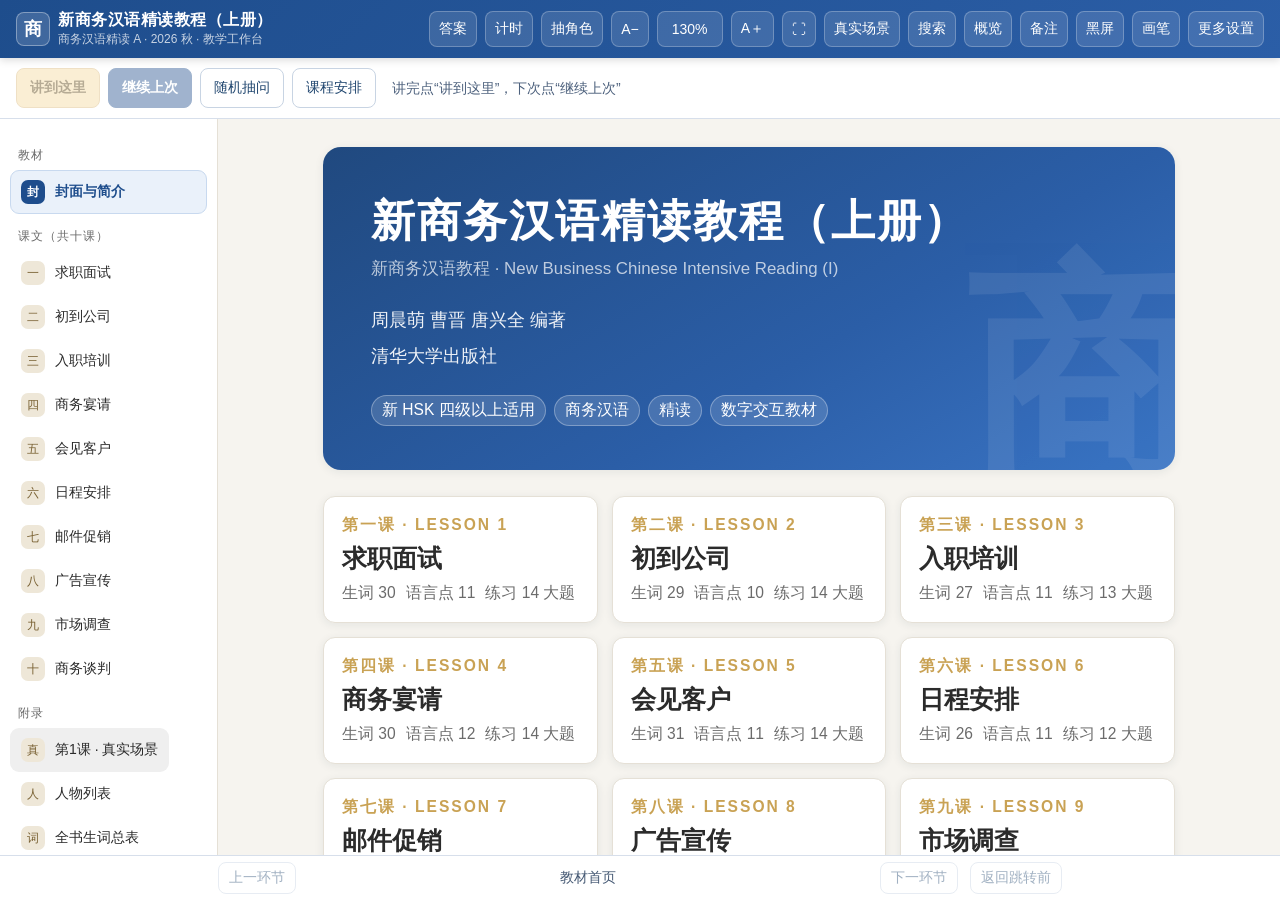
==== 打开工作台.html @ c20a8bd6 "发布商务汉语精读 A 教学工作台（公开版，学生编号）" ====
<!DOCTYPE html>
<html lang="zh-CN">
<head>
<meta charset="UTF-8">
<meta name="viewport" content="width=device-width, initial-scale=1.0">
<title>商务汉语精读 A · 教学工作台</title>
<style>
:root {
  --primary: #1e4d8c;
  --primary-2: #2b5ea7;
  --accent: #c9a254;
  --bg: #f6f4ef;
  --paper: #ffffff;
  --ink: #2b2b2b;
  --ink-2: #6b6b6b;
  --line: #e5e0d6;
  --ok: #1a8f4d;
  --bad: #d03a2c;
  --radius: 12px;
  --shadow: 0 2px 10px rgba(30, 45, 70, .08);
}
* { box-sizing: border-box; }
html, body { margin: 0; padding: 0; }
body {
  font-family: "PingFang SC", "Hiragino Sans GB", "Microsoft YaHei", sans-serif;
  background: var(--bg);
  color: var(--ink);
  height: 100vh;
  overflow: hidden;
}
.serif { font-family: "Songti SC", "STSong", "Noto Serif SC", "SimSun", serif; }

/* ===== Header ===== */
header {
  height: 56px;
  background: linear-gradient(135deg, #1e4d8c 0%, #2b5ea7 100%);
  color: #fff;
  display: flex; align-items: center; gap: 14px;
  padding: 0 18px;
  box-shadow: 0 2px 8px rgba(0,0,0,.15);
  position: relative; z-index: 30;
}
header .logo {
  width: 34px; height: 34px; border-radius: 8px;
  background: rgba(255,255,255,.15);
  display: flex; align-items: center; justify-content: center;
  font-size: 18px; font-weight: 700;
  border: 1px solid rgba(255,255,255,.35);
}
header .htitle { font-size: 16px; font-weight: 600; letter-spacing: .5px; white-space: nowrap; }
header .hsub { font-size: 11px; opacity: .75; white-space: nowrap; }
header .spacer { flex: 1; }
.tbtn {
  background: rgba(255,255,255,.12);
  border: 1px solid rgba(255,255,255,.25);
  color: #fff; border-radius: 8px;
  padding: 6px 10px; font-size: 13px; cursor: pointer;
  white-space: nowrap;
}
.tbtn:hover { background: rgba(255,255,255,.25); }
.tbtn.on { background: var(--accent); border-color: var(--accent); color: #3a2c07; font-weight: 600; }

/* ===== Layout ===== */
#app { display: flex; height: calc(100vh - 56px); }
aside {
  width: 240px; flex: none;
  background: var(--paper);
  border-right: 1px solid var(--line);
  overflow-y: auto;
  padding: 14px 10px 30px;
}
main { flex: 1; overflow-y: auto; padding: 0 0 80px; scroll-behavior: smooth; }

.nav-group { font-size: 12px; color: var(--ink-2); margin: 14px 8px 6px; letter-spacing: 1px; }
.nav-item {
  display: flex; align-items: center; gap: 10px;
  padding: 9px 10px; border-radius: 9px; cursor: pointer;
  font-size: 14px; color: var(--ink);
  border: 1px solid transparent;
}
.nav-item:hover { background: #f0ede5; }
.nav-item.active { background: #eaf1fa; border-color: #c8d9ef; color: var(--primary); font-weight: 600; }
.nav-item .num {
  width: 24px; height: 24px; flex: none;
  border-radius: 7px; background: #eee7d8; color: #7a6234;
  font-size: 12px; display: flex; align-items: center; justify-content: center;
}
.nav-item.active .num { background: var(--primary); color: #fff; }

/* ===== Home ===== */
.cover {
  margin: 28px auto 0; max-width: 900px; padding: 0 24px;
}
.cover-card {
  background: linear-gradient(150deg, #20497f 0%, #2b5ea7 60%, #3a74c4 100%);
  border-radius: 18px; color: #fff; padding: 44px 48px;
  box-shadow: var(--shadow);
  position: relative; overflow: hidden;
}
.cover-card::after {
  content: "商"; position: absolute; right: -30px; bottom: -70px;
  font-size: 240px; font-family: "Songti SC", serif; opacity: .08; font-weight: 700;
}
.cover-card h1 { margin: 0 0 6px; font-size: 34px; font-family: "Songti SC", serif; letter-spacing: 2px; }
.cover-card .en { opacity: .7; font-size: 13px; margin-bottom: 22px; }
.cover-card .meta { font-size: 14px; line-height: 2; opacity: .92; }
.cover-card .tags { margin-top: 20px; display: flex; gap: 8px; flex-wrap: wrap; }
.cover-card .tag {
  font-size: 12px; background: rgba(255,255,255,.14); border: 1px solid rgba(255,255,255,.3);
  padding: 4px 10px; border-radius: 20px;
}
.lesson-grid {
  max-width: 900px; margin: 26px auto; padding: 0 24px;
  display: grid; grid-template-columns: repeat(auto-fill, minmax(250px, 1fr)); gap: 14px;
}
.lcard {
  background: var(--paper); border: 1px solid var(--line); border-radius: var(--radius);
  padding: 18px; cursor: pointer; box-shadow: var(--shadow);
  transition: transform .15s, box-shadow .15s;
}
.lcard:hover { transform: translateY(-3px); box-shadow: 0 8px 20px rgba(30,45,70,.13); }
.lcard .lnum { font-size: 12px; color: var(--accent); font-weight: 700; letter-spacing: 2px; }
.lcard .ltitle { font-size: 19px; font-weight: 700; margin: 6px 0 8px; font-family: "Songti SC", serif; }
.lcard .lmeta { font-size: 12px; color: var(--ink-2); display: flex; gap: 10px; flex-wrap: wrap; }

/* ===== Lesson view ===== */
.subnav {
  position: sticky; top: 0; z-index: 20;
  background: rgba(246,244,239,.96); backdrop-filter: blur(4px);
  border-bottom: 1px solid var(--line);
  padding: 10px 26px;
  display: flex; gap: 6px; flex-wrap: wrap;
}
.subnav .chip {
  font-size: 13px; padding: 5px 12px; border-radius: 16px; cursor: pointer;
  border: 1px solid var(--line); background: var(--paper); color: var(--ink-2);
}
.subnav .chip:hover { border-color: var(--primary-2); color: var(--primary); }
.subnav .chip.active { background: var(--primary); border-color: var(--primary); color: #fff; font-weight: 600; }
.subnav .chip .part { font-size: 10px; opacity: .7; margin-right: 2px; }

.lesson-head { max-width: 900px; margin: 30px auto 0; padding: 0 26px; }
.lesson-head .kicker { color: var(--accent); font-weight: 700; letter-spacing: 3px; font-size: 13px; }
.lesson-head h2 { font-size: 32px; margin: 6px 0 4px; font-family: "Songti SC", serif; }
.lesson-head .en { color: var(--ink-2); font-size: 13px; }

.section { max-width: 900px; margin: 26px auto; padding: 0 26px; }
.sec-title {
  display: flex; align-items: center; gap: 10px;
  font-size: 18px; font-weight: 700; margin-bottom: 14px;
}
.sec-title::before { content: ""; width: 5px; height: 20px; border-radius: 3px; background: var(--accent); }
.sec-title .part-tag {
  font-size: 11px; font-weight: 600; color: var(--primary);
  background: #e7effa; padding: 3px 9px; border-radius: 12px;
}

.card {
  background: var(--paper); border: 1px solid var(--line);
  border-radius: var(--radius); padding: 20px 22px;
  box-shadow: var(--shadow); margin-bottom: 14px;
}

/* 导读 */
.qcard { display: flex; gap: 14px; align-items: flex-start; }
.qcard .qnum {
  width: 30px; height: 30px; flex: none; border-radius: 50%;
  background: #fdf3e0; color: #8a6a1f; border: 1px solid #ecd9a8;
  display: flex; align-items: center; justify-content: center; font-weight: 700;
}
.qcard .qtext { font-size: 16.5px; line-height: 1.8; padding-top: 2px; }
.qcard .qhint { font-size: 12px; color: var(--ink-2); margin-top: 6px; }

/* 核心句 */
.key-s {
  font-size: 19px; line-height: 1.9; font-family: "Songti SC", serif;
  display: flex; gap: 12px;
}
.key-s .knum { color: var(--accent); font-weight: 700; flex: none; }

/* 对话 */
.dlg-intro {
  background: #eef3fa; border-left: 4px solid var(--primary-2);
  padding: 12px 16px; border-radius: 0 10px 10px 0;
  font-size: 14.5px; line-height: 1.9; margin-bottom: 16px; color: #33455e;
}
.rolebar { display: flex; gap: 8px; flex-wrap: wrap; align-items: center; margin-bottom: 14px; font-size: 13px; color: var(--ink-2); }
.rolechip {
  padding: 5px 12px; border-radius: 16px; font-size: 13px; cursor: pointer;
  border: 1.5px solid; background: #fff; font-weight: 600;
}
.rolechip.masked { opacity: .45; border-style: dashed; }
.bubble-row { display: flex; gap: 12px; margin-bottom: 12px; align-items: flex-start; }
.avatar {
  width: 38px; height: 38px; flex: none; border-radius: 50%;
  color: #fff; font-weight: 700; font-size: 14px;
  display: flex; align-items: center; justify-content: center;
  box-shadow: 0 2px 5px rgba(0,0,0,.12);
}
.bubble { max-width: 82%; }
.bubble .who { font-size: 12px; color: var(--ink-2); margin: 0 2px 4px; }
.bubble .text {
  background: var(--paper); border: 1px solid var(--line);
  border-radius: 4px 14px 14px 14px; padding: 11px 15px;
  font-size: 16px; line-height: 1.85; box-shadow: var(--shadow);
}
.bubble .text.masked { filter: blur(7px); cursor: pointer; user-select: none; }
.scene-line { text-align: center; color: var(--ink-2); font-size: 14px; margin: 14px 0; }
.scene-line span { background: #efe9db; padding: 4px 16px; border-radius: 14px; }

/* 生词卡 */
.vgrid { display: grid; grid-template-columns: repeat(auto-fill, minmax(240px, 1fr)); gap: 12px; }
.vcard { perspective: 900px; height: 132px; cursor: pointer; }
.vcard-inner {
  position: relative; width: 100%; height: 100%;
  transition: transform .45s; transform-style: preserve-3d;
}
.vcard.flipped .vcard-inner { transform: rotateY(180deg); }
.vface {
  position: absolute; inset: 0; backface-visibility: hidden;
  border-radius: var(--radius); border: 1px solid var(--line);
  background: var(--paper); box-shadow: var(--shadow);
  padding: 14px 16px; display: flex; flex-direction: column; justify-content: center;
}
.vface.front .vword { font-size: 26px; font-weight: 700; font-family: "Songti SC", serif; }
.vface.front .vpos { margin-top: 8px; font-size: 12px; color: var(--accent); font-weight: 600; }
.vface.front .vflip { position: absolute; right: 12px; bottom: 10px; font-size: 11px; color: #b7ad99; }
.vface.back { transform: rotateY(180deg); background: #fbf7ee; }
.vface.back .vpinyin { font-size: 15px; color: var(--primary); font-weight: 600; margin-bottom: 6px; }
.vface.back .vdef { font-size: 12.5px; line-height: 1.65; color: #4a4437; overflow: hidden; display: -webkit-box; -webkit-line-clamp: 4; -webkit-box-orient: vertical; }
.vtools { margin-bottom: 14px; display: flex; gap: 8px; align-items: center; font-size: 13px; color: var(--ink-2); }
.mini-btn {
  font-size: 12.5px; padding: 5px 12px; border-radius: 14px; cursor: pointer;
  border: 1px solid var(--line); background: var(--paper); color: var(--ink);
}
.mini-btn:hover { border-color: var(--primary-2); color: var(--primary); }

/* 语言点 */
.lp { padding: 0; overflow: hidden; }
.lp-head {
  width: 100%; text-align: left; background: none; border: none; cursor: pointer;
  padding: 16px 20px; display: flex; gap: 12px; align-items: baseline;
  font-size: 15.5px;
}
.lp-head .lpnum {
  flex: none; width: 26px; height: 26px; border-radius: 8px;
  background: var(--primary); color: #fff; font-size: 13px; font-weight: 700;
  display: flex; align-items: center; justify-content: center;
}
.lp-head .lps { font-family: "Songti SC", serif; font-weight: 600; line-height: 1.7; flex: 1; }
.lp-head .arrow { color: #b7ad99; transition: transform .2s; font-size: 12px; }
.lp.open .lp-head .arrow { transform: rotate(90deg); }
.lp-body { display: none; padding: 0 22px 18px 58px; }
.lp.open .lp-body { display: block; }
.lp-body .exp { font-size: 14.5px; line-height: 1.9; color: #3d3d3d; margin: 0 0 8px; }
.lp-body .ex-list { background: #f6f8fc; border-radius: 10px; padding: 10px 16px; margin: 10px 0; }
.lp-body .ex-list .ex { font-size: 14.5px; line-height: 2; color: #2c3e58; }
.lp-body .ex-list .ex::before { content: "例 "; color: var(--accent); font-size: 11px; font-weight: 700; margin-right: 6px; }
.lp-body .extra { background: #fbf5e7; border: 1px dashed #ddc589; border-radius: 10px; padding: 12px 16px; font-size: 13.5px; line-height: 1.9; white-space: pre-wrap; color: #5d4d25; }

/* 课文 */
.kewen-card { padding: 34px 42px; }
.kewen-card h3 { text-align: center; font-family: "Songti SC", serif; font-size: 24px; margin: 0 0 22px; }
.kewen-card p { font-family: "Songti SC", serif; font-size: 16.5px; line-height: 2.15; text-indent: 2em; margin: 0 0 12px; text-align: justify; }

/* 练习 */
.ex-block { margin-bottom: 18px; }
.ex-head {
  display: flex; align-items: center; gap: 10px; flex-wrap: wrap;
  margin-bottom: 12px;
}
.ex-title { font-size: 16px; font-weight: 700; }
.ex-type { font-size: 11px; padding: 3px 9px; border-radius: 11px; background: #efe9db; color: #7a6234; font-weight: 600; }
.ex-score { font-size: 12.5px; color: var(--ink-2); margin-left: auto; }
.ex-intro { font-size: 13.5px; color: var(--ink-2); margin: -4px 0 12px; line-height: 1.7; }
.ex-item { padding: 12px 0; border-top: 1px dashed var(--line); }
.ex-item:first-of-type { border-top: none; }
.ex-q { font-size: 15.5px; line-height: 1.9; }
.ex-q .qn { color: var(--accent); font-weight: 700; margin-right: 6px; }

.judge-btns { display: inline-flex; gap: 8px; margin-left: 12px; vertical-align: middle; }
.jbtn {
  width: 34px; height: 30px; border-radius: 8px; cursor: pointer;
  border: 1.5px solid var(--line); background: #fff; font-size: 15px; font-weight: 700;
}
.jbtn:hover { border-color: var(--primary-2); }
.jbtn.sel-ok { background: var(--ok); border-color: var(--ok); color: #fff; }
.jbtn.sel-bad { background: var(--bad); border-color: var(--bad); color: #fff; }
.fb { font-size: 13px; margin-left: 10px; font-weight: 600; }
.fb.ok { color: var(--ok); }
.fb.bad { color: var(--bad); }

.opt-btn {
  display: inline-block; margin: 4px 8px 4px 0; padding: 7px 14px;
  border: 1.5px solid var(--line); border-radius: 9px; background: #fff;
  font-size: 14.5px; cursor: pointer;
}
.opt-btn:hover { border-color: var(--primary-2); }
.opt-btn.sel-ok { background: var(--ok); border-color: var(--ok); color: #fff; }
.opt-btn.sel-bad { background: var(--bad); border-color: var(--bad); color: #fff; }

.blank-sel {
  font-size: 15px; padding: 4px 8px; margin: 0 4px; min-width: 96px;
  border: 1.5px solid var(--primary-2); border-radius: 8px; color: var(--primary);
  background: #f4f8fe; cursor: pointer;
}
.blank-sel.ok { border-color: var(--ok); color: var(--ok); background: #eef9f1; }
.blank-sel.bad { border-color: var(--bad); color: var(--bad); background: #fdf0ee; }
.bank { display: flex; flex-wrap: wrap; gap: 8px; margin-bottom: 12px; background: #f6f8fc; padding: 10px 14px; border-radius: 10px; }
.bank .bw { font-size: 14.5px; background: #fff; border: 1px solid #d5e0f0; color: var(--primary); border-radius: 8px; padding: 4px 12px; font-weight: 600; }

.match-wrap { display: grid; grid-template-columns: 1fr 1fr; gap: 10px 60px; }
.mcol { display: flex; flex-direction: column; gap: 8px; }
.mitem {
  padding: 9px 14px; border-radius: 9px; border: 1.5px solid var(--line);
  background: #fff; font-size: 15px; cursor: pointer; text-align: center;
  transition: all .15s;
}
.mitem:hover { border-color: var(--primary-2); }
.mitem.picked { border-color: var(--accent); background: #fdf6e6; font-weight: 700; }
.mitem.done { border-color: var(--ok); background: #eef9f1; color: var(--ok); cursor: default; }
.mitem.wrong { border-color: var(--bad); background: #fdf0ee; animation: shake .3s; }
@keyframes shake { 25% {transform: translateX(-4px);} 75% {transform: translateX(4px);} }

.ans-tag {
  display: none; font-size: 12.5px; color: #8a6a1f; background: #fdf3e0;
  border: 1px solid #ecd9a8; border-radius: 8px; padding: 3px 10px; margin-left: 10px;
  vertical-align: middle;
}
body.show-answers .ans-tag { display: inline-block; }
body.show-answers .ans-line { display: block; }
.ans-line { display: none; font-size: 13px; color: #8a6a1f; margin-top: 6px; }

/* 开放题参考答案：默认隐藏，点击后展开（2026-10-28 补充） */
.ref-wrap { margin: 2px 0 12px 26px; }
.ref-btn {
  font: inherit; font-size: 13px; color: #8a6a1f; background: #fdf3e0;
  border: 1px solid #ecd9a8; border-radius: 999px; padding: 3px 12px; cursor: pointer;
  transition: background .2s, color .2s;
}
.ref-btn:hover, .ref-btn:focus-visible { background: #f8e6bf; }
.ref-btn[aria-expanded="true"] { background: #8a6a1f; border-color: #8a6a1f; color: #fff; }
.ref-btn .ref-arrow { display: inline-block; margin-left: 4px; transition: transform .3s; }
.ref-btn[aria-expanded="true"] .ref-arrow { transform: rotate(180deg); }
.ref-ans {
  display: grid; grid-template-rows: 0fr; opacity: 0; transform: translateY(-6px);
  transition: grid-template-rows .4s ease, opacity .35s ease, transform .35s ease, margin-top .4s ease;
  margin-top: 0; visibility: hidden;
}
.ref-ans > .ref-inner { overflow: hidden; min-height: 0; }
.ref-ans.open, body.show-answers .ref-ans {
  grid-template-rows: 1fr; opacity: 1; transform: none; margin-top: 8px; visibility: visible;
}
.ref-card {
  border-left: 4px solid #d9a93c; background: #fffaf0; border-radius: 0 10px 10px 0;
  padding: 8px 14px; color: #5c4513; font-size: 14.5px; line-height: 1.9; white-space: pre-wrap;
}
.ref-card .ref-label {
  display: inline-block; font-size: 12px; font-weight: 700; color: #fff; background: #c08a1e;
  border-radius: 6px; padding: 1px 8px; margin-right: 8px; letter-spacing: 1px; white-space: normal;
}
.ref-card .ref-note { font-size: 12px; color: #a08040; white-space: normal; }
body.show-answers .ref-btn, body.show-answers .ref-all { display: none; }
.ref-all { margin-left: auto; }
@media (prefers-reduced-motion: reduce) {
  .ref-ans, .ref-btn, .ref-btn .ref-arrow { transition: none; }
}
@media print { .ref-btn, .ref-all { display: none !important; } }
#main .ref-card { font-size: calc(14.5px * var(--reading-scale, 1)); overflow-wrap: anywhere; }
#main .ref-card .ref-label { font-size: calc(12px * var(--reading-scale, 1)); }
#main .ref-card .ref-note { font-size: calc(12px * var(--reading-scale, 1)); }
#main .ref-btn { font-size: calc(13px * var(--reading-scale, 1)); }

.open-item { display: flex; gap: 10px; }
.open-item .qn { color: var(--accent); font-weight: 700; flex: none; }
.open-item .qt { font-size: 15px; line-height: 1.9; white-space: pre-wrap; }

/* 教材表格（忠实原书版式） */
.book-table { width: 100%; border-collapse: collapse; margin: 14px 0; font-size: 14.5px; background: #fff; }
.book-table caption { font-weight: 700; font-size: 14px; padding: 8px 6px; color: #444; letter-spacing: .5px; }
.book-table th, .book-table td { border: 1.5px solid #9aa0a8; padding: 9px 13px; line-height: 1.8; vertical-align: middle; }
.book-table thead th { background: #f0ede4; text-align: center; letter-spacing: 1px; font-size: 14.5px; }
.book-table tbody th { background: #f7f5ef; font-weight: 600; white-space: nowrap; }

/* 夹纸板（招聘启事/空白模板） */
.clipbox {
  position: relative; margin: 26px 0 18px; padding: 24px 34px 26px;
  background: #fff; border: 2.5px solid #9aa0a8; border-radius: 12px;
}
.clip-tab {
  position: absolute; top: -13px; left: 50%; transform: translateX(-50%);
  width: 110px; height: 15px; background: #c6cad2;
  border-radius: 9px 9px 0 0; border: 2.5px solid #9aa0a8; border-bottom: none;
}
.clip-title { text-align: center; font-weight: 700; letter-spacing: 8px; font-size: 17px; margin-bottom: 14px; }
.clip-line { font-size: 14.5px; line-height: 2.15; }
.clip-blank { height: 37px; border-bottom: 1.5px solid #bcc1c9; }
.clip-blank:last-child { margin-bottom: 4px; }

/* 人物 */
.pgrid { display: grid; grid-template-columns: repeat(auto-fill, minmax(260px, 1fr)); gap: 14px; max-width: 900px; margin: 26px auto; padding: 0 24px; }
.pcard { display: flex; gap: 14px; align-items: center; }
.pcard .avatar { width: 46px; height: 46px; font-size: 17px; }
.pcard .pname { font-size: 17px; font-weight: 700; }
.pcard .prole { font-size: 12.5px; color: var(--ink-2); line-height: 1.6; margin-top: 3px; }

/* 总词表 */
.vtab { max-width: 980px; margin: 20px auto; padding: 0 24px; }
.vtab table { width: 100%; border-collapse: collapse; background: #fff; border-radius: 12px; overflow: hidden; box-shadow: var(--shadow); }
.vtab th { background: var(--primary); color: #fff; font-size: 13px; padding: 10px 12px; text-align: left; }
.vtab td { font-size: 14px; padding: 9px 12px; border-top: 1px solid var(--line); }
.vtab tr:hover td { background: #f6f8fc; }
.vtab .search {
  width: 100%; padding: 10px 16px; font-size: 15px; border: 1.5px solid var(--line);
  border-radius: 10px; margin-bottom: 14px; outline: none; background: #fff;
}
.vtab .search:focus { border-color: var(--primary-2); }

/* 浮层：计时器 & 抽人 */
.fab-panel {
  position: fixed; right: 20px; top: 66px; z-index: 50;
  background: #fff; border: 1px solid var(--line); border-radius: 14px;
  box-shadow: 0 10px 30px rgba(0,0,0,.18); padding: 18px 20px; width: 250px;
  display: none;
}
.fab-panel.show { display: block; }
.fab-panel h4 { margin: 0 0 12px; font-size: 14px; color: var(--ink-2); }
#timer-disp { font-size: 40px; font-weight: 700; text-align: center; font-variant-numeric: tabular-nums; color: var(--primary); margin: 6px 0 12px; }
#timer-disp.over { color: var(--bad); }
.trow { display: flex; gap: 8px; justify-content: center; }
.trow input { width: 64px; padding: 6px 8px; font-size: 14px; border: 1.5px solid var(--line); border-radius: 8px; text-align: center; }
#picker-disp { font-size: 34px; font-weight: 700; text-align: center; color: var(--accent); min-height: 52px; display: flex; align-items: center; justify-content: center; font-family: "Songti SC", serif; }
#picker-role { text-align: center; font-size: 12.5px; color: var(--ink-2); min-height: 20px; margin-bottom: 10px; }




::-webkit-scrollbar { width: 9px; height: 9px; }
::-webkit-scrollbar-thumb { background: #cfc8b8; border-radius: 5px; }
::-webkit-scrollbar-track { background: transparent; }

@media print {
  header, aside, .subnav, .vtools, .judge-btns { display: none !important; }
  body { overflow: visible; height: auto; }
  #app { display: block; height: auto; }
}

</style>
<link rel="stylesheet" href="assets/workbench.css">
<link rel="stylesheet" href="assets/reading-font.css">
<link rel="stylesheet" href="assets/real-life.css">
<link rel="stylesheet" href="assets/character-avatars.css">
<link rel="stylesheet" href="assets/whiteboard.css">
<link rel="icon" href="data:,">
</head>
<body class="fs-1">
<header>
  <button class="logo" id="wb-menu" aria-label="展开或收起课程目录" title="课程目录">商</button>
  <div>
    <div class="htitle">新商务汉语精读教程（上册）</div>
    <div class="hsub">商务汉语精读 A · 2026 秋 · 教学工作台</div>
  </div>
  <div class="spacer"></div>
  <button class="tbtn" id="btn-ans" title="显示/隐藏所有参考答案">答案</button>
  <button class="tbtn" id="btn-timer" title="课堂计时器">计时</button>
  <button class="tbtn" id="btn-picker" title="随机抽取人物角色">抽角色</button>
  <button class="tbtn" id="btn-fs-dec" title="减小字号">A−</button>
  <button class="tbtn" id="btn-fs-inc" title="增大字号">A＋</button>
  <button class="tbtn" id="btn-full" title="全屏">⛶</button>
</header>
<div id="app">
  <aside id="sidebar"></aside>
  <main id="main"></main>
</div>

<div class="fab-panel" id="panel-timer">
  <h4>课堂计时器</h4>
  <div id="timer-disp">00:00</div>
  <div class="trow">
    <input id="timer-min" type="number" min="1" max="120" value="5" title="分钟">
    <button class="mini-btn" id="timer-start">开始</button>
    <button class="mini-btn" id="timer-reset">重置</button>
  </div>
</div>

<div class="fab-panel" id="panel-picker">
  <h4>随机抽取角色（人物列表）</h4>
  <div id="picker-disp">？</div>
  <div id="picker-role"></div>
  <div class="trow"><button class="mini-btn" id="picker-go">开始抽取</button></div>
</div>

<script>
const BOOK_DATA = {"meta": {"book": "新商务汉语精读教程（上册）", "series": "新商务汉语教程 · New Business Chinese Intensive Reading (I)", "authors": "周晨萌 曹晋 唐兴全 编著", "publisher": "清华大学出版社", "characters": [{"name": "王中", "role": "新锐公司销售部新进职员"}, {"name": "高雷", "role": "新锐公司副总经理"}, {"name": "张强", "role": "新锐公司人力资源部经理"}, {"name": "吴云", "role": "新锐公司销售部经理"}, {"name": "陈新", "role": "新锐公司财务部经理"}, {"name": "赵伟", "role": "新锐公司人力资源部人事助理"}, {"name": "李丽", "role": "新锐公司销售部职员"}, {"name": "李一冰", "role": "天乐公司（新锐公司的合作公司之一）总经理"}, {"name": "张畅", "role": "佳培广告公司（新锐公司的合作公司之一）经理"}, {"name": "大卫", "role": "中天国际有限公司（新锐公司的合作公司之一）亚洲区副总经理"}, {"name": "彼得", "role": "中天国际有限公司（新锐公司的合作公司之一）亚洲区技术总监"}]}, "lessons": [{"id": 1, "title": "求职面试", "daodu": ["你参加过面试吗？在面试的时候，你应该怎么介绍自己？", "如果你是公司的人事经理，在面试过程中，你会问什么问题呢？", "你觉得面试的时候应该注意什么？"], "hexinjv": ["我毕业于对外经济贸易大学。", "工资不是最重要的，重要的是工作岗位适合自己。", "短则30分钟，长则几个小时。", "自我介绍，就如同商品广告。"], "duihua": {"intro": "王中去新锐公司应聘，新锐公司高副总经理和人力资源部张经理对小王进行了面试。", "lines": [{"speaker": "场景", "text": "（面试会场）"}, {"speaker": "张经理", "text": "你好！欢迎你来应聘。"}, {"speaker": "小王", "text": "您好！很高兴能有这次面试机会。这是我的求职简历。"}, {"speaker": "张经理", "text": "谢谢！请你做一个简单的自我介绍。"}, {"speaker": "小王", "text": "好的。我叫王中，今年 23 岁，毕业于对外经济贸易大学，专业是国际经济与贸易。"}, {"speaker": "高副总经理", "text": "你选择这份工作的动机是什么？"}, {"speaker": "小王", "text": "我在网上看到了贵公司的招聘启事，觉得贵公司提供的工作岗位与我的专业很对口，因此我很感兴趣，希望能在这儿发挥出自己的优势。"}, {"speaker": "张经理", "text": "你觉得你从事这份工作有什么优势？"}, {"speaker": "小王", "text": "我了解经济贸易方面的基本理论和方法，对国际经贸行业的现状比较熟悉，之前在其他类似公司有过比较多的实习经历，有一定的工作经验。最主要的是，我很喜欢从事这方面的工作。"}, {"speaker": "张经理", "text": "你的外语水平怎么样？"}, {"speaker": "小王", "text": "我用英语和国外客户沟通是没有问题的，口语、听力和写作能力都还不错。另外，我还学过一点儿德语。"}, {"speaker": "张经理", "text": "你有过这方面的工作经验吗？"}, {"speaker": "小王", "text": "我毕业后在一家小公司工作过三个月，有一定的实践经验。"}, {"speaker": "高副总经理", "text": "那为什么选择跳槽呢？"}, {"speaker": "小王", "text": "在这三个月内，我积累了一定的工作经验，但觉得原有的岗位不太适合自己，所以想在更高的平台上锻炼自己。"}, {"speaker": "高副总经理", "text": "你对工资有什么要求？对这份工作有什么期望和目标吗？"}, {"speaker": "小王", "text": "我刚参加工作，工资不是最重要的，重要的是工作岗位适合自己，自己能在工作中发挥自己的能力，得到提高，为公司的发展做出贡献。"}, {"speaker": "张经理", "text": "你还有什么问题想了解的吗？"}, {"speaker": "小王", "text": "没有了。"}, {"speaker": "高副总经理", "text": "好的。刚才看了你的简历，听了你的介绍，我们觉得你很适合这份工作。欢迎你加入我们公司！"}, {"speaker": "小王", "text": "是吗？那太好了！非常感谢贵公司能给我这次工作机会！"}]}, "lijie": [{"type": "judge", "title": "一、判断对错", "items": [{"text": "小王毕业于对外经济贸易大学，专业是国际金融。", "answer": false}, {"text": "因为新锐公司工资很高，所以小王选择去新锐公司工作。", "answer": false}, {"text": "小王的外语能力比较好，他精通英语和法语。", "answer": false}, {"text": "小王是一个不负责任的员工，经常性地跳槽。", "answer": false}, {"text": "小王在很多个公司实习或工作过，积累了很多经验。", "answer": true}]}, {"type": "open", "title": "二、回答问题", "items": ["小王是怎么想到去新锐公司应聘的？", "面试小王的考官都有谁？", "小王认为自己从事这份工作有哪些优势？", "小王对工资有什么要求？", "下列问题中，哪一个没有在面试过程中出现？\nA．选择工作的动机　B．工作经验　C．教育背景\nD．工资　E．恋爱经历　F．外语水平"]}], "duihua_shengci": [{"word": "应聘", "pos": "动词", "def": "接受聘请，常指去公司等寻找工作机会", "pinyin": "yìng pìn"}, {"word": "人力资源部", "pos": "名词", "def": "公司的人事部门 (Human Resource, HR)", "pinyin": "rén lì zī yuán bù"}, {"word": "面试", "pos": "动词、名词", "def": "当面考查、测试", "pinyin": "miàn shì"}, {"word": "简历", "pos": "名词", "def": "对个人学习、经历、特长、爱好及其他有关情况所作的简单的介绍", "pinyin": "jiǎn lì"}, {"word": "动机", "pos": "名词", "def": "推动人从事某种活动的念头", "pinyin": "dòng jī"}, {"word": "招聘", "pos": "动词", "def": "用公告的方式招员工", "pinyin": "zhāo pìn"}, {"word": "启事", "pos": "名词", "def": "一种应用文，公开贴在墙上、登在报刊上陈述一件事", "pinyin": "qǐ shì"}, {"word": "发挥", "pos": "动词", "def": "把内在的性质或能力表现出来", "pinyin": "fā huī"}, {"word": "优势", "pos": "名词", "def": "超过同类事物中其他情况的形势。反义词为“劣势”", "pinyin": "yōu shì"}, {"word": "沟通", "pos": "动词、名词", "def": "人与人之间、人与群体之间思想与感情的传递和返回的过程，目的是使思想达成一致和感情的通畅", "pinyin": "gōu tōng"}, {"word": "跳槽", "pos": "动词", "def": "离开原来的工作，另外寻找工作", "pinyin": "tiào cáo"}, {"word": "积累", "pos": "动词", "def": "逐渐聚集", "pinyin": "jī lěi"}, {"word": "锻炼", "pos": "动词", "def": "通过生产劳动、社会斗争和工作实践，使觉悟、工作能力等提高", "pinyin": "duàn liàn"}, {"word": "期望", "pos": "动词、名词", "def": "对人或事物的未来有所等待，希望", "pinyin": "qī wàng"}, {"word": "贡献", "pos": "动词、名词", "def": "对国家或人民做的有益的事", "pinyin": "gòng xiàn"}], "duihua_yuyandian": [{"num": "1", "sentence": "毕业于对外经济贸易大学。", "explanation": ["动词＋于＋宾语：动词后的“于”与“在”“跟”“从”的意思相同，其后可以是处所或时间词语，也可以是其他有关的内容。“于”多用在书面语中。", "形容词＋于＋宾语：这里的“于”跟“比”“对”相当，其后的词语也多是“比”和“对”的对象。这时的“于”既可用在口语中，也可用在书面语中。", "很多时候，“于”用在一个形容词的后面，表示“在……方面很……”，而这样的结构往往已经固化为一个词语。比如“善于”“敢于”“勇于”等。"], "examples": ["这个公司成立于 30 年前。（在）", "李小姐毕业于 1989 年。（在）", "老师的年龄相当于我的三倍。（跟、和）", "他毕业于北京大学。（从）", "我们班的学生多于他们班。（比）", "这样做有利于大家的健康。（对）", "他善于和人沟通，所以有很多朋友。", "我不是一个安于现状的人，总是想着改变。", "真正的勇士总是敢于直面困难，决不后退。"], "extra": ""}, {"num": "2", "sentence": "觉得贵公司提供的工作岗位与我的专业很对口。", "explanation": ["“对口”，形容词，互相联系的两方在工作内容和性质上相一致。常见的搭配有：专业对口、对口公司。"], "examples": ["你想专业对口，发挥专长，这是很自然的事情。", "他们公司正好是我们公司的对口公司。", "中国东部地区要进一步搞好对西部地区的对口支持和技术合作。"], "extra": ""}, {"num": "3", "sentence": "之前在其他类似公司有过比较多的实习经历。", "explanation": ["“实习”，动词，意思是把学到的理论知识拿到实际工作中去应用和检验，以锻炼工作能力。"], "examples": ["每个大学生都应该去一些公司进行社会实习。", "经理很认真地指导我的工作，好像我是一个来这儿实习的学生。", "我们公司今年会招聘一些实习生，你可以投简历来这儿实习。", "你的实习报告写完了吗？老师催我们交呢。"], "extra": "注意：实习—实践\n“实践”，动词，实际去做，实行。也可以用作名词，意思是指改造自然和社会的有意识的活动。\n员工可以用这 20% 的时间实践，可以进行大量的测试，不用担心犯错。\n这个伟大的梦想需要我们努力去探索和实践。\n这个理论在实践中行得通吗？\n理论和实践相结合才能更好地发挥作用。\n即学即用：用“实习／实践”填空\n(1) 小王读书的时候就很注重参加各类社会___活动，假期的时候也经常会去一些机构___，这让他在求职过程中很有优势。\n(2) 学生会开展了丰富多彩的社会___活动，同时还与各个跨国公司进行联系，为同学们提供了很多___岗位."}, {"num": "4", "sentence": "我毕业后在一家小公司工作过三个月，有一定的实践经验。", "explanation": ["“经验”，名词，从多次的工作或活动中得到的知识或技能。在现代汉语中，经验不可以用作动词。"], "examples": ["他是一个经验丰富的老师。", "对这件事的处理，他是有经验的。"], "extra": "注意：经验—经历\n“经历”，动词，亲身遇到过、体验过。也可以用作名词，意思是亲身见过、做过或遭遇过的事。\n几年前他曾经经历过一次车祸。\n我在北京的留学经历使我在求职时很有优势。\n即学即用：用“经验／经历”填空\n(1) 他是一位___丰富的警察，在十年的时间里___了很多大的案件。\n(2) 正因为他___了很多事情，才积累了丰富的实践___。"}, {"num": "5", "sentence": "工资不是最重要的，重要的是工作岗位适合自己。", "explanation": ["“……不是最重要的，重要的是……”，以对比的方式，指出更重要的方面。", "这个句子还可以用“不是……而是……”的结构来表达：", "类似的表达还有："], "examples": ["选择什么不是最重要的，重要的是你怎么做。", "知识本身并不是最重要的，重要的是掌握知识的能力。", "选择什么工作不是最重要的，重要的是你怎么去做。", "最重要的不是工资，而是工作岗位适合自己。", "我最高兴的不是他这次考试的好成绩，而是他第一次在考试前进行了认真的准备。", "最让人生气的不是商品的质量，而是商场负责人对待这件事的态度。"], "extra": ""}], "duihua_lianxi": [{"type": "open", "title": "一、写出下列词语的反义词", "items": ["熟悉", "优势", "积累", "提高"]}, {"type": "open", "title": "二、在横线上填写可以搭配的词语", "items": ["贡献", "熟悉", "积累", "发挥", "招聘", "对口", "实践", "锻炼"]}, {"type": "fill", "title": "三、选词填空", "bank": ["动机", "贡献", "期望", "积累", "沟通", "发挥"], "items": [{"text": "经过十年的辛勤工作，他___了一定的资金，可以独立创业开公司了。", "answer": "积累"}, {"text": "中国的父母都___自己的孩子能成为一个优秀的成功者。", "answer": "期望"}, {"text": "这个孩子是个很认真的学生，他没有任何___去抄别人的试卷啊。", "answer": "动机"}, {"text": "很多时候，矛盾的产生都源于缺乏___，只要大家互相解释清楚了，就不会有这么多误会。", "answer": "沟通"}, {"text": "你们公司的平台太小了，使得小王无法___他的才能，真的是大材小用了。", "answer": "发挥"}, {"text": "他是我们公司的老员工，为公司的发展做出了很大___。", "answer": "贡献"}]}, {"type": "open", "title": "四、仿照例句完成句子", "items": ["1．我是来参加今天下午的面试的。\n___是来___的。\n___是___的。", "2．工资不是最重要的，重要的是工作岗位适合自己。\n___不是最重要的，重要的是___。\n___不是最重要的，重要的是___。", "3．他毕业于对外经济贸易大学。\n___于___。\n___于___。", "4．这份工作最重要的不是工资，而是工作岗位适合自己。\n最___不是___，而是___。\n最___不是___，而是___。"]}, {"type": "open", "title": "五、看谁答得好", "items": ["求职过程中求职者经常会被问到什么问题？我们应该怎么回答比较好？和朋友们一起练习一下吧。", "提问：你可以做一个自我介绍吗？　回答：___", "提问：___　回答：___", "提问：___　回答：___", "提问：___　回答：___"]}, {"type": "open", "title": "六、看谁演得好", "items": ["场景：求职面试会场\n人物1：求职者　任务：参加求职面试。\n人物2：人力资源部经理　任务：主要负责向求职者提问，并回答问题。\n人物3：人力资源部助理　任务：向求职者提问，并回答问题。\n角色扮演：和你身边的两位同学分别扮演上面的人物，模拟真实的场景，展开一段对话。"]}], "kewen": {"title": "面试方法", "paragraphs": ["求职面试好像相亲一样。企业希望在短则 30 分钟，长则几个小时的面试过程中，选出适合企业岗位工作要求的最佳人选，而应聘者也希望通过面试，展示自己，最终应聘成功。", "面试前，应聘者需要积极进行准备，仔细阅读招聘启事，明确招聘启事中对工作岗位的要求。然后，应聘者最好了解一下企业的基本现状，比如企业的规模和发展模式、主要产品或服务等，并对企业文化、经营理念进行一些了解。在此基础上，应聘者要为自己做一份内容全面并有针对性的个人简历，说明自己的基本情况以及对工作岗位的认识。此外，在正式参加面试前，求职者最好根据公司的特点选择一套得体的服装。", "面试当天，一定不要迟到，最好能提前 10 分钟到面试地点。到达目的地后求职者应耐心等候，许多公司会要求求职者填写一份应聘表格。面试时，经常会被问到一些常见问题，对这些问题要提前准备答案，这会使自己在面试的时候更从容。比如，一般面试官都会先请应聘者做一下自我介绍。而一段短短的自我介绍，其实是为进入更深入的面谈而设计的。一两分钟的自我介绍，就如同商品广告，在有限的时间内，针对客户的需要，将自己最美好的一面，毫无保留地表现出来，不但要给对方留下深刻的印象，还要立刻能引发购买欲。另外，面试中还会涉及工作经验、求职动机、薪资要求、处理突发问题的能力等。对这些常见问题进行充分的准备是面试成功的重要基础。", "面试时，良好的语言表达也很重要。首先，在发音上，要求发音清楚、声音自然；其次，在表达上，要尽量减少口头语；最后，在回答问题时要简练，不要过多谈论无关的事情。", "面试即将结束时，求职者不要在面试官面前表现出急着想离开的样子，也不要在当时就急切地问“请问我下次的面试时间是在何时”或是“您认为我怎么样”之类的问题。面试结束后的一段时间内一定要注意电话是否畅通，不要让自己错过时机。"]}, "kewen_shengci": [{"word": "展示", "pos": "动词", "def": "展现，显示，摆出来让人看。如“给你展示一下我的成果”", "pinyin": "zhǎn shì"}, {"word": "模式", "pos": "名词", "def": "某种事物的标准形式或者使人可以照着做的标准样式", "pinyin": "mó shì"}, {"word": "理念", "pos": "名词", "def": "看法、思想、思维活动的成果。如“人生理念、教学理念、办学理念、投资理念、管理理念”", "pinyin": "lǐ niàn"}, {"word": "得体", "pos": "形容词", "def": "言行恰到好处。比如“服装得体”“举止得体”", "pinyin": "dé tǐ"}, {"word": "从容", "pos": "形容词", "def": "指人镇定、时间充足", "pinyin": "cóng róng"}, {"word": "设计", "pos": "动词、名词", "def": "为做某项工作或进行某项工程而事先制定方案、计划、图样等；也可以指这些方案、计划、图样等", "pinyin": "shè jì"}, {"word": "如同", "pos": "动词", "def": "就好像。常见的结构“如同……一样”", "pinyin": "rú tóng"}, {"word": "保留", "pos": "动词", "def": "使继续存在。如“保留了下来”", "pinyin": "bǎo liú"}, {"word": "涉及", "pos": "动词", "def": "关联到，牵连到。指的是事物的关联状态", "pinyin": "shè jí"}, {"word": "薪资", "pos": "名词", "def": "工资，劳动报酬的钱", "pinyin": "xīn zī"}, {"word": "突发", "pos": "动词", "def": "突然发生，出人意料地发生。如“突发事件”", "pinyin": "tū fā"}, {"word": "充分", "pos": "形容词", "def": "足够", "pinyin": "chōng fèn"}, {"word": "简练", "pos": "形容词", "def": "简明精练。如“文笔简练、语言简练”", "pinyin": "jiǎn liàn"}, {"word": "急切", "pos": "形容词", "def": "紧急迫切", "pinyin": "jí qiè"}, {"word": "畅通", "pos": "形容词", "def": "无阻碍地通行或通过", "pinyin": "chàng tōng"}], "kewen_yuyandian": [{"num": "1", "sentence": "企业希望在短则 30 分钟，长则几个小时的面试过程中，选出适合企业岗位工作要求的最佳人选。", "explanation": ["“……则……，……则……”，“则”前加正反义形容词，表示可能的情况，类似于“……的话……，……的话……”。"], "examples": ["一些专家认为，短则三年，长则五年，存款上限放开的政策会很快开始实行。", "有的人认为，未来一段时间，房价肯定会下跌，短则数月，长则两三年。", "交通运输问题处理不好，轻则耽误人们的学习工作，重则可以使整个城市陷入混乱。", "噪声污染过大，轻则失眠睡不着，重则会导致一系列生理和心理疾病。"], "extra": ""}, {"num": "2", "sentence": "而应聘者也希望通过面试，展示自己，最终应聘成功。", "explanation": ["“而”，连词，可连接词、短语和分句，表示多种关系，比如并列关系、承接关系、转折关系、递进关系等。"], "examples": ["他是一个善良而大方的人。", "大家都在认真地上课，而他却在玩手机。", "我们公司更重视根据客观条件的限制而采取相应的行动。", "而一段短短的自我介绍，其实是为进入更深入的面谈而设计的。"], "extra": ""}, {"num": "3", "sentence": "应聘者要为自己做一份内容全面并有针对性的个人简历。", "explanation": ["“针对”，动词，对准某个目标或对象，可用于句首。", "另外，“针对”还可以指“专有所指”。"], "examples": ["我们要针对儿童的心理特点进行教育。", "针对这个问题，我们讨论过好几次。", "我这么说不是针对某个人，而是针对这种现象。", "这件事是针对我来的。"], "extra": "即学即用\n(1) ___市场需求，他们开发了多样化的产品。\n(2) 这些话都是___这个问题说的。"}, {"num": "4", "sentence": "其实是为进入更深入的面谈而设计的。", "explanation": ["“其实”，表示说明事情的真实情况。一般前后意思上往往有转折，说明上文所说的不是真实的，需要用下文更正。例如："], "examples": ["我们都以为小王出国了，其实他仍然在国内。", "他说他很熟悉北京，其实他和我一样，也不太熟悉。"], "extra": "即学即用：请用“其实”完成对话\n(1) A：山田总说自己的汉语水平不太高，也不了解北京。\nB：其实他___。\n(2) A：我今天才知道，王总原来喜欢吃中餐。\nB：你搞错了吧，估计他是不好意思，其实___。"}, {"num": "5", "sentence": "一两分钟的自我介绍，就如同商品广告。", "explanation": ["“就如同”，就好像，表示比喻。比喻句常见的结构是“（好）像……一样（似的）”，而“如”“如同”“犹如”是比喻句中比较文雅、书面的比喻词。", "“就”则表示强调。"], "examples": ["平静的湖面就如同一面大大的银镜。", "他急得就如同热锅上的蚂蚁。", "这就是我住的宾馆。", "他家就在电影院东边。", "大夫越不让我出院，我就越想出院。", "我就不相信我赶不上他。"], "extra": ""}, {"num": "6", "sentence": "针对客户的需要，将自己最美好的一面，毫无保留地表现出来。", "explanation": ["“毫无”，一点儿也没有。后面一般接名词，组成四字短语。"], "examples": ["你这样做是毫无道理的。", "他跟这件事毫无关系。", "他的病太重了，医生也毫无办法。"], "extra": "注意：毫无—毫不\n“毫不”，一点儿也不。后面一般接动词或形容词，组成四字短语。\n他批评别人的时候毫不留情。\n毫不夸张地说，他真是一个很没主见的人。\n他毫不犹豫地答应了我的要求。\n即学即用：用“毫无／毫不”填空\n(1) ___疑问，未成年人吸烟应该加以禁止。\n(2) 他成绩虽然已经很好了，但在学习上仍然___松懈。\n(3) 他一下子变得___主意了。\n(4) 我对这个问题至今___头绪。"}], "kewen_lianxi": [{"type": "match", "title": "一、词语连线", "items": [["表现", "从容"], ["衣着", "得体"], ["语言", "简练"], ["表情", "自然"], ["准备", "充分"], ["错过", "机会"], ["突发", "事件"], ["保留", "职位"], ["贴近", "生活"], ["处理", "问题"]]}, {"type": "fill", "title": "二、选词填空", "bank": ["展示", "模式", "常见", "得体", "从容", "涉及", "突发", "理念"], "items": [{"text": "虽然形势很紧张，但他表现得非常___。", "answer": "从容"}, {"text": "他详细介绍了旅游过程中的___问题。", "answer": "常见"}, {"text": "过去几十年，中国经济的发展___以经济的高速增长为主要目标。", "answer": "模式"}, {"text": "我们一定要抓紧训练，把最精彩的表演___给观众。", "answer": "展示"}, {"text": "这次研讨会的内容___生物医药、新能源等很多领域。", "answer": "涉及"}, {"text": "当我们在遇到一些___事件的时候，一定要镇定。", "answer": "突发"}, {"text": "在面试时，___的语言表达是成功的基础。", "answer": "得体"}, {"text": "这家企业有着先进的经营___。", "answer": "理念"}]}, {"type": "open", "title": "三、连词成句", "items": ["如同美丽人间西湖的仙境", "清楚发展我们应该职业未来自己的", "参加得体时宴会我们要服装选择的", "是认真基础好学习成绩是取得的", "他最佳适合这个人选岗位是的"]}, {"type": "open", "title": "四、用所给词语完成句子", "items": ["你有什么困难就告诉我们，___。（尽量）", "你现在感冒很严重，___。（最好）", "我们积极了解用户需求，认真为用户考虑，___。（而）", "___，这家企业推出了不少保健产品。（针对）", "大家都说我汉语说得好，___。（其实）"]}, {"type": "open", "title": "五、用所给词语改写句子", "items": ["1．毫无\n你这样做一点儿意义都没有。\n改写：___。\n关于这件事我们调查了半个月，一点儿收获也没有。\n改写：___。", "2．……则……，……则……\n我想他一定能取得成功的，可能在两三年后，也可能在六七年后。\n改写：___。\n这件事的后果很严重，可能会使销售额降低，也可能会使公司倒闭。\n改写：___。"]}, {"type": "open", "title": "六、任务练习", "items": ["看谁说得好\n根据王中的个人简历，向你的同学们介绍一下王中吧。", {"kind": "table", "rows": [["姓名", "王中", "性别", "男", {"t": "照片", "r": 3}], ["出生日期", "1993 年 4 月 2 日", "籍贯（jí guàn）", "中国北京"], ["联系电话", "× × × × × × × × ×", "E-mail", "× × × × @ × × × × .com"], ["教育经历", {"t": "2010 年 9 月—2014 年 7 月，对外经济贸易大学，经济学专业，本科", "c": 4}], [{"t": "工作经历", "r": 3}, {"t": "2011 年 1 月—2 月，三星公司中国有限公司，销售部，实习生", "c": 4}], [{"t": "2012 年 7 月—8 月，西门子公司中国有限公司，人力资源部，实习生", "c": 4}], [{"t": "2013 年 7 月—8 月，京东商城有限公司，售后服务部，实习生", "c": 4}], ["获奖经历", {"t": "2013 年度一等奖学金", "c": 4}], ["求职意向", {"t": "销售专员", "c": 4}], ["自我评价", {"t": "性格开朗，容易与人相处；专业扎实，有相关工作经验。", "c": 4}]]}, "看谁写得好\n某汽车公司正在招聘一名销售员，假如你现在是一名求职者，请参考下边的招聘启事写一份有针对性的个人简历。", {"kind": "clipbox", "title": "招 聘 启 事", "lines": ["职位：汽车 4S 店销售员", "要求：", "• 能力要求：本科及本科以上学历，熟练掌握一门以上外语，有一定的销售经验。", "• 性格要求：认真，善于学习，对新事物有热情。"]}, {"kind": "clipbox", "title": "求 职 简 历", "blank": 9}]}]}, {"id": 2, "title": "初到公司", "daodu": ["今天是你第一天到公司上班，你打算怎么跟同事打招呼？", "你觉得一个新员工在公司应该注意哪些问题？"], "hexinjv": ["看你说到哪儿去了。", "有什么需要帮忙的，你尽管说。", "总是担心犯错误而过于小心，以致无法完全展示自己真实的能力。", "不妨重新考虑自己的职业选择。"], "duihua": {"intro": "王中第一天上班，人力资源部人事助理赵伟给他办理了入职手续，销售部部门经理吴经理带他认识新同事，并领他参观了公司。", "lines": [{"speaker": "场景", "text": "（早上 8:00，王中准时来到公司，在人力资源部，赵伟接待了他。）"}, {"speaker": "小王", "text": "赵助理，你好！我是销售部新入职的王中，是来办理入职手续的。"}, {"speaker": "小赵", "text": "你的相关证件都带齐了吧？"}, {"speaker": "小王", "text": "身份证、毕业证书、录用证明这些都带了。另外，还有一张一寸免冠照片。"}, {"speaker": "小赵", "text": "好的。这里还有些材料，分别是试用期劳动合同和保密协议，都是一式两份，你签一下字。三个月试用期满后，表现合格才会签订转正后的劳动合同。"}, {"speaker": "小王", "text": "好的，我签好了。"}, {"speaker": "小赵", "text": "那这样入职手续就都办完了，我这里就没问题了，你可以到销售部报到了。"}, {"speaker": "小王", "text": "您的安排真周到，真的非常感谢您的帮助！"}, {"speaker": "小赵", "text": "看你说到哪儿去了，没什么，以后我们都是同事了。"}, {"speaker": "场景", "text": "（销售部）"}, {"speaker": "小王", "text": "吴经理，您好！我来报到。"}, {"speaker": "吴经理", "text": "你好！小王，欢迎你加入我们的团队！"}, {"speaker": "小王", "text": "我刚来公司，有什么不懂的地方，还请您多加指教。"}, {"speaker": "吴经理", "text": "别客气。来，和大家认识一下。这是李丽李组长，你以后就跟着她做吧。"}, {"speaker": "小王", "text": "李组长，您好！我是王中，能和您一起工作我感到非常高兴，请多多指教！"}, {"speaker": "小李", "text": "欢迎你，小王。我也算是你的前辈了，以后有什么需要帮忙的，你尽管说。"}, {"speaker": "小王", "text": "那我就不客气了！"}, {"speaker": "小李", "text": "走，我领你参观参观，顺便介绍一下公司，让你熟悉一下工作环境。"}, {"speaker": "小王", "text": "谢谢！我会尽快熟悉工作内容的。"}]}, "lijie": [{"type": "judge", "title": "一、判断对错", "items": [{"text": "小王上班第一天，人力资源部张经理帮他办理了入职手续。", "answer": false}, {"text": "小王上班第一天就与公司签订了正式的劳动合同。", "answer": false}, {"text": "新员工在三个月的试用期结束后都能转正。", "answer": false}, {"text": "李丽是小王的长辈。", "answer": false}, {"text": "吴经理带小王参观了公司，向他介绍了销售部的同事。", "answer": true}]}, {"type": "open", "title": "二、回答问题", "items": ["谁帮小王办理了入职手续？", "办理入职手续的时候，小王需要带哪些证件？", "入职第一天，小王签了哪些协议？", "小王要到哪个部门报到？", "小王被分到了谁的销售小组里？"]}], "duihua_shengci": [{"word": "助理", "pos": "名词", "def": "协助主要负责人办事的人员", "pinyin": "zhù lǐ"}, {"word": "手续", "pos": "名词", "def": "办事时需要经过的步骤", "pinyin": "shǒu xù"}, {"word": "接待", "pos": "动词", "def": "迎接、招待", "pinyin": "jiē dài"}, {"word": "证件", "pos": "名词", "def": "用来证明身份、经历等的证书和文件", "pinyin": "zhèng jiàn"}, {"word": "录用", "pos": "动词", "def": "考试或考察之后决定吸收、任用", "pinyin": "lù yòng"}, {"word": "免冠", "pos": "动词", "def": "不戴帽子", "pinyin": "miǎn guān"}, {"word": "试用期", "pos": "名词", "def": "指新员工在正式聘用以前，先试用一个时期，看是否合适", "pinyin": "shì yòng qī"}, {"word": "保密", "pos": "动词", "def": "保守机密，使不泄露出去", "pinyin": "bǎo mì"}, {"word": "签订", "pos": "动词", "def": "订立合同或协议等并签字", "pinyin": "qiān dìng"}, {"word": "转正", "pos": "动词", "def": "组织中的非正式成员成为正式成员", "pinyin": "zhuǎn zhèng"}, {"word": "周到", "pos": "形容词", "def": "（办事情、想问题）很全面，每个地方都考虑到", "pinyin": "zhōu dào"}, {"word": "指教", "pos": "动词", "def": "指点教导，多用作请人提批评意见的套语。如“请多加指教”“请多多指教”", "pinyin": "zhǐ jiào"}, {"word": "尽快", "pos": "副词", "def": "尽量加快", "pinyin": "jǐn kuài"}], "duihua_yuyandian": [{"num": "1", "sentence": "你的相关证件都带齐了吧？", "explanation": ["“证件”，证明身份、经历等的文件，它是一个所指范围较大的概念，如身份证、工作证、医疗证等。我们一般不说“身份证件”“工作证件”“医疗证件”。"], "examples": [], "extra": "注意：证件——证书——证明\n“证书”，有机关、学校、团体等发的证明资格或权利的文件，如毕业证书、学历证书、结婚证书等。证书，是“证件”的一种，侧重于“有效性”“合法性”。\n“证明”，可以用来表明或断定人或事真实性的材料。我们常说“证明信”“证明函（hán）”等。"}, {"num": "2", "sentence": "您的安排真周到。", "explanation": ["“周到”，形容词，各方面都照顾到。常见的搭配有“照顾周到”“想得周到”“安排周到”等。"], "examples": ["这次会议的安排非常周到，让大家感觉像到了家一样。", "他们为我们花费了不少的时间和精力，他们想得周到，做得自然。", "你第一次来我家做客，如果有什么不周到之处，可以尽管告诉我。"], "extra": "注意：周到—周全、周密\n“周全”“周密”，形容词，和“周到”是同义词，都有“没有疏忽、漏洞”之意。“周到”主要侧重于“各方面安排、照顾得很好”；“周全”侧重于“（东西）齐全、完备”之意，常见搭配是“想得周全”“准备得周全”；而“周密”侧重于“（思想）严密”，常见搭配是“思想周密”。\n做好周全的准备是这次旅行所必需的。\n你竟然想得这么周全，真不错。\n他的信仰更坚定，思想也更周密。\n这篇文章首尾周密，思路清晰。\n即学即用：用“周到”“周全”“周密”填空\n(1) 在正式推出这款产品之前，我们应该把顾客的反应考虑得___些。\n(2) 为了签下这个合同，我们为各个前来公司参观的客户提供了___的服务。\n(3) 只有考虑得___，设计规划才会更科学可行。"}, {"num": "3", "sentence": "看你说到哪儿去了。", "explanation": ["“说到哪儿去了”，表示对对方的说法、观点或态度的不认同，一般会在前面或后面陈述自己的理由或看法。类似的“想到哪儿去了”。如："], "examples": ["看你说到哪儿去了，都是自家人嘛！", "我们是自由恋爱，您说到哪里去了！", "这个规定是排斥外来文化吗？说到哪里去了！", "这是想到哪儿去了，他决不会干出这种事的。"], "extra": ""}, {"num": "4", "sentence": "我也算是你的前辈了。", "explanation": ["“算是”，动词，可以认为是，后跟名词。", "“算是”还可以作副词，表示经过努力或很长时间，终于实现某种愿望或达到某种目的，也可以说成“总算是”“可算是”。", "“算是”作副词，还可以表示推测想避免的事情要出现。"], "examples": ["我在这里学习过半年，咱们算是校友了。", "北京绝对可以算是国际大都市了。", "他也算是我们学校的名人了。", "等了这么长时间，你总算是来了。", "忙碌了一个多月，这个工作今天可算是做完了。", "看样子，今天这场比赛算是输定了。", "雪下得这么大，今天开车回家算是不可能了。"], "extra": ""}, {"num": "5", "sentence": "有什么需要帮忙的，你尽管说。", "explanation": ["“尽管说”，是礼貌客气的表达方式。一般是说话人想要表达自己真诚的心意。", "另外还有其他搭配，“尽管”＋动词，如“尽管提”“尽管买”“尽管点”等。"], "examples": ["看看你想吃什么，尽管点。", "今天想买什么，尽管买，我来埋单。", "有什么要求，不要客气，尽管提出来。"], "extra": ""}], "duihua_lianxi": [{"type": "open", "title": "一、在横线上填写可以搭配的词语", "items": ["办理", "签订", "请教", "录用", "接待", "周到"]}, {"type": "open", "title": "二、仿照例子，写出三个结构类似的词语", "items": ["免冠", "周到", "证书"]}, {"type": "fill", "title": "三、选词填空", "bank": ["录用", "试用", "保密", "签订", "接待", "尽快"], "items": [{"text": "您请放心，我们公司一定会___处理你说的这个问题。", "answer": "尽快"}, {"text": "我们对口公司的经理明天会来参观，我们这些天一直在准备___的工作。", "answer": "接待"}, {"text": "经过三轮面试，我们公司今年一共___了十名名牌大学的毕业生。", "answer": "录用"}, {"text": "两家公司商谈了很久才终于在公平公正的基础上___了合作协议。", "answer": "签订"}, {"text": "我告诉你的这个消息在正式公布之前，还请你严加___。", "answer": "保密"}, {"text": "我___了很多不同品牌的产品之后，决定采购他们公司的产品。", "answer": "试用"}]}, {"type": "fill", "title": "四、词语辨析", "bank": ["指教", "请教", "录用", "录取"], "items": [{"text": "我今天有很多问题想向您___。", "answer": "请教"}, {"text": "我想给父母买一台电脑，不知道什么牌子好，请大家___。", "answer": "请教"}, {"text": "___一下，新锐公司还在招聘员工吗？", "answer": "请教"}, {"text": "这是我以前做的项目书，还要请您多___。", "answer": "指教"}, {"text": "这家企业经过招聘面试，最终___了他。", "answer": "录用"}, {"text": "高中毕业后，他被中山大学文学院___了。", "answer": "录取"}, {"text": "公司业务越来越多，今年需要___新员工了。", "answer": "录用"}, {"text": "我们学校的___分数明显高于其他学校。", "answer": "录取"}]}, {"type": "open", "title": "五、仿照例句完成句子", "items": ["1．看你说到哪儿去了，没什么，以后我们都是同事了。\n看你说到哪儿去了，___。\n看你想到哪儿去了，___。", "2．有什么需要帮忙的，您尽管说。\n___，您尽管说。\n___，您尽管___。", "3．经过大家的讨论，这个问题算是搞清楚了。\n___算是___。\n___算是___。"]}, {"type": "open", "title": "六、看谁演得好", "items": ["场景：某公司人力资源部\n人物1：要办理入职手续的新员工　任务：办理入职手续。\n人物2：人力资源部经理　任务：接待新员工。\n人物3：人力资源部人事助理　任务：帮助新员工办理入职手续。\n角色扮演：和你周围的两名同学分别扮演上面三个人物，模拟真实场景展开对话。"]}], "kewen": {"title": "初入职场", "paragraphs": ["资料表明，新员工有 50%~60% 在前六个月离职，而这一情况还在不断恶化。究其原因，大部分是因为这些大学毕业生的心态并没有调整过来。那么大学毕业生应该如何更快地适应工作岗位呢？专家提醒，优秀学生不等于合格员工，做好自我心理调节是大学毕业生在职场取胜的关键。同时，企业把握好新员工的心态变化，也是留住人才的重要方法。", "走上工作岗位，意味着学生角色向职业角色转化的真正开始。大学生初入职场，非常希望得到肯定。但刚开始工作时，新员工往往会被安排做一些技术含量较低的工作；曾经是学校里的优等生，如今却只是一名普通员工；学的是热门专业，但却没有获得期望的薪资和机会。这些让许多优秀大学生都无法适应，我们经常会听到他们抱怨“做这些工作，我的才能什么时候才能发挥出来呢”“总是让我干些跑腿的活，感觉就像受罪”，等等，这就需要他们进行自我心理调节。", "作为职场新人，毕业生应当尽快地从以往的生活模式中摆脱出来，尽快熟悉并适应新的职场生活。对新入职场的大学生来说，最重要的不是一个月拿多少薪水，而是获得经验。岗位和薪资都不会是永远不变的，所以不要太在意自己一时的得失，真正的人才决不会被永远埋没。", "此外，新员工还应认识到一点，那就是在校期间学习到的东西是有限的，很多知识和能力需要在工作实践中去学习和提高。因此，在工作中，职场新人们应该虚心地向有经验的前辈学习，不断丰富自己的专业知识，提高专业技能。曾经有一位很有才华的毕业生进入到一家国有大型企业工作，但是他总认为自己才是最了不起的，听不进老员工的意见，而事实上，他只是学到了书本上的知识，却严重缺乏实践经验，最终他的态度给公司造成了巨大损失。", "当然，在虚心学习的同时，职场新人们也要学会运用自己的知识去努力解决问题，培养自己独立开展工作的能力，以便可以尽快独当一面。总是担心犯错误而过于小心，以致无法完全展示自己真实的能力，这是工作中最要不得的。", "而在逐渐熟悉工作之后，职场新人们有必要对目前的工作进行总结，分析自己对工作的适应情况，同时对自己的能力也要进行正确的评价。如果觉得这份工作确实不适合自己，不妨重新考虑自己的职业选择，对以后的事业进行规划。当前流行的“先就业后择业”的说法不无道理。"]}, "kewen_shengci": [{"word": "表明", "pos": "动词", "def": "表示清楚", "pinyin": "biǎo míng"}, {"word": "调整", "pos": "动词", "def": "改变原来的状态，使适应新的情况和要求", "pinyin": "tiáo zhěng"}, {"word": "岗位", "pos": "名词", "def": "职位", "pinyin": "gǎng wèi"}, {"word": "调节", "pos": "动词", "def": "从数量上或程度上调整，使适合要求", "pinyin": "tiáo jié"}, {"word": "意味着", "pos": "动词", "def": "代表；表示；标志着", "pinyin": "yì wèi zhe"}, {"word": "抱怨", "pos": "动词", "def": "心中怀有不满，责怪别人", "pinyin": "bào yuàn"}, {"word": "受罪", "pos": "动词", "def": "受到折磨", "pinyin": "shòu zuì"}, {"word": "摆脱", "pos": "动词", "def": "冲破束缚和障碍而获得自由", "pinyin": "bǎi tuō"}, {"word": "埋没", "pos": "动词", "def": "使显不出来；使不发挥作用", "pinyin": "mái mò"}, {"word": "缺乏", "pos": "动词", "def": "（所需要的、想要的或一般应有的事物）没有或不够", "pinyin": "quē fá"}, {"word": "损失", "pos": "动词", "def": "失去，没有补偿", "pinyin": "sǔn shī"}, {"word": "培养", "pos": "动词", "def": "按照一定的目的长期地教育和训练；使成长", "pinyin": "péi yǎng"}, {"word": "独当一面", "pos": "", "def": "单独负责一个方面的工作", "pinyin": "dú dāng yī miàn"}, {"word": "评价", "pos": "动词", "def": "通常指对一件事或人物进行判断、分析后的结论", "pinyin": "píng jià"}, {"word": "不妨", "pos": "副词", "def": "表示可以，最好还是", "pinyin": "bù fáng"}, {"word": "规划", "pos": "动词、名词", "def": "个人或组织制订的比较全面长远的发展计划", "pinyin": "guī huà"}], "kewen_yuyandian": [{"num": "1", "sentence": "走上工作岗位，意味着学生角色向职业角色转化的真正开始。", "explanation": ["“意味着”，表示；标志着；含有某种意思，可以理解为。多用于书面语，主语多为动词性短语，后面加名词、动词或动宾结构短语表示结果。"], "examples": ["加入 WTO 意味着中国企业面临着挑战和机遇。", "科学的发展意味着人类的进步。", "年龄的增长意味着责任的增加。"], "extra": "即学即用：用“意味着”完成句子\n(1) 大学毕业___。\n(2) 两国领导人的会面___。\n(3) 新的交通法规马上就要实施了，___。"}, {"num": "2", "sentence": "对新入职场的大学生来说，最重要的不是一个月拿多少薪水，而是获得经验。", "explanation": ["“对……来说”，中间是与人有关的词语，表示后面的内容是针对这个人说的。"], "examples": ["对我来说汉字不难，语法比较难。", "对留学生来说，汉语基础学习非常重要。"], "extra": "注意：对……来说—在……看来\n“对……来说”“在……看来”中间都是与人相关的词语，后边则表示这个人或跟这个人有关的看法。\n在我看来，这并没有什么可吃惊的。\n在你看来，这个问题应该怎么解决？\n即学即用：用“对……来说”“在……看来”完成句子\n(1) ___，可是个不小的打击。\n(2) ___，与众不同是一种时尚。"}, {"num": "3", "sentence": "对新入职场的大学生来说，最重要的不是一个月拿多少薪水，而是获得经验。", "explanation": ["“不是……而是……”，这个格式中“而是”前后可以是词、词组或小句，否定前面的，肯定后面的。“而是”不能单用。"], "examples": ["给你打电话的不是安娜，而是玛丽。", "我们班不是学经贸的，而是学金融的。", "他不是病了，而是心情不太好。"], "extra": ""}, {"num": "4", "sentence": "总是担心犯错误而过于小心，以致无法完全展示自己真实的能力。", "explanation": ["“以致”，连词，经常用在复句的后一个分句的前边，表示后面的内容是前面说的原因造成的结果，多指不好的结果或不希望出现的情况。"], "examples": ["刚刚下过一场大雪，以致路上交通非常拥堵。", "他只听一面之词，以致做出了错误的判断。"], "extra": "注意：以致—以至\n“以至”和“以致”都是连词，但在用法上有很大差别。“以至”，有“一直到”的意思，表范围、数量、程度、时间等延伸和发展，一般指从小到大，从少到多，从浅到深。\n从沿海城市以至广大农村，到处是一片动人景象。（表范围）\n要学会游泳，必须一次、两次以至十次百次地反复练习。（表时间、数量）\n另外，“以至”有甚至的意思，用在一句开头，表示由于前一分句的情况而产生某种结果。\n他专心致志地工作，以至有人招呼他也没有听到。\n即学即用：用“以致”“以至”填空\n(1) 现代科学技术的发展日新月异，___从前神话、童话中的一些幻想故事，现在都有可能成为现实。\n(2) 由于不注意安全操作___出了严重的事故。\n(3) 遇事要积极思考，要想到问题的两面、三面___多面。\n(4) 如今人们已经不仅能够预知几天的，而且能够预知几个月___几年的天气趋势。"}, {"num": "5", "sentence": "不妨重新考虑自己的职业选择。", "explanation": ["“不妨”，副词，可以。用于动词前，委婉地表示建议的一种说法，意思是“可以这样做”。"], "examples": ["这个菜不太辣，你不妨尝一尝。", "据说这种新药效果不错，你不妨试试看。", "他不是外人，你不妨当面跟他说清楚这件事。"], "extra": "即学即用：用“不妨”完成句子\n(1) 既然大家都说这个办法好，___。\n(2) 他总是要知道的，___。"}], "kewen_lianxi": [{"type": "match", "title": "一、词语连线", "items": [["适应", "环境"], ["调整", "日程"], ["缺乏", "资金"], ["埋没", "人才"], ["职业", "规划"]]}, {"type": "fill", "title": "二、选词填空", "bank": ["调节", "调整", "损失", "抱怨", "热门", "克服", "摆脱", "埋没", "缺乏", "评价"], "items": [{"text": "巴西队是这次足球世界杯的夺冠___。", "answer": "热门"}, {"text": "是金子总会发光的，而只要有才能就永远不会被___。", "answer": "埋没"}, {"text": "初到公司，新员工需要通过___自己来适应工作环境，而不是让别人来适应自己。", "answer": "调整"}, {"text": "他从来不承认自己做错了，总是___别人对不住自己。", "answer": "抱怨"}, {"text": "要想完成这项工作，必须___很多困难才行。", "answer": "克服"}, {"text": "由于太空中没有白天和黑夜，所以飞行器的窗口是可以___的。", "answer": "调节"}, {"text": "财务工作必须很仔细才行，一个小的失误就会让公司___惨重。", "answer": "损失"}, {"text": "他最近一直做噩梦，很难从中___出来。", "answer": "摆脱"}, {"text": "中国西部地区有丰富的资源，但___人才和资金，一直没能发展起来。", "answer": "缺乏"}, {"text": "他设计的产品虽然很好，但顾客的___却不高。", "answer": "评价"}]}, {"type": "fill", "title": "三、词语辨析", "bank": ["职业", "事业", "规划", "计划"], "items": [{"text": "这名退休老教师将自己的一生都投入到了祖国的教育___中。", "answer": "事业"}, {"text": "越来越多的___女性因忙于工作而忽视了自我保健。", "answer": "职业"}, {"text": "改革开放三十多年来，我国的体育___获得了全面发展。", "answer": "事业"}, {"text": "他的这份___是全家人现在主要的生活来源。", "answer": "职业"}, {"text": "随着假期的来临，大家都制定了出行___。", "answer": "计划"}, {"text": "环境保护的问题，政府应该全面___。", "answer": "规划"}, {"text": "我们公司___明年招聘一批新员工。", "answer": "计划"}, {"text": "在国家的整体发展___中，长江三角洲是重点发展地区。", "answer": "规划"}]}, {"type": "open", "title": "四、连词成句", "items": ["新老同事虚心学习向员工应该", "认真得失成功迈向只有工作不计较才能", "评价年轻人要能力正确有自己的对", "大学环境很差异的工作与有大校园"]}, {"type": "open", "title": "五、看谁说得好", "items": ["职场和校园生活是完全不一样的，结合课文和你的理解，和朋友们一起说一说在职场中我们应该怎么做才好呢？", "1．怎么样调节心态？", "2．如何对待工作？", "3．怎么发挥才能？", "4．如何规划职业发展？"]}, {"type": "open", "title": "六、看谁写得好", "items": ["假如你现在刚到一个公司工作，怎么向同事们介绍自己呢？请写下来并向周围的朋友介绍自己。"]}]}, {"id": 3, "title": "入职培训", "daodu": ["如果你马上要到一家公司工作，你想了解这家公司哪些方面？", "入职培训会涉及哪些方面呢？"], "hexinjv": ["好在今年招聘了你们这一批新员工。", "除了生产部外，还有研发部、销售部、人力资源部和行政部。", "让新员工全面了解公司，以增强他们对企业的使命感。", "不管是企业价值观还是企业的行为规范，都需要通过企业的员工来体现。"], "duihua": {"intro": "王中和其他新入职职员参加了新锐公司组织的入职培训，高副总经理、人力资源部张经理和财务部陈经理分别给他们作了讲座。", "lines": [{"speaker": "吴经理", "text": "各位新员工，大家好！首先我代表公司全体员工，向你们这些新入职的同事表示热烈的欢迎！欢迎你们加入到新锐公司这个大家庭中。我们今天在这里举行一年一度的新员工入职培训。下面欢迎高副总为我们大家介绍公司的一般情况。"}, {"speaker": "高副总", "text": "各位，正如大家所知道的，我们公司是一家生产型企业，从 1993 年 2 月成立至今已有 20 多年，经营范围从一种产品的生产发展到近百种，营业收入连续三年超过 1 亿元，公司也在国内有了一定的知名度。我们公司目前一共大约有 190 多名员工，但现在公司业务发展很快，现有人员已经不足以应付这么大的业务量了！好在今年招聘了你们这一批新员工，希望各位的加入为公司带来新的活力！也祝各位自己都能有好的发展。"}, {"speaker": "吴经理", "text": "谢谢高副总精彩的讲话，下面有请人力资源部张经理为大家介绍公司的组织结构。"}, {"speaker": "张经理", "text": "公司一共有五个部门，除了生产部以外，还有研发部、销售部、人力资源部和行政部。研发部主要负责产品的设计与开发；销售部主要负责产品的市场销售，也是和客户打交道最多的部门；人力资源部主要负责员工的招聘、培训；行政部则负责公司的日常活动、规章制定等工作。今后大家就会慢慢了解到各个部门的工作业务。"}, {"speaker": "吴经理", "text": "好的，下面就由财务部陈经理介绍大家最关心的薪资问题。有请！"}, {"speaker": "陈经理", "text": "我们公司的薪资待遇在同类公司中还是不错的，除了每月的薪水以外，公司还有丰厚的奖金。在休假方面，每年除了公休假期以外，还有半个月的带薪假期。"}, {"speaker": "吴经理", "text": "好的，通过各位经理的介绍，相信大家应该对公司的情况有了一定的了解，希望这次培训对大家今后的工作能有一定的帮助，也希望大家能尽快投入工作。"}]}, "lijie": [{"type": "judge", "title": "一、判断对错", "intro": "", "bank": [], "items": [{"text": "给小王等新员工进行入职培训的一共有四位经理。", "answer": true}, {"text": "吴经理给新员工详细地介绍了公司的组织结构。", "answer": false}, {"text": "新锐公司成立于 1992 年，至今已经有 190 多名员工。", "answer": false}, {"text": "新锐公司一共有五个部门，包括研发部、行政部、销售部、商务发展部等。", "answer": false}, {"text": "新锐公司的员工除了有公休假期以外，还有半个月的带薪假期。", "answer": true}]}, {"type": "match", "title": "二、连线：请将新锐公司各个具体部门和所负责的业务进行连线", "intro": "", "bank": [], "items": [["研发部", "产品的设计与开发"], ["行政部", "日常活动、规章制定"], ["人力资源部", "员工的招聘、培训"], ["销售部", "产品的市场销售"], ["生产部", "产品的生产"]]}], "duihua_shengci": [{"word": "培训", "pos": "动词、名词", "def": "有组织地进行知识、技能等的传递", "pinyin": "péi xùn"}, {"word": "讲座", "pos": "名词", "def": "由教师不定期地向学生讲授与学科有关的知识的一种教学活动形式", "pinyin": "jiǎng zuò"}, {"word": "应付", "pos": "动词", "def": "对人对事采取措施、办法。如：“应付复杂的局面”", "pinyin": "yìng fù"}, {"word": "精彩", "pos": "形容词", "def": "表现超出一般，出色。如“表演精彩”“精彩的演讲”", "pinyin": "jīng cǎi"}, {"word": "结构", "pos": "名词", "def": "组成整体的各部分的搭配和安排。如“经济结构”“组织结构”“人员结构”", "pinyin": "jié gòu"}, {"word": "研发", "pos": "动词", "def": "研制开发", "pinyin": "yán fā"}, {"word": "销售", "pos": "动词", "def": "出售", "pinyin": "xiāo shòu"}, {"word": "行政", "pos": "名词", "def": "指机关、企业、团体等内部的管理工作", "pinyin": "xíng zhèng"}, {"word": "开发", "pos": "动词", "def": "通过研究或努力，发现、利用新的资源或新的领域", "pinyin": "kāi fā"}, {"word": "制定", "pos": "动词", "def": "定出；拟定。“制定规划、制定制度”", "pinyin": "zhì dìng"}, {"word": "待遇", "pos": "名词", "def": "经济报酬、社会福利等", "pinyin": "dài yù"}, {"word": "奖金", "pos": "名词", "def": "对与生产或工作直接相关的超额劳动给予报酬", "pinyin": "jiǎng jīn"}, {"word": "投入", "pos": "动词", "def": "进入某个环境或状态", "pinyin": "tóu rù"}], "duihua_yuyandian": [{"num": "1", "sentence": "正如大家所知道的……", "explanation": ["“正如”，就像……。“如”是“像”“和……一样”的意思，而“正”表示强调，“就”的意思。"], "examples": ["正如吴经理说的，我们公司有五个部门。", "正如新闻里讲的，今年我们公司的销售额超过了 1 亿元。", "我轻轻地走了，正如我轻轻地来。"], "extra": ""}, {"num": "2", "sentence": "已经不足以应付这么大的业务量了。", "explanation": ["“足以”，动词，完全可以；够得上。否定式是“不足以”。"], "examples": ["这九种灾难足以毁灭整个地球。", "我们在大学里所学的知识不足以应付以后的工作。", "这些证据不足以证明他就是凶手。"], "extra": "即学即用：请用“足以”完成下面的句子\n(1) A: 听说你们采用了新的营销模式，效果怎么样？\nB: 我们公司的客户这个月增加了 10%, 消费者的数量足以说明。\n(2) A: 这次比赛你能打败你的对手吗？\nB: 凭借我的实力，我。"}, {"num": "3", "sentence": "好在今年招聘了你们这一批新员工。", "explanation": ["“好在”，副词，用在分句的开头，表示具有某种有利的条件或情况。"], "examples": ["我有空再来，好在我住的地方离这儿不远。", "这栋房子面积不大，好在质量不错，而且是朝南的。", "好在他比较喜欢交朋友，不然很难一个人在另一个国家工作这么多年。", "天气忽然冷了，好在我多带了一件衣服。"], "extra": ""}, {"num": "4", "sentence": "除了生产部以外，还有研发部、销售部、人力资源部和行政部。", "explanation": ["(1)“除了……以外，……还（也）……”表示“在什么以外，还有别的”，有“……一共……”的意思。", "(2)“除了……以外，……都……”，表示排除特殊的，强调一般的，有“……只有……”的意思。"], "examples": ["我来中国除了学习汉语以外，还学习中医。", "我除了去过上海、天津以外，还去过广州。", "我们班除了玛丽不喜欢滑冰以外，别的同学都喜欢。", "北京的公园很多，我除了去过颐和园以外，别的都没去过。"], "extra": ""}, {"num": "5", "sentence": "也是和客户打交道最多的部门。", "explanation": ["“打交道”，口语词，“交往”的意思。一般用在“和／跟／同……打交道”的结构中。"], "examples": ["他喜欢跟各种人打交道。", "我没跟他打过交道。"], "extra": ""}], "duihua_lianxi": [{"type": "open", "title": "一、在横线上填写可以搭配的词语", "intro": "", "bank": [], "items": ["开发___", "加入___", "研发___", "制定___", "投入___", "培训___", "举行___", "设计___"]}, {"type": "fill", "title": "二、选词填空", "intro": "", "bank": ["精彩", "应付", "投入", "开发", "打交道", "连续", "组织", "培训"], "items": [{"text": "最近公司业务繁忙，我们已经___加班两个星期了。", "answer": "连续"}, {"text": "张经理以他___的演讲获得了大家阵阵掌声。", "answer": "精彩"}, {"text": "我们公司新引进的生产线将于本月底___使用。", "answer": "投入"}, {"text": "他们公司太不讲信用了，我决定以后再也不和他们___了。", "answer": "打交道"}, {"text": "最近事情太多，我真是难以___。", "answer": "应付"}, {"text": "公司___的新产品主要以绿色天然为主题。", "answer": "开发"}, {"text": "这次暴力事件是由几个非法分子___实施的。", "answer": "组织"}, {"text": "在这次技术___中，我获得了很多新知识。", "answer": "培训"}]}, {"type": "open", "title": "三、用“除了……以外……”改写句子", "intro": "", "bank": [], "items": ["对外经贸大学有外国留学生，还有很多中国学生。", "他会很多种外语，会说英语，还会说法语和日语。", "参加这次学术讨论会的，有中国专家，还有一些外国专家。", "医生只给他检查了眼睛，耳朵、鼻子、牙齿都没有检查。", "我今天下午有事儿不能跟你一起去，下午和晚上都可以。"]}, {"type": "open", "title": "四、模仿例句，用括号中的词语造句", "intro": "", "bank": [], "items": ["单身的日子有些孤单，好在他还有网络。（好在）", "这些事实足以说明问题。（足以）", "正如经理所说的，这次培训内容很丰富。（正如）"]}, {"type": "open", "title": "五、看谁演得好", "intro": "", "bank": [], "items": ["场景：某跨国公司销售部", "人物 1：初入公司的新员工。任务：到公司上班第一天，表达自己的想法。", "人物 2：销售部部门经理。任务：向部门同事介绍新员工，并介绍公司的情况。", "人物 3：销售部老员工。任务：认识新员工，并简单交谈。", "角色扮演：和你周围的两名同学分别扮演以上三个人物，模拟真实场景展开对话、完成任务。"]}], "kewen": {"title": "入职培训", "paragraphs": ["入职培训，又叫岗前培训，是企业给新员工介绍企业历史、工作内容、行为规范、企业组织结构等活动的总称。入职培训的目的不是为了促进员工的发展，而是使员工尽快融入企业。", "从培训内容上来说，入职培训主要包括三个方面。首先，要给新进员工介绍企业概况，例如企业发展史、现阶段的组织结构等，让新员工全面了解公司，以增强他们对企业的使命感。其次，还要向员工介绍企业的价值观、管理制度以及行为模式等，帮助他们尽快适应企业环境和新的工作岗位。最后，企业还应使新员工了解所从事工作的基本内容，使他们明确自己的工作职责和工作流程。", "在上面三项内容中，第二项最为重要。不管是企业价值观还是企业的行为规范，都需要通过企业的员工来体现。对企业来说，通过入职培训，让员工了解企业的使命和经营理念是促进员工对企业文化认可的重要环节。因此，入职培训不仅仅是单纯的职业技能培训，而更应该是让员工了解企业文化的重要方法。另外，这些新员工，不管是否是初入职场，都希望多了解一下自己将要工作的地方，尽快融入到团队中去。而通过入职培训，新员工就可以充分了解企业文化，并在此基础上规划自己的职业生涯。因此，入职培训也是使新员工从社会人成为公司职业人的过程。", "从培训形式上看，目前入职培训可分为两大类。第一类是传统型培训，主要是以讲座的形式来进行的。如果采用这种形式培训的话，培训形式、时间安排等问题都需要认真考虑。比如，在培训的技巧方面一定要引用恰当的例子，以便于新员工准确理解培训的内容。每次培训的时间不宜过长，单次培训的时间最好不要超过 120 分钟。而另一类是新型培训形式，比如户外式培训等。"]}, "kewen_shengci": [{"word": "规范", "pos": "名词", "def": "大家共同遵守的或用文字规定下来的标准", "pinyin": "guī fàn"}, {"word": "促进", "pos": "动词", "def": "促使前进；推动使向前发展", "pinyin": "cù jìn"}, {"word": "融入", "pos": "动词", "def": "融合；混入、混合。也指一个人从思想上和形式上融入一个群组", "pinyin": "róng rù"}, {"word": "概况", "pos": "名词", "def": "大概的情况", "pinyin": "gài kuàng"}, {"word": "使命", "pos": "名词", "def": "责任，任务", "pinyin": "shǐ mìng"}, {"word": "明确", "pos": "形容词、动词", "def": "清楚明白而且确定；使……变得清楚明白而且确定。如“目的明确”“分工明确”“主题明确”；“明确表示态度”“明确了任务”“明确了权利”", "pinyin": "míng què"}, {"word": "职责", "pos": "名词", "def": "职务上应尽的责任", "pinyin": "zhí zé"}, {"word": "体现", "pos": "动词、名词", "def": "指某种性质或现象在某一事物上具体表现出来", "pinyin": "tǐ xiàn"}, {"word": "环节", "pos": "名词", "def": "相互关联的许多人或事物中的一个。如“生产环节”", "pinyin": "huán jié"}, {"word": "单纯", "pos": "形容词", "def": "单一", "pinyin": "dān chún"}, {"word": "生涯", "pos": "名词", "def": "指从事某种活动或职业的生活，也指生命、人生", "pinyin": "shēng yá"}, {"word": "技巧", "pos": "名词", "def": "指表现在艺术、工艺、体育等方面的巧妙的技能，如“绘画技巧”", "pinyin": "jì qiǎo"}, {"word": "恰当", "pos": "形容词", "def": "合适、适当", "pinyin": "qià dàng"}, {"word": "不宜", "pos": "动词", "def": "不适宜", "pinyin": "bù yí"}], "kewen_yuyandian": [{"num": "1", "sentence": "让新员工全面了解公司，以增强他们对企业的使命感。", "explanation": ["“以……”，表示想要达到某一种目的，而这个目的出现在后一分句。“以”多用于书面语，有时候我们也可以用“以便”。"], "examples": ["每个人都必须参加入职培训，以提高自身的工作能力。", "你应该努力学习，以便取得好成绩。", "你说话的时候发音要清晰，以便别人可以听懂你的意思。", "在培训的技巧方面一定要引用恰当的例子，以便于新员工准确理解培训的内容。"], "extra": "即学即用：请用“以／以便……”改写下面的句子\n(1) 你最好带身份证过来，这样我可以统计信息。\n(2) 请把安全出口的杂物拿走，如果以后发生火灾的话可以逃生。"}, {"num": "2", "sentence": "让新员工全面了解公司，以增强他们对企业的使命感。", "explanation": ["“××感”，感觉，情感，感想的意思。“感”前面经常用和心理活动有关的词语修饰。", "汉语中有很多类似的后缀，放在词语的后面组成新词。比如这一课中出现的“生产型”“知名度”“传统型”“户外式”，这里的“××型”“××度”“××式”都是构词能力较强的后缀。"], "examples": [], "extra": "即学即用\n使命感 亲切感 责任感 安全感 失落感\n传统型 型 型 型 型\n知名度 度 度 度 度\n户外式 式 式 式 式"}, {"num": "3", "sentence": "企业还应使新员工了解所从事工作的基本内容。", "explanation": ["“所”，助词，“所＋动词＋的”作定语，或代替名词词组。如：“所说的话”“所做的事”“所学的知识”。这种情况口语里可以不用“所”，意思一样，如“我所了解的情况不多（＝我了解的情况不多）”，“他所说的不一定正确（＝他说的话不一定正确）”。"], "examples": ["大家所学的都不一样。", "我所知道的情况就这些。", "我所关心的是你来还是不来。"], "extra": "即学即用：用“‘所’字结构”完成下列句子\n(1) ，我都记住了。\n(2) 老王 都教给了徒弟。"}, {"num": "4", "sentence": "不管是企业价值观还是企业的行为规范，都需要通过企业的员工来体现。", "explanation": ["“不管”，连词，表示在任何条件下，结果或结论都不会改变。“不管”后边经常跟疑问代词或者并列短语，后一小句经常搭配“都、也”。"], "examples": ["不管天气好还是不好，我们明天都去长城。", "不管电影还是电视，他都不喜欢。", "不管是否是真正的初入职场，每个人都希望多了解一下自己将要工作的地方。", "老师说，不管谁有问题，现在都可以去问他。"], "extra": ""}, {"num": "5", "sentence": "入职培训不仅仅是单纯的职业技能培训，而更应该是让员工了解企业文化的重要方法。", "explanation": ["“不仅仅是……而更（应该）是……”，这个构式意思和“不是……而是……”完全不一样，同时肯定前后两个小句，只不过后一小句更为重要。有时候也会说“不仅仅是……更重要的是……”。"], "examples": ["给你打电话不仅仅是想和你聊几句，而更是要通知你上课时间的变化。", "我们不仅仅要学好汉语，而更是要学好经贸知识。"], "extra": ""}, {"num": "6", "sentence": "每次培训的时间不宜过长。", "explanation": ["“不宜”，动词，不适宜。多用于书面语。一定要带动词、形容词做宾语。有时也用“不宜于”。"], "examples": ["你的病还没完全好，可以工作，但不宜太累。", "现在病人正在休息，不宜见客。", "这个地方很危险，不宜停留。", "他今天身体不好，不宜饮酒。"], "extra": ""}], "kewen_lianxi": [{"type": "match", "title": "一、词语连线", "intro": "", "bank": [], "items": [["融入", "团队"], ["规范", "行为"], ["明确", "职责"], ["促进", "发展"], ["职业", "生涯"], ["职责", "明确"], ["入职", "培训"], ["精神", "体现"]]}, {"type": "fill", "title": "二、选词填空", "intro": "", "bank": ["促进", "引用", "融入", "适应", "恰当", "环节", "使命", "生涯"], "items": [{"text": "带领整个团队不断发展是总裁肩负的重大___。", "answer": "使命"}, {"text": "虽然他是第一次来北京，但很快就___了北京的生活。", "answer": "适应"}, {"text": "2004 年世界杯的失利是齐达内职业___中最大的遗憾。", "answer": "生涯"}, {"text": "信息技术已经___我们每一个人的生活。", "answer": "融入"}, {"text": "我们必须严格把控好每一个生产___的质量。", "answer": "环节"}, {"text": "他的这本书中___了很多经济学家的看法。", "answer": "引用"}, {"text": "你之所以没有得到好成绩，是因为你没有使用___的词语进行表述。", "answer": "恰当"}, {"text": "好的管理制度可以大大___生产力的发展；反之，则不会。", "answer": "促进"}]}, {"type": "fill", "title": "三、词语辨析", "intro": "", "bank": ["单纯", "单一", "规范", "规定"], "items": [{"text": "1.（单纯／单一）(1) ___地采用一种方法是没办法学好汉语的。", "answer": "单纯"}, {"text": "1.（单纯／单一）(2) 我要扩大自己的阅读范围，现在的知识太___。", "answer": "单一"}, {"text": "1.（单纯／单一）(3) 他虽然已经进入社会很多年了，但还是像小孩子一样___。", "answer": "单纯"}, {"text": "2.（规范／规定）(1) 许多道德___是人们必须遵守的。", "answer": "规范"}, {"text": "2.（规范／规定）(2) 毕业论文的格式一定要___。", "answer": "规范"}, {"text": "2.（规范／规定）(3) 要用大学生守则来___大学生们的言行。", "answer": "规范"}, {"text": "2.（规范／规定）(4) 新的交通法___，机动车闯红灯会更严厉处罚。", "answer": "规定"}, {"text": "2.（规范／规定）(5) 用人单位安排加班的，应当按照国家有关___向劳动者支付加班费。", "answer": "规定"}]}, {"type": "open", "title": "四、连词成句", "intro": "", "bank": [], "items": ["入职培训的目的融入为了员工使团队是尽快", "企业文化应该员工影响产生行为能对", "入职培训职业生涯规划自己的员工可以使"]}, {"type": "open", "title": "五、用所给词语完成句子", "intro": "", "bank": [], "items": ["昨天你在三楼看见的___。（不是……而是……）", "不管是___还是___，___。（……都……）", "他不管怎么忙，___。（不管……都……）", "入职培训时的讲授___。（有利于）", "新员工都需要培训，___。（便于）"]}, {"type": "open", "title": "六、看谁说得好", "intro": "", "bank": [], "items": ["四人一组，一个人做主持人，另外三个人每人一张图，根据图片内容，并参考课文内容，分角色向大家介绍一下新锐公司入职培训的情况。", "图 1（培训内容介绍：Part1：公司介绍 Part2：HR Part3：财务部）组织结构：总经理—生产部、销售部", "图 2 薪资待遇：□薪水 □奖金 □休假 □其他福利", "图 3"]}]}, {"id": 4, "title": "商务宴请", "daodu": ["宴请对于商务谈判有什么作用？", "参加商务宴会的时候应该注意哪些问题？"], "hexinjv": ["请允许我代表我们公司热烈欢迎各位朋友！", "无论是为了推进双方的合作，还是表达一种尊重，中国人总是喜欢选择宴请这种方式在餐桌上解决问题。", "从而增加彼此间商务合作的机会。"], "duihua": {"intro": "新锐公司副总经理高雷在酒店宴请天乐公司总经理李一冰。", "lines": [{"speaker": "场景", "text": "（酒店包间内）"}, {"speaker": "李总经理", "text": "您好，高总！久仰贵公司大名，今天终于见面了。"}, {"speaker": "高副总", "text": "哪里哪里，李总客气了！来，大家请入席。李总，您是我们的贵客，您请上座。"}, {"speaker": "李总经理", "text": "谢谢贵公司的热情款待！您也请坐！"}, {"speaker": "高副总", "text": "非常荣幸可以在这里招待各位朋友，请允许我代表我们公司热烈欢迎各位朋友。"}, {"speaker": "李总经理", "text": "我们也很高兴能和大家一起共进晚餐。"}, {"speaker": "高副总", "text": "对了，李总，我听说最近你们公司的产品出了一点小问题，对咱们的合作影响大吗？"}, {"speaker": "李总经理", "text": "您放心。为了防止产生误会，我们早已向消费者解释清楚了。"}, {"speaker": "高副总", "text": "太好了！这下我们可以放心了！"}, {"speaker": "李总经理", "text": "这件事差点儿影响了咱们的合作，来，我敬您一杯。祝咱们的合作顺利"}, {"speaker": "高副总", "text": "另外，我还想问一下，贵方最近研发的新产品究竟卖得怎么样？"}, {"speaker": "李总经理", "text": "那个产品很畅销，最近我们正在招各个地区的代理商。因为是新产品，所以我们对代理商有很多优惠。高总如果有合适的人选，也可以给我们推荐！"}, {"speaker": "高副总", "text": "没问题！来，为我们的合作举杯！"}, {"speaker": "李总经理", "text": "祝咱们两家公司都生意兴隆。"}, {"speaker": "高副总", "text": "这是闻名中国的鱼香肉丝。来，李总，您尝尝。"}, {"speaker": "李总经理", "text": "谢谢！哎哟，这个菜好辣啊！请问有甜点吗？"}, {"speaker": "高副总", "text": "中国人一般先吃凉菜，随后才是主菜和汤。中国人的主食一般吃米饭和面食，不吃甜点。"}, {"speaker": "李总经理", "text": "那我来点面条吧。今天的菜太丰盛了！高总，我敬您一杯，感谢您和各位的热情款待！"}, {"speaker": "高副总", "text": "那大家一起干一杯吧，为我们的合作再次干杯！"}]}, "lijie": [{"type": "judge", "title": "一、判断对错", "intro": "", "bank": [], "items": [{"text": "高副总坐在了上位。", "answer": false}, {"text": "李总公司的产品让消费者产生了误会。", "answer": false}, {"text": "李总公司的产品问题影响了他们的合作。", "answer": false}, {"text": "李总公司的新产品在全国卖得很好。", "answer": true}, {"text": "高副总很喜欢吃辣。", "answer": false}, {"text": "中国人喜欢吃甜点。", "answer": false}]}, {"type": "open", "title": "二、回答问题", "intro": "", "bank": [], "items": ["李总为什么坐在上座呢？", "李总公司的产品问题会影响新产品吗？", "李总公司的新产品卖得怎么样？", "中国人一般吃饭时上菜的顺序是什么？"]}], "duihua_shengci": [{"word": "宴请", "pos": "名词", "def": "设酒宴招待", "pinyin": "yàn qǐng"}, {"word": "久仰", "pos": "动词", "def": "仰慕已久，初次见面时的客气说法", "pinyin": "jiǔ yǎng"}, {"word": "入席", "pos": "动词", "def": "举行宴会时坐在已经安排好的座位上", "pinyin": "rù xí"}, {"word": "款待", "pos": "名词", "def": "招待", "pinyin": "kuǎn dài"}, {"word": "荣幸", "pos": "形容词", "def": "指荣耀而幸运。一般是表现自己谦虚的意思", "pinyin": "róng xìng"}, {"word": "允许", "pos": "动词", "def": "答应、同意", "pinyin": "yǔn xǔ"}, {"word": "防止", "pos": "动词", "def": "事先行动或做好准备，不让不好的事情发生", "pinyin": "fáng zhǐ"}, {"word": "究竟", "pos": "副词", "def": "到底", "pinyin": "jiū jìng"}, {"word": "畅销", "pos": "形容词", "def": "产品受欢迎，卖得很快", "pinyin": "chàng xiāo"}, {"word": "代理", "pos": "动词", "def": "受委托代表当事人进行某种活动", "pinyin": "dài lǐ"}, {"word": "优惠", "pos": "形容词", "def": "给予好处", "pinyin": "yōu huì"}, {"word": "推荐", "pos": "动词", "def": "指介绍好的人或事物希望被任用或接受", "pinyin": "tuī jiàn"}, {"word": "兴隆", "pos": "形容词", "def": "生意特别好", "pinyin": "xīng lóng"}, {"word": "闻名", "pos": "动词", "def": "名声大，大家都听说过", "pinyin": "wén míng"}, {"word": "丰盛", "pos": "形容词", "def": "食物丰富，充足", "pinyin": "fēng shèng"}], "duihua_yuyandian": [{"num": "1", "sentence": "请允许我代表我们公司热烈欢迎各位朋友。", "explanation": ["“请允许我……”，在宴会或者酒会上，祝酒者表达美好的愿望。例如："], "examples": ["请允许我代表我们公司祝贺咱们双方的合作成功。", "请允许我举杯祝贺我们今年的销售量突破 1000 万。"], "extra": "即学即用：请用“请允许我……”完成下面的句子\n(1) A: 总经理，今年咱们取得了这么好的业绩，您说点什么。\nB：请允许我。\n(2) A: 今天咱们新店开业，您说点什么吧。\nB: 请允许我。\n注意：礼貌用语举例\n欢迎你来我们公司应聘。（欢迎……）\n很高兴能有这次机会。（很高兴……）\n非常荣幸加入到销售部这个大家庭中来。（非常荣幸……）\n请入席、请上座\n请多多关照、请多指教\n贵公司、贵方（贵＋名词）\n为我们的合作干杯！（为……干杯）"}, {"num": "2", "sentence": "为了防止产生误会，我们早已向消费者解释清楚了。", "explanation": ["“防止”，事先行动或做好准备，不让不好的事情发生。例如："], "examples": ["夏天到了，要注意食品卫生，防止发生食物中毒。", "这件事你要好好和他解释，防止发生误会。"], "extra": "即学即用：请用“防止”完成下面的句子\n(1) A: 今天的雨好大啊。\nB：要注意交通安全，。\n(2) A: 听说你下个月要去旅游。\nB: 是的，我大概去半个月。\nC: 时间挺长的，记得买保险啊，。"}, {"num": "3", "sentence": "这件事差点儿影响了咱们的合作。", "explanation": ["“差点儿”，表示某种事情接近实现或者勉强实现。如果是说话人不希望发生的事情，说“差点儿＋动词”或“差点儿没＋动词”，都表示事情没有实现，表明说话人有一点幸运的意思。如果说话人希望事情发生，说“差点儿＋动词”是惋惜事情没有能实现，说“差点儿没＋动词”是庆幸事情终于实现了。例如："], "examples": ["我今天差点儿迟到。（没迟到）", "这件事我差点儿忘记了。（没忘记）", "我刚才差点儿没摔倒。", "今天我差点儿没有赶上公司的班车。"], "extra": "即学即用：请用“差点儿／差点儿没”完成下面的句子\n(1) A: 老板让你买的资料，你买到了吗？\nB: 我今天去的时候，就剩最后一本了，差点儿。\n(2) A: 今天你走得那么晚，迟到了吗？\nB: 幸好我打的了，差点儿。"}, {"num": "4", "sentence": "贵方最近研发的新产品究竟卖得怎么样？", "explanation": ["“究竟”，用在问句里，表示进一步追究。例如：", "另外，究竟还可以用作名词，表示事情的原因和结果。例如："], "examples": ["明天你究竟愿不愿意跟我们一起去？", "山上究竟有没有人？", "这件事我一定要问个究竟。"], "extra": "即学即用：请用“究竟”完成下面的句子\n(1) A：都七点了，小王怎么还没来？\nB: 我给他打个电话吧，问问他。\n(2) A: 听说你们的产品最近出问题了，你们的经销商一定很着急吧？\nB: 是啊，最近每天都有经销商打电话来"}, {"num": "5", "sentence": "因为是新产品，所以我们对代理商有很多优惠。", "explanation": ["注意：代理—代办", "这两个词都是动词。", "它们的区别在于：代办侧重于日常生活替人办理某事，如代理签证、代办托运；而代理一般则具有法律效力，通常是受当事人委托代表他进行某种活动，如贸易、诉讼、签订合同等。", "此外，“代理”可以带兼语，“代办”则不能。例如："], "examples": ["请律师全权代理我处理这件事。"], "extra": "即学即用：请用“代理”“代办”填空\n(1) 现在出去旅游方便多了，旅行社可以___签证。\n(2) 我们总经理出差了，这段时间王经理___他负责这个项目。\n(3) 如果你明天有事，这件事就由我___吧。\n(4) 新锐公司是这家美国公司在中国的总___。"}, {"num": "6", "sentence": "为我们的合作再次干杯！", "explanation": ["“为……＋动词”，也常说“为……而……”，表示动作、行为的目的，后接动词词组，“而”起连接的作用，有时候可以省略。"], "examples": ["为自己的利益伤害别人，是非常错误的。", "我们是为了了解中国而学习中文的。", "每一个学生都应该为建设祖国而努力学习。"], "extra": ""}, {"num": "7", "sentence": "今天的菜太丰盛了！", "explanation": ["注意：丰盛—丰富", "两者的区别在于：“丰盛”多形容食品酒菜等；“丰富”可以修饰物质的东西，也可以修饰精神的东西，例如物产、书籍、知识、经验、感情等，还可以用作动词。例如："], "examples": ["昨天的宴会非常丰盛。", "中国的水力资源非常丰富，只是还没有充分开发和利用。", "我想多参加一些社会活动，丰富自己的阅历和经验。"], "extra": "即学即用：请用“丰富”“丰盛”填空\n(1) 要开展多种多样的文化活动，___员工的业余生活。\n(2) 他已经做了几十年生意了，有着___的经商经验。\n(3) 这本书的内容非常___。"}], "duihua_lianxi": [{"type": "match", "title": "一、词语连线", "intro": "", "bank": [], "items": [["久仰", "大名"], ["生意", "兴隆"], ["闻名", "全国"], ["食物", "丰盛"], ["出售", "商品"], ["代理", "产品"]]}, {"type": "fill", "title": "二、选词填空", "intro": "", "bank": ["款待", "兴隆", "代理", "推荐", "允许", "畅销", "丰盛", "闻名"], "items": [{"text": "你们真是太客气了，非常感谢你们的热情___。", "answer": "款待"}, {"text": "今年他们公司改变了营销策略，生意十分___。", "answer": "兴隆"}, {"text": "请律师___我处理这件事。", "answer": "代理"}, {"text": "今晚的饭菜真___，我都吃不下了。", "answer": "丰盛"}, {"text": "中国的长城、埃及的金字塔都___世界。", "answer": "闻名"}, {"text": "今年我们想打开华北地区的市场，您能给我___一个代理商吗？", "answer": "推荐"}, {"text": "请___我先来介绍一下，这位是广告部的马经理，那位是销售部的王经理。", "answer": "允许"}, {"text": "今年我们的新产品很___，销售量比去年同期增长了 15%。", "answer": "畅销"}]}, {"type": "open", "title": "三、连词成句", "intro": "", "bank": [], "items": ["生意咱们请允许我举杯祝贺的兴隆", "拉肚子带我了防止药的", "电影票差点儿没买到我"]}, {"type": "open", "title": "四、完成对话", "intro": "", "bank": [], "items": ["A：你再尝尝北京的烤鸭。", "B：这道菜我知道。它可是___的名菜。今天的饭菜___。非常感谢___。", "A：您太客气了，只是家常便饭。请允许我举杯祝贺咱们的合作___。", "B：也祝贺咱们的生意___。"]}, {"type": "open", "title": "五、看谁说得好", "intro": "", "bank": [], "items": ["小王的部门这个月业绩非常好，总经理安排他参加公司总部的晚宴。", "图 1 晚宴现场图片。任务：请描述一下晚宴的现场，突出现场热烈的气氛。", "图 2 集团总裁敬酒。任务：说明敬酒的原因，比如公司取得的成绩以及对未来美好的祝愿。", "图 3 酒菜摆满桌子。任务：介绍一下中国人的饮食习惯（包括酒水以及主食）。"]}], "kewen": {"title": "中国人的商务宴请", "paragraphs": ["前不久，《舌尖上的中国》让中国的美食闻名世界，中国有句俗话叫“民以食为天”，可以看出，吃在中国是一件多么重要的事。在中国，饮食从不仅仅是为了满足人的基本需要，更重要的是一项非常普遍的社会活动，同时还可以延续传统习俗。在商务人士的眼中，宴请的重要性更是不言而喻。无论是为了推进双方的合作（比如在商务洽谈的过程中，双方的观点出现了分歧的时候），还是表达一种尊重（比如为你初到中国准备的欢迎晚宴），中国人总是喜欢选择宴请这种方式在餐桌上来解决问题。中国人认为，与正式的商务洽谈相比，宴请这种方式，更容易帮助自己和客户交流经验、联络感情，而且双方沟通起来也更为轻松，更容易求得对方的支持，从而增加彼此间商务合作的机会。商务宴请可以说已经成为当前商务活动的重要形式之一。", "如果你收到中国人邀请你参加商务宴请的请柬，请一定不要错过这个联络感情、促进商务合作成功的机会。有时候，在一次商务宴请上表现得是否得体，甚至会影响到职业生涯的成败。那么参加商务宴会的时候应该注意哪些问题呢？", "首先，双方参加宴会的人数要相当，地位也要差不多。如果对方公司的总经理参加宴会，那么你们公司的总经理自然也应该参加宴会。反之，如果你们公司的总经理没去参加宴会，而只去了一位部门经理，对方公司就会认为你们不尊重他们，商务谈判的结果就可想而知了。", "其次，宴请的时候，排座位也很有讲究。一般来说，贵宾和主人被安排在面对着门或入口的上座。如果双方的人数相当，最好互相间隔着坐，这样不仅有利于私下交流，还可以创造一种轻松的气氛，不至于像商务洽谈时那么紧张。", "此外，中国人待客向来以热情著称。中国人的宴会一向非常丰盛。据说著名的满汉全席有一百多道菜。即使是普通的宴会，也有十多道菜。中国有句俗话叫“无酒不成宴”，在宴会上当然少不了酒，酒是餐桌上用于交流的重要工具，甚至有人认为喝酒的多少代表了双方感情的深浅。但是喝酒的时候一定要适度。如果你喝得太少，大家会认为你的诚意不足以感动大家，会影响进一步的交流。但如果你喝得太多，自己又会很难受。如果中国人和你干杯，你要是不想马上就醉的话，最好不要一口气把酒喝完，要不然主人会一直喝，直到你喝不动为止。有些热情的主人，担心客人不好意思，还会使劲给客人夹菜。如果你不习惯这种做法，你可以对主人说“谢谢，让我自己来”。"]}, "kewen_shengci": [{"word": "俗话", "pos": "名词", "def": "通俗的说法，一般都是有传统的意义，有一定的道理", "pinyin": "sú huà"}, {"word": "满足", "pos": "形容词", "def": "对某一事物感到足够", "pinyin": "mǎn zú"}, {"word": "延续", "pos": "动词", "def": "照原来的样子继续下去", "pinyin": "yán xù"}, {"word": "不言而喻", "pos": "", "def": "不用说就可以明白，形容道理很明显", "pinyin": "bù yán ér yù"}, {"word": "洽谈", "pos": "动词", "def": "接洽商谈，一般是指在商业活动中对商品交易、买卖的交谈行为", "pinyin": "qià tán"}, {"word": "分歧", "pos": "名词", "def": "意见不一致，有差别", "pinyin": "fēn qí"}, {"word": "尊重", "pos": "动词", "def": "敬重、重视", "pinyin": "zūn zhòng"}, {"word": "联络", "pos": "动词", "def": "互相之间联系", "pinyin": "lián luò"}, {"word": "请柬", "pos": "名词", "def": "以书面形式表示的请人参加的卡片", "pinyin": "qǐng jiǎn"}, {"word": "甚至", "pos": "连词", "def": "表示所提出的是进一步的事例", "pinyin": "shèn zhì"}, {"word": "可想而知", "pos": "", "def": "可以根据推想而知道结果", "pinyin": "kě xiǎng ér zhī"}, {"word": "讲究", "pos": "动词", "def": "重视，讲求", "pinyin": "jiǎng jiū"}, {"word": "间隔", "pos": "名词", "def": "隔开，彼此之间有一定的距离", "pinyin": "jiàn gé"}, {"word": "气氛", "pos": "名词", "def": "特定环境中给人强烈感觉的景象", "pinyin": "qì fēn"}, {"word": "著称", "pos": "动词", "def": "著名、出名", "pinyin": "zhù chēng"}], "kewen_yuyandian": [{"num": "1", "sentence": "在中国，饮食从不仅仅是为了满足人的基本需要，", "explanation": ["“从不”，从来不做，不愿意做或者不想做。例如："], "examples": ["我从不吸烟。（从过去到现在都不干，不愿意干，不想干）", "我从不干这种事。"], "extra": "即学即用：请用“从不”完成下面的句子\n(1) A：您喝酒吗？\nB: 对不起，我。\n(2) A：您想吃中国的火锅吗？\nB: 火锅太辣了，我。"}, {"num": "2", "sentence": "同时还可以延续传统习俗。", "explanation": ["“延续”，动词，（传统、习俗、模式等）从过去一直沿用到现在。"], "examples": ["中国人过春节包饺子、贴春联的传统一直延续至今。", "这种哭嫁的习俗延续了近千年。"], "extra": "注意：延续—继续\n两者的区别在于：“延续”表示某种事物从过去一直到现在，中间没有中断，而“继续”则表示某个动作的连续，而且也可以中间有中断。例如：\n他走出去冲了一杯咖啡之后，回来继续读书。\n即学即用：请用“延续”“继续”填空\n(1) 在中国的很多地方，过去的风俗习惯都保留了下来，一直___至今。\n(2) 虽然天气非常炎热，但是为了按时完成任务，他___工作。"}, {"num": "3", "sentence": "无论是为了推进双方的合作，还是表达一种尊重，中国人总是喜欢选择宴请这种方式在餐桌上来解决问题。", "explanation": ["“无论是……还是……”，不论，不管。表示在任何条件下结果都一样。例如："], "examples": ["无论是老板还是员工都要遵守公司的规定。", "无论是大人还是小孩都喜欢吃麦当劳。"], "extra": "即学即用：请用“无论是……还是……”完成下面的句子\n(1) A: 小王今年的业绩真好，快升职了吧？\nB: 是啊，他是个工作狂。，他都在工作。\n(2) A: 你应聘我们的公司有什么优势吗？\nB：，我都能和熟练运用。"}, {"num": "4", "sentence": "从而增加彼此间商务合作的机会。", "explanation": ["“从而”，连词，连接原因和结果，表示结果或者进一步的行动。用于同一主语的复句中后一小句的开头。前一小句常常表示条件、方法、原因等。", "“进而”，副词，继续向前；在已有基础上更进一步。“进而”表示递进关系，“从而”表示因果关系。"], "examples": ["大部分考研学生更重视毕业后的就业机会，从而选择名校或优势专业。", "政府用了三年的时间治理这条河，从而改善了这个地区的环境。", "由于国家和家长对外语的重视，学生们会重视英语从而轻视语文这项科目吗？", "认真学习词法，进而学习句法，才能全面学好语法。"], "extra": "即学即用：用“从而”“进而”填空\n(1) 对学习过的知识进行归纳总结，___加深对知识的理解，是一种重要的学习方法。\n(2) 我们深信，爱读书，会读书，___养成读书的好习惯，能使人受用一辈子。\n(3) 当经济衰退（shuai tui）时，更多的人处于失业状态，个人收入下降，个人消费需求也下降。\n(4) 我们应该减少不必要的浪费，___达到降低成本的目的。"}, {"num": "5", "sentence": "有时候，在一次商务宴请上表现得是否得体，甚至会影响到职业生涯的成败。", "explanation": ["“甚至”，用于强调突出的事例。例如：", "另外，“甚至”也可以放在并列的名词、形容词、动词、介词短语、小句的最后一项之前，突出这一项。例如："], "examples": ["他比以前胖多了，甚至有的人都认不出他来了。", "现在网络非常普及了，在城市，在农村，甚至在偏僻的地区，人们都可以上网。"], "extra": "即学即用：请用“甚至”完成下面的句子\n(1) A: 昨天的报告你听懂了吗？\nB: 别提了，昨天的报告太难了，。\n(2) A: 你也换智能手机了？\nB: 是啊，智能手机多方便啊，它不仅改变了我们的生活方式，。"}], "kewen_lianxi": [{"type": "match", "title": "一、词语连线", "intro": "", "bank": [], "items": [["收到", "请柬"], ["满足", "需求"], ["商务", "洽谈"], ["延续", "传统"], ["交流", "经验"]]}, {"type": "fill", "title": "二、选词填空", "intro": "", "bank": ["讲究", "尊重", "满足", "洽谈", "交流", "请柬", "延续", "著称"], "items": [{"text": "他对穿衣服很___，不同的天气要穿不同颜色的衣服。", "answer": "讲究"}, {"text": "虽然我以记忆力好而___，但这件事已经过去好久了，我实在想不起来了。", "answer": "著称"}, {"text": "李总专门到新锐公司拜访了高副总，主要是因为想和他___合作的事情。", "answer": "洽谈"}, {"text": "咱们定在下周末举办开业典礼，你要提前把___发给咱们的同行和朋友。", "answer": "请柬"}, {"text": "东西方文化差异较大，我们应该___对方的风俗习惯。", "answer": "尊重"}, {"text": "中国人过春节，贴春联、包饺子的传统已经___了很多年了。", "answer": "延续"}, {"text": "现在经济形势不好，能够维持现状我就很___了。", "answer": "满足"}, {"text": "通过及时和对方公司___意见，我们双方最终解决了分歧。", "answer": "交流"}]}, {"type": "open", "title": "三、连词成句", "intro": "", "bank": [], "items": ["交流从不喜欢陌生人和他", "都失败有无论是还是信心成功要", "主人足以饭菜的说明好客丰盛的"]}, {"type": "open", "title": "四、完成对话", "intro": "", "bank": [], "items": ["A：今天我可以了解中国的美食了，老板安排我和他参加中天公司的晚宴。", "B：你得准备准备啊？晚宴可不只是吃饭那么简单？", "A：那你有什么建议呢？", "B：晚宴可以便于双方___。而且，晚宴的座位也很有讲究。主人和贵宾要坐在___。", "A：那我得准备一下。另外，我听说中国人很喜欢喝酒，是这样的吗？", "B：中国人和你干杯的时候，你尽量不要___，要不然___。", "A：这么多讲究啊！", "B：最后教给你一句话，如果中国人给你夹菜，你不太习惯的话，你可以说___。"]}, {"type": "open", "title": "五、看谁说得好", "intro": "", "bank": [], "items": ["小王今晚邀请客户参加公司的商务晚宴。", "图 1、图 2 餐厅包间的座位安排。任务：根据上图说一下宴请座位的安排以及这样做的好处。", "图 3 给重要的客户敬酒。任务：给客户敬酒，说出适当敬酒词，并说说劝酒应该注意什么。"]}, {"type": "open", "title": "六、看谁演得好", "intro": "", "bank": [], "items": ["人物 1：办公室秘书小王。任务：小王要接待中天公司人力资源部的部长，并为他安排了晚宴。要求：提前排好座位，并给领导敬酒。", "人物 2：中天公司的人力资源部张部长。任务：参加对方公司安排的商务晚宴。要求：接受对方的邀请，并在晚宴上合理应对，保持和谐、热闹的气氛。", "角色扮演：和你周围的同学分别扮演上面的两个人物，模拟真实场景展开对话。"]}, {"type": "open", "title": "七、看谁写得好", "intro": "", "bank": [], "items": ["小王的公司要邀请客户参加商务晚宴。请你代小王写一封商务请柬。请柬标题、称呼、正文、结尾和落款都要齐全。并在正文部分写清楚活动的内容、地点、时间和方式。", "请柬"]}]}, {"id": 5, "title": "会见客户", "daodu": ["约见客户时，在电话里要注意什么问题？", "见到客户后，通常会说些什么？", "销售人员要怎么做才能敲开客户的大门，并取得对方的信任？"], "hexinjv": ["毕竟张经理最熟悉我们公司的业务。", "现在和我们联系的广告公司确实也有不少。", "同样，一个销售人员，纵然有再强的能力，也必须走出自己的办公室，去拜访客户。", "坚持下去，以免以失败收场。"], "duihua": {"intro": "吴云要到新锐公司的合作公司——佳培广告公司拜访张畅经理。", "lines": [{"speaker": "场景", "text": "（小王电话预约见面时间）"}, {"speaker": "秘书", "text": "您好，这里是佳培广告公司经理室。"}, {"speaker": "小王", "text": "您好，我是新锐公司销售部的王中，我们吴经理想和张经理谈一下新产品的市场推广问题，请问他现在方便吗？"}, {"speaker": "秘书", "text": "抱歉，张经理去银行洽谈业务去了，方便给您转接销售部吗？"}, {"speaker": "小王", "text": "哦，谢谢，不过我们吴总经理还是想拜访张经理，毕竟张经理最熟悉我们公司的业务。麻烦你帮我预约一下时间，可以吗？"}, {"speaker": "秘书", "text": "（看了看日程表）下周二上午10点，您看怎么样？"}, {"speaker": "小王", "text": "不好意思，我们吴经理那天上午有安排，可以推迟到下午3点吗？"}, {"speaker": "秘书", "text": "那好吧。"}, {"speaker": "小王", "text": "好的，谢谢您！"}, {"speaker": "场景", "text": "（张经理办公室）"}, {"speaker": "张经理", "text": "吴经理，欢迎光临。"}, {"speaker": "吴经理", "text": "张经理，幸会，这是我的名片。"}, {"speaker": "张经理", "text": "幸会幸会，这是我的（递名片给吴经理）。我让秘书去拿资料了，马上就送来，你先喝杯茶。"}, {"speaker": "吴经理", "text": "张经理，我这次来的目的是想和贵公司洽谈一下新产品的广告宣传的问题。这是我们新研发的产品，打算在明年春天正式上市。目前需要提前投放广告。所以我想来看看贵公司是否有适合我们的设计方案。"}, {"speaker": "张经理", "text": "这是我们以前制作出来的广告设计。您看一下，对哪种风格比较满意。我们也还可以根据贵公司的产品再进一步修改。"}, {"speaker": "吴经理", "text": "（仔细看方案）我个人比较欣赏第三种方案，设计得很精致，广告词也不错。具体确定哪一种，我还需要回公司后和同事们商议一下。不瞒您说，现在和我们联系的广告公司确实也有不少。但你也知道，我们两家一直合作得不错，我们当然会优先考虑老搭档。"}, {"speaker": "张经理", "text": "谢谢吴经理对我们公司的认可。我们也会尽全力来设计这次的广告。"}, {"speaker": "吴经理", "text": "好的。"}]}, "lijie": [{"type": "judge", "title": "一、判断对错", "intro": "", "bank": [], "items": [{"text": "小王电话约见张经理的时候，他正好在公司。", "answer": false}, {"text": "吴经理拜访张经理的时间有点晚了。", "answer": true}, {"text": "吴经理公司的新产品现在就要投放市场了。", "answer": false}, {"text": "张经理已经设计好三个广告了。", "answer": false}, {"text": "吴经理决定采用张经理的设计。", "answer": false}]}, {"type": "open", "title": "二、回答问题", "intro": "", "bank": [], "items": ["小王帮吴经理第一次约见张经理的时候，他做什么去了？", "吴经理因为什么事去拜访张经理？", "新锐公司和佳培公司在哪些方面有合作？", "吴经理为什么愿意照顾张经理的公司？", "吴经理喜欢张经理他们公司设计的广告风格吗？为什么？"]}], "duihua_shengci": [{"word": "拜访", "pos": "动词", "def": "看望并谈话", "pinyin": "bài fǎng"}, {"word": "毕竟", "pos": "副词", "def": "用于强调原因", "pinyin": "bì jìng"}, {"word": "推迟", "pos": "动词", "def": "把预定的时间往后移", "pinyin": "tuī chí"}, {"word": "光临", "pos": "动词", "def": "敬词。称宾客的来到", "pinyin": "guāng lín"}, {"word": "幸会", "pos": "动词", "def": "能见到你很荣幸，出于对对方的尊敬", "pinyin": "xìng huì"}, {"word": "宣传", "pos": "动词", "def": "传播；宣扬", "pinyin": "xuān chuán"}, {"word": "投放", "pos": "动词", "def": "把......放入", "pinyin": "tóu fàng"}, {"word": "方案", "pos": "名词", "def": "设计的计划", "pinyin": "fāng àn"}, {"word": "制作", "pos": "动词", "def": "制造", "pinyin": "zhì zuò"}, {"word": "风格", "pos": "名词", "def": "不同于其他人的表现、打扮、做事方法等行为和观念", "pinyin": "fēng gé"}, {"word": "修改", "pos": "动词", "def": "改正文章、计划里的错误、缺点", "pinyin": "xiū gǎi"}, {"word": "欣赏", "pos": "动词", "def": "认为好和喜欢", "pinyin": "xīn shǎng"}, {"word": "精致", "pos": "形容词", "def": "精巧细致", "pinyin": "jīng zhì"}, {"word": "商议", "pos": "动词", "def": "商量", "pinyin": "shāng yì"}, {"word": "瞒", "pos": "动词", "def": "隐藏真实的情况，不让别人知道", "pinyin": "mán"}, {"word": "搭档", "pos": "名词", "def": "同另一个人组成一对相互配合", "pinyin": "dā dàng"}], "duihua_yuyandian": [{"num": "1", "sentence": "毕竟张经理最熟悉我们公司的业务。", "explanation": ["“毕竟”，副词，表示追根究底所得出的结论，即使出现了新情况，原来的状况也不容否认；强调事物的本质特点不会改变，事实不可否认。例如：", "“毕竟”常与“不管”“不论”在一起使用。"], "examples": ["虽然弟弟打坏了我最喜欢的花瓶，但是我还是原谅了他，毕竟他是我的弟弟。", "外国人刚开始学习汉语的时候，经常会出错，但这很正常，毕竟他们学习的时间还很短。", "情况毕竟还不怎么清楚，你别急于下结论。", "不管你有什么理由，迟到了毕竟是你的错。", "他毕竟是你的爸爸，虽然他和你相处的时间短，但是他仍然十分爱你。", "不管怎么说，你这么做毕竟不太好。"], "extra": "注意：毕竟—终究\n“毕竟”一般可以用“终究”代替。但“终究”还有最终的意思，表示预料、期望或肯定要发生的事情必然发生。“毕竟”没有这种用法。\n你们对工作这么不负责任，终究会出问题的。\n进步终究要战胜落后。\n即学即用：请用“毕竟”“终究”填空\n(1) 大家___会明白事情的真相。\n(2) 话虽这样说，___只是一种猜想。\n(3) ___是你的终究是你的，不是你的强求也无法得到。\n(4) 这件衣服很漂亮，但是___已经过时了。"}, {"num": "2", "sentence": "我让秘书去拿资料了，马上就送来，你先喝杯茶。", "explanation": [], "examples": [], "extra": "注意：资料—材料\n两者的共同点是都可以指用于制造精神产品的东西。\n两者的区别在于：“材料”还可以是制造物质产品的东西。“资料”多指物，“材料”除了指物之外，还可以指人。例如：\n这份材料我已经看过了，还给你吧。（或这份资料我已经看过了，还给你吧。）\n最近由于原材料供应不足，我们公司的成本明显提高了。\n他天生一副好嗓子，是唱歌的好材料。\n即学即用：请用“资料”“材料”填空\n(1) 我要到国家图书馆去查阅近几年来中国经济发展情况的___。\n(2) 在中国市场上，生活___供应充足，而且价格都比较便宜。\n(3) 他从小就跑得很快，是做运动员的___。"}, {"num": "3", "sentence": "我们也还可以根据贵公司的产品再进一步修改。", "explanation": ["“根据”，表示以某种事物或行动作为前提或基础。"], "examples": ["求职者最好根据公司的特点选择一套得体的服装。", "我会根据你的意见进行修改的。", "根据调研数据，我们公司的竞争力下降了。"], "extra": "即学即用：请用“根据”完成下面的句子\n(1) ___，我们可以判断天气的情况。\n(2) 作为经理，你不可以说这么___。\n(3) ___，我们设计了最新的手机样式。"}, {"num": "4", "sentence": "设计得很精致。", "explanation": [], "examples": [], "extra": "注意：精致——精美\n两者都有“精巧美丽”的意思，但是“精致”用来形容做工，“精美”用来形容外观。例如：\n这些工艺品做得都很精致。（做工好）\n这些工艺品做得都很精美。（很美观）\n即学即用：请用“精致”“精美”填空\n(1) 这件旗袍的用料不错，做工也很___。\n(2) 其实，看起来___的食品，营养未必丰富。\n(3) 这种酒的包装很___。"}, {"num": "5", "sentence": "现在和我们联系的广告公司确实也有不少。", "explanation": ["“确实”的意思是真实可靠，对客观情况的真实性表示肯定。例如："], "examples": ["我确实没有拿你的资料。"], "extra": "注意：确实—实在\n“实在”带有一定的主观性。此外，“确实”多用来指事，“实在”多用于指人。例如：\n互联网确实好，它改变了我们的生活。（表示肯定客观的情况）\n互联网实在好，它改变了我们的生活。（带有自己的主观态度）\n他这个人很实在。\n即学即用：请用“确实”“实在”填空\n(1) 抱歉，我___把这件事忘了。\n(2) 他这个人心眼儿很___。\n(3) 这个消息___吗？"}], "duihua_lianxi": [{"type": "match", "title": "一、词语连线", "intro": "", "bank": [], "items": [["修改", "方案"], ["投放", "广告"], ["推迟", "时间"], ["设计", "作品"], ["欣赏", "设计"]]}, {"type": "fill", "title": "二、选词填空", "intro": "", "bank": ["确实", "推迟", "投放", "方案", "制作", "风格", "修改", "欣赏", "商议", "瞒"], "items": [{"text": "展览会___有助于商家推广自己的产品。", "answer": "确实"}, {"text": "为了应对突发事件，尤其是自然灾害，政府制定了应急___。", "answer": "方案"}, {"text": "这部电影已经拍摄完成，目前正在进行后期___，估计春节可以上映。", "answer": "制作"}, {"text": "为了宣传自己的新产品，我们公司今年___了大量广告。", "answer": "投放"}, {"text": "这份报告中的一些数字是不够可靠的，需要进一步___。", "answer": "修改"}, {"text": "我很___欧洲的古典建筑艺术，每次去欧洲都要去参观这些古建筑。", "answer": "欣赏"}, {"text": "关于合同的条款，我还需要回公司和同事们___一下。", "answer": "商议"}, {"text": "出国留学的事，我一直___着我的父母，怕他们知道了不高兴。", "answer": "瞒"}, {"text": "这是一座具有18世纪建筑___的楼房。", "answer": "风格"}, {"text": "因为有大雾，飞机只好___起飞。", "answer": "推迟"}]}, {"type": "open", "title": "三、连词成句", "intro": "", "bank": [], "items": ["是只毕竟富人做不能少数他们的生意", "根据要规定的公司办事", "没确实我北京过去"]}, {"type": "open", "title": "四、完成对话", "intro": "", "bank": [], "items": ["A: 不好意思，这次因为天气原因，我们公司的货物没有能按时到达。\nB：没关系，毕竟___。\nA：对了，听说你们公司研发了___。\nB：是的，我们的新产品最近卖得很好。\nA：你们公司真厉害！那么了解市场。\nB：这都是因为我们公司前期对市场进行了认真的调查，___准确。\nA：听说你们公司还在上海建了一个新工厂，我们可以___。\nB: 没问题。我会让___。"]}, {"type": "open", "title": "五、看谁说得好", "intro": "", "bank": [], "items": ["请根据下面的三幅图片，来谈谈小王今天的工作。", "图1 小王给张经理的秘书打电话约时间。任务：表达清楚自己打电话的目的。", "图2 小王见到了张经理，双方互换名片并进行自我介绍。任务：通过交换名片进行自我介绍。", "图3 小王向张经理介绍拜访他的目的。任务：表达清楚拜访张经理的目的，以及希望达成目的的信心。"]}], "kewen": {"title": "拜访客户——走向成功的第一步", "paragraphs": ["就一个销售人员而言，需要做的第一件事，就是走出办公室去拜访客户。一张地图无论多么精确，都无法带着他的主人在地面上移动半步。同样，一个销售人员，纵然有再强的能力，也必须走出自己的办公室，去拜访客户。尤其是当竞争转到服务领域时，商家们不仅要拼实力、拼产品，还要拼客户。谁能依靠更好的服务拥有消费者，谁就能在未来的市场竞争中获得优势。因而，拜访客户，是销售人员走向成功的第一步。", "但是在迈出第一步的时候，很多人会非常犹豫。因为他们会担心自己是否会被拒绝，即使进入对方的办公室后，他们也在担心客户是否会选择自己的产品。其实，成功与失败之间的差别也许只有一步。也许你多拜访一个客户，你就会取得成功。也许你事先作了详尽的计划，但是没有成功，仅仅是因为你没有继续拜访下一个客户。因而，拜访客户的时候，需要销售人员对自己有强大的自信，相信自己的能力，相信自己可以成功。", "其次，就是要坚持，当你无比疲惫，想不做了的时候，必须要自己跟自己说“再试一次”“坚持下去”，以免以失败收场。", "再次，就是要和客户做朋友，让客户对你产生信任感。销售人员可以分为两种类型：一种是把客户看作自己的工具，只会向客户要订单；第二种是把客户当作自己的朋友，为了更好地出售自己的产品，固然需要不断地拜访客户，去维系与客户之间的感情，但更为重要的是不断地帮助客户，当客户遇到困难或者难以解决的问题的时候，首先想到的就是向你求助。前一种类型的销售人员完成自己销售任务的道路将会很漫长；而后一种类型的销售人员在完成自己任务的同时，也得到了客户的尊敬。", "当然，上面所说的这一切，都要以销售人员的业务能力为基础，销售人员不仅要熟悉自己的产品，而且也需要随时了解自己产品在整个市场的情况，以便使得自己能够准确判断市场发展的趋势。这就需要销售人员要随时了解客户的需求，收集不同客户群体的信息，来分析和判断新的市场趋势。", "最后，不管你现在是否具有上面的能力，都要勇敢地走出去，去拜访你的客户，成功不是等待，现在就要行动，敲开那扇成功的大门。"]}, "kewen_shengci": [{"word": "精确", "pos": "形容词", "def": "非常正确", "pinyin": "jīng què"}, {"word": "领域", "pos": "名词", "def": "意识形态或社会活动的范围", "pinyin": "lǐng yù"}, {"word": "拼", "pos": "动词", "def": "用尽各种条件去比赛", "pinyin": "pīn"}, {"word": "依靠", "pos": "动词", "def": "借助，凭借（别的人或事来达到一定的目的）", "pinyin": "yī kào"}, {"word": "犹豫", "pos": "形容词", "def": "不果断，拿不定主意", "pinyin": "yóu yù"}, {"word": "详尽", "pos": "形容词", "def": "详细而全面", "pinyin": "xiáng jìn"}, {"word": "疲惫", "pos": "形容词", "def": "非常累", "pinyin": "pí bèi"}, {"word": "收场", "pos": "动词", "def": "结束", "pinyin": "shōu chǎng"}, {"word": "信任", "pos": "动词", "def": "互相信赖", "pinyin": "xìn rèn"}, {"word": "维系", "pos": "动词", "def": "维持和联系", "pinyin": "wéi xì"}, {"word": "漫长", "pos": "形容词", "def": "形容时间或道路很长，看不见尽头", "pinyin": "màn cháng"}, {"word": "尊敬", "pos": "动词", "def": "尊崇，敬重", "pinyin": "zūn jìng"}, {"word": "判断", "pos": "动词", "def": "分析并作出决定", "pinyin": "pàn duàn"}, {"word": "趋势", "pos": "名词", "def": "事物发展的方向", "pinyin": "qū shì"}, {"word": "收集", "pos": "动词", "def": "把零散的东西聚集在一起", "pinyin": "shōu jí"}], "kewen_yuyandian": [{"num": "1", "sentence": "就一个销售人员而言……", "explanation": ["“就……而言”，引出一个话题。"], "examples": ["就我而言，我非常喜欢中国的文化。", "就找工作而言，由于竞争激烈，现在的工作越来越难找了。"], "extra": "即学即用：请用“就……而言”完成下面的句子\n(1) A：你觉得咱们公司怎么样？\nB：___，我非常满意。\n(2) A：你觉得公司目前还存在着什么问题？\nB：___，还不是很好，消费者总是会抱怨有问题的产品不能及时维修。"}, {"num": "2", "sentence": "一张地图无论多么精确，都无法带着他的主人在地面上移动半步。", "explanation": [], "examples": [], "extra": "注意：精确——精密\n两者都有准确、精准的意思。区别在于：两者修饰的对象不同，“精确”一般用于修饰数据等，而“精密”用于修饰仪器、机器等。例如：\n计算机的运算十分精确。\n这台机器每个部件的设计和制造都非常精密。\n即学即用：请用“精确”“精密”填空\n(1) 航天技术方面的数据，要求极高的___度。\n(2) 这是从国外进口的___仪器。"}, {"num": "3", "sentence": "纵然有再强的能力，也必须走出自己的办公室。", "explanation": ["“纵然……也……”，表示假设的让步，后面常有副词“都”“总”“也”等跟它呼应。例如："], "examples": ["纵然这个问题再难，我们也要想办法解决。", "纵然现在的市场销量再好，也只是暂时的，还是需要不断创新。"], "extra": "即学即用：请用“纵然……也……”完成下面的句子\n(1) A：这个问题重要吗？\nB：是的，纵然你现在没有办法解决，___。\n(2) A：王经理会接受咱们的邀请吗？\nB：您亲自和我们一起去邀请，___，也不好意思当面拒绝。"}, {"num": "4", "sentence": "以免以失败收场。", "explanation": ["“以免”，连词。用在复句中的后一个分句的开头，表示前面说的内容是为了避免发生下面所说的情况。"], "examples": ["有事可以打电话来，以免你来回跑。", "把水龙头的水关小一点，以免浪费。", "睡觉前准备好明天要带的东西，以免早上起来忘了。", "下雨天不要跑步，以免摔跤。", "青少年运动不要过量，以免影响睡眠。"], "extra": "即学即用：请用“以免”完成下面的句子\n(1) A：这次新产品的销售模式你想好了吗？\nB：我觉得应该借鉴一下国外的销售模式，___。\n(2) A：最近好多人都生病了。\nB：是啊，最近流行性感冒很厉害，应该少到公共场所去，___。"}, {"num": "5", "sentence": "固然需要不断地拜访客户。", "explanation": ["“固然”表示确认某一事实，转入下文。前后小句意思矛盾。“固然”的用法与“虽然”接近，但是“固然”多用在主语后，后面的小句常用“但是、可是、却”配合。例如："], "examples": ["工作固然很忙，但还是可以抽出一些时间来的。", "药固然可以治病，但是服用过量会产生相反的作用。"], "extra": "即学即用：请用“固然”完成下面的句子\n(1) A：你通过了新锐公司的面试了吗？\nB：唉，别提了，招8个人，我正好排在第九位。\nA：通过面试___，没通过也别灰心。\n(2) A：你们的厂商好像交通不大方便，会考虑近一点的吗？\nB：那个厂商___，但是他们的产品质量很好。"}, {"num": "6", "sentence": "……，也得到了客户的尊敬。", "explanation": [], "examples": [], "extra": "注意：尊敬——尊重\n两者的区别在于：“尊敬”的对象只能是人，一般是下对上，幼对长；“尊重”的对象可以是人，也可以是事物。“尊敬”比“尊重”的程度要深，带有敬重的意思。例如：\n尊重知识，尊重人才是一个社会文明进步的表现。\n尊敬老师，团结同学，是一个学生最基本的行为规范。\n即学即用：请用“尊重”“尊敬”填空\n(1) ___历史，不忘历史的教训，这是发展我们两国关系的基础。\n(2) ___的来宾，女士们，先生们，我们一起举杯。\n(3) 夫妻之间应该相互___。\n(4) 他是我最___的老师，他对我的教导改变了我的一生。"}], "kewen_lianxi": [{"type": "match", "title": "一、词语连线", "intro": "", "bank": [], "items": [["服务", "领域"], ["判断", "趋势"], ["依靠", "努力"], ["拼", "实力"], ["收集", "信息"], ["计划", "详尽"], ["维系", "感情"]]}, {"type": "fill", "title": "二、选词填空", "intro": "", "bank": ["犹豫", "领域", "疲惫", "收场", "依靠", "维系", "尊敬", "详尽", "收集", "漫长"], "items": [{"text": "今天加了一天的班，回到家以后，他感到非常___。", "answer": "疲惫"}, {"text": "为了完成这次收购，他们公司制订了___的计划。", "answer": "详尽"}, {"text": "随着经济的发展，服务___的竞争越来越激烈。", "answer": "领域"}, {"text": "要取得成功，只能___自己的努力。", "answer": "依靠"}, {"text": "这件事不要再___了，就这样决定了吧。", "answer": "犹豫"}, {"text": "好多售后服务有助于___商家和消费者之间的感情。", "answer": "维系"}, {"text": "___长辈是中华民族的传统美德。", "answer": "尊敬"}, {"text": "永远瞒着客户是不可能的，这件事看他怎么___。", "answer": "收场"}, {"text": "在国外留学的时候，他___了很多资料。", "answer": "收集"}, {"text": "人生的道路很___，但关键的地方只有几步，特别是当人年轻的时候。", "answer": "漫长"}]}, {"type": "open", "title": "三、连词成句", "intro": "", "bank": [], "items": ["忙按时也要纵然工作再休息", "中国菜就……而言很我喜欢味道", "会别人麻烦自己以免我做的", "但是固然好未必市场不企业都不好"]}, {"type": "open", "title": "四、完成对话", "intro": "", "bank": [], "items": ["A: 现在的竞争真激烈，已经从价格领域转移到___。\nB：是啊，谁能依靠好的服务拥有用户，谁___。\nA: 既然客户这么重要，你经常去___。\nB：是的，拜访客户也很辛苦，不仅事先___，而且纵然再___，也要坚持下去。\nA：那么辛苦啊，你也可以向有经验的老员工学习学习。\nB：是的，我也打算向他们请教，___。\nA: 时候不早了，咱们下次再聊。"]}, {"type": "open", "title": "五、看谁说得好", "intro": "", "bank": [], "items": ["小王今天要去向张经理推销自己的新手机。", "图1 小王在办公室准备手机促销的宣传资料。任务：表达清楚促销活动可以吸引消费者的地方。", "图2 小王进办公室时，发现张经理正在忙。任务：怎么打招呼，可以引起张经理注意，并得到他的好感。", "图3 小王成功地向张经理介绍自己的产品。任务：介绍清楚自己产品的优势。"]}, {"type": "open", "title": "六、看谁演得好", "intro": "", "bank": [], "items": ["人物1：销售员小张。任务：小张要去中天公司推销他们的财务软件，并让对方接受。", "人物2：中天公司的财务处李主任。任务：接待小张，并商谈目前财务软件的更新。因为有好几家公司都来找他，所以他不会轻易接受，但是最后一定要选一个公司的软件。", "角色扮演：和你的同学分别扮演上面的两个人物，模拟真实场景展开对话。"]}, {"type": "open", "title": "七、写作", "intro": "", "bank": [], "items": ["请帮吴经理设计一张名片，并且根据名片的内容向其他同学简要地介绍一下吴经理。"]}]}, {"id": 6, "title": "日程安排", "daodu": ["总经理让你帮忙安排他的日程，你应该怎么安排？", "怎样才能更好地来管理自己的时间？"], "hexinjv": ["什么演出不演出的就算了吧。", "连同今年的销售汇总表一起交上来。", "宁可多加加班，也要把工作做完。", "虽然人人都知道时间很重要，但是如何管理时间却往往为人们所忽视。"], "duihua": {"intro": "王中向吴云汇报工作。", "lines": [{"speaker": "吴经理", "text": "我下周三要去上海参加展销会，你帮我预订好机票了吗？"}, {"speaker": "小王", "text": "您放心，我已经帮您预订了下周三上午北京飞上海的机票。另外，您在上海的行程我也已经安排好了。"}, {"speaker": "吴经理", "text": "那好，你说说吧。"}, {"speaker": "小王", "text": "是这样的，第一天上午参加会议，下午听他们介绍企业文化，晚上参加商务宴会。第二天上午和三立公司进行商务谈判，下午在友谊宾馆与天乐公司的销售经理会面，晚上他们还想请您看一场演出。第三天您乘坐飞机返回北京。您看这么安排可以吗？"}, {"speaker": "吴经理", "text": "安排得太满了，我根本没办法和三立公司充分讨论两家公司合作的事情，你看看能否取消一些不必要的活动，什么演出不演出的就算了吧。"}, {"speaker": "小王", "text": "好的，我调整一下日程再请您过目，另外也会通知天乐公司。"}, {"speaker": "吴经理", "text": "可以。我参会需要的文件准备好了吗？"}, {"speaker": "小王", "text": "我已经通知各小组预先准备了。这是我们部门今年的销售报表。我已经把主要的问题和重要的数据整理好了。"}, {"speaker": "吴经理", "text": "（翻看汇总表）今年销售总额有所提高，但个别产品的销售量下滑得很厉害啊！对了，咱们部门的年度报告交上来了吗？"}, {"speaker": "小王", "text": "各小组都还在努力。"}, {"speaker": "吴经理", "text": "我要在这次展销会上报告咱们公司的销售业绩，告诉大家在下周一之前连同今年的销售汇总表一起交上来，宁可多加加班，也要把工作做完。"}, {"speaker": "小王", "text": "好的。"}]}, "lijie": [{"type": "judge", "title": "一、判断对错", "intro": "", "bank": [], "items": [{"text": "吴经理需要的文件都已经按时提交了。", "answer": false}, {"text": "小王还没预订好吴经理下周去上海的机票。", "answer": false}, {"text": "吴经理对小王下周安排的日程很满意。", "answer": false}, {"text": "他们部门不仅销售总量增长了，各个产品单独的销售量也有增长。", "answer": false}, {"text": "吴经理去上海要与三个公司进行商务谈判。", "answer": false}, {"text": "吴经理打算在展销会上介绍自己公司的销售情况。", "answer": true}]}], "duihua_shengci": [{"word": "汇报", "pos": "动词、名词", "def": "向上级机关报告工作、反映情况、提出意见或者建议", "pinyin": "huì bào"}, {"word": "展销", "pos": "动词", "def": "通过展示的方式来销售产品", "pinyin": "zhǎn xiāo"}, {"word": "预订", "pos": "动词", "def": "提前订购", "pinyin": "yù dìng"}, {"word": "行程", "pos": "名词", "def": "日程", "pinyin": "xíng chéng"}, {"word": "谈判", "pos": "动词", "def": "双方对大家共同关心的问题互交换意见，寻找解决的办法并形成共同观点的过程", "pinyin": "tán pàn"}, {"word": "取消", "pos": "动词", "def": "停止计划", "pinyin": "qǔ xiāo"}, {"word": "预先", "pos": "副词", "def": "事情发生或进行之前", "pinyin": "yù xiān"}, {"word": "报表", "pos": "名词", "def": "报告情况的表格", "pinyin": "bào biǎo"}, {"word": "数据", "pos": "名词", "def": "科学实验、统计等所获得的和用于科学研究、技术设计等的数值", "pinyin": "shù jù"}, {"word": "报告", "pos": "动词", "def": "用书面或者口头的形式向上级说明自己的工作", "pinyin": "bào gào"}, {"word": "业绩", "pos": "名词", "def": "成绩", "pinyin": "yè jì"}, {"word": "汇总", "pos": "动词", "def": "把各种材料或情况汇集到一起", "pinyin": "huì zǒng"}], "duihua_yuyandian": [{"num": "1", "sentence": "你帮我预订好机票了吗？", "explanation": ["“预”，事先、提前的意思，也可以和“先”连用组成新词，意思不变，同时也常常和单字动词连用，表示提前做什么事。", "预先、预订、预定、预约、预报、预防。"], "examples": [], "extra": ""}, {"num": "2", "sentence": "我根本没办法和三立公司充分讨论两家公司合作的事情。", "explanation": ["“根本”，从头到尾，完全。多用于否定句，或修饰含义近于否定的词。例如："], "examples": ["我根本不知道这件事情。", "他根本不认识我。"], "extra": "即学即用：请用“根本”完成句子\n(1) A：昨天晚上你怎么没去参加中天公司的商务晚宴？\nB：可能是我的邮箱出问题了，我___。\n(2) A：小王出差了吗？已经好几天没看见他了。\nB：你还不知道啊，他已经辞职了，___。"}, {"num": "3", "sentence": "什么演出不演出的就算了吧。", "explanation": ["“什么 x 不 x 的，……”表示对于“x”这件事不怎么在意，后面的小句表示进一步的态度。"], "examples": ["什么好吃不好吃的，只要填饱肚子就行。", "什么好看不好看的，能穿就行。"], "extra": "即学即用：用“什么 x 不 x 的，……”完成对话\n(1) A：小王，你觉得今天的演出好看吗？\nB：___，不就那么回事嘛！\n(2) A：小王，你的报表填完了吗？\nB：___，我都忙死了，根本顾不上。"}, {"num": "4", "sentence": "连同今年的销售汇总表一起交上来。", "explanation": ["“连同……一起……”，连词，“连、和”的意思。"], "examples": ["你把这些货物连同清单一块送过去。", "不要把洗澡水连同孩子一起泼出去。", "请填写好这张住宿登记表后，连同你的身份证一起交给我们。"], "extra": "即学即用：仿照例句完成句子\n(1) 连同刚才这些证书的复印件，公司里都需要保留一份。\n(2) 连同___。\n(3) ___，连同___。"}, {"num": "5", "sentence": "宁可多加加班，也要把工作做完。", "explanation": ["“宁可……也……”，宁可表示在比较利害得失之后选取一种做法，也要后面的小句表示选取这一做法的目的。例如：", "其否定式是“宁可……也不……”，例如："], "examples": ["他宁可少睡点儿觉，也要把这篇文章写完。", "我宁可早走半个小时，也要按时到达会场。", "他是个工作狂，每天宁可工作，也不出去应酬。"], "extra": "即学即用：请用“宁可……也……”完成句子\n(1) A：明天你和我们去长城吗？\nB：去长城太累了，我___。\n(2) A：快下班了，下班后咱们一起去唱卡拉 OK 吧。\nB：我手里的工作还没做完呢。我___。"}], "duihua_lianxi": [{"type": "match", "title": "一、词语连线", "intro": "", "bank": [], "items": [["提交", "报表"], ["安排", "日程"], ["预订", "机票"], ["取消", "活动"], ["参加", "宴会"]]}, {"type": "fill", "title": "二、选词填空", "intro": "", "bank": ["报表", "预订", "日程", "谈判", "预先", "取消", "调整", "汇报"], "items": [{"text": "中国在黄金周出去旅游的人太多了，如果出去玩的话，一定要提前___机票和酒店。", "answer": "预订"}, {"text": "这几天都在忙着提交公司的财务___，其他事情等过段时间再说。", "answer": "报表"}, {"text": "不好意思，我明天不能去参加你们公司的开业典礼，我明天要去和蓝天公司___。", "answer": "谈判"}, {"text": "这几天我的___安排得太满了，最好找小王给我再___一下时间。", "answer": ["日程", "调整"]}, {"text": "在总经理每次出差之前，小王都会给他___安排好行程。", "answer": "预先"}, {"text": "由于领导出差，明天下午的会议被___了。", "answer": "取消"}, {"text": "小王真是个工作狂，刚出差回来，就马上向领导___工作。", "answer": "汇报"}]}, {"type": "open", "title": "三、连词成句", "intro": "", "bank": [], "items": ["得王经理调整我一下给日程", "了解根本不我情况", "工作很部门高也我们其实的效率"]}, {"type": "open", "title": "四、完成对话", "intro": "", "bank": [], "items": ["总经理：我下周要去上海，请帮我___。\n小王：好的。您去几天？我好预订火车票。\n总经理：我打算周二去，周五回来。\n小王：明天就周末了，我得___。您有什么重要活动呢？\n总经理：我要参加一个商务宴会，还要和上海的客户谈判，还要听他们介绍一下企业文化。\n小王：好像日程有点满，有些活动不重要的话，___。\n总经理：这次的活动都非常重要，___。\n小王：其实我也不是这个意思，我是担心您太累。安排好去上海的日程后，我会告诉您。"]}, {"type": "open", "title": "五、看谁写得好", "intro": "", "bank": [], "items": ["假如你是总经理秘书，今天总经理要参加客户的商务宴请，听客户介绍他们公司的情况，和客户就合作的事情进行谈判，还要参加新员工的培训，请你根据不同的活动内容，给总经理安排一个合适的日程表。", {"kind": "clipbox", "title": "日 程 表", "blank": 11}]}], "kewen": {"title": "学会管理时间", "paragraphs": ["近年来，商务人士的生活节奏明显加快，商场竞争日益激烈，管理时间这个问题也随之变得异常重要。虽然很多商务人士每天都忙碌不停，但总是觉得时间不够用。时间都去哪儿了？这个问题让不少商务人士头痛不已。因而，对于整日忙于自己生意的商务人士来说，合理的个人时间管理变得尤为重要。可以说，商务人士能否在激烈的商战中取得成功取决于对于个人时间的管理是否合理。", "缺乏个人时间的管理突出地表现为匆忙地在最后期限完成自己的任务，总是拿太忙当借口，甚至会在毫无准备的情况下面对业绩检查，从而遭到领导的批评。长期处于这样的状态则会导致压力过大和个人工作能力的退化。", "相反，善于管理自己时间的人即使面对繁重的工作，也会表现得很从容。在有限的时间里，最大限度地使自己的工作效率最大化。繁重的工作和生活里的各种琐事不但没有打乱他们的生活，反而让他们在管理自己时间的过程中变得更为自信。", "试想如果你一天只让自己做一件事情，那么你会花一整天时间去做，也就是说，你一天只做了一件事情。如果你让自己一天做二十件事情，那么你可能会完成七八件甚至更多。可见如果你会合理安排自己的时间，你也许会获得三到五倍的回报。所以，一个商人要想获得成功，就必须先学会如何管理自己的时间。也就是说，做好合理的日程安排，对一个商人的成功至关重要。", "管理时间并不是说要把所有的事情都做完，而是要更有效地利用时间，提高自己的工作效率。首先，管理时间的目的是让你来区分重要的事情和不重要的事情。重要的和紧急的事情要先做，把不太重要的事情放在后面，有些事情甚至可以暂时不做，但是要注意的是紧急的事情并不等于重要的事情，而且在不同的事情之间要留有余地。如果刚开完董事会马上就去和客户会谈，看起来时间安排得很紧，但是实际上，并不能提高工作效率。其次，要有效地利用时间，如果能够充分地利用自己的时间，即使只用了20％的投入，也能产生80％的效率。反之，即使你用了80％的投入，也有可能只获得20％的效率。再次，你还要学会记录时间。你需要了解自己的时间是如何花掉的。挑一个星期，记下每天在办公室处理不同的事情时所花费的时间，然后做一个分类（比如复印资料、查看电子邮件、安排会议等）和统计，看看自己在什么方面会花费太多的时间，以后自己怎么改进。最后，就是要注意安排好事情的顺序，哪件事情先做，哪件事情后做，有些事情虽然不是最重要的，但是比较简单，也可以先做，做完简单的事情，再做复杂的事情，总之，做事情一定要有合理的安排。", "虽然人人都知道时间很重要，但是如何管理时间却往往为人们所忽视。在商界有一句名言“时间就是生命，效率就是金钱”，合理的日程安排可以让你更合理地利用时间并提高工作效率。你只有能够管理好自己的时间，才能在今后的发展中取得成功。", "那么，你学会管理自己的时间了吗？"]}, "kewen_shengci": [{"word": "节奏", "pos": "名词", "def": "比喻均匀有规律的过程", "pinyin": "jié zòu"}, {"word": "激烈", "pos": "形容词", "def": "剧烈、猛烈", "pinyin": "jī liè"}, {"word": "异常", "pos": "副词", "def": "非常", "pinyin": "yì cháng"}, {"word": "忙碌", "pos": "形容词", "def": "形容非常忙", "pinyin": "máng lù"}, {"word": "取决", "pos": "动词", "def": "表示由某人、某方面或某种情况决定", "pinyin": "qǔ jué"}, {"word": "期限", "pos": "名词", "def": "限定的一段时间", "pinyin": "qī xiàn"}, {"word": "检查", "pos": "动词", "def": "为了发现问题而仔细查看", "pinyin": "jiǎn chá"}, {"word": "遭到", "pos": "动词", "def": "受到（不幸或者损害）", "pinyin": "zāo dào"}, {"word": "导致", "pos": "动词", "def": "引出（某种结果），一般是不好的结果", "pinyin": "dǎo zhì"}, {"word": "琐事", "pos": "名词", "def": "细小、零碎的事情", "pinyin": "suǒ shì"}, {"word": "余地", "pos": "名词", "def": "言论或行动中，留下的可以回转的地步", "pinyin": "yú dì"}, {"word": "统计", "pos": "动词", "def": "指对某一现象有关的数据的搜集、整理、计算和分析等", "pinyin": "tǒng jì"}, {"word": "改进", "pos": "动词", "def": "改变原有状况，使得到提高", "pinyin": "gǎi jìn"}, {"word": "忽视", "pos": "动词", "def": "不重视，不注意", "pinyin": "hū shì"}], "kewen_yuyandian": [{"num": "1", "sentence": "商场竞争日益激烈。", "explanation": [], "examples": [], "extra": "注意：激烈——强烈\n“激烈”的近义词是“强烈”，两者的区别在于修饰的对象不同。“激烈”多用于形容运动紧张或双方斗争尖锐以及争论、竞争、比赛等。“强烈”多用于形容阳光、地震、反应等，指程度很深。\n此外，“激烈”一般用在两方或多方之间，而“强烈”可以用于形容单个事物。\n两国在边境地区发生了激烈的冲突，各有伤亡。\n辩论会上大家争论得非常激烈。\n汶川曾发生过强烈的地震。\n我很奇怪，他对这件事的反应为什么如此强烈。\n即学即用：请用“激烈”“强烈”填空\n(1) 这场球踢得非常___。\n(2) 地震瞬间，大地发生了___的震动。\n(3) 这两家饭店，一家宾客如云，另一家冷冷清清，形成了___的对比。\n(4) 夫妻俩经过___的争吵后，最终离婚了。"}, {"num": "2", "sentence": "这个问题让不少商务人士头痛不已。", "explanation": ["“xx 不已”，一般用于双音节动词后，表示不止，继续不停。例如："], "examples": ["这个地方的风景真美丽，让人赞叹不已。", "今天孩子们去欢乐谷玩得兴奋不已。"], "extra": "即学即用：请用“不已”完成下面的句子\n(1) A：听说你进苹果公司了，一定非常激动吧！\nB：是啊，直到现在，我想起来这件事还___。\n(2) A：听说你们王经理最近升职了，还找了一个漂亮女朋友。\nB：是啊，全公司的人都___。"}, {"num": "3", "sentence": "商务人士能否在激烈的商战中取得成功取决于对于个人时间的管理是否合理。", "explanation": ["“取决于”，由某人、某方面或某种情况来决定。例如："], "examples": ["今后五年，国家的经济是否能持续、快速发展取决于政府的政策。", "能否应聘成功取决于自己的努力程度和一点点运气。"], "extra": "即学即用：请用“取决于”完成下面的句子\n(1) A：听说你们和中天公司的合同有一点小麻烦？\nB：是的，关于价格问题，我们双方有一些分歧，这笔生意能否成功___。\n(2) A：你下周四有时间吗？\nB：我目前还不确定，在我们公司都是董事长说了算。我下周四是否有时间___。"}, {"num": "4", "sentence": "反而让他们在管理自己时间的过程中变得更为自信。", "explanation": ["“反而”表示跟前文意思相反或出乎意料，在句中起转折的作用。例如："], "examples": ["老杨住得最远，反而先到了。", "小王见大家都夸奖他，反而不好意思了。"], "extra": "即学即用：请用“反而”完成下面的句子\n(1) A：快下班了，你看看外面的雨小点了吗？\nB：哎呀，外面的雨不但没有小，___。\n(2) A：听说你们王经理生病了？最近好点了吗？\nB：你不用担心，他经过这场病，身体___。"}, {"num": "5", "sentence": "以后自己怎么改进。", "explanation": [], "examples": [], "extra": "注意：改进——改善\n“改进”的近义词是“改善”，两者的不同在于：“改进”的对象一般比较小，如技术、工作等。而“改善”的对象一般比较抽象，比如关系、条件、环境、生活等。例如：\n我们厂改进技术之后，大大提高了生产效率。\n要努力改进各级政府机关的工作作风，更好地为人民服务。\n近年来两国的关系有了很大的改善。\n种花、种草、种树改善了人们的生活环境。\n即学即用：请用“改进”“改善”填空\n(1) 政府正在不断___工作方法和作风，以方便老百姓办事。\n(2) 经济的发展使人民的生活得到了极大的___。\n(3) 新的学生公寓的建成大大___了大学生们的住宿条件。\n(4) 客服人员要根据消费者的需求来___工作。"}, {"num": "6", "sentence": "但是如何管理时间却往往为人们所忽视。", "explanation": ["“为（wéi）＋名词＋所＋动词”，这里的“为”是“被”的意思，整个结构表示被动，为后面引出发出动作的人，所后面跟句子中的表达动作的动词。例如："], "examples": ["麦当劳一进入中国，就受到了大家的欢迎，尤其为年轻人所喜欢。", "苹果是闻名全球的成功企业，为广大消费者所熟悉。"], "extra": "即学即用：请用“为（某人）……所”完成下面的句子\n(1) A：你们公司针对女性研发的新产品卖得怎么样啊？\nB：我们的新产品___，这几天都脱销了。\n(2) A：听说你们公司的产品出了点质量问题，解决了吗？\nB：这个问题___，我们已经向消费者解释清楚了。"}], "kewen_lianxi": [{"type": "match", "title": "一、词语连线", "intro": "", "bank": [], "items": [["竞争", "激烈"], ["提高", "效率"], ["取得", "成功"], ["遭到", "批评"], ["留有", "余地"], ["导致", "失败"], ["检查", "工作"]]}, {"type": "fill", "title": "二、选词填空", "intro": "", "bank": ["取得", "遭受", "异常", "忙碌", "期限", "余地", "导致", "忽视", "统计", "节奏"], "items": [{"text": "今年公司的销售额比去年增长了20%，员工们___高兴。", "answer": "异常"}, {"text": "酒后驾车有可能会___严重的交通事故。", "answer": "导致"}, {"text": "下周五就是HSK报名的最后___了。", "answer": "期限"}, {"text": "平时工作就是再___，节假日也应该回家看看父母。", "answer": "忙碌"}, {"text": "目前的法律还不完善，仍然有修改的___。", "answer": "余地"}, {"text": "最近，他一直___着失业带来的痛苦。", "answer": "遭受"}, {"text": "他今年___了全公司第一的销售业绩。", "answer": "取得"}, {"text": "中国每隔几年都会进行人口普查，对实际人口进行___。", "answer": "统计"}, {"text": "无论是工作还是生活，都要调整好自己的___。", "answer": "节奏"}, {"text": "他长期工作，___体育运动，结果病倒了。", "answer": "忽视"}]}, {"type": "open", "title": "三、连词成句", "intro": "", "bank": [], "items": ["不已大家这个让头痛问题", "产品竞争力取决于质量的", "为……所产品消费者喜爱这种", "暖和反而了来了雪天气下起"]}, {"type": "open", "title": "四、完成对话", "intro": "", "bank": [], "items": ["A：最近有一种很奇怪的现象。人们总是说时间重要，甚至有的人把时间比喻成生命，但是___。\nB：是啊，这是因为现在的社会竞争___。每天都根本___。\nA：所以，你要学会管理自己的时间，提高___。\nB：有什么秘诀吗？\nA：第一件事，就是学会___，先做重要的事情。"]}, {"type": "open", "title": "五、看谁演得好", "intro": "", "bank": [], "items": ["人物1：公司的总经理。任务：总经理下周要去上海出差，要求秘书给他安排一下日程。", "人物2：总经理秘书。任务：给总经理安排去上海的日程。周一上午到上海：参观外国公司、拜访两个大客户、参观在上海的新工厂、游览上海、参加公司举办的商务晚宴。周四上午离开上海回北京。", "要求：日程不能安排得太紧，要留有余地；要了解目的地的相关情况，比如气候，交通等；如果有可能要提供备用的日程安排。", "角色扮演：和你身边的同学分别扮演上面的两个人物，模仿真实场景展开一段对话。"]}, {"type": "open", "title": "六、看谁写得好", "intro": "", "bank": [], "items": ["总经理让小王通知各部门准备后天谈判需要的文件。因为这次谈判很重要，所以要顺便告诉大家周四晚上的商务宴会取消了，请你代写一个通知。"]}]}, {"id": 7, "title": "邮件促销", "daodu": ["给客户发电子邮件时，要注意什么问题？", "什么是垃圾邮件？怎样避免你的邮件被客户认为是垃圾邮件？"], "hexinjv": ["你要认真给客户回复邮件，否则，你的邮件会直接影响客户对我们公司的评估。", "哪怕晚一点给客户发邮件，也要把细节想清楚。", "随着互联网的普及，电子邮件已经成为了网络社会与人沟通和办公的有效手段。", "总而言之，垃圾邮件会大大损害发件人的形象，会严重影响消费者对你的产品的评估。"], "duihua": {"intro": "王中向吴云请教销售秘诀。", "lines": [{"speaker": "小王", "text": "吴经理，您真厉害，那么大的单子都让您拿下了！您有什么秘诀吗？"}, {"speaker": "吴经理", "text": "我的秘诀在于不断地给他们发邮件，保持联系。"}, {"speaker": "小王", "text": "邮件？我也给他们发邮件了，可是他们根本不回复。"}, {"speaker": "吴经理", "text": "这很正常，邮件营销的主要目的是培养未来的用户，不见得马上就要获得回报。如果客户真正有需求的话，他们会主动和我们联系的。"}, {"speaker": "小王", "text": "原来是这样，今天回去我就给我的客户发邮件。"}, {"speaker": "吴经理", "text": "那你先发给我看一看，再发给他。"}, {"speaker": "小王", "text": "电子邮件不就和写信一样吗？难道还有什么注意事项吗？"}, {"speaker": "吴经理", "text": "当然了。商务往来中的电子邮件代表了公司的形象，并且向客户展示了公司的水平和实力。你要认真给客户回复邮件，否则，你的邮件会直接影响客户对我们公司的评估。"}, {"speaker": "小王", "text": "那我应该注意什么呢？"}, {"speaker": "总经理", "text": "你电子邮件里所有的信息都要准确，而且也不能有语言错误。"}, {"speaker": "小王", "text": "没错，错别字会让对方觉得你不重视他，如果是挑剔的客户，就更麻烦了。客户就是我们的上帝。我会认真检查我的邮件的。"}, {"speaker": "总经理", "text": "另外，你要注意，营销邮件也是改变我们和客户之间距离的一种手段。刚开始的时候，你不要急，先发几封问候性的邮件，让对方知道我们的产品就可以了。"}, {"speaker": "小王", "text": "以前可能就是因为我太着急了，人家反而把我的邮件当作垃圾邮件了。"}, {"speaker": "总经理", "text": "另外，就是你的信息要完整。要一次性地把所有必要的信息告诉客户，不要连续给客户发邮件补充前面的信息。哪怕晚一点给客户发邮件，也要把细节想清楚，否则，客户会嫌你工作态度不认真。"}, {"speaker": "小王", "text": "没错。这样会让客户觉得我们考虑得很周到。今天和您学了好多东西啊。有了您这一秘诀，今年我肯定能提前完成任务。"}]}, "lijie": [{"type": "judge", "title": "一、判断对错", "intro": "", "bank": [], "items": [{"text": "小王根本没有给客户发邮件。", "answer": false}, {"text": "给客户回复邮件是件小事，不会影响公司的形象。", "answer": false}, {"text": "邮件营销的主要目的是卖产品。", "answer": false}, {"text": "邮件中一定不能有错别字。", "answer": true}, {"text": "邮件有一点错误没关系，但是一定要及时发给客户。", "answer": false}]}, {"type": "open", "title": "二、回答问题", "intro": "", "bank": [], "items": ["小王以前为什么没有成功？", "给客户回复的电子邮件有什么作用呢？", "给客户回复电子邮件要注意几个问题？分别是什么？"]}], "duihua_shengci": [{"word": "秘诀", "pos": "名词", "def": "指提高办事效率的办法、途径", "pinyin": "mì jué"}, {"word": "保持", "pos": "动词", "def": "维持某种状态", "pinyin": "bǎo chí"}, {"word": "营销", "pos": "名词", "def": "指根据市场需要组织生产产品，并通过销售手段把产品提供给需要的客户", "pinyin": "yíng xiāo"}, {"word": "不见得", "pos": "", "def": "不一定", "pinyin": "bú jiàn de"}, {"word": "回报", "pos": "名词", "def": "报答，补偿其他人对自己的付出", "pinyin": "huí bào"}, {"word": "事项", "pos": "名词", "def": "事情的项目", "pinyin": "shì xiàng"}, {"word": "形象", "pos": "名词", "def": "人或事物的外部特征", "pinyin": "xíng xiàng"}, {"word": "评估", "pos": "动词", "def": "评价、估量", "pinyin": "píng gū"}, {"word": "挑剔", "pos": "动词", "def": "在细节上过于严格", "pinyin": "tiāo tī"}, {"word": "手段", "pos": "名词", "def": "为达到某种目的而采取的方法", "pinyin": "shǒu duàn"}, {"word": "问候", "pos": "动词", "def": "问好", "pinyin": "wèn hòu"}, {"word": "完整", "pos": "形容词", "def": "具有或保持着应该有的部分，没有损坏或残缺", "pinyin": "wán zhěng"}, {"word": "嫌", "pos": "动词", "def": "讨厌、不喜欢", "pinyin": "xián"}], "duihua_yuyandian": [{"num": "1", "sentence": "难道还有什么注意事项吗？", "explanation": ["“难道……吗？”，常见的反问句结构，问话人并没有疑问，是为了强调，所强调的意思和问句表面意思相反，常用“难道……吗？”“岂不是……吗？”之类的格式来表示，语气一般用升调。"], "examples": ["我已经告诉过你三次了，你难道还没有记住吗？（意思是：你应该记住了）", "你们难道还没有听明白他的意思吗？", "这件事难道就这样决定了吗？"], "extra": "即学即用：请用“难道……吗”完成对话\nA：你手里拿的什么东西？可以给我看看吗？\nB：就不给你看。\n？\nA："}, {"num": "2", "sentence": "否则，你的邮件会直接影响客户对我们公司的评估。", "explanation": ["“否则”，如果不是这样，就……。例如："], "examples": ["在学校既要专业课好，又要积累工作经验，否则，很难找到好工作。", "要合理管理自己的时间，否则，做事情会手忙脚乱。"], "extra": "即学即用：请用“否则”完成下面的句子\n(1) A：都几点了，你们还在加班？\nB：哎呀，都快十一点了，赶紧回家吧， 。\n(2) A：明天下午您要参观工厂，晚上还要参加中天公司的商务晚宴吗？\nB：最近要做的事情太多了，就不参加晚宴了， 。"}, {"num": "3", "sentence": "先发几封问候性的邮件／要一次性地把所有必要的信息告诉客户。", "explanation": ["“X X 性”，表示……的性质，“性”用在动词、形容词甚至名词的后面构成新词。"], "examples": ["稳定性", "灵活性", "可行性", "科学性", "突发性", "长远性"], "extra": "即学即用：把上面的词语填入适当的空格\n(1) 地震自然灾害这种属于 事件。\n(2) 为了经济的持续发展，城市规划要具有 。\n(3) 政策一方面要具有 ，但是针对特殊的情况也要具有 。\n(4) 这次报告写得非常好，非常有 ，同时也符合我们的实际情况，非常强。"}, {"num": "4", "sentence": "哪怕晚一点给客户发邮件，也要把细节想清楚。", "explanation": ["“哪怕”，表示假设兼让步，后边多用“都、也、还”呼应。一般前一分句表示一种假设的情况，后一分句表示结果或结论不受这种情况的影响。类似的结构还有“即使……也”。例如："], "examples": ["哪怕（即使）天气不好也要去上课。", "哪怕（即使）工作到深夜，他也要按时完成任务。"], "extra": "即学即用：请用“哪怕（即使）……也”完成下面的句子\n(1) A：这次的工作任务很重，明天你们能完成任务吗？\nB：您放心， 。\n(2) A：明天是周末，路上车很多，咱们一定要去长城吗？\nB：是的，去长城是我的梦想，中国有句话叫“不到长城非好汉”， 。"}], "duihua_lianxi": [{"type": "match", "title": "一、词语连线", "intro": "", "bank": [], "items": [["保持", "联系"], ["培养", "用户"], ["代表", "形象"], ["展示", "实力"], ["考虑", "周到"]]}, {"type": "fill", "title": "二、选词填空", "intro": "", "bank": ["秘诀", "保持", "不见得", "评估", "嫌", "挑剔", "回报", "形象", "代表"], "items": [{"text": "虽然今年的经济形势不好，但是还是要___物价稳定。", "answer": "保持"}, {"text": "苹果公司始终能保持行业第一的___就在于不断地创新。", "answer": "秘诀"}, {"text": "他虽然是新员工，但他提的建议___不对。", "answer": "不见得"}, {"text": "你们公司的资产到底值多少，还需要重新进行___。", "answer": "评估"}, {"text": "小王总是___公司给他的薪资太少，可他也不看看自己对公司的贡献是多少。", "answer": "嫌"}, {"text": "胡同虽然狭窄，但是___了老北京的历史和风情。", "answer": "代表"}, {"text": "很好地处理售后问题，有助于维护企业的___。", "answer": "形象"}, {"text": "这个客人看了一下午咱们的产品，结果都不满意，他真___。", "answer": "挑剔"}, {"text": "他付出巨大努力的同时，也获得了丰厚的___。", "answer": "回报"}]}, {"type": "open", "title": "三、连词成句", "intro": "", "bank": [], "items": ["有秘密难道什么吗", "坐地铁否则买必须会罚款票被", "哪怕上学穷再孩子也要送"]}, {"type": "open", "title": "四、完成对话", "intro": "", "bank": [], "items": ["小王：我也给客户发邮件了，可是他们根本 。", "总经理：这很正常，邮件营销的主要目的 。成功的秘诀就在于 。", "小王：好的，回去我就给他们发邮件。", "总经理：你把给客户回复的电子邮件发给我看看。", "小王：好的。不过，这个不就和日常写信一样吗？", "总经理：不一样的。商务往来中的电子邮件不但 ，而且 。要认真给客户回复邮件，否则 。", "小王：这么重要啊！有什么注意事项吗？", "总经理：首先，你的电子邮件不能有错误，否则 。其次，你不能着急，通过邮件慢慢改变和客户之间的距离。最后，邮件里的信息要完整，否则 。"]}, {"type": "open", "title": "五、看谁说得好", "intro": "下面是小王写给客户的一封电子邮件，请你简要谈谈电子邮件的作用，并说出下面这封电子邮件有什么不合适的地方。", "bank": [], "items": ["X X 经理／总：\n你好！\n非常荣幸能够代表我公司和你联系。\n我是 X X 公司的销售部经理 XX，今天我把您感兴趣的我公司产品的报价以及相关介绍发给你。请你及时查阅。这种新产品很受大家的欢迎，我的客户几乎都很喜欢，我也希望你能够购买我们的产品，成为我们公司长期的用户。如果不满意的话，你就随便看看，和朋友介绍一下我们的产品也可以，万分感谢！\n如果邮件中有任何不清楚的地方或者您需要我们提供任何帮助，请你给我打电话，我的电话是 xxxxxxx，或者联系 X X X X，他的手机号是 X X X X X。\n恭祝商祺！\nX X X", "不恰当的地方有："]}], "kewen": {"title": "邮件促销", "paragraphs": ["随着国际化的商务沟通的发展及互联网的普及，电子邮件已经成为了网络社会与人沟通和办公的有效手段，收发电子邮件也已经成为人们日常生活中必不可少的一部分。人们可以通过电子邮件随时与朋友联系，与同事交流工作，从而提高工作效率。一封内容和格式规范的商务电子邮件，不仅可以代表公司的形象、培养自己潜在的客户、进行在线市场调查，甚至可以有效地推广自己的产品，尤其是对年轻人，促销邮件具有独特的魅力。中国目前的电子商务发展迅速，运用邮件来进行营销也就成为当前必不可少的方法之一。", "所谓电子邮件营销是指在用户事先许可的前提下，通过电子邮件的方式向目标用户宣传自己产品信息的一种网络营销手段。一般来说，对于内容过长的邮件，人们往往会缺乏耐心，很容易把它当作垃圾邮件；反之，如果邮件不太长，收件人才有耐心阅读。实际上，这是一种误解。如果收件人对你的产品不感兴趣，哪怕是一个字，他也不愿意阅读。反之，倘若他对你的产品非常感兴趣，他会希望邮件的内容越具体越好。", "因而，以电子邮件为营销手段最重要的事情就是要精确定位，确定好自己的目标客户。如果定位准确，消费者不仅不会讨厌你的邮件，反而会希望你对自己产品的介绍得越多越好。因而一封促销邮件如果想达到预想的营销效果，其内容必须对消费者具有吸引力。", "此外，消费者一般在购买了一种产品之后，他们的内心会有一种说不出来的期待，期待着自己对产品的判断是正确的。如果他们看到周围许多人也购买同样的产品，自己心里就会很舒服，而且还会向不了解这种产品的朋友有意无意地进行宣传。", "至于垃圾邮件，则是一件令人厌恶的事情。2002 年中国互联网协会，对垃圾邮件做了如下定义：", "(1) 收件人事先没有提出要求或者同意接收的广告、电子刊物、各种形式的宣传品等宣传性的电子邮件；", "(2) 收件人无法拒收的电子邮件；", "(3) 隐藏发件人身份、地址、标题等信息的电子邮件；", "(4) 含有虚假的信息源、发件人、路由等信息的电子邮件。", "如果你的产品或者服务是合法的，并且你认为通过邮件能达到在互联网上有效推广你的产品的效果，那么请注意：首先，你的邮件必须有有效的回复地址；其次，如果收件人对你的信件不感兴趣的话，他可以轻易地从你的邮件列表中删除他的电子邮件地址；最后，你的邮件主题必须清晰，最好以标题的方式说明你邮件的主要内容，一定不要使用空白主题，这样可以让客户决定是否看你的邮件，千万不要故意使用一些误导的标题来让对方阅读你的邮件。", "总而言之，垃圾邮件会大大损害发件人的形象，会严重影响消费者对你的产品的评估。请尽量避免带给客户垃圾邮件的错觉。"]}, "kewen_shengci": [{"word": "普及", "pos": "动词", "def": "存在的范围很广泛", "pinyin": "pǔ jí"}, {"word": "潜在", "pos": "形容词", "def": "存在于事物内部还没有表现出来的", "pinyin": "qián zài"}, {"word": "调查", "pos": "动词", "def": "进行了解，获取基本的信息", "pinyin": "diào chá"}, {"word": "独特", "pos": "形容词", "def": "特有的、特别的、独一无二的", "pinyin": "dú tè"}, {"word": "魅力", "pos": "动词", "def": "很能吸引人的力量", "pinyin": "mèi lì"}, {"word": "所谓", "pos": "形容词", "def": "所说的", "pinyin": "suǒ wèi"}, {"word": "倘若", "pos": "连词", "def": "如果", "pinyin": "tǎng ruò"}, {"word": "期待", "pos": "动词", "def": "期盼、等待", "pinyin": "qī dài"}, {"word": "隐藏", "pos": "动词", "def": "藏起来，不容易发现", "pinyin": "yǐn cáng"}, {"word": "虚假", "pos": "形容词", "def": "假的、不可能存在的", "pinyin": "xū jiǎ"}, {"word": "轻易", "pos": "副词", "def": "简单、容易", "pinyin": "qīng yì"}, {"word": "删除", "pos": "动词", "def": "去掉不要的东西", "pinyin": "shān chú"}, {"word": "清晰", "pos": "形容词", "def": "清楚明晰", "pinyin": "qīng xī"}, {"word": "误导", "pos": "动词", "def": "指导做错误的事", "pinyin": "wù dǎo"}, {"word": "避免", "pos": "动词", "def": "设法不让某种情况发生；防止", "pinyin": "bì miǎn"}], "kewen_yuyandian": [{"num": "1", "sentence": "随着国际化的商务沟通的发展及互联网的普及……", "explanation": ["“随着”，用在句首或动词前面，表示动作、行为或事件的发生所依赖的条件。例如："], "examples": ["随着社会的发展、科技的进步，人们的生活水平日益提高。", "随着工业的发展，尤其是重工业的发展，环境污染问题越来越严重。"], "extra": "即学即用：请用“随着”完成下面的句子\n(1) A：你去中国已经一个月了，还适应中国的生活吗？\nB：，我越来越适应中国的生活。\n(2) A：中国的环境污染严重吗？\nB：，中国的环境污染日益严重。"}, {"num": "2", "sentence": "所谓电子邮件营销是指在用户事先许可的前提下……", "explanation": ["“所谓”，通常所说的，多用于提出需要解释的词语，接着加以解释，可修饰名词、动词、小句。", "有时“所谓”用于引述别人的言语，表示说话人对别人所说的话不赞成。"], "examples": ["所谓宾语是指句子中出现在动词后面的内容。", "所谓第三产业是指除了第一、第二产业之外的所有产业的总称。", "他所谓的“改革”，只不过是走走形式而已。"], "extra": ""}, {"num": "3", "sentence": "对于内容过长的邮件，人们往往会缺乏耐心；反之，如果邮件不太长，收件人才有耐心阅读。", "explanation": ["“反之”，从相反的方面说。用在两个小句、句子、段落中间，起转折作用，引出同上文相反的另一意思。“反之”后有停顿。例如："], "examples": ["所谓风险投资就是说风险越大挣的钱越多；反之，风险越小，挣的钱越少。", "天气热，根的吸水力就强；反之，天气寒冷，根的吸水力就弱。"], "extra": "即学即用：请用“反之”完成下面的句子\n(1) 价格上升，就会导致供过于求的现象； 。\n(2) 最想见的人，找了一天也见不到；反之，最不想见的人， 。\n(3) 金属体积和温度高低成正比，温度越高，体积越大； 。"}, {"num": "4", "sentence": "他们的内心会有一种说不出来的期待。", "explanation": [], "examples": ["我正在期待着他的到来。（他来的时间已经定了）", "老百姓期望这个工程早日完成。（只是表达希望）"], "extra": "注意：期待—期望\n“期待”的近义词是“期望”，两者的宾语一般都是抽象的。两者的区别在于：“期待”侧重于将要发生的事情，从现在到事情发生有一个等待的过程，事情的主导是他人想的；而“期望”侧重于想要发生的事情，事情的主导是本身想的。例如：\n即学即用：请用“期待”“期望”填空\n(1) 父母从小就希望我做一名科学家，我一定我不辜负父母的 。\n(2) 我的留学生活快结束了，父母都在国内 着我早日学成回国。"}, {"num": "5", "sentence": "至于垃圾邮件，则是一件令人厌恶的事情。", "explanation": ["“至于”，引进另一个话题。用在小句或者句子的开头。“至于”后面的名词、动词等是话题，后面有停顿。例如："], "examples": ["你安心在医院养病，至于医药费，你不用担心。", "这仅仅是我个人的意见，至于这样做好不好，请大家再考虑一下。"], "extra": "即学即用：请用“至于”完成下面的句子\n(1) A：你们公司的王总真是个工作狂！我还没有见过他请假。\nB：是啊，王总考虑的总是公司的利益， ，从没考虑过。\n(2) A：对不起，这两天我生病了，不能去上班，我负责的项目让小王先跟一下吧。\nB：你好好在医院养病吧， 。"}, {"num": "6", "sentence": "总而言之，垃圾邮件会大大损害发件人的形象。", "explanation": ["“总而言之”，连词，总括起来说。总结上文。例如：", "“总而言之”，还可以表达概况性的结论，含有“反正”的意思。例如："], "examples": ["对于新事物，有的人赞成，有的人反对，有的人怀疑，总而言之，每个人都有自己的看法。", "政府、企业、教育部门，总而言之，各个部门都在进行改革。", "他的详细地址我记不清楚了，总而言之是在芍药居附近。"], "extra": "即学即用：请用“总而言之”完成下面的句子\n(1) A：你最近忙吗？\nB：我最近不是去进行市场调查，就是进行新职工的培训， 。\n(2) A：我已经给你介绍了我们新产品的特点，您想买一个试试吗？\nB：我已经有了一个功能差不多的产品，不管你怎么说， 。"}], "kewen_lianxi": [{"type": "match", "title": "一、词语连线", "intro": "", "bank": [], "items": [["避免", "丢失"], ["删除", "数据"], ["隐藏", "信息"], ["损害", "利益"], ["精确", "主题"], ["虚假", "邮件"], ["潜在", "市场"]]}, {"type": "fill", "title": "二、选词填空", "intro": "", "bank": ["潜在", "独特", "调查", "期待", "轻易", "普及", "清晰", "误导"], "items": [{"text": "消费者们正___着新产品的上市。", "answer": "期待"}, {"text": "邮件促销有可能把___的销售用户转变为现实的客户。", "answer": "潜在"}, {"text": "为了了解目前的市场需求，我们___了不同阶层消费者的消费习惯。", "answer": "调查"}, {"text": "有些广告故意不说清自己产品的功能，企图___消费者。", "answer": "误导"}, {"text": "这种照片年代太久了，上面的人物已经不___了。", "answer": "清晰"}, {"text": "现在网络越来越___了，连边远地区上网也都很方便。", "answer": "普及"}, {"text": "面对激烈的市场竞争，必须采取___的营销策略才能取得成功。", "answer": "独特"}, {"text": "做任何事情都不会___成功，一定要付出巨大的努力。", "answer": "轻易"}]}, {"type": "open", "title": "三、连词成句", "intro": "", "bank": [], "items": ["我以后至于再问题的个人解决", "“三通”是指所谓通商、通邮、通航", "发展人们的科技提高的随着日益生活水平", "凡是希望的事情反之不希望的事情总是很难实现会很容易地实现"]}, {"type": "open", "title": "四、完成对话", "intro": "", "bank": [], "items": ["小王：真讨厌，每天信箱里好多垃圾邮件。", "总经理：是的，这是因为目前市场还不规范，他们滥用邮件来进行营销。实际上，一封好的促销邮件，不仅可以 ，而且可以 ，甚至可以 ，尤其是对年轻人来说， 。", "小王：不过有的邮件真的太长了，人们往往会 。", "总经理：我也确实遇到过这种情况。这就要求发出的营销邮件对消费者 。", "小王：看来回去以后，我也得认真看看给客户的邮件有没有问题。"]}, {"type": "open", "title": "五、看谁说得好", "intro": "下面是两封邮件，请比较一下两封邮件有什么不同？哪封比较好，哪封会被认定为是垃圾邮件，谈谈你的看法。", "bank": [], "items": ["邮件 1：\n转采购部：您好，我是东莞市中天科技公司的 X X，联系过空气净化器的使用和安装，净化器的报价表在邮件附件中敬请查阅。\n您好！\n我是东莞市中天电子公司的 X X，初步了解贵公司现在要准备安装一批空气净化器，对贵公司关于净化器产品的质量要求方面以及安装的价格方面有了一定的了解，初步按照贵公司的要求提供一份合理的明细报价表，报价表内附有我公司介绍，供贵公司领导了解、参考之用。真诚期望我们的合作愉快并且成功，在此我表示，我的手机将为您 24 小时开机，随时解决您所遇到的问题；中天电子将竭诚为您提供 24 小时的热情周到的服务！\n恭祝商祺！\nX X X", "邮件 2：\n无标题\n亲爱的朋友，你好，我是在遥远的冰岛的雷克雅未克给你写这封信的，我是一名银行工作人员，请原谅我还不方便透露银行的名字，但可以肯定的是，我们的银行马上就要收归国有了，我相信你对最近一段时间的金融危机已经相当了解，但你可能还没有认识到这场危机的严重性，至少你认识的没有我深刻。\n你是否听说冰岛向俄罗斯要来了 40 亿美元的贷款？这笔钱并不多，但这笔钱的意义非同小可，你是否注意到《泰晤士报》的评论（链接在下面）？\n我相信，这将是新一轮兼并与重组的开始，不过，这一次兼并和重组的对象不是公司而是国家。俄罗斯对于把势力扩张到北大西洋一直非常感兴趣，但我并不觉得这样的扩张有什么意识形态色彩，你知道，资本主义是追逐利益的，只要有利益，只要符合利益，收归国有或者向俄罗斯借贷都不是什么问题，我们只有 30 万人口，要是加入俄罗斯联邦，一定会把英国佬吓坏的。\n当然，我不想在这里和你讨论政治和外交问题。我们讨论钱，在我们的银行里沉睡着一笔巨额的债券，这些债券现在看并没有太大的价值，但如果我们把它转移到国外，它在未来依然会是一笔了不起的财富。要得到这笔财富，需要远见、耐心和彼此信任，我希望你能帮助我完成这次转移。我需要知道你的基本信息，你的姓名、年龄、婚姻状况、你的银行账号。"]}, {"type": "open", "title": "六、看谁写得好", "intro": "请你和你的同桌交替扮演老板和秘书，互相发电子邮件。", "bank": [], "items": ["1．发一封问候性的邮件，比如圣诞节的节日问候。", "2．发一封事务性的邮件，比如下周准备开一个招商会，老板要提前给秘书安排一下准备工作，秘书要及时向老板汇报工作。"]}]}, {"id": 8, "title": "广告宣传", "daodu": ["广告具有什么作用？", "做广告可以选择哪些媒体？各有什么好处？", "改革开放以来，中国的广告发展可以分为几个阶段？每个阶段分别有什么特点？"], "hexinjv": ["上一次的广告过于注重技术和产品本身，不免忽略了消费者本身的需求。", "况且互联网的成本要比前面几种媒体低得多。", "宣传产品也好，宣传服务也罢，广告都是商家用于推销的一种手段。", "与其花钱做广告，不如提高产品本身的质量。"], "duihua": {"intro": "王中和李丽讨论广告宣传的问题。", "lines": [{"speaker": "小王", "text": "根据我们对消费者的调查，我们去年的产品广告得到了很高的评价，可见我们去年的广告做得很成功。"}, {"speaker": "李丽", "text": "是的，去年的广告很好地把视觉和音乐结合起来，不仅传递了我们产品的信息，而且大大提升了我们整个品牌的知名度，给消费者留下了深刻的印象。不过，上一次的广告过于注重技术和产品本身，不免忽略了消费者本身的需求。"}, {"speaker": "小王", "text": "这一次，我会改变产品的宣传策略，不仅要展现咱们产品的特色，而且还要强化咱们的产品在消费者心目中的品牌形象。"}, {"speaker": "李丽", "text": "不过这次的时间比较紧，最多两周的时间。"}, {"speaker": "小王", "text": "这么短啊，我至少得花一周的时间改进方案，还得留出制作的时间。"}, {"speaker": "李丽", "text": "我也知道你的压力很大，不过，今年新品上市时间提前了。"}, {"speaker": "小王", "text": "好吧，我会尽力，明天我就开会讨论广告的主题。另外，咱们这次准备选择什么媒体来做广告呢？"}, {"speaker": "李丽", "text": "听说中天电视台的电视广告做得很精彩，如果找他们做广告，一般怎么收费呢？"}, {"speaker": "小王", "text": "如果是他们电视台的老客户，制作费可以优惠，但播出费就高得很，尤其是好时段。"}, {"speaker": "李丽", "text": "但是这次的广告经费不是那么充足。"}, {"speaker": "小王", "text": "那何必非要用电视广告呢？与其相比，在报纸上刊登广告要便宜得多。咱们可以考虑在报纸上刊登咱们新产品的广告。"}, {"speaker": "李丽", "text": "你回去设计一下广告词，一定要让广告词富有吸引力。"}, {"speaker": "小王", "text": "好的，咱们打算什么时候开始登广告呢？"}, {"speaker": "李丽", "text": "如果可能的话，最好从 6 月下旬开始。一周刊登四次：周一、周三登半版，周五、周六登整版。"}, {"speaker": "小王", "text": "咱们也可以通过互联网来推广产品，况且互联网的成本要比前面几种媒体低得多。"}, {"speaker": "李丽", "text": "可以，那咱们今天就讨论到这里。我等你的报告。"}]}, "lijie": [{"type": "judge", "title": "一、判断对错", "intro": "", "bank": [], "items": [{"text": "去年的广告让消费者感觉很好。", "answer": true}, {"text": "去年的广告对产品说明得很详细。", "answer": false}, {"text": "电视台给所有的客户都会在制作费上优惠。", "answer": false}, {"text": "小王他们公司这次的经费很充足，所以想购买电视台的热门时段。", "answer": false}, {"text": "在报纸上登广告要比在电视上便宜。", "answer": true}, {"text": "互联网的成本在几种媒体中最为便宜。", "answer": true}]}, {"type": "open", "title": "二、回答问题", "intro": "", "bank": [], "items": ["小王他们公司去年做的广告怎么样？有什么长处和不足？", "在电视台做广告怎么收费？", "与电视相比，在报纸上做广告有什么好处？", "在互联网上做广告有什么好处？"]}], "duihua_shengci": [{"word": "结合", "pos": "动词", "def": "泛指人或事物之间发生密切联系", "pinyin": "jié hé"}, {"word": "传递", "pos": "动词", "def": "传送", "pinyin": "chuán dì"}, {"word": "深刻", "pos": "形容词", "def": "透彻、深入", "pinyin": "shēn kè"}, {"word": "注重", "pos": "动词", "def": "重视，关注、在意", "pinyin": "zhù zhòng"}, {"word": "忽略", "pos": "动词", "def": "不在意；没注意到", "pinyin": "hū lüè"}, {"word": "策略", "pos": "名词", "def": "根据自己的需要而采取的方法", "pinyin": "cè lüè"}, {"word": "展现", "pos": "动词", "def": "表示，明显地表现出来", "pinyin": "zhǎn xiàn"}, {"word": "媒体", "pos": "名词", "def": "传播信息的媒介。比如报纸、广播、电视等", "pinyin": "méi tǐ"}, {"word": "充足", "pos": "形容词", "def": "在数量等方面满足要求或需要", "pinyin": "chōng zú"}, {"word": "刊登", "pos": "动词", "def": "在报刊中发表", "pinyin": "kān dēng"}, {"word": "富有", "pos": "动词", "def": "大量具有", "pinyin": "fù yǒu"}], "duihua_yuyandian": [{"num": "1", "sentence": "……，可见我们去年的广告做得很成功。", "explanation": ["“可见”，连词，承接上文，表示作出判断结论。例如："], "examples": ["连这么难的生词他都会，可见他昨晚认真复习了。", "今年他们的销售额翻了一番，可见他们付出了巨大的努力。"], "extra": "即学即用：请用“可见”完成下面的句子\n(1) A：你们昨天的那个会议重要吗？\nB：昨天连我们公司的总经理都亲自去了，可见 。\n(2) A：你们研发的新产品卖得怎么样？\nB：我们的新产品现在连存货都没有了，可见 。"}, {"num": "2", "sentence": "上一次的广告过于注重技术和产品本身，不免忽略了消费者本身的需求。", "explanation": ["“不免”，副词，表示由于前面所说的原因而不能避免某种结果，这种结果可能已经出现了，也可能是还未实现的。同义表达还有“免不了、难免”。例如："], "examples": ["由于交通事故未能及时处理，前方道路不免有些拥堵。", "这种恶劣天气下，他还坚持去爬山，我不免有点担心。"], "extra": "即学即用：用“不免”“难免”“免不了”完成句子\n(1) 他总觉得自己能力超强， 。\n(2) 这次研发的新产品过于重视外表， 。\n(3) 公司里同事之间 ，你不要太过在意。"}, {"num": "3", "sentence": "不仅要展现咱们产品的特色，而且还要强化咱们的产品在消费者心目中的品牌形象。", "explanation": [], "examples": ["一进大厅，展现在人们面前的是一张巨幅画像。", "胡同展示了北京近百年来的风土人情。", "这幅画充分展示了人物的内心世界。"], "extra": "注意：展现—展示\n两者的意思都是“把……拿出来给人看”，区别在于：“展现”后所带宾语一般都是抽象名词，而“展示”则既可以是抽象名词，也可以是具象名词。例如：\n即学即用：请用“展现”“展示”填空\n(1) 这些年来，个体经济 出了良好的发展势头。\n(2) 大厅里展出的作品 出了近几年来的发展成果。\n(3) 这种新产品一上市就 出了很好的发展前景。"}, {"num": "4", "sentence": "我至少得花一周的时间改进方案。", "explanation": ["“至少”，表示最小的限度，最少。例如："], "examples": ["中国改革开放的政策至少把中国的发展速度加快了几十年。", "在应聘之前，至少应该提前了解一下你感兴趣的公司。"], "extra": "即学即用：请用“至少”完成下面的句子\n(1) A：听说昨天的展会非常热闹，办得很不错？\nB：是的， ，还有很多中小公司。\n(2) A：我这两天有事，没时间去医院看你，你的病好些了吗？\nB：好多了，你放心， 。\n(3) A：怎么没看见你男朋友， 。\nB：他最近有点忙。"}, {"num": "5", "sentence": "咱们也可以通过互联网来推广产品，况且互联网的成本要比前面几种媒体低得多。", "explanation": ["“况且”，表示进一步申述理由或者追加理由，常和“又、也、还”等搭配使用。类似的结构还有“何况”。例如："], "examples": ["这件衣服很漂亮，况且（何况）也不贵，你还是买了吧。", "你跟他一起去吧，况且（何况）没多远。"], "extra": "即学即用：请用“况且”“何况”完成下面的句子\n(1) A：明天你能按时到会场吗？\nB：路不算太远， ，一定能按时赶到。\n(2) A：你觉得这个笔记本电脑值得买吗？\nB：这个笔记本电脑很轻，便于携带， ，你就买了吧。"}], "duihua_lianxi": [{"type": "match", "title": "一、词语连线", "intro": "", "bank": [], "items": [["传递", "信息"], ["忽略", "细节"], ["展现", "特色"], ["刊登", "广告"], ["经费", "充足"], ["印象", "深刻"]]}, {"type": "fill", "title": "二、选词填空", "intro": "", "bank": ["传递", "注重", "富有", "结合", "策略", "充足"], "items": [{"text": "这幅作品把东西方文化的特点很好地___在了一起。", "answer": "结合"}, {"text": "那么多人喜欢上网，因为网络随时可以给我们___知识和信息。", "answer": "传递"}, {"text": "为了让自己的产品更有竞争力，他们改变了新产品的价格___。", "answer": "策略"}, {"text": "今天的天气真好，屋子里的阳光也非常___。", "answer": "充足"}, {"text": "这个地方的服装非常___民族特色。", "answer": "富有"}, {"text": "随着人们生活水平的提高，人们越来越___环保。", "answer": "注重"}]}, {"type": "open", "title": "三、连词成句", "intro": "", "bank": [], "items": ["火车票售票员一个星期前告诉我就没票了难可见很买", "的一周至少我需要时间", "问清楚再去吧况且这附近住的人很少你又不知道详细地址还是"]}, {"type": "open", "title": "四、完成对话", "intro": "", "bank": [], "items": ["A：你们上次做的广告真好， ，给消费者留下了深刻的印象。", "B：是的，不过上次的广告 。", "A：这一次，我们不仅要 ，而且要 。", "B：不会的，这次我们要 。", "A：这次你们会选择什么媒体做广告呢？", "B：由于这次的经费不是很充足，我们想选择 。在价格方面， ，那就更好了。", "A：你们不选择互联网吗？这可是个新事物。", "B：互联网虽然成本会便宜些，但是 。", "A：不管选择什么媒体，相信你们有自己的原因。祝你们成功！"]}, {"type": "open", "title": "五、看谁说得好", "intro": "", "bank": [], "items": ["公司要为新产品做广告，大家正在办公室里讨论使用哪一种媒体来做广告，请你和你的朋友来分别说说在不同媒体做广告的优势和不足。"]}], "kewen": {"title": "中国人的广告观念", "paragraphs": ["广告是什么？就是“广而告之”的意思。在我们的意识里，广告就是用来宣传产品或者宣传服务的。宣传产品也好，宣传服务也罢，广告都是商家用于推销的一种手段。", "其实，广告没有这么简单。广告不仅是社会发展的一面镜子，而且是社会发展的一张晴雨表，可以反映社会经济状况的细微变化。同时，它又不仅仅是经济行为，它在传递产品信息的同时，也肩负着传播文化的责任。广告建立了商家和消费者之间的联系，并且在维系和消费者感情的同时，最终使得商家的产品成为了顾客们信赖的朋友。", "改革开放以来，中国广告观念的变化大致可分为五个阶段：产品力阶段（1979—1983）、文化力阶段（1984—1993）、媒介力阶段（1994—1997）、营销力阶段（1998—2003）和品牌力阶段（2004 年至今）。", "在产品力阶段，产品供不应求。商家认为，只要质量过硬，就不需要做广告，产品的质量本身就是广告。就如中国的那句俗语——“酒香不怕巷子深”，与其花钱做广告，不如提高产品本身的质量。即使做广告，也只是采用“告知式”的方式。当时，人们温饱问题尚未得到完全解决，只要有产品，就会有需求。在这个阶段，中国经济刚刚起步，企业和广告公司的经营处于比较低的层次，整个市场还处于“卖方市场”，没有真正的市场竞争。", "在文化力阶段，商家往往借助民族文化传播，尤其是体育领域里体现出的爱国精神来推销产品，如健力宝、太阳神等。“团结起来，振兴中华”的口号鼓舞着各行各业的工作者，民族情感成为了广告的卖点。", "在媒介力阶段，许多企业不惜重金在中央电视台等重要媒体投放广告，出现了“脑白金”“三株”等红极一时的“明星品牌”，然而，随着“标王模式”的失败，消费者对广告的信任度也随之下降。", "在营销力阶段，社会阶层逐步分化，新媒介发展迅速，分众传播、整合营销快速兴起。在这个阶段仅依靠广告已无法对产品的销售产生较大的推动作用，广告影响力下降，消费者变得更为挑剔，更加多元，维护自己权益的意识也不断增强。", "在品牌力阶段，中国人均 GDP 超过 1000 美元（2003 年开始），标志着中国社会和经济发展进入了一个崭新的时期。随着新经济形式的发展，中国广告业也发生了巨大变革，面对一批老字号品牌的倒闭，部分商家开始变得更为理性，不再只求短期效益，而以积累品牌资本为主要目的。以海尔电器和青岛啤酒为代表的中国民族品牌开始走向世界。", "通过上述五个阶段的变化可以看出，国家经济的开放程度和生产力的发展水平直接影响着时代观、经营观和消费观，是三者变迁的根本动因。同时，它也告诉我们，要理性看待广告的作用。质量是成功的基础，在此前提下，广告传播者只有抓住特定时代消费者的特定需求，并采用适当的传播方式，才可能获得最后的成功。"]}, "kewen_shengci": [{"word": "意识", "pos": "名词", "def": "人的头脑对于客观物质世界的反映，是感觉、思维等各种心理过程的总和", "pinyin": "yì shí"}, {"word": "推销", "pos": "动词", "def": "推广销路", "pinyin": "tuī xiāo"}, {"word": "反映", "pos": "动词", "def": "表现出的事物的性质", "pinyin": "fǎn yìng"}, {"word": "肩负", "pos": "动词", "def": "担负、承当", "pinyin": "jiān fù"}, {"word": "传播", "pos": "动词", "def": "传送或散布", "pinyin": "chuán bō"}, {"word": "信赖", "pos": "动词", "def": "信任并依靠", "pinyin": "xìn lài"}, {"word": "阶段", "pos": "名词", "def": "事物发展过程中的区间段落", "pinyin": "jiē duàn"}, {"word": "媒介", "pos": "名词", "def": "使双方（人或事物）发生关系的人或物", "pinyin": "méi jiè"}, {"word": "借助", "pos": "动词", "def": "取得别的人或事物的帮助", "pinyin": "jiè zhù"}, {"word": "鼓舞", "pos": "动词", "def": "激发，让人努力", "pinyin": "gǔ wǔ"}, {"word": "不惜", "pos": "动词", "def": "不吝惜", "pinyin": "bù xī"}, {"word": "标志", "pos": "动词", "def": "表明事物的特征", "pinyin": "biāo zhì"}, {"word": "崭新", "pos": "形容词", "def": "非常新", "pinyin": "zhǎn xīn"}, {"word": "老字号", "pos": "名词", "def": "时间比较长的老店", "pinyin": "lǎo zì hào"}, {"word": "倒闭", "pos": "动词", "def": "企业因亏损或无法维持而停业", "pinyin": "dǎo bì"}, {"word": "效益", "pos": "名词", "def": "效果和利益", "pinyin": "xiào yì"}, {"word": "变迁", "pos": "动词", "def": "情况的变化迁移", "pinyin": "biàn qiān"}], "kewen_yuyandian": [{"num": "1", "sentence": "在我们的意识里，广告就是用来宣传产品或者宣传服务的。", "explanation": [], "examples": ["宣传好人好事，才能使社会风气逐渐好起来。", "做了点好事完全是应该的，不应该到处宣扬。"], "extra": "注意：宣传—宣扬\n两者之间的区别是“宣传”比“宣扬”更为常用，从感情色彩上来看，“宣传”是中性词，“宣扬”略带贬义。例如：\n即学即用：请用“宣传”“宣扬”填空\n(1) 他大学毕业以后，一直做 工作。\n(2) 帮助别人解决问题是好事，但是不应该过分 。\n(3) 中国各种媒体的一个重要任务就是 国家的方针、政策和各种法规。\n(4) 很多商家为了吸引消费者的注意，过分 自己产品的好处。"}, {"num": "2", "sentence": "宣传产品也好，宣传服务也罢，广告都是商家用于推销的一种手段。", "explanation": ["“X X 也好（也罢），X X 也好（也罢），都……”，连用两个或更多，表示在任何情况下都如此。常与上文中的“不管”“无论”等和下文中的“都”“也”等呼应。"], "examples": ["你想去也好，不想去也好，都不应该骂人，更不应该打人。", "花也罢，鸟也罢，什么也引不起他的兴趣。"], "extra": "即学即用：用“XX 也好（也罢），XX 也好（也罢）”完成句子\n(1) A：你的广告策划案写完了吗？\nB：，总算是写完了。\n(2) A：昨晚你生病了，今天别去上班了。\nB：今天的会议非常重要， 都得去参加会议。\n(3) A：听说总公司今天派人来咱们这儿检查工作。\nB：，咱们都应该认真工作。"}, {"num": "3", "sentence": "可以反映社会经济状况的细微变化。", "explanation": [], "examples": ["很多人写信向上边反映他的问题。", "他的事迹在大学生中引起了强烈的反应。", "这种药我吃了以后有过敏反应。"], "extra": "注意：反映—反应\n“反映”和“反应”是同音词，但两者的词义、用法和书写形式都不同。“反映”比喻把客观事物的实质表现出来，或把情况、意见等告诉上级有关部门。“反应”是指有机体受到外部刺激而引起相应的活动；事情所引起的意见、态度和行动或打针、吃药引起的不舒服的感觉。例如：\n即学即用：请用“反映”“反应”填空\n(1) 报纸、电视这些媒体要准确 老百姓的意愿。\n(2) 听了这句话，他的 很强烈。\n(3) 别担心，这是正常 ，很多人吃了这种药都会感觉不舒服，不想吃饭。"}, {"num": "4", "sentence": "与其花钱做广告，不如提高产品本身的质量。", "explanation": ["“与其……不如……”，比较两件事的利弊而决定取舍时，表示放弃或不赞成的一面。例如："], "examples": ["等了一个小时他还没回来，与其在这里等他，不如去找他。", "与其坐在这里想怎么做广告，不如自己动手先做一做。"], "extra": "即学即用：请用“与其……不如……”完成句子\n(1) A：听说你们最近在找中天电视台做广告，广告费很贵吧？\nB：是啊。我也在考虑这件事，与其在这儿花这么多钱做广告， 。\n(2) A：听说你们单位最近在招聘，情况怎么样？\nB：来的人挺多，但是满意的不多。 ，不如空着岗位不招人。"}, {"num": "5", "sentence": "以海尔电器和青岛啤酒为代表的中国民族品牌开始走向世界。", "explanation": ["“以……为……”，“把……作为”或“认为……是……”。例如：", "另外，“以……为”结构中，“为”的后面还可以是形容词，表示比较起来怎么样。例如："], "examples": ["学生在上学期间，可以适当去做兼职，增加一些工作经验，但是必须以学习为主。", "中国很多城市的风景非常漂亮，这些城市可以以旅游业为主要产业来发展经济。", "这个地方风景真漂亮，以发展旅游业为宜。", "这部小说集以描写大城市的作品为最多。"], "extra": "即学即用：请用“以……为”完成句子\n(1) A：你觉得快餐业在中国的发展怎么样？可以举个例子吗？\nB：快餐业在中国发展得很不错，我下面 。\n(2) A：你们班的留学生主要是来自哪个国家的？\nB：我们班的留学生 。\n(3) A：你觉得哪个品牌的手机最好？\nB：我认为 。"}], "kewen_lianxi": [{"type": "match", "title": "一、词语连线", "intro": "", "bank": [], "items": [["宣传", "产品"], ["肩负", "重任"], ["商家", "倒闭"], ["传播", "文化"], ["不惜", "重金"], ["反映", "变化"], ["崭新", "时期"]]}, {"type": "fill", "title": "二、选词填空", "intro": "", "bank": ["标志", "借助", "鼓舞", "反映", "传播", "肩负", "信赖", "不惜", "倒闭"], "items": [{"text": "现在的环境污染问题日益严重。我们___保护环境的重任。", "answer": "肩负"}, {"text": "很多家长为了让孩子有一个好的学习环境，___重金送孩子出国留学。", "answer": "不惜"}, {"text": "这家商店以信誉为本，获得了消费者的___。", "answer": "信赖"}, {"text": "这家公司由于受金融危机的影响，今年年底___了。", "answer": "倒闭"}, {"text": "现在信息___的速度快得惊人，不管在世界任何地方发生的事情，几分钟甚至几秒钟之内就传遍了全世界。", "answer": "传播"}, {"text": "这幅画___出了画家对大自然的热爱。", "answer": "反映"}, {"text": "这家公司___先进的管理模式，大大提高了生产效率。", "answer": "借助"}, {"text": "这是一个令人___的好消息。", "answer": "鼓舞"}, {"text": "这次重要的会议___着一个新时期的开始。", "answer": "标志"}]}, {"type": "open", "title": "三、连词成句", "intro": "", "bank": [], "items": ["便宜的网络广告与其……不如昂贵的电视广告选择选择", "新提高工作技术使得明显效率", "中心目前以……为广告模式的消费"]}, {"type": "open", "title": "四、完成对话", "intro": "", "bank": [], "items": ["A：去年的经济那么低迷，你们的销售额怎么反而提高了？", "B：这就是广告的作用。我们不惜 。", "A：现在做广告真的那么有用吗？", "B：对于众多习惯了“以生产为中心”的消费模式的人来说，广告没有那么重要，他们认为与广告相比， 。但是，现在对于“以消费为中心”的消费模式的人来说，广告不仅可以宣传 ，而且可以传播 。", "A：但是我也看到好多以前做广告的企业现在都倒闭了，很多人都不信任广告了。", "B：这也是好事，这标志着 。不管广告做得有多好，都要以 为 。"]}, {"type": "open", "title": "五、看谁说得好", "intro": "请根据下面的四幅图片，来谈谈每幅图分别代表了中国什么时期的广告以及广告在这一时期的特点。", "bank": [], "items": ["图 1 图 2 图 3 图 4"]}, {"type": "open", "title": "六、看谁演得好", "intro": "", "bank": [], "items": ["人物 1：夏天就要来了，你是一名啤酒公司的广告部经理。\n任务：去腾讯网谈你们公司即将在网上推出的广告。\n要求：能够表达清楚你们的啤酒和同类产品相比，有什么优势，卖点在哪里，并把广告的价格尽量压低。", "人物 2：腾讯网的广告总监。\n任务：和一家啤酒公司的广告部经理进行谈判。\n要求：能够根据对方的要求，突出和其他的媒体以及同类广告公司相比，你们设计广告的优势，尽量抬高广告的价格。\n角色扮演：和身边的同学分别扮演上面的人物，模拟真实场景，展开一段对话。"]}, {"type": "open", "title": "七、看谁写得好", "intro": "", "bank": [], "items": ["假如你是一位净化器公司的广告部经理，请你为你的净化器设计一个广告。要求广告词能展现你的产品的优势。"]}]}, {"id": 9, "title": "市场调查", "daodu": ["市场调查有什么作用？", "一般要怎么做市场调查？"], "hexinjv": ["咱们的产品正是得益于上面几个因素才取得了成功。", "去年是去年，今年是今年，市场的情况和消费者的需求是会随时变化的。", "丰田一旦进入豪华车市场，就必须以这一领域的顶级对手为敌。", "这种做法简直就如同在麦当劳店里销售昂贵的牛排。"], "duihua": {"intro": "销售部在开会分析市场调查的结果。", "lines": [{"speaker": "吴经理", "text": "今天我们开会的目的是根据去年的业绩来分析一下今年公司所面临的形势。"}, {"speaker": "小王", "text": "与其他公司相比，去年我们公司取得了很好的业绩，同比增长了 15 个百分点。"}, {"speaker": "吴经理", "text": "大家认为是什么原因促使消费者购买咱们的产品呢？"}, {"speaker": "小王", "text": "去年咱们的产品主要是针对女性，产品的外观设计得很漂亮，还有一些附加功能，而且价格也不太高。咱们的产品正是得益于上面几个因素才取得了成功。但是美中不足的是由于我们把重点都放在市场方面，所以在产品开发方面相对弱一些。"}, {"speaker": "吴经理", "text": "是的，下半年我们打算针对年轻人推出一款有竞争力的新产品。"}, {"speaker": "小王", "text": "年轻人追求时尚，产品的定位必须紧紧围绕年轻人的这一特点来设计。"}, {"speaker": "吴经理", "text": "但是仅凭感性认识还是不够的。为了确保可以充分了解我们的目标消费群，我们必须要做市场调查。"}, {"speaker": "小王", "text": "去年咱们不是做了市场调查了吗？用去年的数据不可以吗？"}, {"speaker": "吴经理", "text": "去年是去年，今年是今年，市场的情况和消费者的需求是会随时变化的。我们必须了解最新的市场情况。为了做好市场调查，小王，你要找两家专业的调研公司。"}, {"speaker": "小王", "text": "现在的消费者了解新产品的途径也很多，我们也可以在网站上进行问卷调查。"}, {"speaker": "吴经理", "text": "我已经安排小李去联系了，至于方案，你先写一个草稿，我们下次开会时再加以讨论。"}, {"speaker": "小王", "text": "好的，回去我就设计方案，下周五之前我会把方案交给您。"}, {"speaker": "吴经理", "text": "除了发放调查问卷之外，遇到有代表性的客户，你们最好也能对其进行录音采访。"}, {"speaker": "小王", "text": "您放心，我会亲自负责这次调查。到时候会安排有经验的员工去调查。"}, {"speaker": "吴经理", "text": "这我就放心了。"}]}, "lijie": [{"type": "judge", "title": "一、判断对错", "items": [{"text": "小王公司的业绩比上个月增长了 15%。", "answer": false}, {"text": "去年的产品取得成功是因为外观漂亮，价位低。", "answer": true}, {"text": "下半年他们打算针对女性推出一款新产品。", "answer": false}, {"text": "他们公司自己设计方案做市场调查。", "answer": false}, {"text": "总经理安排了别的人去做市场调查。", "answer": true}, {"text": "市场调查过程中，要对所有的客户进行录音。", "answer": false}]}, {"type": "open", "title": "二、回答问题", "items": ["小王的公司今天为什么开会？", "小王他们公司去年的业绩怎么样？", "去年的产品为什么会取得成功？", "今年他们要推出什么样的新产品？", "他们为什么要做市场调查？", "设计问卷的时候要注意什么问题？"]}], "duihua_shengci": [{"word": "形势", "pos": "名词", "def": "指事物的发展状况", "pinyin": "xíng shì"}, {"word": "同比", "pos": "形容词", "def": "今年某个时候与去年相同的时间进行比较", "pinyin": "tóng bǐ"}, {"word": "促使", "pos": "动词", "def": "推动某物或使某事达到一定目的", "pinyin": "cù shǐ"}, {"word": "附加", "pos": "动词", "def": "额外增加", "pinyin": "fù jiā"}, {"word": "追求", "pos": "动词", "def": "尽力寻找", "pinyin": "zhuī qiú"}, {"word": "围绕", "pos": "动词", "def": "包围环绕", "pinyin": "wéi rào"}, {"word": "确保", "pos": "动词", "def": "切实保证", "pinyin": "què bǎo"}, {"word": "途径", "pos": "名词", "def": "方法、路子", "pinyin": "tú jìng"}, {"word": "问卷", "pos": "名词", "def": "为了了解人们对某个问题的看法而设计的一系列相关的问题", "pinyin": "wèn juǎn"}, {"word": "草稿", "pos": "名词", "def": "初步写的文稿或方案", "pinyin": "cǎo gǎo"}, {"word": "采访", "pos": "动词", "def": "搜集寻访", "pinyin": "cǎi fǎng"}], "duihua_yuyandian": [{"num": "1", "sentence": "大家认为是什么原因促使消费者购买咱们的产品呢？", "explanation": ["注意：促使—促进", "两者的区别在于：“促使”和“促进”的宾语不同，“促进”的宾语是工作、学习、事业等，“促使”的宾语是人或由人组成的组织、公司等。例如："], "examples": ["正是这件事促使他放弃了出国留学的机会，留在国内发展。", "发展教育当然能促进经济的发展、并促进社会的进步和老百姓素质的提高。"], "extra": "即学即用：请用“促使”“促进”填空\n(1) 新技术___了人类社会的快速发展。\n(2) 政治稳定、经济发展和社会进步，___很多外国企业到中国投资。\n(3) 中国的改革开放政策___了中国经济的快速发展。\n(4) 上次的交通意外___他改变了看待问题的角度。"}, {"num": "2", "sentence": "咱们的产品正是得益于上面几个因素才取得了成功。", "explanation": ["“得益于”表示在某方面得到好处。一般“得益于”前面是得到的好处，后面是原因。例如："], "examples": ["中国经济的快速发展得益于三十多年的改革开放。", "三星公司的成功得益于一直以来的品牌策略。"], "extra": "即学即用：请用“得益于”完成句子\n(1) A：恭喜你啊，这次又拿到了亚运会的冠军。\nB：说实话，我的父母和家里人为我付出了很多，我的成功___。\n(2) A：中国的经济发展得好快啊，现在的北京已经和以前完全不同了。\nB：自从改革开放以后，中国就发生了巨大的变化。中国的发展___。"}, {"num": "3", "sentence": "去年是去年，今年是今年，市场的情况和消费者的需求是会随时变化的。", "explanation": ["“X（名）是 X, Y（名）是 Y……”，表示两者不同，不能同等对待。例如："], "examples": ["你是你，我是我，咱们的工作要分清楚。", "北京是北京，上海是上海，你在北京的经验未必适合上海。"], "extra": "即学即用：请用“X（名）是 X, Y（名）是 Y……”完成句子\n(1) A：你昨天不是说合同没问题吗？怎么今天又不同意了？\nB：___，出现了新情况，我也没办法。\n(2) A：你们公司的王经理同意进行这个新项目的研发，你可以给他打电话啊！\nB：___，我们考虑问题的重点不同。"}, {"num": "4", "sentence": "我们下次开会时再加以讨论。", "explanation": ["“加以”，一般用在两个音节的动词前，表示如何对待或处理前面所提到的事物。例如："], "examples": ["最近的环境污染问题太严重了，政府需要对这个问题加以认真考虑。", "最近的净化器市场太混乱了，需要认真加以规范。"], "extra": "即学即用：请用“加以”完成下面的句子\n(1) A：最近听说你们公司的售后服务不如以前了，是真的吗？\nB：是有点小问题，不过___。\n(2) A：我昨天看了你交上来的报告，可是有些地方不是太明白。\nB：您可以用红线标注一下，回去我会对这些地方___。"}], "duihua_lianxi": [{"type": "match", "title": "一、词语连线", "items": [["追求", "时尚"], ["销售", "业绩"], ["设计", "问卷"], ["制定", "方案"], ["围绕", "目标"]]}, {"type": "fill", "title": "二、选词填空", "bank": ["问卷", "采访", "同比", "追求", "确保", "途径", "促使", "业绩"], "items": [{"text": "随着网络的发展，人们获得信息的___越来越多。", "answer": "途径"}, {"text": "为了了解消费者的心理，我们专门设计了调查___。", "answer": "问卷"}, {"text": "在对王经理的___中发现，他的成功得益于年轻时积累的实践经验。", "answer": "采访"}, {"text": "有人为了名声，有人为了利益，每个人所___的东西都各不相同。", "answer": "追求"}, {"text": "今年中国的第三产业发展迅速，___增长了 12%。", "answer": "同比"}, {"text": "今年公司推出的新产品很受消费者的欢迎，取得了很好的___。", "answer": "业绩"}, {"text": "为了___经济的稳定快速增长、中国实行了新的经济政策。", "answer": "确保"}, {"text": "这一次失败___他反思自己的错误，并最终使得他走向了成功。", "answer": "促使"}]}, {"type": "open", "title": "三、连词成句", "items": ["1．的得益于成功产品新调查市场对的", "2．会加以问题我们对认真这个考虑", "3．中国情况是美国是一样不美国中国"]}, {"type": "open", "title": "四、完成对话", "items": ["A：上个月我们公司的业绩并不理想，销售量同比下降了 4%。今天我们开会的目的是___。\nB：用什么方法可以促使消费者购买咱们的产品呢？咱们需要讨论一下。\nA：我认为咱们的产品___很有竞争力。\nB：但是___，因而需要再做一下市场调查，以便___。\nA：可以。你去找两个调研公司___。\nB：好的，您放心。我会亲自___。"]}, {"type": "open", "title": "五、看谁演得好", "items": ["人物 1：公司秘书小王\n任务：接受了对手机市场进行调查的任务，并向总经理进行汇报。\n要求：设计好调查的各方面，比如人们的偏好，期望的价位等。", "人物 2：公司的总经理\n任务：小王向你汇报手机市场调查的方案，并对小王的方案进行更正。", "角色扮演：和你身边的同学分别扮演上面的人物，模拟真实的场景，展开一段对话。"]}], "kewen": {"title": "雷克萨斯的成功", "paragraphs": ["诞生于 1989 年的雷克萨斯 (Lexus) 是日本丰田汽车公司旗下的豪华汽车品牌。它仅仅用了 10 年的时间，就成为了全美豪华车销量最大的品牌。为大家所熟知的传统奢侈轿车品牌如梅赛德斯－奔驰也好，宝马也好，其销售量都远远不及雷克萨斯。如今，接近 200 万辆雷克萨斯轿车行走在美国的大街小巷。雷克萨斯过去在中国的中文译名是“凌志”，2004 年 6 月 8 日，丰田公司在北京宣布将 Lexus 的中文译名由“凌志”改为“雷克萨斯”，开始全面进军中国的豪华车市场。", "众所周知，在 20 世纪 80 年代初，丰田虽然已经是非常成功的汽车制造品牌，在全美占据 8％的市场份额，但是当时丰田在人们的眼中，只是值得信赖的廉价轿车制造商，如果要推出豪华轿车就意味着要打破过去坚固耐用可靠而简单的模式。那么丰田车是如何成功占领高级轿车市场，并使雷克萨斯跻身世界顶级豪车之列的呢？", "1983 年 8 月，丰田汽车公司召开了一次意义重大的董事会，它是雷克萨斯汽车的起点。这次会议用一些普通的讨论话题掩饰着丰田公司的真正想法。在会上，董事会主席丰田英二向公司的高层主管、设计师、工程师和企业战略研究专家们提出了一个问题：我们可以创造出一辆豪华汽车去挑战顶级豪华轿车市场吗？出人意料的是，所有人的回答都是一样的—“可以”。虽然大家认同了这个目标，但是丰田公司的所有高层，甚至丰田英二本人也知道，丰田公司将面临着巨大的挑战。这种挑战一方面来自于行业本身，丰田一旦进入豪华车市场，就必须以这一领域的顶级对手为敌，丰田要面对梅赛德斯－奔驰 S 级，要和宝马的顶级 7 系轿车竞争，然而豪华车市场的消费者需求取向对于丰田来说又太过陌生。丰田公司所面临的更大挑战则来自于市场。最让丰田为难的是雷克萨斯的名气。丰田没有销售过豪华车。你能想象去劝说消费者购买一辆与廉价的花冠出自同一公司，但是价格却要数万美元的豪华车，是多么困难的事情吗？丰田在豪华车市场的主要对手凭借他们的品牌就可以卖车了。因为它叫梅赛德斯－奔驰，所以我买它；因为它叫宝马，所以我喜欢它。但是，消费者会愿意拿出接近一辆梅赛德斯－奔驰 S 级的钱去买丰田汽车，甚至去买一辆丰田生产又不叫丰田的车吗？这种做法简直就如同在麦当劳店里销售昂贵的牛排。", "为了应对竞争对手的挑战，雷克萨斯必须以美国为起点，生产出高质量的产品。为此，丰田公司投入了高达 10 亿美元的资金，进行了长达 6 年的产品研发，1400 名工程师以及 2300 名专业技师为此付出了不懈的努力，并对 450 款车型进行了分析。这些工作保证了雷克萨斯卓越的性能。", "同时为了更好地了解市场需求，雷克萨斯对美国的消费者需求进行了更为广泛和细致的分析。雷克萨斯专门对奔驰、宝马、林肯等豪车的所有者进行了市场调查，以了解他们对于奢侈型豪车的定位，以及消费者本身的生活方式和业余爱好，从而使得雷克萨斯能够满足他们的消费需求，并改进他们对于现有车辆不满意的地方。雷克萨斯同时也注重对潜在消费者的分析。他们发现很多年轻人是丰田汽车忠实的消费者，但是他们想购买丰田旗下更为高档的汽车，这也给丰田汽车带来了入主豪车市场的机遇。", "可以说，雷克萨斯这个品牌从创立之日起，在北美市场，就赢得了美国梦“胜利者的象征”的美誉。"]}, "kewen_shengci": [{"word": "诞生", "pos": "动词", "def": "出生、或比喻新事物的出现", "pinyin": "dàn shēng"}, {"word": "奢侈", "pos": "形容词", "def": "浪费钱财，过分追求享受", "pinyin": "shē chǐ"}, {"word": "众所周知", "pos": "成语", "def": "大家都知道", "pinyin": "zhòng suǒ zhōu zhī"}, {"word": "打破", "pos": "动词", "def": "突破原有的限制、约束等", "pinyin": "dǎ pò"}, {"word": "跻身", "pos": "动词", "def": "使自己的（地位）上升到某种行列、位置", "pinyin": "jī shēn"}, {"word": "掩饰", "pos": "动词", "def": "设法遮盖、掩盖（真实情况），不想让他人发现", "pinyin": "yǎn shì"}, {"word": "出人意料", "pos": "成语", "def": "没想到，在人们的意料之外", "pinyin": "chū rén yì liào"}, {"word": "挑战", "pos": "动词", "def": "鼓动对方与自己竞赛", "pinyin": "tiǎo zhàn"}, {"word": "凭借", "pos": "动词", "def": "依靠", "pinyin": "píng jiè"}, {"word": "不懈", "pos": "副词", "def": "不放松", "pinyin": "bù xiè"}, {"word": "保证", "pos": "动词", "def": "确保既定的要求和标准", "pinyin": "bǎo zhèng"}, {"word": "细致", "pos": "形容词", "def": "精细", "pinyin": "xì zhì"}, {"word": "机遇", "pos": "名词", "def": "有利的条件和环境", "pinyin": "jī yù"}, {"word": "赢得", "pos": "动词", "def": "取得；博得", "pinyin": "yíng dé"}], "kewen_yuyandian": [{"num": "1", "sentence": "丰田一旦进入豪华车市场，就必须以这一领域的顶级对手为敌。", "explanation": ["“一旦”，不确定的时间，表示有一天。一般与“就”连用。例如："], "examples": ["一旦学会了骑自行车，就不会忘记。", "一旦发现了问题，就要及时去解决。"], "extra": "即学即用：请用“一旦”完成句子\n(1) A：你们公司会涉足房地产领域吗？\nB：我们公司___。\n(2) A：你的记忆力真好，学过的东西你会忘记吗？\nB：我觉得不会。"}, {"num": "2", "sentence": "丰田在豪华车市场的主要对手凭借他们的品牌就可以卖车了。", "explanation": ["“凭借”，依靠，一般和名词组合，可放在主语前。类似的结构还有“凭着”“借助”等。例如："], "examples": ["凭借多年的经验，他顺利解决了问题。", "凭借不断的创新，联合利华跻身世界 500 强。"], "extra": "即学即用：请用“凭借”完成句子\n(1) A：中国东部的经济为什么发展那么快啊？\nB：这是因为东部地区靠海，它___使经济快速发展。\n(2) A：苹果公司为什么那么成功呢？\nB：___。"}, {"num": "3", "sentence": "这种做法简直就如同在麦当劳店里销售昂贵的牛排。", "explanation": ["“简直”，强调完全如此或差不多如此，含夸张的语气。例如："], "examples": ["这幅画画得真好，简直和真的一样。", "事情来得太突然，我简直不知道怎么办才好。"], "extra": "即学即用：请用“简直”完成句子\n(1) A：你来中国多长时间了？\nB：我来中国五年了。\nA：你的汉语说得真好，简直___。\n(2) A：你们公司刚来的王经理怎么样？\nB：他___，每天只知道工作。"}, {"num": "4", "sentence": "同时为了更好地了解市场需求，雷克萨斯对美国的消费者需求进行了更为广泛和细致的分析。", "explanation": ["注意：细致—细心", "两者的区别在于：“细致”可以描写东西，也可以描写人，而“细心”只能描写人。例如："], "examples": ["一般来说，女孩子要比男孩子细心。（也可以说女孩子要比男孩子细致）", "要深入细致地工作，把群众的意见反映上来。"], "extra": "即学即用：请用“细致”“细心”填空\n(1) 在护士的___照顾下，妈妈的身体恢复得很快。\n(2) 人口普查是一项复杂而___的工作。"}, {"num": "5", "sentence": "这也给丰田汽车带来了入主豪车市场的机遇。", "explanation": ["注意：机遇—机会", "两者的区别在于：“机会”是希望遇到的时机，相对比较容易，而“机遇”强调恰好遇到的、好的、有利的情况或时机，比较难遇到。此外，“机会”可以做“有”或“没有”的宾语，“机遇”不能。例如："], "examples": ["中国抓住了加入世界贸易组织 (WTO) 的机遇，经济快速发展。", "如果有机会我一定去中国的长城看看。"], "extra": "即学即用：请用“机遇”“机会”填空\n(1) 我今天给他们公司的人力资源部打电话问我是否还有面试的___。\n(2) 这次世界杯在我们国际举办，我们一定要抓住这个难得的___，做好广告营销。"}], "kewen_lianxi": [{"type": "match", "title": "一、词语连线", "items": [["打破", "模式"], ["不懈", "努力"], ["掩饰", "想法"], ["赢得", "美誉"], ["保证", "性能"], ["分析", "细致"], ["挑战", "对手"], ["带来", "机遇"]]}, {"type": "fill", "title": "二、选词填空", "bank": ["赢得", "诞生", "奢侈", "模式", "跻身", "保证", "不懈", "挑战", "掩饰", "出人意料"], "items": [{"text": "我们已经向总公司___要提前完成今年的销售任务。", "answer": "保证"}, {"text": "这家公司以完善而富有人性化的售后服务___了消费者的好感。", "answer": "赢得"}, {"text": "每个国家都有自己的国情，不能要求所有的国家采用一样的发展___。", "answer": "模式"}, {"text": "谷歌公司___于美国旧金山的山景城。", "answer": "诞生"}, {"text": "这些有钱人，一到国外，第一件事就是去买___品。", "answer": "奢侈"}, {"text": "经过___的努力，他终于获得了成功。", "answer": "不懈"}, {"text": "加入世界贸易组织固然有利于经济的发展，但是同时中国的企业也会面临来自国外同行的___。", "answer": "挑战"}, {"text": "中国像北京、上海这样的大城市现在已经___于国际大都市之列。", "answer": "跻身"}, {"text": "真___，昨晚的比赛他竟然输了。", "answer": "出人意料"}, {"text": "我没法再继续___下去了，很快他就会知道事情的真实情况。", "answer": "掩饰"}]}, {"type": "open", "title": "三、连词成句", "items": ["1．外资企业都规则……也好……也好中国企业要遵守", "2．就和市场必须豪车雷克萨斯竞争一旦进入宝马", "3．是简直个中国通他", "4．自己凭借了他成功获得努力的"]}, {"type": "open", "title": "四、完成对话", "items": ["A：你最近换车了，怎么不开你的丰田了？\nB：雷克萨斯和丰田是同一家公司啊！\nA：丰田在我眼里只是廉价汽车的制造商，它是怎么使雷克萨斯___？\nB：是啊，这对丰田是一个巨大的挑战，为了能够生产卓越的产品，他们还对竞争对手的车型___。\nA：更重要的是，他们能看到自己将来的用户，他们很善于___。\nB：雷克萨斯的 L 形标志代表了___。\nA：我也喜欢雷克萨斯的广告词___。\nB：如果我有钱了，也一定买一辆雷克萨斯。"]}, {"type": "open", "title": "五、看谁说得好", "items": ["如果你来设计雷克萨斯在豪华车市场的定位，看到下面这个调查表，你会怎么定位雷克萨斯呢？并简要说说雷克萨斯是如何成功的。", {"kind": "table", "caption": "各豪华车款的购买理由及舍弃其他竞争车款的理由（20 世纪 80 年代）", "header": ["车　款", "购 买 理 由", "舍弃而改选其他车款的理由"], "rows": [["奔驰（Benz）", "品质、投资、价格、坚固耐用", "太小、外形不够时尚"], ["宝马（BMW）", "时尚、操控、性能", "路上有太多相同车款"], ["奥迪（Audi）", "时尚、空间、负担得起", "品质不佳、服务不佳"], ["沃尔沃（Volvo）", "安全、可靠、品质、坚固耐用", "外形四四方方像盒子"], ["捷豹（Jaguar）", "最具吸引力的外形", "品质不佳，内部空间太小"]]}]}, {"type": "open", "title": "六、看谁演得好", "items": ["人物 1：公司总经理", "人物 2：研发部门的经理", "任务：总经理安排研发部门设计一款新手机，可以和苹果、三星手机竞争。请你根据雷克萨斯成功的经验，来设计一下你要推出的新手机的优点。", "角色扮演：和身边的同学分别扮演上面两个人物，模拟真实场景，展开一段对话。"]}, {"type": "open", "title": "七、看谁写得好", "items": ["假如你是小王，总经理安排你做市场调查，请你根据课文里提到的内容，设计一份雷克萨斯对美国市场的调查问卷。"]}]}, {"id": 10, "title": "商务谈判", "daodu": ["你知道国际谈判中应该注意哪些问题吗？", "现代商务谈判需要具备什么技巧？"], "hexinjv": ["贵公司的生产好归好，只是不知贵方的报价如何？", "贵方未免也太小气了吧！", "话是这么说，可是贵方的报价实在让我们很为难。", "好的谈判者并不是一味固守立场。"], "duihua": {"intro": "高副总带领新锐公司团队和中天公司代表大卫一行进行商务谈判。", "lines": [{"speaker": "高副总", "text": "欢迎各位代表来我们公司进行业务洽谈，我是新锐公司的副总经理高雷，首先，由我来介绍我方的谈判代表，这位是销售部王中。"}, {"speaker": "大卫", "text": "非常高兴认识你们，我是中天国际有限公司亚洲区副总经理大卫。这是我们公司的技术总监彼得先生。"}, {"speaker": "高副总", "text": "欢迎你们！（微笑点头）好的，那么我们开始吧！"}, {"speaker": "大卫", "text": "我方了解到贵公司拥有目前亚洲最大的生产基地，而且拥有独特的生产技术，我们慕名而来就是为了采购一批这样的产品。那么，就请贵方详细介绍一下吧！"}, {"speaker": "小王", "text": "我公司产品连续八年获得 ISO 国际产品质量认证，公司基地园区 2013 年被北京市政府评为“标准化生产示范基地”。"}, {"speaker": "彼得", "text": "贵公司的生产好归好，只是不知贵方的报价如何？"}, {"speaker": "高副总", "text": "那贵公司此行的采购计划是……"}, {"speaker": "大卫", "text": "我方暂定采购特级产品 2000 件，目的港为新西兰琐加雷港口，时间为 2014 年 12 月 15 日之前。"}, {"speaker": "高副总", "text": "我方的报价是 380 美元／件。"}, {"speaker": "大卫", "text": "贵方的报价实在太高了。根据我公司长期的国际采购价格，平均价格也只有 200 美元／件，况且，你方的产品并没有什么特殊之处。"}, {"speaker": "高副总", "text": "大卫先生，我们公司产品采用国际领先的独家制作工艺，与其他公司相比，就这种品质来说，我方的报价是非常合理的。"}, {"speaker": "大卫", "text": "非常合理？贵方的报价如此离谱，还算合理吗？我实在怀疑贵方的诚意。"}, {"speaker": "小王", "text": "如此合理的报价怎么会缺乏诚意？大卫先生，中国有句俗话，百闻不如一见。贵方远道而来，想必也不想空手而归吧！我们不如先来看看样品吧。"}, {"speaker": "场景", "text": "（呈上样品）"}, {"speaker": "彼得", "text": "贵方的产品的确不错，不然我们也不会来商谈了。"}, {"speaker": "高副总", "text": "很高兴贵方能喜欢我们的产品。考虑到我们双方的相互需求，为表诚意，我方愿意将原报价降至 350 美元／件。"}, {"speaker": "彼得", "text": "仅仅让了 30 美元？贵方未免也太小气了吧！"}, {"speaker": "小王", "text": "那么贵方认为什么样的价格才算合理呢？"}, {"speaker": "彼得", "text": "我方认为最合理的报价应该是 210 美元／件。如果不能以此价格达成协议，那么很遗憾我们就只能去其他公司看看了。"}, {"speaker": "小王", "text": "贵方的报价也不见得合理呀！不瞒您说，有很多国外销售商正在与我方洽谈，而且他们开出的条件都比你方优越。况且，贵方如在其他地方采购，根本不可能得到向我方这样大的供应量。"}, {"speaker": "大卫", "text": "话是这么说，可是贵方的报价实在让我们很为难。"}, {"speaker": "高副总", "text": "280 美元。您看怎么样？这确实是我们能够承受的最低价格了，不知您意下如何？"}, {"speaker": "大卫", "text": "虽然贵方已经做出了一定的让步，但是此价格我方仍然难以接受。不过如果贵方愿意将价格降至我方刚才的报价，我方愿意将采购数量提高到 2500 件，并愿意与贵公司建立长期友好的合作关系。"}, {"speaker": "高副总", "text": "抱歉，大卫先生，我方只能一次性为贵方提供 2200 件的特级产品。但如果贵方愿意另购优质一级产品 300 件，我方愿意将特级产品的价格降至 280 美元／件，同时按 200 美元／件的最低价格出售一级产品。要知道，这可是市场上罕见的低价啊！"}, {"speaker": "大卫", "text": "好吧！我方可以接受。但是为确保合理降低风险，我方要求所有产品按 10％加成投保，保险费用由贵方承担。"}, {"speaker": "高副总", "text": "这个没有问题！"}]}, "lijie": [{"type": "open", "title": "回答问题", "items": ["新锐公司的产品质量怎么样？", "中天公司的采购计划是什么？", "双方意见不一样的地方是什么？", "新锐公司通过什么方式让中天公司逐渐认同了他们的价格？", "最后，双方达成了什么样的采购协议？"]}], "duihua_shengci": [{"word": "总监", "pos": "名词", "def": "一种职位的名称，一般是某项领域的第一监管人", "pinyin": "zǒng jiān"}, {"word": "基地", "pos": "名词", "def": "作为发展某种事业基础的地区，如工业建设基地", "pinyin": "jī dì"}, {"word": "慕名", "pos": "动词", "def": "指仰慕名声", "pinyin": "mù míng"}, {"word": "采购", "pos": "动词", "def": "购买", "pinyin": "cǎi gòu"}, {"word": "认证", "pos": "动词", "def": "一种信用保证形式，是指由国家认可的认证机构证明一个组织的产品、服务、管理体系符合相关标准、技术规范 (TS) 或其强制性要求的合格评定活动", "pinyin": "rèn zhèng"}, {"word": "离谱", "pos": "形容词", "def": "形容事物的发展脱离了规律性，不着调、不和谐，比喻一个人在说话、办事等方面不遵循惯例、习惯和规则", "pinyin": "lí pǔ"}, {"word": "遗憾", "pos": "形容词、名词", "def": "因为不够完美而感到可惜", "pinyin": "yí hàn"}, {"word": "优越", "pos": "形容词", "def": "比一般的要好", "pinyin": "yōu yuè"}, {"word": "承受", "pos": "动词", "def": "接受、承担", "pinyin": "chéng shòu"}, {"word": "罕见", "pos": "形容词", "def": "非常少见", "pinyin": "hǎn jiàn"}, {"word": "风险", "pos": "名词", "def": "遭受损失、伤害、不利或毁灭的可能性，危险", "pinyin": "fēng xiǎn"}, {"word": "投保", "pos": "动词", "def": "与保险人（通常是保险公司）订立保险合同，并按照保险合同支付保险费的过程", "pinyin": "tóu bǎo"}, {"word": "承担", "pos": "动词、名词", "def": "担当，担负，敢于担当的责任与义务", "pinyin": "chéng dān"}], "duihua_yuyandian": [{"num": "1", "sentence": "我们慕名而来就是为了采购一批这样的产品。", "explanation": ["“XX ＋而＋动词”是汉语成语中常见的一种构词法，前面的形容词或名词表示后面动作的方式或时间等，“而”在这里表示连接作用，凑足音节。", "注意：类似的词语"], "examples": ["日出而作 日落而息 三思而行", "乘兴而来 败兴而归 不辞而别", "尽力而为 知难而退 侃侃而谈", "脱颖而出 不欢而散 满载而归"], "extra": ""}, {"num": "2", "sentence": "贵公司的生产好归好，只是不知贵方的报价如何？", "explanation": ["“XX 归／是 XX, 可是／但是／不过……”，表示让步，有“虽然……但是……”的意思。例如："], "examples": ["工作归工作，可是平时是另一回事。", "咱们俩朋友归朋友，但是我肯定不会帮你作假。", "路远归路远，但你今天必须按时赶到会场。"], "extra": "即学即用：用“XX 归／是 XX, 可是／但是／不过……”完成对话\n(1) A：你今天吃早饭了吗？\nB：___\n(2) A：你们两个不是朋友吗？为什么还要这么计较价格？\nB：___"}, {"num": "3", "sentence": "贵方未免也太小气了吧！", "explanation": ["“未免”，实在是，不能不说是，指人对过分的事情不以为然，委婉地给予否定的评价。表示对某种行为不以为然，含有不赞许的意思。后面的词语多有表示过分的意思。例如："], "examples": ["你的发言未免长了些。", "初次见面，未免有些害羞。", "你说的未免也太严重了。"], "extra": "即学即用：用“未免”完成句子\n(1) 虽然是我的错，但你的话也___。\n(2) 每斤只降低 10 元，贵方___。"}, {"num": "4", "sentence": "话是这么说，可是贵方的报价实在让我们很为难。", "explanation": ["“话（说）是这么说，（可／可是）……”，口语句式，意思是“虽然是这样，但是……”，表示转折。例如："], "examples": ["话是这么说，可实际上真的干起来，不是那么回事。", "电视广告要比其他媒介好些。话是这么说，哪来的钱？"], "extra": "即学即用：用“话是这么说，可是……”完成对话\n(1) A：你不是说讨厌干这跑腿的活儿吗？\nB：___\n(2) A：中国不是有句俗话“酒香不怕巷子深”吗？\nB：___"}], "duihua_lianxi": [{"type": "match", "title": "一、词语连线", "items": [["条件", "优越"], ["工艺", "独特"], ["错得", "离谱"], ["慕名", "而来"], ["承担", "费用"]]}, {"type": "fill", "title": "二、选词填空", "bank": ["风险", "认证", "承受", "承担", "罕见", "离谱", "确保", "洽谈"], "items": [{"text": "他总认为自己是对的，但事实证明，他错得是多么___。", "answer": "离谱"}, {"text": "最近高副总亲自带领谈判专家前往中国___商务合作项目。", "answer": "洽谈"}, {"text": "在没有进行市场调查的基础上就研发新产品是需要冒很大___的。", "answer": "风险"}, {"text": "6 月下雪，这是一种十分___的天气。", "answer": "罕见"}, {"text": "既然错出在你身上，那你就必须___你的责任。", "answer": "承担"}, {"text": "为了___事情的顺利进行，公司各个部门都提前做了充足的准备。", "answer": "确保"}, {"text": "我们的产品质量绝对没有问题，全部通过了相关部门的质量___。", "answer": "认证"}, {"text": "在大家的一片反对声中，我还是觉得应该开发新产品，当时真是___了很大压力。", "answer": "承受"}]}, {"type": "open", "title": "三、扩展练习", "items": ["信赖 罕见 遗憾", "值得信赖\n质量值得信赖\n产品质量值得信赖\n他们公司产品质量值得信赖"]}, {"type": "open", "title": "四、给下列词语选择合适的位置", "items": ["1．我们公司在 A 北京市企业评选中 B 三次 C 获得 D 奖励。（连续）", "2．我们公司战略的 A 调整，是要 B 市场的变化而进行的，C 销售部门的调整 D 尤其突出。（根据）", "3．A 树绿了，花开了，天气 B 变暖了，C 人们 D 都穿上了春装。（确实）", "4．A 要想搞好国际贸易，我们 B 就必须要了解对方国家的文化习俗，C 就 D 很容易出现一些不必要的误解和麻烦。（不然）"]}, {"type": "open", "title": "五、完成句子", "items": ["1．我们公司的产品要优于其他公司。（就……来说）", "2．你还是不要出去玩了，现在时间太晚了，___。（况且）", "3．他现在虽然成绩不好，___。（不见得）", "4．___，我也不能原谅你。（即便）"]}, {"type": "open", "title": "六、看谁演得好", "items": ["人物 1：公司的广告部经理\n任务：要和电视台的广告部主任就新产品（比如手机）的广告问题进行谈判，尽量降低价格。", "人物 2：电视台广告部主任\n任务：要和某公司的广告部经理就产品的广告问题进行谈判，广告费越高越好。", "角色扮演：和身边的同学分别扮演上面的两个人物，模拟真实场景，展开一场商务谈判。"]}], "kewen": {"title": "国际商务谈判", "paragraphs": ["国际商务谈判是国际商务活动中不同利益主体之间，为了达成某笔交易，就交易的各项条件进行协商的过程。国际商务谈判的内容，不仅包括商务与技术方面的问题，还包括法律与政策，它是一项政策性、策略性、技术性和专业性很强的工作。国际商务谈判的结果，决定着合同条款的具体内容，从而确定合同双方当事人的权利和义务，因此买卖双方都很重视商务谈判这项重要的活动。", "在国际货物买卖中，交易双方分属不同的国家或地区，彼此不仅有不同的社会制度、政治制度、法律体系、经济体制和贸易习惯，还有不同的文化背景、价值观念、信仰和民族习惯，而且语言文字沟通方面也存在困难，因此，商务谈判是一项很复杂的工作。如何妥善处理其中出现的各种问题，在平等互利的基础上达成公平合理和切实可行的协议，就显得尤其重要。", "长期以来，人们在对商务谈判的认识上存在一定的误区，认为谈判一定是要争出个输赢来的。事实上，商务谈判是谈判各方当事人在实现双方商业利益过程中一个不断地化解冲突、实现谈判者最大利益的手段。谈判双方首先要树立的必须是“双赢”的意识。而所谓双赢就是你的利益必须以对方利益的存在为前提，你的利益在对方身上体现出来。一场谈判的结局应该兼顾双方利益，使谈判的双方都要有“赢”的感觉。", "那么如何实现双赢呢？双方在寻求对自己有利的方案的同时，也要满足对方的最大利益。好的谈判者并不是一味固守立场，而是要与对方充分交流，从双方的最大利益出发，创造各种解决方案。用相对较小的让步来换得最大的利益，这才是谈判的最终目的。", "在谈判界有一个广为流传的经典小故事。有一位妈妈把一个橙子给了邻居的两个孩子。这两个孩子便讨论如何分这个橙子，两个人吵来吵去，最终达成了一致意见，由一个孩子负责切橙子，而另一个孩子选橙子。结果，这两个孩子按照商定的办法各自拿了一半橙子，高高兴兴地回家了。第一个孩子回家后，把半个橙子的皮剥掉扔进了垃圾桶。把果肉放到果汁机里打果汁喝。另一个孩子回到家把果肉挖掉扔进了垃圾桶，把橙子皮留下来磨碎了，混在面粉里烤蛋糕吃。", "从上面的故事，我们可以看出，虽然两个孩子各自拿到了看似公平的一半，但他们各自得到的东西却并没有被充分利用。这说明，他们事先并未做好沟通，也就是两个孩子并没有申明各自利益所在。没有事先申明价值导致了双方盲目追求形式上和立场上的公平，结果，双方各自的利益并未在谈判中达到最大化。", "商务谈判的过程实际上就是双方不断沟通，创造最大价值的过程。双方都是要用相对较小的让步来换得最大的利益，那么，双方就要相互沟通、相互宽容以便实现双赢。而如果我们在满足双方最大利益的基础上，还存在达成协议的障碍，那么就不妨站在对方的立场上，替对方着想，帮助扫除达成协议的一切障碍。这样，最终的协议是不难达成的。", "在国际商务谈判中，既要保证自己的合理利益，又要达到预定目标，并不是一件轻松的工作。现代商务工作中，越来越多的人参与到谈判当中，英美等国仅商务谈判人员就占总人口的 5％以上，谈判学在西方现代管理教育中也受到人们的广泛重视。可以说，谈判是一种艺术，虽然充满了很多不可知的因素，但它又是有规律可循的，如果按照一定的原则，就一定能够达到更好的结果。"]}, "kewen_shengci": [{"word": "协商", "pos": "动词", "def": "共同商量以便取得一致意见", "pinyin": "xié shāng"}, {"word": "义务", "pos": "名词", "def": "与权利相对。指政治上、法律上、道义上应尽的责任", "pinyin": "yì wù"}, {"word": "信仰", "pos": "名词", "def": "对某种主张、主义、宗教或某人极其相信和尊敬", "pinyin": "xìn yǎng"}, {"word": "妥善", "pos": "形容词", "def": "稳妥完善的，恰当的", "pinyin": "tuǒ shàn"}, {"word": "误区", "pos": "名词", "def": "错误的认识", "pinyin": "wù qū"}, {"word": "化解", "pos": "动词", "def": "溶化消解", "pinyin": "huà jiě"}, {"word": "兼顾", "pos": "动词", "def": "同时照顾（几方面）", "pinyin": "jiān gù"}, {"word": "固守", "pos": "动词", "def": "保卫和防守得非常坚固", "pinyin": "gù shǒu"}, {"word": "经典", "pos": "形容词", "def": "有代表性的", "pinyin": "jīng diǎn"}, {"word": "剥", "pos": "动词", "def": "把皮去掉", "pinyin": "bō"}, {"word": "磨碎", "pos": "动词", "def": "采用反复辗压、挤压摩擦来使颗粒状的物品变成粉末状", "pinyin": "mó suì"}, {"word": "盲目", "pos": "形容词", "def": "比喻认识不清", "pinyin": "máng mù"}, {"word": "宽容", "pos": "形容词", "def": "宽大有气量，不计较或不追究", "pinyin": "kuān róng"}, {"word": "障碍", "pos": "名词", "def": "阻挡前进的东西", "pinyin": "zhàng ài"}, {"word": "扫除", "pos": "动词", "def": "清除；消除", "pinyin": "sǎo chú"}, {"word": "循", "pos": "动词", "def": "遵守，依照沿袭", "pinyin": "xún"}], "kewen_yuyandian": [{"num": "1", "sentence": "就交易的各项条件进行协商的过程。", "explanation": ["“就……（而）＋动词”，用介词“就”引出动作的对象。例如："], "examples": ["我们双方就价格问题进行了协商。", "他们两家公司就运输方式召开了专门的讨论会。"], "extra": "即学即用：用“就……”完成句子\n(1) 两国领导人___交换了意见。\n(2) 大家___展开了激烈的争论。"}, {"num": "2", "sentence": "如何妥善处理其中出现的各种问题……", "explanation": ["“妥善”，妥当完善，适当。常见的搭配有“～处理、～解决”等。", "注意：妥善—妥当", "二者都可以作状语和补语，但是，“妥当”常作定语和谓语，“妥善”常作定语，不常作谓语。另外，在词语搭配上的区别如下表：", "很～　不～　安排～　～安置　用词～\n妥当　✓　✓　✓　✗　✓\n妥善　✓　✗　✓　✓　✗"], "examples": ["中国的大学对留学生都有妥善（妥当）的安排", "要妥善安置转业军人的工作。"], "extra": "即学即用：用“妥善”“妥当”完成句子\n(1) 这个词用在这里___。\n(2) 这件事处理得___。\n(3) 他___安排了今天的日常工作。\n(4) 我的出国留学手续___。"}, {"num": "3", "sentence": "人们在对商务谈判的认识上存在一定的误区。", "explanation": ["注意：误区—误会", "“误区”，指较长时间形成的某种错误认识或错误做法。“误会”，错误地理解了对方的意思。“误区”常是集体性的偏见，而“误会”多是个人的短时间的错误理解。"], "examples": [], "extra": "即学即用：用“误区”“误会”填空\n(1) 西方国家长期以来都对中国存在认识___。\n(2) 因为不清楚这件事的前因后果，所以造成了大家彼此之间的___。\n(3) 你这么做很容易陷入___。\n(4) 请你不要___，我是个好人。"}, {"num": "4", "sentence": "好的谈判者并不是一味固守立场", "explanation": ["“一味”，副词，一直、单纯地、只是简单地。后加动词。常与“总是”连用。例如："], "examples": ["他总是一味偏爱小王。", "我们公司如果总是一味地相信广告而不重视质量，早晚都会出问题的。"], "extra": "即学即用：用“一味”完成句子\n(1) ___导致公司损失巨大。\n(2) 我们不能___。"}, {"num": "5", "sentence": "它又是有规律可循的。", "explanation": ["“可＋单音节动词”组成一些新的词语，其基本意思是“值得……”或“使人……”“令人……”，例如："], "examples": ["可取（值得学习或赞许）、可喜（值得欣喜）、可贵（值得珍视）", "可恨（让人憎恨）、可歌可泣（值得歌颂，让人感动得哭泣）"], "extra": "即学即用：完成短语\n可___\n可___ 可___ 可___"}], "kewen_lianxi": [{"type": "match", "title": "一、词语连线", "items": [["认识", "立场"], ["妥善", "安排"], ["陷入", "误区"], ["保证", "安全"], ["信仰", "自由"]]}, {"type": "fill", "title": "二、选词填空", "bank": ["信仰", "化解", "固守", "经典", "盲目", "障碍", "协商"], "items": [{"text": "民族矛盾是历史上长期积存下来的问题，很难轻易___。", "answer": "化解"}, {"text": "我们国家法律规定，人民的宗教___自由。", "answer": "信仰"}, {"text": "一味地___传统并不是好事，容易让我们形成固定思维。", "answer": "固守"}, {"text": "很多___老歌至今还在传唱，百听不厌。", "answer": "经典"}, {"text": "落后的管理模式成为经济发展道路上最大的___。", "answer": "障碍"}, {"text": "经过友好___，两家公司最终在价格上达成了一致。", "answer": "协商"}, {"text": "我们要培养独立的见解，不要___地相信他人。", "answer": "盲目"}]}, {"type": "open", "title": "三、连词成句", "items": ["1．吴经理就广告的洽谈和进行对方公司了风格", "2．如何处理妥善重要就尤为冲突显得", "3．我们站在立场不妨对方的替别人想一想多"]}, {"type": "open", "title": "四、看谁读得准", "items": ["中方总经理：那么现在我们就支付方式进行协商吧！\n新方财务总监：我方会在签约后 10 天内开立以贵方为受益人的不可撤销远期信用证，以美元结算。同时，开证行、议付行由我方指定。\n中方财务总监：我方不同意。我们所能接受的是即期信用证支付方式，并且议付行只能为中国工商银行。\n新方财务总监：贵方对我们的条件实在是太苛刻了，要知道，即期支付会占用我方很大的资金，这实在是难以实现。\n中方财务总监：但我公司规模不大，无法承受如此大的风险，希望贵方可以考虑我方的难处。\n新方财务总监：我们怎么能够那样做呢？要不我们各退让一步，50％的即期信用证，剩下的用承兑交单，如何？\n中方总经理：考虑到我们双方的友好关系和各自的疑虑，我方破例接受贵方提出的支付方式。", "1．这次谈判的主要问题是什么？", "2．谈判双方的观点分别是什么？最终是如何达成一致的？"]}, {"type": "open", "title": "五、看谁说得好", "items": ["观点 1：谈判是要实现双方共赢", "观点 2：谈判的结果是要争出个高低输赢", "任务：请你和周围朋友分别就这两种观点展开讨论，看看谁说得有理。"]}, {"type": "open", "title": "六、看谁写得好", "items": ["王中要去电视台就广告制作和播出的问题和电视台广告部李主任进行谈判，你可以帮他写出一个谈判的脚本吗？"]}]}]};
</script>
<script>
/* 第2课《初到公司》开放题参考答案（2026-10-28 补充）。
   依据本课会话、课文、生词与语言点编写；开放题为示例，答案不唯一。
   以 ref 字段附加在原题上，原题数据不改动。ref 与 items 一一对应，null 表示该条不设答案。 */
(function () {
  var L = BOOK_DATA.lessons.filter(function (l) { return l.id === 2 && l.title === "初到公司"; })[0];
  if (!L) return;
  function attach(list, title, ref, note) {
    var ex = (list || []).filter(function (x) { return x.title === title; })[0];
    if (!ex || ex.ref) return;
    ex.ref = ref; if (note) ex.refNote = note;
  }
  /* 课后理解 */
  attach(L.lijie, "二、回答问题", [
    "人力资源部人事助理赵伟帮小王办理了入职手续。",
    "身份证、毕业证书、录用证明，另外还有一张一寸免冠照片。",
    "试用期劳动合同和保密协议，都是一式两份。",
    "销售部。",
    "李丽（李组长）的销售小组。吴经理说：“你以后就跟着她做吧。”"
  ]);
  /* 课后练习（对话部分） */
  attach(L.duihua_lianxi, "一、在横线上填写可以搭配的词语", [
    "办理入职手续　办理（相关）手续",
    "签订劳动合同　签订保密协议　签订合作协议",
    "请教问题　向前辈请教",
    "录用新员工　录用毕业生",
    "接待新员工　接待客户",
    "安排周到　照顾周到　想得周到"
  ], "答案不唯一，搭配合理即可");
  attach(L.duihua_lianxi, "二、仿照例子，写出三个结构类似的词语", [
    "免费　免税　免检（“免＋名词性语素”，动宾结构，“免”表示“不用、去掉”）",
    "周全　周密　周详（“周＋语素”，形容词，都有“考虑全面”的意思；参见语言点2）",
    "证件　证人　证词（“证＋名词性语素”，偏正结构）；也可类推“X书”：协议书　申请书"
  ], "答案不唯一，结构相同即可");
  attach(L.duihua_lianxi, "五、仿照例句完成句子", [
    "看你说到哪儿去了，帮新同事熟悉环境是应该的。\n看你想到哪儿去了，经理让你先做这些工作，是想让你尽快熟悉业务。",
    "工作上有什么不明白的地方，您尽管说。\n有什么要求，您尽管提。",
    "经过一个上午，入职手续算是办完了。（表示终于完成）\n在公司工作了三年，他也算是老员工了。（表示“可以认为是”）"
  ], "答案不唯一，句式正确、语意合理即可");
  attach(L.duihua_lianxi, "六、看谁演得好", [
    "【示例对话】\n人力资源部经理：你好！欢迎你加入我们公司。这位是人事助理小赵，他帮你办理入职手续。\n新员工：经理好！赵助理好！我是销售部新入职的××，刚来公司，还请多多指教。\n人事助理：你的相关证件都带齐了吧？\n新员工：身份证、毕业证书、录用证明都带了，还有一张一寸免冠照片。\n人事助理：好的。这是试用期劳动合同和保密协议，一式两份，请在这里签字。试用期满、表现合格后，才会签订转正后的劳动合同。\n新员工：好的，我签好了。您的安排真周到，非常感谢！\n人事助理：看你说到哪儿去了，以后我们都是同事了。手续都办完了，你可以到销售部报到了。\n人力资源部经理：以后有什么需要帮忙的，你尽管说。\n新员工：谢谢经理！我会尽快熟悉工作的。\n【评价要点】角色任务完成；用上本课词语和句式，如“办理、证件、试用期、签订、周到、指教、看你说到哪儿去了、尽管说”。"
  ], "示例，答案不唯一");
  /* 综合练习（课文部分） */
  attach(L.kewen_lianxi, "四、连词成句", [
    "新员工应该虚心向老同事学习。",
    "只有认真工作、不计较得失，才能迈向成功。",
    "年轻人要对自己的能力有正确评价。",
    "大学校园与工作环境有很大的差异。"
  ]);
  attach(L.kewen_lianxi, "五、看谁说得好", [
    null,
    "调节心态：认识到“优秀学生不等于合格员工”，完成从学生角色到职业角色的转化；被安排做技术含量较低的工作时，不抱怨，尽快从以往的生活模式中摆脱出来，适应新的职场生活。",
    "对待工作：最重要的不是一个月拿多少薪水，而是获得经验；不要太在意一时的得失；虚心向有经验的前辈学习，在实践中丰富专业知识、提高专业技能。",
    "发挥才能：学会运用自己的知识努力解决问题，培养独立开展工作的能力，尽快独当一面；不要总是担心犯错误而过于小心，以致无法展示自己真实的能力。",
    "规划职业：熟悉工作后对工作进行总结，分析自己的适应情况，正确评价自己的能力；如果确实不适合，不妨重新考虑职业选择，对以后的事业进行规划（“先就业后择业”）。"
  ], "要点据课文整理，学生可结合自身经历表达");
  attach(L.kewen_lianxi, "六、看谁写得好", [
    "【示例】\n大家好！我叫××，是销售部新入职的员工。对我来说，现在最重要的不是薪水，而是积累经验。我刚来公司，很多地方还不熟悉，有什么做得不好的地方，还请大家多多指教。我会虚心向各位前辈学习，尽快熟悉工作内容，争取早日独当一面。以后大家有什么需要帮忙的，也尽管说。谢谢大家！\n【写作提示】说明姓名和部门；表达向前辈学习的态度；可用“请多多指教、尽管说、对……来说、尽快”等本课词语和句式。"
  ], "示例，答案不唯一");
})();
</script>
<script>
/* 新商务汉语精读教程（上册）数字教材 — app.js */
(function () {
  "use strict";
  var DATA = BOOK_DATA;
  var LESSONS = DATA.lessons;
  var CN_NUM = ["一","二","三","四","五","六","七","八","九","十"];

  var S = { view: "home", lesson: 0, section: "daodu", fs: 1 };

  var SECTIONS = [
    ["daodu", "导读", "导入"],
    ["hexinjv", "核心句", "导入"],
    ["duihua", "会话", "对话部分"],
    ["lijie", "课后理解", "对话部分"],
    ["sc1", "生词", "对话部分"],
    ["yyd1", "语言点", "对话部分"],
    ["lx1", "课后练习", "对话部分"],
    ["kewen", "课文", "课文部分"],
    ["sc2", "生词", "课文部分"],
    ["yyd2", "语言点", "课文部分"],
    ["lx2", "综合练习", "课文部分"]
  ];

  var PALETTE = ["#2b5ea7", "#c0504d", "#4a7c3a", "#7c5aa6", "#b06f2e", "#2a8a8a", "#a03d6e", "#5a6b2d", "#8a6a1f", "#3d5a80"];

  function esc(s) {
    return String(s == null ? "" : s).replace(/&/g, "&amp;").replace(/</g, "&lt;").replace(/>/g, "&gt;").replace(/"/g, "&quot;");
  }
  function colorOf(name) {
    var h = 0;
    for (var i = 0; i < name.length; i++) h = (h * 31 + name.charCodeAt(i)) >>> 0;
    return PALETTE[h % PALETTE.length];
  }
  function shuffle(arr) {
    var a = arr.slice();
    for (var i = a.length - 1; i > 0; i--) {
      var j = Math.floor(Math.random() * (i + 1));
      var t = a[i]; a[i] = a[j]; a[j] = t;
    }
    return a;
  }
  var uidc = 0;
  function uid() { return "w" + (++uidc); }

  var main = document.getElementById("main");
  var sidebar = document.getElementById("sidebar");

  /* ============ 侧边导航 ============ */
  function renderSidebar() {
    var h = '<div class="nav-group">教材</div>';
    h += '<div class="nav-item' + (S.view === "home" ? " active" : "") + '" data-nav="home"><span class="num">封</span>封面与简介</div>';
    h += '<div class="nav-group">课文（共十课）</div>';
    LESSONS.forEach(function (L, i) {
      h += '<div class="nav-item' + (S.view === "lesson" && S.lesson === i ? " active" : "") + '" data-nav="lesson" data-i="' + i + '">' +
        '<span class="num">' + CN_NUM[i] + '</span>' + esc(L.title) + "</div>";
    });
    h += '<div class="nav-group">附录</div>';
    h += '<button type="button" class="nav-item' + (S.view === "reallife" ? " active" : "") + '" data-nav="reallife"><span class="num">真</span>第1课 · 真实场景</button>';
    h += '<div class="nav-item' + (S.view === "chars" ? " active" : "") + '" data-nav="chars"><span class="num">人</span>人物列表</div>';
    h += '<div class="nav-item' + (S.view === "vocab" ? " active" : "") + '" data-nav="vocab"><span class="num">词</span>全书生词总表</div>';
    sidebar.innerHTML = h;
  }

  sidebar.addEventListener("click", function (e) {
    var t = e.target.closest(".nav-item");
    if (!t) return;
    var nav = t.getAttribute("data-nav");
    if (nav === "reallife" && window.BusinessWorkbench) { window.BusinessWorkbench.go({view:'reallife',lesson:1,section:'scene',scroll:0,anchor:null,open:[]}); return; }
    if (nav === "home") { S.view = "home"; }
    else if (nav === "chars") { S.view = "chars"; }
    else if (nav === "vocab") { S.view = "vocab"; }
    else if (nav === "lesson") { S.view = "lesson"; S.lesson = +t.getAttribute("data-i"); S.section = "daodu"; }
    render();
  });

  /* ============ 首页 ============ */
  function renderHome() {
    var m = DATA.meta;
    var h = '<div class="cover"><div class="cover-card">' +
      "<h1>" + esc(m.book) + "</h1>" +
      '<div class="en">' + esc(m.series) + "</div>" +
      '<div class="meta">' + esc(m.authors) + "<br>" + esc(m.publisher) + "</div>" +
      '<div class="tags"><span class="tag">新 HSK 四级以上适用</span><span class="tag">商务汉语</span><span class="tag">精读</span><span class="tag">数字交互教材</span></div>' +
      "</div></div>";
    h += '<div class="lesson-grid">';
    LESSONS.forEach(function (L, i) {
      var sc = L.duihua_shengci.length + L.kewen_shengci.length;
      var yyd = L.duihua_yuyandian.length + L.kewen_yuyandian.length;
      var ex = L.lijie.length + L.duihua_lianxi.length + L.kewen_lianxi.length;
      h += '<div class="lcard" data-lesson="' + i + '">' +
        '<div class="lnum">第' + CN_NUM[i] + "课 · LESSON " + (i + 1) + "</div>" +
        '<div class="ltitle">' + esc(L.title) + "</div>" +
        '<div class="lmeta"><span>生词 ' + sc + "</span><span>语言点 " + yyd + "</span><span>练习 " + ex + " 大题</span></div>" +
        "</div>";
    });
    h += "</div>";
    main.innerHTML = h;
  }

  /* ============ 人物列表 ============ */
  function renderChars() {
    var h = '<div class="lesson-head"><div class="kicker">CHARACTERS</div><h2>人物列表</h2>' +
      '<div class="en">新锐公司及其合作公司的主要人物，贯穿全书十课的对话场景。</div></div><div class="pgrid">';
    DATA.meta.characters.forEach(function (c) {
      h += '<div class="card pcard"><div class="avatar" style="background:' + colorOf(c.name) + '">' + esc(c.name[0]) + "</div>" +
        '<div><div class="pname">' + esc(c.name) + '</div><div class="prole">' + esc(c.role) + "</div></div></div>";
    });
    h += "</div>";
    main.innerHTML = h;
  }

  /* ============ 全书生词总表 ============ */
  var vocabRows = null;
  function renderVocabTable() {
    if (!vocabRows) {
      vocabRows = [];
      LESSONS.forEach(function (L) {
        L.duihua_shengci.forEach(function (w) { vocabRows.push([w.word, w.pinyin, w.pos, w.def, "第" + CN_NUM[L.id - 1] + "课·对话"]); });
        L.kewen_shengci.forEach(function (w) { vocabRows.push([w.word, w.pinyin, w.pos, w.def, "第" + CN_NUM[L.id - 1] + "课·课文"]); });
      });
    }
    var h = '<div class="lesson-head"><div class="kicker">VOCABULARY</div><h2>全书生词总表</h2>' +
      '<div class="en">共 ' + vocabRows.length + ' 个生词，按课次收录。输入汉字、拼音或词性可筛选。</div></div>' +
      '<div class="vtab"><input class="search" id="vsearch" placeholder="搜索生词 / 拼音 / 词性…">' +
      '<table><thead><tr><th style="width:14%">词语</th><th style="width:20%">拼音</th><th style="width:10%">词性</th><th>释义</th><th style="width:15%">出处</th></tr></thead><tbody id="vbody"></tbody></table></div>';
    main.innerHTML = h;
    function fill(rows) {
      document.getElementById("vbody").innerHTML = rows.map(function (r) {
        return "<tr><td><b>" + esc(r[0]) + "</b></td><td>" + esc(r[1]) + "</td><td>" + esc(r[2]) + "</td><td>" + esc(r[3]) + "</td><td>" + esc(r[4]) + "</td></tr>";
      }).join("");
    }
    fill(vocabRows);
    document.getElementById("vsearch").addEventListener("input", function () {
      var q = this.value.trim().toLowerCase();
      if (!q) return fill(vocabRows);
      fill(vocabRows.filter(function (r) { return r.join(" ").toLowerCase().indexOf(q) >= 0; }));
    });
  }

  /* ============ 课文视图 ============ */
  function secData(L, key) {
    switch (key) {
      case "daodu": return L.daodu;
      case "hexinjv": return L.hexinjv;
      case "duihua": return L.duihua;
      case "lijie": return L.lijie;
      case "sc1": return L.duihua_shengci;
      case "yyd1": return L.duihua_yuyandian;
      case "lx1": return L.duihua_lianxi;
      case "kewen": return L.kewen;
      case "sc2": return L.kewen_shengci;
      case "yyd2": return L.kewen_yuyandian;
      case "lx2": return L.kewen_lianxi;
    }
  }

  function renderLesson() {
    var L = LESSONS[S.lesson];
    var h = '<div class="subnav">';
    SECTIONS.forEach(function (s) {
      h += '<span class="chip' + (S.section === s[0] ? " active" : "") + '" data-sec="' + s[0] + '" title="' + s[2] + '">' +
        (s[2] === "课文部分" ? '<span class="part">②</span>' : s[2] === "对话部分" && (s[0] !== "duihua" && s[0] !== "lijie") ? '<span class="part">①</span>' : "") + esc(s[1]) + "</span>";
    });
    h += "</div>";
    h += '<div class="lesson-head"><div class="kicker">教材内容 · 第' + CN_NUM[S.lesson] + "课 · LESSON " + (S.lesson + 1) + "</div>" +
      "<h2>" + esc(L.title) + "</h2></div>";
    if (S.lesson === 0) h += '<div class="rl-entry-banner"><div><strong>把这一课带进真实生活</strong><p>看招聘、讲经历、回消息，再完成自己的求职作品。教材内容与补充材料分开标注。</p></div><button type="button" class="wb-button wb-primary" data-open-reallife>进入真实场景 →</button></div>';
    h += '<div class="section" id="sec-body"></div>';
    main.innerHTML = h;
    main.scrollTop = 0;
    renderSection();
  }

  function renderSection() {
    var L = LESSONS[S.lesson];
    var key = S.section;
    var body = document.getElementById("sec-body");
    var d = secData(L, key);
    if (key === "daodu") body.innerHTML = secTitle("导读", "导入") + renderDaodu(d);
    else if (key === "hexinjv") body.innerHTML = secTitle("核心句", "导入") + renderHexin(d);
    else if (key === "duihua") body.innerHTML = secTitle("会话", "对话部分") + renderDialogue(d);
    else if (key === "lijie") body.innerHTML = secTitle("课后理解", "对话部分") + renderExercises(d);
    else if (key === "sc1" || key === "sc2") body.innerHTML = secTitle("生词（" + d.length + " 个）", key === "sc1" ? "对话部分" : "课文部分") + renderVocab(d);
    else if (key === "yyd1" || key === "yyd2") body.innerHTML = secTitle("语言点（" + d.length + " 个）", key === "yyd1" ? "对话部分" : "课文部分") + renderYyd(d);
    else if (key === "kewen") body.innerHTML = secTitle("课文", "课文部分") + renderKewen(d);
    else if (key === "lx1" || key === "lx2") body.innerHTML = secTitle(key === "lx1" ? "课后练习" : "综合练习", key === "lx1" ? "对话部分" : "课文部分") + renderExercises(d);
    document.querySelectorAll(".subnav .chip").forEach(function (c) {
      c.classList.toggle("active", c.getAttribute("data-sec") === key);
    });
    main.scrollTop = 0;
    document.dispatchEvent(new CustomEvent("business-render"));
  }

  function secTitle(t, part) {
    return '<div class="sec-title">' + esc(t) + '<span class="part-tag">' + esc(part) + "</span></div>";
  }

  main.addEventListener("click", function (e) {
    if (e.target.closest('[data-open-reallife]') && window.BusinessWorkbench) { window.BusinessWorkbench.go({view:'reallife',lesson:1,section:'scene',scroll:0,anchor:null,open:[]}); return; }
    var chip = e.target.closest(".subnav .chip[data-sec]");
    if (chip) { S.section = chip.getAttribute("data-sec"); renderSection(); return; }
    var lc = e.target.closest(".lcard");
    if (lc) { S.view = "lesson"; S.lesson = +lc.getAttribute("data-lesson"); S.section = "daodu"; render(); return; }
  });

  /* ---- 导读 ---- */
  function renderDaodu(items) {
    var h = "";
    items.forEach(function (q, i) {
      h += '<div class="card qcard"><div class="qnum">' + (i + 1) + '</div><div><div class="qtext serif">' + esc(q) + "</div>" +
        '<div class="qhint">课堂导入讨论题 · 可组织学生两人一组讨论后全班分享</div></div></div>';
    });
    return h;
  }

  /* ---- 核心句 ---- */
  function renderHexin(items) {
    var h = '<div class="card">';
    items.forEach(function (s, i) {
      h += '<div class="key-s"><span class="knum">' + (i + 1) + ".</span><span>" + esc(s) + "</span></div>";
    });
    return h + "</div>";
  }

  /* ---- 会话 ---- */
  function renderDialogue(d) {
    var speakers = [];
    d.lines.forEach(function (l) {
      if (l.speaker !== "场景" && speakers.indexOf(l.speaker) < 0) speakers.push(l.speaker);
    });
    var h = '<div class="dlg-intro">' + esc(d.intro) + "</div>";
    h += '<div class="rolebar">角色扮演：点击角色标签可<b>遮住</b>该角色的台词（再点恢复），被遮台词单击可临时查看 — ';
    speakers.forEach(function (sp) {
      h += '<span class="rolechip" data-sp="' + esc(sp) + '" style="border-color:' + colorOf(sp) + ";color:" + colorOf(sp) + '">' + esc(sp) + "</span>";
    });
    h += "</div>";
    d.lines.forEach(function (l) {
      if (l.speaker === "场景") {
        h += '<div class="scene-line"><span>' + esc(l.text) + "</span></div>";
      } else {
        h += '<div class="bubble-row" data-speaker="' + esc(l.speaker) + '">' +
          '<div class="avatar" style="background:' + colorOf(l.speaker) + '">' + esc(l.speaker.replace(/^(小|老)/, "")[0]) + "</div>" +
          '<div class="bubble"><div class="who">' + esc(l.speaker) + '</div><div class="text serif">' + esc(l.text) + "</div></div></div>";
      }
    });
    return h;
  }

  /* ---- 生词 ---- */
  function renderVocabCards(items) {
    var h = '<div class="vtools">点击卡片翻转查看拼音与释义 <button class="mini-btn" id="flip-all">全部翻转</button></div><div class="vgrid">';
    items.forEach(function (w) {
      h += '<div class="vcard"><div class="vcard-inner">' +
        '<div class="vface front"><div class="vword">' + esc(w.word) + '</div><div class="vpos">' + esc(w.pos) + '</div><div class="vflip">点击翻面 ⟲</div></div>' +
        '<div class="vface back"><div class="vpinyin">' + esc(w.pinyin) + '　<span style="color:#a08c5a;font-size:12px">' + esc(w.pos) + '</span></div><div class="vdef">' + esc(w.def) + "</div></div>" +
        "</div></div>";
    });
    return h + "</div>";
  }
  function renderVocab(items) { return renderVocabCards(items); }

  /* ---- 语言点 ---- */
  function renderYyd(items) {
    var h = "";
    items.forEach(function (p) {
      h += '<div class="card lp"><button class="lp-head"><span class="lpnum">' + esc(p.num) + '</span><span class="lps serif">' + esc(p.sentence) + '</span><span class="arrow">▶</span></button>' +
        '<div class="lp-body">';
      (p.explanation || []).forEach(function (x) { h += '<p class="exp">' + esc(x) + "</p>"; });
      if (p.examples && p.examples.length) {
        h += '<div class="ex-list">';
        p.examples.forEach(function (x) { h += '<div class="ex serif">' + esc(x) + "</div>"; });
        h += "</div>";
      }
      if (p.extra) h += '<div class="extra">' + esc(p.extra) + "</div>";
      h += "</div></div>";
    });
    return h;
  }

  /* ---- 课文 ---- */
  function renderKewen(k) {
    var h = '<div class="card kewen-card"><h3>' + esc(k.title) + "</h3>";
    k.paragraphs.forEach(function (p) { h += "<p>" + esc(p) + "</p>"; });
    return h + "</div>";
  }

  /* ============ 练习 ============ */
  var TYPE_NAME = { judge: "判断对错", choice: "选择", fill: "选词填空", match: "词语连线", open: "开放练习" };

  function renderExercises(list) {
    var h = "";
    list.forEach(function (ex) {
      var wid = uid();
      h += '<div class="card ex-block" data-wid="' + wid + '" data-etype="' + ex.type + '">' +
        '<div class="ex-head"><span class="ex-title">' + esc(ex.title) + '</span><span class="ex-type">' + (TYPE_NAME[ex.type] || "练习") + "</span>";
      if (ex.type === "judge" || ex.type === "choice" || ex.type === "fill" || ex.type === "match") {
        h += '<span class="ex-score" data-score></span>';
      }
      if (ex.ref && ex.ref.filter(Boolean).length > 1) h += '<button type="button" class="ref-btn ref-all" data-ref-all aria-expanded="false">本题全部参考答案<span class="ref-arrow">▾</span></button>';
      h += "</div>";
      if (ex.intro) h += '<div class="ex-intro">' + esc(ex.intro) + "</div>";
      if (ex.type === "judge") h += renderJudge(ex);
      else if (ex.type === "choice") h += renderChoice(ex);
      else if (ex.type === "fill") h += renderFill(ex, wid);
      else if (ex.type === "match") h += renderMatch(ex, wid);
      else h += renderOpen(ex);
      h += "</div>";
    });
    return h;
  }

  function renderJudge(ex) {
    var h = "";
    ex.items.forEach(function (it, i) {
      h += '<div class="ex-item" data-judge="' + (it.answer === true ? "1" : it.answer === false ? "0" : "x") + '">' +
        '<span class="ex-q"><span class="qn">' + (i + 1) + ".</span>" + esc(it.text) + "</span>" +
        '<span class="judge-btns"><button class="jbtn" data-v="1">✓</button><button class="jbtn" data-v="0">✗</button></span>' +
        '<span class="fb"></span>' +
        (it.answer != null ? '<span class="ans-tag">答案：' + (it.answer ? "✓ 对" : "✗ 错") + "</span>" : "") +
        "</div>";
    });
    return h;
  }

  function renderChoice(ex) {
    var h = "";
    ex.items.forEach(function (it, i) {
      h += '<div class="ex-item" data-choice-ans="' + esc(it.answer || "") + '">' +
        '<div class="ex-q"><span class="qn">' + (i + 1) + ".</span>" + esc(it.text) + "</div><div>";
      (it.options || []).forEach(function (op) {
        var letter = op.trim().charAt(0);
        h += '<button class="opt-btn" data-letter="' + esc(letter) + '">' + esc(op) + "</button>";
      });
      h += '</div><span class="fb"></span>' + (it.answer ? '<span class="ans-tag">答案：' + esc(it.answer) + "</span>" : "") + "</div>";
    });
    return h;
  }

  function renderFill(ex, wid) {
    var bank = ex.bank || [];
    var h = "";
    if (bank.length) {
      h += '<div class="bank"><span style="font-size:12px;color:#8a94a6;line-height:2">备选词：</span>' +
        bank.map(function (b) { return '<span class="bw">' + esc(b) + "</span>"; }).join("") + "</div>";
    }
    ex.items.forEach(function (it, i) {
      var answers = Array.isArray(it.answer) ? it.answer : [it.answer];
      var parts = String(it.text).replace(/^\s*\d{1,2}\s*[．.、]\s*(?=（|\()/, "").split("___");
      var qhtml = "";
      for (var k = 0; k < parts.length; k++) {
        qhtml += esc(parts[k]);
        if (k < parts.length - 1) {
          var opts = shuffle(bank);
          qhtml += '<select class="blank-sel" data-ans="' + esc(answers[k] || "") + '"><option value="">（选词）</option>' +
            opts.map(function (b) { return '<option value="' + esc(b) + '">' + esc(b) + "</option>"; }).join("") + "</select>";
        }
      }
      h += '<div class="ex-item"><span class="ex-q"><span class="qn">' + (i + 1) + ".</span>" + qhtml + "</span>" +
        '<span class="fb"></span>' +
        (answers[0] ? '<span class="ans-tag">答案：' + esc(answers.join(" / ")) + "</span>" : "") + "</div>";
    });
    h += '<div style="margin-top:10px"><button class="mini-btn" data-check-fill>检查答案</button></div>';
    return h;
  }

  var matchState = {};
  function renderMatch(ex, wid) {
    var pairs = ex.items;
    var left = pairs.map(function (p) { return p[0]; });
    var right = shuffle(pairs.map(function (p) { return p[1]; }));
    matchState[wid] = { pairs: pairs, pickedL: null, pickedR: null, done: 0 };
    var h = '<div class="match-wrap" data-match="' + wid + '"><div class="mcol">';
    left.forEach(function (w) { h += '<div class="mitem" data-side="l" data-w="' + esc(w) + '">' + esc(w) + "</div>"; });
    h += '</div><div class="mcol">';
    right.forEach(function (w) { h += '<div class="mitem" data-side="r" data-w="' + esc(w) + '">' + esc(w) + "</div>"; });
    h += "</div></div>" +
      '<div style="margin-top:10px;font-size:12.5px;color:#8a94a6">先点左边一个词，再点右边与它搭配的词。' +
      '<button class="mini-btn" data-reset-match="' + wid + '" style="margin-left:10px">重置</button>' +
      '<span class="ans-line">正确搭配：' + pairs.map(function (p) { return esc(p[0]) + "—" + esc(p[1]); }).join("　") + "</span></div>";
    return h;
  }

  function renderRef(ex, idx) {
    var r = ex.ref && ex.ref[idx];
    if (!r) return "";
    var id = "ref-" + uid();
    return '<div class="ref-wrap"><button type="button" class="ref-btn" data-ref-toggle aria-expanded="false" aria-controls="' + id + '">显示参考答案<span class="ref-arrow">▾</span></button>' +
      '<div class="ref-ans" id="' + id + '"><div class="ref-inner"><div class="ref-card"><span class="ref-label">参考答案</span>' +
      (ex.refNote ? '<span class="ref-note">（' + esc(ex.refNote) + '）</span>' : "") + "\n" + esc(r) + "</div></div></div></div>";
  }

  function renderOpen(ex) {
    var h = "", num = 0;
    var textCount = ex.items.filter(function (i) { return typeof i === "string" || i.kind === "text"; }).length;
    ex.items.forEach(function (it, idx) {
      if (typeof it === "string" || it.kind === "text") {
        num++;
        var txt = String(typeof it === "string" ? it : it.text);
        if (textCount > 1) txt = txt.replace(/^\s*\d{1,2}\s*[．.、]\s*/, "");
        h += '<div class="ex-item open-item"><span class="qn">' + (textCount > 1 ? num + "." : "") + '</span><span class="qt">' + esc(txt) + "</span></div>" + renderRef(ex, idx);
      } else if (it.kind === "table") {
        h += renderBookTable(it);
      } else if (it.kind === "clipbox") {
        h += renderClipbox(it);
      }
    });
    return h;
  }

  function renderBookTable(t) {
    var h = '<table class="book-table">';
    if (t.caption) h += "<caption>" + esc(t.caption) + "</caption>";
    if (t.header) h += "<thead><tr>" + t.header.map(function (c) { return "<th>" + esc(c) + "</th>"; }).join("") + "</tr></thead>";
    h += "<tbody>";
    t.rows.forEach(function (row) {
      h += "<tr>";
      row.forEach(function (cell, ci) {
        var obj = typeof cell === "object" ? cell : { t: cell };
        var tag = (!t.header && ci === 0 && typeof cell === "string") ? "th" : "td";
        var attrs = (obj.c ? ' colspan="' + obj.c + '"' : "") + (obj.r ? ' rowspan="' + obj.r + '"' : "");
        h += "<" + tag + attrs + ">" + esc(obj.t).replace(/\n/g, "<br>") + "</" + tag + ">";
      });
      h += "</tr>";
    });
    return h + "</tbody></table>";
  }

  function renderClipbox(b) {
    var h = '<div class="clipbox"><div class="clip-tab"></div><div class="clip-title serif">' + esc(b.title) + "</div>";
    if (b.lines) b.lines.forEach(function (l) { h += '<div class="clip-line">' + esc(l) + "</div>"; });
    if (b.blank) for (var i = 0; i < b.blank; i++) h += '<div class="clip-blank"></div>';
    return h + "</div>";
  }

  /* ---- 练习交互 ---- */
  function setRef(btn, panel, open) {
    if (!panel) return;
    panel.classList.toggle("open", open);
    btn.setAttribute("aria-expanded", open ? "true" : "false");
    btn.firstChild.nodeValue = open ? "隐藏参考答案" : "显示参考答案";
  }
  function syncRefAll(block) {
    var all = block.querySelector("[data-ref-all]");
    if (!all) return;
    var btns = block.querySelectorAll("[data-ref-toggle]");
    var opened = block.querySelectorAll('[data-ref-toggle][aria-expanded="true"]').length;
    var full = btns.length > 0 && opened === btns.length;
    all.setAttribute("aria-expanded", full ? "true" : "false");
    all.firstChild.nodeValue = full ? "收起本题参考答案" : "本题全部参考答案";
  }
  function updScore(block) {
    var el = block.querySelector("[data-score]");
    if (!el) return;
    var type = block.getAttribute("data-etype");
    if (type === "match") {
      var wid = block.getAttribute("data-wid");
      var st = matchState[wid];
      el.textContent = "已完成 " + st.done + " / " + st.pairs.length;
      return;
    }
    var items = block.querySelectorAll(".ex-item");
    var total = items.length, answered = 0, correct = 0;
    items.forEach(function (it) {
      var fb = it.querySelector(".fb");
      if (fb && fb.dataset.done) { answered++; if (fb.dataset.ok === "1") correct++; }
    });
    el.textContent = answered ? "已答 " + answered + " / " + total + " · 答对 " + correct : "";
  }

  main.addEventListener("click", function (e) {
    /* 语言点折叠 */
    var lpHead = e.target.closest(".lp-head");
    if (lpHead) { lpHead.parentElement.classList.toggle("open"); return; }

    /* 生词翻转 */
    var vc = e.target.closest(".vcard");
    if (vc) { vc.classList.toggle("flipped"); return; }
    if (e.target.id === "flip-all") {
      var cards = document.querySelectorAll(".vgrid .vcard");
      var allFlipped = cards.length && document.querySelectorAll(".vgrid .vcard.flipped").length === cards.length;
      cards.forEach(function (c) { c.classList.toggle("flipped", !allFlipped); });
      return;
    }

    /* 角色扮演遮罩 */
    var rc = e.target.closest(".rolechip");
    if (rc) {
      rc.classList.toggle("masked");
      var sp = rc.getAttribute("data-sp");
      var hide = rc.classList.contains("masked");
      document.querySelectorAll('.bubble-row[data-speaker="' + sp + '"] .text').forEach(function (t) {
        t.classList.toggle("masked", hide);
      });
      return;
    }
    var maskedText = e.target.closest(".text.masked");
    if (maskedText) {
      maskedText.style.filter = "none";
      setTimeout(function () { maskedText.style.filter = ""; }, 2500);
      return;
    }

    var block = e.target.closest(".ex-block");

    /* 开放题参考答案显隐 */
    var rb = e.target.closest("[data-ref-toggle]");
    if (rb) {
      var panel = document.getElementById(rb.getAttribute("aria-controls"));
      var willOpen = rb.getAttribute("aria-expanded") !== "true";
      setRef(rb, panel, willOpen);
      if (block) syncRefAll(block);
      return;
    }
    var ra = e.target.closest("[data-ref-all]");
    if (ra && block) {
      var openAll = ra.getAttribute("aria-expanded") !== "true";
      block.querySelectorAll("[data-ref-toggle]").forEach(function (b) { setRef(b, document.getElementById(b.getAttribute("aria-controls")), openAll); });
      syncRefAll(block);
      return;
    }

    /* 判断题 */
    var jb = e.target.closest(".jbtn");
    if (jb && block) {
      var item = jb.closest(".ex-item");
      var ans = item.getAttribute("data-judge");
      if (ans === "x") return;
      var v = jb.getAttribute("data-v");
      var ok = v === ans;
      item.querySelectorAll(".jbtn").forEach(function (b) {
        b.classList.remove("sel-ok", "sel-bad");
        if (b === jb) b.classList.add(ok ? "sel-ok" : "sel-bad");
      });
      var fb = item.querySelector(".fb");
      fb.textContent = ok ? "✓ 回答正确" : "✗ 再想一想";
      fb.className = "fb " + (ok ? "ok" : "bad");
      fb.dataset.done = "1"; fb.dataset.ok = ok ? "1" : "0";
      updScore(block);
      return;
    }

    /* 选择题 */
    var ob = e.target.closest(".opt-btn");
    if (ob && block) {
      var ci = ob.closest(".ex-item");
      var cans = ci.getAttribute("data-choice-ans");
      if (!cans) return;
      var cok = ob.getAttribute("data-letter") === cans;
      ci.querySelectorAll(".opt-btn").forEach(function (b) { b.classList.remove("sel-ok", "sel-bad"); });
      ob.classList.add(cok ? "sel-ok" : "sel-bad");
      var cfb = ci.querySelector(".fb");
      cfb.textContent = cok ? "✓ 回答正确" : "✗ 再想一想";
      cfb.className = "fb " + (cok ? "ok" : "bad");
      cfb.dataset.done = "1"; cfb.dataset.ok = cok ? "1" : "0";
      updScore(block);
      return;
    }

    /* 填空检查 */
    if (e.target.hasAttribute && e.target.hasAttribute("data-check-fill") && block) {
      var answeredF = 0, correctF = 0, totalF = 0;
      block.querySelectorAll(".blank-sel").forEach(function (sel) {
        totalF++;
        sel.classList.remove("ok", "bad");
        if (!sel.value) return;
        answeredF++;
        if (sel.value === sel.getAttribute("data-ans")) { sel.classList.add("ok"); correctF++; }
        else sel.classList.add("bad");
      });
      var sc = block.querySelector("[data-score]");
      if (sc) sc.textContent = totalF ? "已答 " + answeredF + " / " + totalF + " · 答对 " + correctF : "";
      return;
    }

    /* 连线题 */
    var mi = e.target.closest(".mitem");
    if (mi && block) {
      var mwid = mi.closest(".match-wrap").getAttribute("data-match");
      var st = matchState[mwid];
      if (!st || mi.classList.contains("done")) return;
      var side = mi.getAttribute("data-side");
      if (side === "l") {
        if (st.pickedL) st.pickedL.classList.remove("picked");
        st.pickedL = mi; mi.classList.add("picked");
      } else {
        if (st.pickedR) st.pickedR.classList.remove("picked");
        st.pickedR = mi; mi.classList.add("picked");
      }
      if (st.pickedL && st.pickedR) {
        var lw = st.pickedL.getAttribute("data-w"), rw = st.pickedR.getAttribute("data-w");
        var good = st.pairs.some(function (p) { return p[0] === lw && p[1] === rw; });
        if (good) {
          st.pickedL.classList.add("done"); st.pickedR.classList.add("done");
          st.done++;
        } else {
          [st.pickedL, st.pickedR].forEach(function (x) {
            x.classList.add("wrong");
            setTimeout(function () { x.classList.remove("wrong"); }, 350);
          });
        }
        st.pickedL.classList.remove("picked"); st.pickedR.classList.remove("picked");
        st.pickedL = st.pickedR = null;
        updScore(block);
      }
      return;
    }
    var rm = e.target.closest("[data-reset-match]");
    if (rm && block) {
      var rwid = rm.getAttribute("data-reset-match");
      var st2 = matchState[rwid];
      if (st2) {
        st2.done = 0; st2.pickedL = st2.pickedR = null;
        block.querySelectorAll(".mitem").forEach(function (x) { x.classList.remove("done", "picked", "wrong"); });
        updScore(block);
      }
      return;
    }
  });

  /* ============ 渲染入口 ============ */
  function render() {
    if (window.BusinessRealLife) window.BusinessRealLife.flush();
    if (S.view !== 'reallife' && !SECTIONS.some(function(x){return x[0]===S.section;})) S.section = 'daodu';
    renderSidebar();
    if (S.view === "home") renderHome();
    else if (S.view === "chars") renderChars();
    else if (S.view === "vocab") renderVocabTable();
    else if (S.view === "reallife" && window.BusinessRealLife) window.BusinessRealLife.render(main, S.section);
    else renderLesson();
    if (S.view !== "lesson") { main.scrollTop=0; document.dispatchEvent(new CustomEvent("business-render")); }
  }

  /* ============ 工具栏 ============ */
  document.getElementById("btn-ans").addEventListener("click", function () {
    document.body.classList.toggle("show-answers");
    this.classList.toggle("on", document.body.classList.contains("show-answers"));
  });
  document.getElementById("btn-fs-inc").addEventListener("click", function () {
    S.fs = Math.min(2, S.fs + 1);
    document.body.className = document.body.className.replace(/fs-\d/, "fs-" + S.fs);
  });
  document.getElementById("btn-fs-dec").addEventListener("click", function () {
    S.fs = Math.max(0, S.fs - 1);
    document.body.className = document.body.className.replace(/fs-\d/, "fs-" + S.fs);
  });
  document.getElementById("btn-full").addEventListener("click", function () {
    if (document.fullscreenElement) document.exitFullscreen();
    else document.documentElement.requestFullscreen();
  });

  /* 计时器 */
  var timerIv = null, remain = 0;
  var timerPanel = document.getElementById("panel-timer");
  var timerDisp = document.getElementById("timer-disp");
  function fmt(s) {
    var m = Math.floor(Math.abs(s) / 60), ss = Math.abs(s) % 60;
    return (s < 0 ? "-" : "") + (m < 10 ? "0" : "") + m + ":" + (ss < 10 ? "0" : "") + ss;
  }
  function beep() {
    try {
      var ctx = new (window.AudioContext || window.webkitAudioContext)();
      [0, 300, 600].forEach(function (d) {
        var o = ctx.createOscillator(), g = ctx.createGain();
        o.connect(g); g.connect(ctx.destination);
        o.frequency.value = 880;
        g.gain.setValueAtTime(0.001, ctx.currentTime + d / 1000);
        g.gain.exponentialRampToValueAtTime(0.25, ctx.currentTime + d / 1000 + 0.02);
        g.gain.exponentialRampToValueAtTime(0.001, ctx.currentTime + d / 1000 + 0.25);
        o.start(ctx.currentTime + d / 1000); o.stop(ctx.currentTime + d / 1000 + 0.3);
      });
    } catch (e) {}
  }
  function tickT() {
    remain--;
    timerDisp.textContent = fmt(remain);
    if (remain <= 0) {
      clearInterval(timerIv); timerIv = null;
      timerDisp.classList.add("over");
      beep();
    }
  }
  document.getElementById("btn-timer").addEventListener("click", function () {
    timerPanel.classList.toggle("show");
    document.getElementById("panel-picker").classList.remove("show");
  });
  document.getElementById("timer-start").addEventListener("click", function () {
    if (timerIv) { clearInterval(timerIv); timerIv = null; this.textContent = "开始"; return; }
    if (remain <= 0) {
      var mins = parseFloat(document.getElementById("timer-min").value) || 5;
      remain = Math.round(mins * 60);
    }
    timerDisp.classList.remove("over");
    timerDisp.textContent = fmt(remain);
    timerIv = setInterval(tickT, 1000);
    this.textContent = "暂停";
  });
  document.getElementById("timer-reset").addEventListener("click", function () {
    clearInterval(timerIv); timerIv = null; remain = 0;
    timerDisp.classList.remove("over");
    timerDisp.textContent = "00:00";
    document.getElementById("timer-start").textContent = "开始";
  });

  /* 随机抽人 */
  var pickerPanel = document.getElementById("panel-picker");
  document.getElementById("btn-picker").addEventListener("click", function () {
    pickerPanel.classList.toggle("show");
    timerPanel.classList.remove("show");
  });
  document.getElementById("picker-go").addEventListener("click", function () {
    var chars = DATA.meta.characters;
    var disp = document.getElementById("picker-disp");
    var role = document.getElementById("picker-role");
    var n = 0, iv = setInterval(function () {
      var c = chars[Math.floor(Math.random() * chars.length)];
      disp.textContent = c.name;
      role.textContent = c.role;
      if (++n > 14) {
        clearInterval(iv);
        var f = chars[Math.floor(Math.random() * chars.length)];
        disp.textContent = f.name;
        role.textContent = f.role;
      }
    }, 70);
  });

  window.BusinessBook = {
    data: DATA, sections: SECTIONS,
    realLifeSections: [['scene','招聘会现场'],['notice','读真实招聘'],['evidence','用经历证明'],['message','回复面试通知'],['interview','面试表达实验'],['transfer','带走作品']],
    getState: function () { return {view:S.view,lesson:S.lesson+1,section:S.section,fs:S.fs}; },
    sectionData: function (lesson, key) { return secData(LESSONS[lesson-1],key); },
    go: function (loc) {
      S.view = ['home','chars','vocab','lesson','reallife'].indexOf(loc.view) >= 0 ? loc.view : 'lesson';
      S.lesson = Math.max(0,Math.min(LESSONS.length-1,(loc.lesson||1)-1));
      if (S.view === 'reallife') { S.lesson = 0; S.section = this.realLifeSections.some(function(x){return x[0]===loc.section;}) ? loc.section : 'scene'; }
      else S.section = SECTIONS.some(function(x){return x[0]===loc.section;}) ? loc.section : 'daodu';
      render();
    },
    setFont: function (n) { S.fs=n; if(window.BusinessReadingFont) window.BusinessReadingFont.apply(n); }
  };
  render();
})();

</script>
<script src="assets/course-data.js"></script>
<script src="assets/local-roster.js"></script>
<script src="assets/real-life.js"></script>
<script src="assets/workbench.js"></script>
<script src="assets/student-picker.js"></script>
<script src="assets/reading-font.js"></script>
<script src="assets/character-avatars.js"></script>
<script src="assets/whiteboard.js"></script>
<script src="assets/lesson-video-entry.js"></script>
</body>
</html>
---- assets/workbench.css ----
/* Extend the original textbook, keeping its typography and blue/gold identity. */
:root { --wb-navy:#173c6c; --wb-blue:#1e4d8c; --wb-border:#d7dfeb; }
[hidden] { display:none !important; }
body { display:flex; flex-direction:column; height:100dvh; }
body > header { flex:none; height:auto; min-height:56px; flex-wrap:wrap; padding:10px 16px; gap:8px; }
header .logo { color:#fff; cursor:pointer; flex:none; }
header .htitle { font-size:16px; }
header .hsub { font-size:12px; }
header .tbtn { font-size:14px; padding:7px 9px; min-height:36px; }
#app { height:auto; flex:1; min-height:0; }
#sidebar { width:218px; }
#main { min-width:0; scroll-behavior:auto; }
body.wb-sidebar-hidden #sidebar { display:none; }
.wb-toolbar { flex:none; background:#fff; border-bottom:1px solid var(--wb-border); display:flex; align-items:center; flex-wrap:wrap; gap:8px; padding:10px 16px; z-index:25; }
.wb-toolbar .wb-context { flex:1; min-width:180px; font-size:14px; line-height:1.5; color:#4d617d; margin-left:8px; overflow:hidden; text-overflow:ellipsis; }
.wb-context strong { color:#1b365a; font-weight:600; }
.wb-button { appearance:none; font:inherit; font-size:14px; border:1px solid #c8d4e3; border-radius:8px; background:#fff; color:#20466f; padding:9px 13px; min-height:40px; cursor:pointer; line-height:1.4; }
.wb-button:hover { background:#edf3fb; border-color:#9fb6d4; }
.wb-button:disabled { opacity:.42; cursor:default; }
.wb-primary { background:var(--wb-blue); border-color:var(--wb-blue); color:white; font-weight:600; }
.wb-primary:hover { background:#153e74; color:#fff; }
.wb-mark { background:#f5d99a; border-color:#dab777; color:#523905; font-weight:700; }
.wb-mark:hover { background:#efd08a; }
button:focus-visible, input:focus-visible, select:focus-visible, textarea:focus-visible, [tabindex]:focus-visible { outline:3px solid #c99426; outline-offset:2px; }
.wb-readerbar { flex:none; display:flex; align-items:center; justify-content:center; gap:12px; background:#fff; border-top:1px solid var(--wb-border); padding:6px 14px; font-size:14px; }
.wb-readerbar .wb-button { min-height:32px; padding:5px 10px; }
#wb-position { text-align:center; color:#445873; flex:0 1 560px; white-space:nowrap; overflow:hidden; text-overflow:ellipsis; }
.wb-warning { flex:none; padding:8px 18px; background:#fff1d5; color:#784b00; font-size:14px; }
.wb-modal { position:fixed; inset:0; background:rgba(16,32,53,.5); z-index:100; display:flex; align-items:center; justify-content:center; padding:20px; }
.wb-dialog { background:#f7f9fc; color:#25384f; border-radius:16px; width:min(960px,100%); max-height:calc(100dvh - 40px); display:flex; flex-direction:column; box-shadow:0 22px 70px #13294c40; }
.wb-modal-head { padding:18px 24px; display:flex; align-items:center; justify-content:space-between; border-bottom:1px solid #dce4ef; flex:none; gap:14px; }
.wb-modal-head h2 { margin:0; font-size:23px; }
.wb-modal-body { overflow:auto; padding:20px 24px 26px; line-height:1.6; font-size:16px; }
.wb-modal-body h3 { font-size:17px; margin:0 0 10px; }
.wb-modal-body p { margin:7px 0 14px; }
.wb-modal-body input:not([type=checkbox]):not([type=file]), .wb-modal-body select, .wb-modal-body textarea { font:inherit; font-size:15px; border:1px solid #c5d2e3; border-radius:7px; background:#fff; padding:9px 10px; max-width:100%; }
.wb-modal-body input[type=checkbox] { width:18px; height:18px; accent-color:var(--wb-blue); flex:none; }
.wb-modal-body textarea { width:100%; min-height:90px; resize:vertical; }
.wb-modal-body label { display:block; }
.wb-field { display:grid; gap:5px; margin:12px 0; }
.wb-card { padding:16px 18px; border:1px solid #dce4ed; background:#fff; border-radius:10px; margin:12px 0; }
.wb-grid { display:grid; grid-template-columns:repeat(2,minmax(0,1fr)); gap:12px; }
.wb-grid .wb-card { margin:0; }
.wb-actions { display:flex; flex-wrap:wrap; gap:8px; align-items:center; margin:10px 0; }
.wb-muted { color:#5d7089; font-size:14px; }
.wb-badge { display:inline-block; font-size:12px; padding:3px 8px; background:#e9f0fa; color:#245088; border-radius:5px; margin-left:5px; white-space:nowrap; }
.wb-pending { background:#fff2d6; color:#815b13; }
.wb-agenda-row { border:1px solid #dce4ed; border-left:4px solid #c6d6e9; padding:16px 18px; border-radius:9px; background:#fff; margin:12px 0; }
.wb-agenda-row.wb-near { border-left-color:#1e4d8c; }
.wb-agenda-row.wb-done { border-left-color:#397458; }
.wb-agenda-top { display:flex; align-items:center; flex-wrap:wrap; gap:8px; justify-content:space-between; }
.wb-agenda-top label { display:flex; align-items:center; gap:7px; font-size:14px; white-space:nowrap; }
.wb-agenda-row h3 { margin:10px 0 4px; }
.wb-agenda-row summary { cursor:pointer; font-size:14px; color:#43618a; }
.wb-agenda-row details { margin-top:10px; }
.wb-agenda-row details p { font-size:14px; }
.wb-search { width:100%; }
.wb-search-result { display:block; width:100%; text-align:left; margin:9px 0; padding:12px 15px; white-space:normal; }
.wb-search-result strong { display:block; margin-bottom:4px; }
.wb-search-result span { display:block; color:#52647a; font-size:14px; }
.wb-search-result mark { background:#ffebae; color:inherit; }
.wb-overview { display:grid; grid-template-columns:repeat(auto-fill,minmax(235px,1fr)); gap:12px; }
.wb-overview .wb-card { margin:0; }
.wb-overview .wb-button { margin:3px 2px; padding:5px 8px; min-height:32px; }
.wb-note-panel { flex:none; padding:9px 18px; background:#fff8e7; border-top:1px solid #e5d6b8; display:flex; gap:12px; align-items:flex-start; }
.wb-note-panel label { color:#675735; font-size:14px; padding-top:8px; white-space:nowrap; }
.wb-note-panel textarea { flex:1; min-height:50px; max-height:120px; resize:vertical; font:inherit; font-size:14px; border:1px solid #cfc1a6; border-radius:6px; padding:8px; }
.wb-toast { position:fixed; left:50%; bottom:62px; transform:translateX(-50%); z-index:300; border-radius:10px; padding:13px 18px; background:#193751; color:#fff; box-shadow:0 5px 25px #16345030; font-size:15px; max-width:calc(100vw - 30px); display:flex; gap:14px; align-items:center; }
.wb-toast button { border:0; padding:5px 9px; background:#fff; color:#173c6c; border-radius:5px; cursor:pointer; white-space:nowrap; }
.wb-blackout { position:fixed; inset:0; background:#000; z-index:500; display:flex; align-items:flex-end; justify-content:center; cursor:pointer; }
.wb-blackout button { color:#9a9a9a; background:#111; border:1px solid #333; border-radius:7px; padding:10px 18px; margin:24px; font-size:14px; cursor:pointer; }
.wb-picker-name { font-size:clamp(32px,5vw,54px); font-weight:700; color:#1e4d8c; text-align:center; padding:16px; line-height:1.3; overflow-wrap:anywhere; }
.wb-roster { display:grid; grid-template-columns:repeat(auto-fill,minmax(165px,1fr)); gap:7px; }
.wb-roster label { display:flex; align-items:center; gap:8px; padding:7px; font-size:14px; border:1px solid #dce4ed; border-radius:6px; background:white; }
@media (max-width:1050px) { header .hsub { display:none; } header .htitle { font-size:15px; } .wb-toolbar .wb-context { flex-basis:100%; margin-left:2px; } #sidebar { width:180px; } .cover-card { padding:26px; } }
@media (max-width:720px) { body > header { gap:6px; padding:8px 10px; } header .htitle { font-size:14px; white-space:normal; } header .spacer { flex-basis:100%; height:0; } header .tbtn { padding:5px 8px; font-size:13px; min-height:32px; } #sidebar { position:fixed; left:0; top:var(--wb-app-top,190px); bottom:44px; z-index:40; width:218px; box-shadow:7px 0 25px #1e3b5d2b; } .wb-toolbar { padding:8px; gap:6px; } .wb-toolbar .wb-button { padding:8px 9px; font-size:14px; } .wb-toolbar .wb-context { font-size:13px; } .lesson-head,.section { padding:0 16px; } .subnav { padding:8px 12px; gap:5px; } .subnav .chip { padding:5px 9px; } .lesson-head h2 { font-size:27px; } .wb-modal { padding:8px; } .wb-dialog { max-height:calc(100dvh - 16px); border-radius:11px; } .wb-modal-head { padding:13px 15px; } .wb-modal-body { padding:14px; } .wb-grid { grid-template-columns:1fr; } .wb-readerbar { gap:7px; padding:6px; } #wb-position { font-size:12px; } .wb-readerbar .wb-button { padding:5px 7px; font-size:12px; } .wb-note-panel { flex-direction:column; gap:4px; } .wb-note-panel textarea { width:100%; } .cover-card h1 { font-size:27px; } .cover { padding:0 16px; } .bubble-row .avatar { flex:none; } .vtab { overflow:auto; } }
@media print { .wb-toolbar,.wb-readerbar,.wb-modal,.wb-toast,.wb-note-panel,.wb-warning { display:none !important; } body { display:block; height:auto; overflow:visible; } #main { overflow:visible; } }
.wb-readerbar .wb-button { white-space:nowrap; flex-shrink:0; }
.wb-modal-body > details { margin-top:16px; }
.wb-modal-body > details > summary { padding:8px 0; cursor:pointer; }
.wb-roster .wb-card { margin:0; }
.wb-roster label { flex-wrap:wrap; }
.wb-roster label span:last-child { font-size:12px; }
@media (max-width:720px) {
  .wb-readerbar { flex-wrap:wrap; }
  #wb-position { order:-1; flex-basis:100%; min-width:0; }
  .wb-readerbar .wb-button { flex:1; }
  .subnav { flex-wrap:nowrap; overflow-x:auto; }
  .subnav .chip { flex:none; }
}
---- assets/reading-font.css ----
/* Textbook reading scale. Interface controls keep their own fixed sizes. */
:root { --reading-scale:1.3; }
#main { overflow-anchor:none; }
#main .section, #main .cover, #main .pgrid, #main .vtab,
#main .lesson-grid { font-size:calc(16px * var(--reading-scale)); }
#main .cover-card h1 { font-size:calc(34px * var(--reading-scale)); }
#main .cover-card .en { font-size:calc(13px * var(--reading-scale)); }
#main .cover-card .meta { font-size:calc(14px * var(--reading-scale)); }
#main .cover-card .tag { font-size:calc(12px * var(--reading-scale)); }
#main .lcard .lnum { font-size:calc(12px * var(--reading-scale)); }
#main .lcard .ltitle { font-size:calc(19px * var(--reading-scale)); }
#main .lcard .lmeta { font-size:calc(12px * var(--reading-scale)); }
#main .lesson-head .kicker { font-size:calc(13px * var(--reading-scale)); }
#main .lesson-head h2 { font-size:calc(32px * var(--reading-scale)); }
#main .lesson-head .en { font-size:calc(13px * var(--reading-scale)); }
#main .sec-title { font-size:calc(18px * var(--reading-scale)); flex-wrap:wrap; }
#main .sec-title .part-tag { font-size:calc(11px * var(--reading-scale)); }
#main .qcard .qtext { font-size:calc(16.5px * var(--reading-scale)); }
#main .qcard .qhint { font-size:calc(12px * var(--reading-scale)); }
#main .qcard .qnum { font-size:calc(16px * var(--reading-scale)); width:1.9em; height:1.9em; }
#main .key-s { font-size:calc(19px * var(--reading-scale)); }
#main .dlg-intro { font-size:calc(14.5px * var(--reading-scale)); }
#main .rolebar, #main .rolechip { font-size:calc(13px * var(--reading-scale)); }
#main .bubble { min-width:0; }
#main .bubble .who { font-size:calc(12px * var(--reading-scale)); }
#main .bubble .text { font-size:calc(16px * var(--reading-scale)); overflow-wrap:anywhere; }
#main .scene-line { font-size:calc(14px * var(--reading-scale)); }
#main .scene-line span { display:inline-block; }
#main .vface.front .vword { font-size:calc(26px * var(--reading-scale)); overflow-wrap:anywhere; }
#main .vface.front .vpos { font-size:calc(12px * var(--reading-scale)); }
#main .vface.front .vflip { font-size:calc(11px * var(--reading-scale)); position:static; align-self:flex-end; margin-top:10px; }
#main .vface.back .vpinyin { font-size:calc(15px * var(--reading-scale)); overflow-wrap:anywhere; }
#main .vface.back .vpinyin span { font-size:calc(12px * var(--reading-scale)) !important; }
#main .vface.back .vdef { font-size:calc(12.5px * var(--reading-scale)); overflow:visible; display:block; -webkit-line-clamp:unset; -webkit-box-orient:initial; overflow-wrap:anywhere; }
/* Both faces participate in the grid's intrinsic height; neither face is clipped. */
#main .vgrid { grid-template-columns:repeat(auto-fill,minmax(min(100%,calc(230px * var(--reading-scale))),1fr)); align-items:stretch; }
#main .vcard { height:auto; min-height:calc(144px * var(--reading-scale)); min-width:0; }
#main .vcard-inner { display:grid; height:100%; }
#main .vface { position:relative; inset:auto; grid-area:1 / 1; min-width:0; }
#main .vface.front { justify-content:center; }
#main .vface.back { justify-content:flex-start; }
#main .vcard:not(.flipped) .vface.back { visibility:hidden; }
#main .vcard.flipped .vface.front { visibility:hidden; }
#main .vtools { font-size:calc(13px * var(--reading-scale)); flex-wrap:wrap; }
#main .lp-head { font-size:calc(15.5px * var(--reading-scale)); }
#main .lp-head .lpnum { font-size:calc(13px * var(--reading-scale)); width:2em; height:2em; }
#main .lp-head .lps { min-width:0; overflow-wrap:anywhere; }
#main .lp-head .arrow { font-size:12px; }
#main .lp-body .exp, #main .lp-body .ex-list .ex { font-size:calc(14.5px * var(--reading-scale)); }
#main .lp-body .ex-list .ex::before { font-size:calc(11px * var(--reading-scale)); }
#main .lp-body .extra { font-size:calc(13.5px * var(--reading-scale)); overflow-wrap:anywhere; }
#main .kewen-card h3 { font-size:calc(24px * var(--reading-scale)); }
#main .kewen-card p { font-size:calc(16.5px * var(--reading-scale)); }
#main .ex-title { font-size:calc(16px * var(--reading-scale)); }
#main .ex-type { font-size:calc(11px * var(--reading-scale)); }
#main .ex-score { font-size:calc(12.5px * var(--reading-scale)); }
#main .ex-intro { font-size:calc(13.5px * var(--reading-scale)); }
#main .ex-q { font-size:calc(15.5px * var(--reading-scale)); overflow-wrap:anywhere; }
#main .jbtn { font-size:calc(15px * var(--reading-scale)); width:2.2em; height:2em; }
#main .fb { font-size:calc(13px * var(--reading-scale)); }
#main .opt-btn { font-size:calc(14.5px * var(--reading-scale)); max-width:100%; white-space:normal; text-align:left; overflow-wrap:anywhere; }
#main .blank-sel { font-size:calc(15px * var(--reading-scale)); max-width:100%; }
#main .bank .bw { font-size:calc(14.5px * var(--reading-scale)); }
#main .bank > span:first-child:not(.bw) { font-size:calc(12px * var(--reading-scale)) !important; }
#main .mitem { font-size:calc(15px * var(--reading-scale)); overflow-wrap:anywhere; }
#main .match-wrap { grid-template-columns:minmax(0,1fr) minmax(0,1fr); }
#main .match-wrap + div { font-size:calc(12.5px * var(--reading-scale)) !important; }
#main .ans-tag { font-size:calc(12.5px * var(--reading-scale)); }
#main .ans-line { font-size:calc(13px * var(--reading-scale)); }
#main .open-item .qt { font-size:calc(15px * var(--reading-scale)); min-width:0; overflow-wrap:anywhere; }
#main .open-item .qn { font-size:calc(15px * var(--reading-scale)); }
#main .book-table { font-size:calc(14.5px * var(--reading-scale)); min-width:calc(420px * var(--reading-scale)); }
#main .book-table caption { font-size:calc(14px * var(--reading-scale)); }
#main .book-table thead th { font-size:calc(14.5px * var(--reading-scale)); }
#main .clip-title { font-size:calc(17px * var(--reading-scale)); letter-spacing:.25em; }
#main .clip-line { font-size:calc(14.5px * var(--reading-scale)); overflow-wrap:anywhere; }
#main .clip-blank { height:calc(37px * var(--reading-scale)); }
#main .pcard .pname { font-size:calc(17px * var(--reading-scale)); }
#main .pcard .prole { font-size:calc(12.5px * var(--reading-scale)); overflow-wrap:anywhere; }
#main .pcard > div:last-child { min-width:0; }
#main .vtab th { font-size:calc(13px * var(--reading-scale)); }
#main .vtab td { font-size:calc(14px * var(--reading-scale)); overflow-wrap:anywhere; }
#main .vtab .search { font-size:calc(15px * var(--reading-scale)); }
#main .vtab table { min-width:calc(700px * var(--reading-scale)); }
#main .reading-table-scroll { width:100%; max-width:100%; overflow-x:auto; overscroll-behavior-inline:contain; border-radius:8px; -webkit-overflow-scrolling:touch; }
#main .reading-table-scroll:focus-visible { outline:3px solid #c99426; outline-offset:3px; }
#main .reading-table-scroll .book-table { margin:8px 0; }
#btn-fs-value { min-width:66px; font-variant-numeric:tabular-nums; }
#btn-fs-dec:disabled, #btn-fs-inc:disabled { opacity:.4; cursor:default; }
@media (max-width:720px) {
  #main .qcard { gap:10px; }
  #main .qcard > div:last-child { min-width:0; }
  #main .lp-body { padding-left:18px; padding-right:18px; }
  #main .lp-head { padding-left:14px; padding-right:14px; gap:8px; }
  #main .match-wrap { column-gap:14px; }
  #main .pgrid, #main .lesson-grid { grid-template-columns:minmax(0,1fr); }
  #main .kewen-card { padding:24px 18px; }
  #main .cover-card { padding:28px 22px; }
  #main .cover-card h1 { font-size:calc(27px * var(--reading-scale)); }
  #main .clipbox { padding-left:16px; padding-right:16px; }
}
@media print {
  #main .reading-table-scroll { overflow:visible; }
  #main .vtab table, #main .book-table { min-width:0; }
  #main .vcard-inner { transform:none !important; }
  #main .vface.back { visibility:visible !important; transform:none; }
  #main .vface.front { display:none; }
}
---- assets/real-life.css ----
/* Lesson 1 supplement. Textbook styles and content stay separate. */
.rl-entry-banner{margin:18px 0 22px;padding:18px 22px;border:1px solid #b8d4c7;border-left:5px solid #17665e;border-radius:10px;background:#edf5ee;display:flex;align-items:center;justify-content:space-between;gap:18px;color:#254f44}.rl-entry-banner strong{font-size:20px}.rl-entry-banner p{margin:5px 0 0;font-size:15px;line-height:1.7}.rl-entry-banner button{flex:none}.rl-textbook-badge{display:inline-block;font-size:13px;padding:4px 9px;border-radius:5px;color:#53635c;background:#edf0ec}
.rl-page{--rl-teal:#17665e;--rl-ink:#213d40;max-width:1160px;margin:auto;padding:26px 30px 64px;color:var(--rl-ink);font-size:calc(16px * var(--reading-scale,1.3));line-height:1.8}
.rl-page *{box-sizing:border-box}.rl-page h1{font-size:clamp(28px,3.5vw,42px);line-height:1.3;margin:9px 0}.rl-page h2{font-size:1.22em;line-height:1.5;margin:0 0 14px}.rl-page h3{font-size:1.06em;margin:0 0 10px}.rl-page p{margin:8px 0 16px}.rl-page a{color:#126157;text-decoration:underline;text-underline-offset:3px;overflow-wrap:anywhere}
.rl-kicker{color:var(--rl-teal);font-size:13px;font-weight:750;letter-spacing:2px}.rl-lead{max-width:42em;color:#4b6265}.rl-topline,.rl-actions,.rl-tags{display:flex;align-items:center;gap:9px;flex-wrap:wrap}.rl-topline{justify-content:space-between;margin-bottom:16px}.rl-tags{margin-bottom:10px}.rl-tag{display:inline-block;padding:3px 9px;border:1px solid #b8d5cd;border-radius:5px;color:#215f54;background:#edf7f2;font-size:13px;line-height:1.5}.rl-tag.authored{color:#76500f;background:#fff5db;border-color:#e8d4a2}.rl-tag.adapted{color:#305674;background:#edf3fa;border-color:#c6d7e6}.rl-tag.book{color:#666;background:#f2f2ef;border-color:#d2d5d3}
.rl-nav{display:grid;grid-template-columns:repeat(6,minmax(0,1fr));gap:6px;margin:24px 0}.rl-nav button{border:1px solid #cadad6;background:white;border-radius:8px;padding:10px 5px;font:inherit;font-size:14px;color:#40625c;cursor:pointer;line-height:1.6}.rl-nav button span{display:block;font-size:12px;opacity:.8}.rl-nav button[aria-current=step]{background:#17665e;color:white;border-color:#17665e}.rl-nav button:hover{box-shadow:0 0 0 2px #7caea180}.rl-btn{font:inherit;font-size:16px;line-height:1.5;cursor:pointer;background:white;color:#1d655c;border:1px solid #abcac1;border-radius:7px;padding:9px 14px;min-height:44px}.rl-btn:hover{background:#eaf4ef}.rl-btn.primary{background:#17665e;color:#fff;border-color:#17665e}.rl-btn:disabled{opacity:.45;cursor:default}.rl-page button:focus-visible,.rl-page summary:focus-visible,.rl-page textarea:focus-visible{outline:3px solid #c18b26;outline-offset:3px}
.rl-card{background:white;border:1px solid #dce5de;border-radius:14px;padding:24px;margin:18px 0;box-shadow:0 3px 0 #193f3010}.rl-card.soft{background:#f0f6f1}.rl-grid{display:grid;grid-template-columns:1fr 1fr;gap:18px}.rl-grid .rl-card{margin:0}.rl-small{font-size:.8em;color:#546968;line-height:1.7}.rl-source{border-top:1px solid #dce5de;padding-top:12px;margin-top:18px;font-size:.76em;color:#596b6b;line-height:1.7}.rl-source a{font-weight:650}.rl-quote{border-left:4px solid #3b8170;background:#f0f6f2;margin:16px 0;padding:13px 20px;font-size:1.15em}.rl-page ul,.rl-page ol{padding-left:1.5em;margin:12px 0}.rl-page li{margin:7px 0}.rl-page dl{margin:10px 0}.rl-page dt{font-weight:700;color:#306357}.rl-page dd{margin:0 0 13px 0}.rl-page table{width:100%;border-collapse:collapse;font-size:.9em}.rl-page th,.rl-page td{text-align:left;vertical-align:top;padding:12px;border-bottom:1px solid #dee5df}.rl-page th{background:#f0f5f1}.rl-table-wrap{overflow:auto}
.rl-panorama{position:relative;overflow:hidden;border-radius:12px;line-height:0;background:#e5ede7}.rl-panorama img{width:100%;height:auto;display:block}.rl-hotspot{position:absolute;width:40px;height:40px;border:3px solid white;border-radius:50%;background:#17665e;color:#fff;font:700 17px system-ui;box-shadow:0 2px 12px #152f2d70;cursor:pointer;transform:translate(-50%,-50%)}.rl-hotspot[aria-pressed=true]{background:#b87221;box-shadow:0 0 0 5px #ffe4a770}.rl-hotspot-list{display:flex;gap:8px;flex-wrap:wrap;margin-top:14px}.rl-hotspot-list button{font-size:14px}.rl-scene-detail{margin-top:14px;border-left:4px solid #bc8a30;padding:12px 18px;background:#fff9e9}.rl-caption{font-size:13px;color:#60726a;line-height:1.6;margin-top:7px}
.rl-field{display:block;margin:20px 0 4px;font-weight:650}.rl-page textarea{display:block;width:100%;min-height:120px;resize:vertical;border:1px solid #aebfb8;border-radius:8px;padding:13px;font:inherit;font-size:.95em;line-height:1.8;background:#fcfdfb;color:#213d40}.rl-page textarea::placeholder{color:#71807b}.rl-save{font-size:12px;color:#697a73;min-height:20px}.rl-check{display:flex;gap:10px;align-items:flex-start;margin:12px 0;cursor:pointer;font-size:.93em}.rl-check input{width:20px;height:20px;margin-top:7px;accent-color:#17665e;flex:none}.rl-feedback{margin-top:15px;background:#eff6f1;border:1px solid #c7dacc;border-radius:8px;padding:14px}.rl-feedback:empty{display:none}.rl-choice{border:0;padding:0;margin:18px 0}.rl-choice legend{font-weight:650;margin-bottom:8px}.rl-choice label{display:flex;align-items:flex-start;gap:10px;border:1px solid #d6e1da;border-radius:7px;padding:11px 13px;margin:8px 0;font-size:.95em;cursor:pointer}.rl-choice label:has(input:checked){background:#edf6ee;border-color:#327d63}.rl-choice input{margin-top:8px;accent-color:#17665e;flex:none}
.rl-page details{border:1px solid #d5e0d9;border-radius:9px;margin:18px 0;background:#f9fbf8}.rl-page summary{padding:13px 17px;cursor:pointer;color:#365e50;font-size:.9em;font-weight:600}.rl-detail-body{padding:0 18px 16px}.rl-word{display:inline-block;padding:3px 8px;margin:3px 4px 3px 0;background:#e7f0ea;border-radius:5px;font-size:.85em}.rl-instruction{font-size:.9em;border-left:4px solid #bb8a39;padding-left:16px;margin:20px 0}.rl-timeline{display:grid;grid-template-columns:repeat(3,1fr);gap:12px;margin:16px 0}.rl-timebox{background:#f2f6f2;border-radius:8px;padding:16px}.rl-timebox strong{display:block;font-size:1.15em;color:#1c6254}.rl-timebox small{font-size:.75em}
.rl-film{border-radius:12px;overflow:hidden;background:#193c3b;color:#f7f7ec;margin:20px 0}.rl-film-screen{padding:28px;min-height:255px;display:flex;flex-direction:column;justify-content:center}.rl-film-screen .rl-kicker{color:#c4dbbd}.rl-film-screen blockquote{margin:14px 0;font-size:1.16em;line-height:1.8}.rl-film-screen p{font-size:.82em;color:#d6dfd8}.rl-film-progress{height:5px;background:#40615d}.rl-film-progress span{display:block;height:100%;background:#e2bd68;width:0}.rl-film-controls{display:flex;align-items:center;gap:10px;flex-wrap:wrap;padding:16px;background:#15322f}.rl-film-controls button{font-size:14px}.rl-film-label{font-size:13px;margin-left:auto}.rl-timer{display:flex;align-items:center;gap:18px;flex-wrap:wrap;margin:18px 0}.rl-timer output{font:600 40px ui-monospace,monospace;color:#17665e;min-width:3em}.rl-work-output{white-space:pre-wrap;overflow-wrap:anywhere;background:#f7faf6;padding:18px;border-radius:8px;font-size:.9em}.rl-foot{display:flex;align-items:center;justify-content:space-between;gap:16px;margin-top:30px}.rl-foot .rl-small{max-width:26em}.rl-divider{border:0;border-top:1px solid #d5e0d6;margin:24px 0}.rl-modal{line-height:1.8}.rl-modal li{margin:9px 0}.rl-modal a{overflow-wrap:anywhere}.rl-modal table{width:100%;border-collapse:collapse}.rl-modal td,.rl-modal th{padding:10px;border:1px solid #d5e0d6;text-align:left}
@media(max-width:900px){.rl-page{padding:22px 20px 50px}.rl-nav{grid-template-columns:repeat(3,1fr)}.rl-grid{grid-template-columns:1fr}.rl-timeline{grid-template-columns:1fr}.rl-film-screen{padding:20px}.rl-card{padding:20px}}
@media(max-width:500px){.rl-entry-banner{flex-direction:column;align-items:flex-start}.rl-page{padding:18px 12px 40px}.rl-card{padding:16px}.rl-hotspot{width:30px;height:30px;font-size:13px;border-width:2px}.rl-topline{gap:12px}.rl-page table{font-size:.8em}.rl-foot{align-items:flex-start}.rl-nav button{font-size:13px}}
@media(prefers-reduced-motion:reduce){.rl-page *{animation:none!important;transition:none!important;scroll-behavior:auto!important}}
.rl-print-value{display:none}
@media print{body{display:block!important;height:auto!important;overflow:visible!important}body>header,.wb-toolbar,.wb-readerbar,#sidebar,.wb-note-panel,.fab-group,.wb-pen-panel,.wb-blackout,.wb-modal,.wb-toast,.rl-nav,.rl-topline,.rl-actions,.rl-foot,.rl-print-hide,.wb-real-banner,.rl-page textarea,.rl-save,.rl-page button{display:none!important}#app,#main{display:block!important;height:auto!important;overflow:visible!important;position:static!important}.rl-page{padding:0;font-size:12pt;max-width:none}.rl-card{box-shadow:none;padding:14px;margin:12px 0}.rl-page h1{font-size:24pt}canvas.wb-pen-canvas{display:none!important}.rl-page a{color:#222}.rl-print-value{display:block;white-space:pre-wrap;overflow-wrap:anywhere;padding:14px 0}.rl-work-output,.rl-print-value{orphans:3;widows:3}.rl-page h2,.rl-page h3,.rl-field{break-after:avoid}}
---- assets/character-avatars.css ----
.wb-character-avatar { background-image:url('characters/人物头像图集.png') !important; background-repeat:no-repeat !important; background-size:400% 300% !important; background-position:var(--avatar-x) var(--avatar-y) !important; border:1px solid #c5d3e2; box-shadow:0 2px 7px #17375416; overflow:hidden; }
.bubble-row .wb-character-avatar { width:58px; height:58px; border-radius:50%; flex:none; }
.pcard .wb-character-avatar { width:88px; height:88px; flex:none; border-radius:16px; }
.pgrid { grid-template-columns:repeat(auto-fill,minmax(320px,1fr)); }
.wb-avatar-credit { color:#667992; font-size:calc(12px * var(--reading-scale,1.3)); }
#wb-role-portrait { margin:0 auto 10px; width:96px; height:96px; border-radius:50%; }
@media(max-width:720px){.pgrid{grid-template-columns:1fr}.bubble-row .wb-character-avatar{width:48px;height:48px}.pcard .wb-character-avatar{width:72px;height:72px}}
---- assets/whiteboard.css ----
/* Temporary classroom annotations: they cover only the teaching content, never the controls. */
#main { position:relative; }
.wb-whiteboard {
  position:absolute;
  left:0;
  top:0;
  z-index:35;
  pointer-events:none;
  touch-action:auto;
}
.wb-whiteboard.is-drawing {
  pointer-events:auto;
  cursor:crosshair;
  touch-action:none;
}
.wb-pen-panel {
  position:fixed;
  z-index:80;
  top:calc(var(--wb-app-top, 130px) + 10px);
  right:16px;
  width:min(286px, calc(100vw - 32px));
  padding:14px;
  border:1px solid #c7d6e8;
  border-radius:12px;
  background:#fff;
  color:#243d5c;
  box-shadow:0 12px 30px rgba(23,60,108,.2);
}
.wb-pen-panel[hidden] { display:none; }
.wb-pen-panel h3 { margin:0 0 4px; font-size:16px; }
.wb-pen-panel p { margin:0 0 12px; font-size:13px; line-height:1.5; color:#5d7089; }
.wb-pen-row { display:flex; flex-wrap:wrap; align-items:center; gap:8px; margin:10px 0; }
.wb-pen-row > span { min-width:42px; font-size:13px; color:#526881; }
.wb-pen-color, .wb-pen-size {
  appearance:none;
  border:2px solid transparent;
  background:#fff;
  border-radius:50%;
  cursor:pointer;
}
.wb-pen-color { width:26px; height:26px; box-shadow:inset 0 0 0 1px rgba(0,0,0,.16); }
.wb-pen-size { width:32px; height:32px; display:grid; place-items:center; }
.wb-pen-size::after { content:""; display:block; width:var(--pen-dot); height:var(--pen-dot); border-radius:50%; background:#243d5c; }
.wb-pen-color[aria-pressed="true"], .wb-pen-size[aria-pressed="true"] { border-color:#d19a2c; box-shadow:0 0 0 2px #fff, 0 0 0 4px #d19a2c; }
.wb-pen-panel .wb-actions { margin:14px 0 0; }
.wb-pen-panel .wb-button { min-height:36px; padding:7px 10px; }
#wb-pen.is-active { background:#d49a25; border-color:#d49a25; color:#302000; font-weight:700; }
@media (max-width:720px) {
  .wb-pen-panel { right:8px; top:calc(var(--wb-app-top, 170px) + 8px); width:min(306px, calc(100vw - 16px)); }
}
@media print { .wb-whiteboard, .wb-pen-panel, #wb-pen { display:none !important; } }
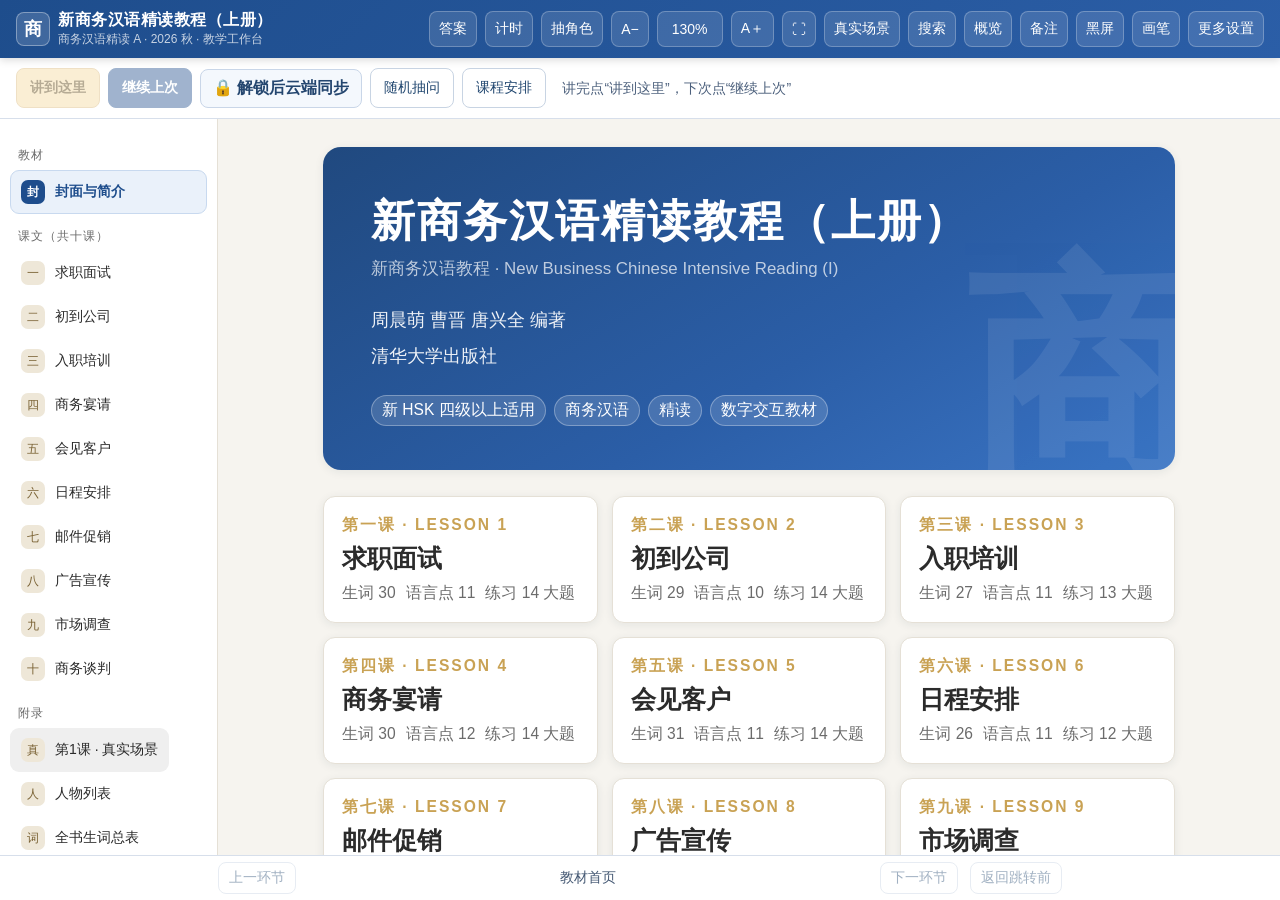
==== commit 0526f972: "口令解锁真实名单 + 加密云端同步" ====
--- a/打开工作台.html
+++ b/打开工作台.html
@@ -1301,6 +1301,8 @@
 </script>
 <script src="assets/course-data.js"></script>
 <script src="assets/local-roster.js"></script>
+<script src="assets/secure-blobs.js"></script>
+<script src="assets/bc-secure.js"></script>
 <script src="assets/real-life.js"></script>
 <script src="assets/workbench.js"></script>
 <script src="assets/student-picker.js"></script>
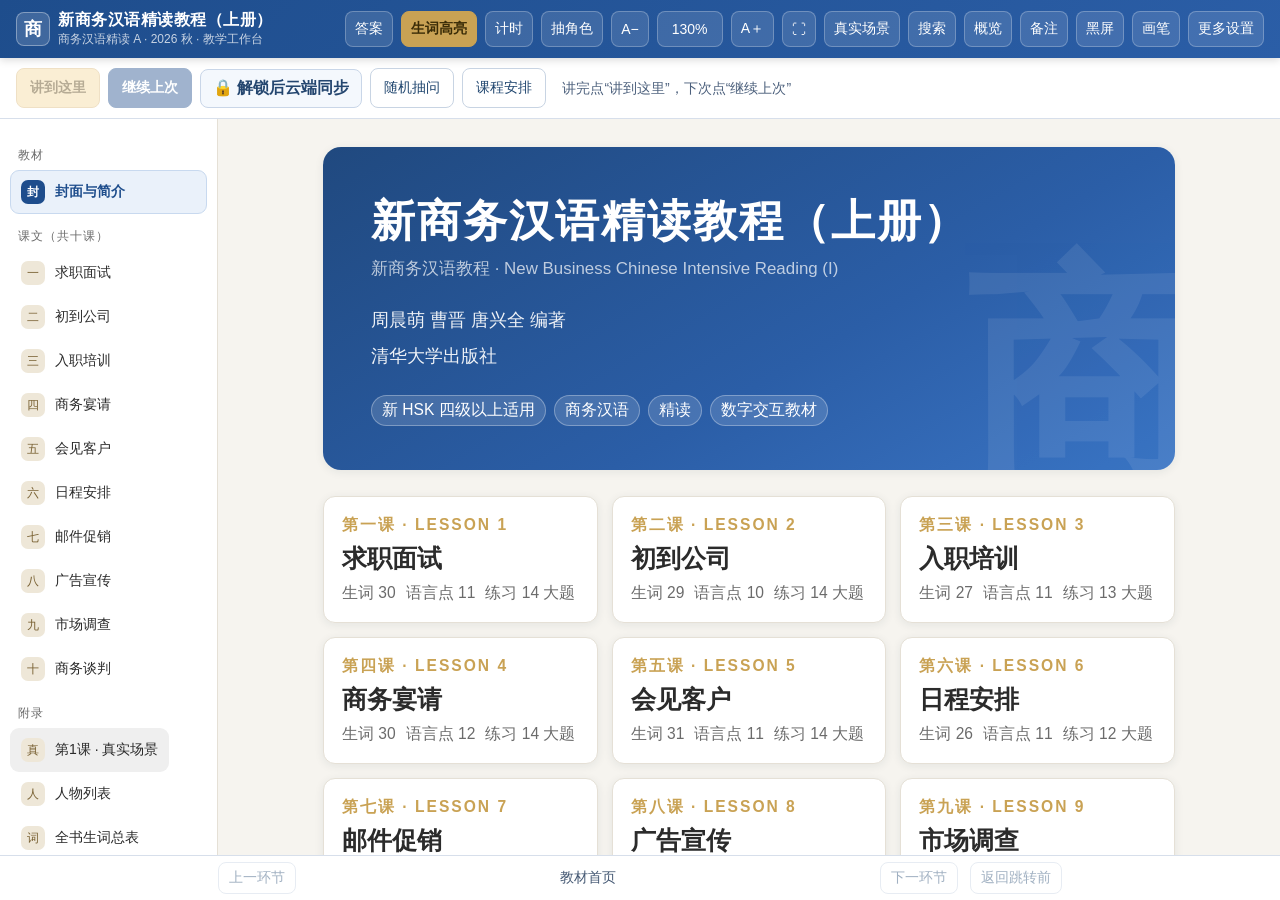
==== commit d0d7c1f1: "补全全书参考答案、教材插图与生词高亮" ====
--- a/打开工作台.html
+++ b/打开工作台.html
@@ -366,6 +366,18 @@
   .ref-ans, .ref-btn, .ref-btn .ref-arrow { transition: none; }
 }
 @media print { .ref-btn, .ref-all { display: none !important; } }
+
+/* 教材插图（2026-10-28 补充）：随字号缩放、自适应、可打印 */
+.book-figs { display: flex; flex-wrap: wrap; gap: 12px; margin: 4px 0 14px 26px; align-items: flex-start; }
+.book-fig { margin: 0; flex: 0 1 24em; max-width: 100%; font-size: calc(14px * var(--reading-scale, 1));
+  background: #fff; border: 1px solid #e3e7ef; border-radius: 10px; padding: 8px; break-inside: avoid; page-break-inside: avoid; }
+.book-figs.multi .book-fig { flex-basis: 15em; }
+.book-fig img { display: block; width: 100%; height: auto; border-radius: 6px; background: #f4f4f4; }
+.book-fig figcaption { font-size: .9em; color: #4a5568; margin-top: 6px; line-height: 1.6; text-align: center; }
+.book-fig figcaption b { color: #2c3e58; }
+.book-fig .fig-src { display: inline-block; margin-left: 8px; font-size: .8em; color: #fff; background: #8a94a6; border-radius: 4px; padding: 0 6px; vertical-align: 1px; }
+@media (max-width: 640px) { .book-figs { margin-left: 0; } .book-figs.multi .book-fig { flex-basis: calc(50% - 6px); } }
+@media print { .book-figs { margin-left: 0; } .book-fig { border-color: #bbb; } .book-fig img { max-height: 9cm; width: auto; max-width: 100%; } }
 #main .ref-card { font-size: calc(14.5px * var(--reading-scale, 1)); overflow-wrap: anywhere; }
 #main .ref-card .ref-label { font-size: calc(12px * var(--reading-scale, 1)); }
 #main .ref-card .ref-note { font-size: calc(12px * var(--reading-scale, 1)); }
@@ -451,6 +463,7 @@
 <link rel="stylesheet" href="assets/real-life.css">
 <link rel="stylesheet" href="assets/character-avatars.css">
 <link rel="stylesheet" href="assets/whiteboard.css">
+<link rel="stylesheet" href="assets/vocab-highlight.css">
 <link rel="icon" href="data:,">
 </head>
 <body class="fs-1">
@@ -555,6 +568,29 @@
 })();
 </script>
 <script>
+/* 全书参考答案（第1、3—10课及各课“即学即用”）与教材插图（2026-10-28 补充）。
+   依据各课会话、课文、生词与语言点编写；教材未附答案，开放题为示例，答案不唯一。
+   以 ref / figs 字段附加在原题上；只在原题没有答案时附加。 */
+(function () {
+  var D = [{"id":1,"t":"求职面试","ex":[{"s":"lijie","t":"二、回答问题","ref":["他在网上看到了新锐公司的招聘启事，觉得公司提供的工作岗位与自己的专业很对口，因此很感兴趣。","新锐公司的高副总经理和人力资源部的张经理。","他了解经济贸易方面的基本理论和方法，对国际经贸行业的现状比较熟悉；之前在类似公司有过比较多的实习经历，有一定的工作经验；英语沟通没有问题，还学过一点儿德语；最主要的是，他很喜欢从事这方面的工作。","他刚参加工作，工资不是最重要的，重要的是工作岗位适合自己，能在工作中发挥能力、得到提高，为公司的发展做出贡献。","E．恋爱经历。（选择工作的动机、工作经验、教育背景、工资、外语水平在面试中都谈到了。）"]},{"s":"duihua_lianxi","t":"一、写出下列词语的反义词","ref":["陌生","劣势","消耗（耗费）","降低"],"note":"答案不唯一，意思相反即可"},{"s":"duihua_lianxi","t":"二、在横线上填写可以搭配的词语","ref":["做出贡献　巨大的贡献","熟悉环境　熟悉业务","积累经验　积累知识","发挥优势　发挥能力","招聘员工　招聘启事","专业对口　工作对口","实践经验　社会实践","锻炼自己　锻炼能力"],"note":"答案不唯一，搭配合理即可"},{"s":"duihua_lianxi","t":"五、看谁答得好","ref":[null,"您好！我叫××，今年××岁，毕业于××大学，专业是××。我性格开朗，学习能力强，在××公司实习过，有一定的工作经验。我很喜欢这份工作，希望能在贵公司发挥自己的优势。","提问：你选择这份工作的动机是什么？\n回答：我在网上看到了贵公司的招聘启事，觉得这个岗位与我的专业很对口，希望能在这儿发挥自己的优势。","提问：你觉得你从事这份工作有什么优势？\n回答：我熟悉本专业的基本理论，有过比较多的实习经历，外语沟通也没有问题；最重要的是，我很喜欢这方面的工作。","提问：你对工资有什么要求？\n回答：我刚参加工作，工资不是最重要的，重要的是岗位适合自己，能在工作中得到锻炼和提高。"],"note":"示例，答案不唯一；还可练习“工作经验”“为什么跳槽”“处理突发问题”等问题"},{"s":"duihua_lianxi","t":"六、看谁演得好","ref":["【示例对话】\n经理：你好！欢迎你来应聘。请你先做一个简单的自我介绍。\n求职者：您好！很高兴能有这次面试机会。我叫××，毕业于××大学，专业是国际经济与贸易。这是我的求职简历。\n助理：你为什么选择应聘我们公司？\n求职者：我在网上看到了贵公司的招聘启事，觉得这个岗位与我的专业很对口，希望能在这儿发挥自己的优势。\n经理：你有过这方面的工作经验吗？\n求职者：我在一家贸易公司实习过三个月，积累了一定的实践经验。\n助理：你的外语水平怎么样？\n求职者：我用英语和客户沟通没有问题。\n经理：你对工资有什么要求？\n求职者：工资不是最重要的，重要的是工作岗位适合自己，能得到锻炼和提高。\n经理：好的，你还有什么问题想了解的吗？\n求职者：没有了，谢谢您！\n【评价要点】三人都完成角色任务；用上“应聘、动机、优势、对口、实习、经验、跳槽、发挥”等本课词语。"],"note":"示例，答案不唯一"},{"s":"duihua_lianxi","t":"四、仿照例句完成句子","ref":["他是来应聘销售员的。\n这份简历是昨天晚上写好的。","钱不是最重要的，重要的是能学到东西。\n成绩不是最重要的，重要的是学习的过程。","这家公司成立于2008年。\n这位经理毕业于北京大学。","最重要的不是速度，而是质量。\n最让我难忘的不是风景，而是那里的人。"],"note":"答案不唯一，句式正确即可"},{"s":"kewen_lianxi","t":"三、连词成句","ref":["美丽的西湖如同人间的仙境。","我们应该清楚自己未来的职业发展。","参加宴会时我们要选择得体的服装。","认真学习是取得好成绩的基础。","他是适合这个岗位的最佳人选。"]},{"s":"kewen_lianxi","t":"五、用所给词语改写句子","ref":["你这样做毫无意义。\n关于这件事我们调查了半个月，毫无收获。","我想他一定能取得成功的，短则两三年，长则六七年。\n这件事的后果很严重，轻则会使销售额降低，重则会使公司倒闭。"]},{"s":"kewen_lianxi","t":"六、任务练习","ref":["【示例】大家好！我来介绍一下王中。他是男生，1993年4月2日出生，籍贯是中国北京。2010年9月到2014年7月，他在对外经济贸易大学学习经济学专业，本科毕业。上大学期间，他先后在三星公司中国有限公司销售部、西门子公司中国有限公司人力资源部和京东商城有限公司售后服务部做过实习生，有一定的工作经验。他还获得过2013年度一等奖学金。他性格开朗，容易与人相处，专业扎实。他的求职意向是销售专员。",null,"【示例：求职简历（要点）】\n姓名：××　性别：×　出生日期：××\n联系电话／E-mail：××\n求职意向：汽车4S店销售员\n教育经历：××大学，市场营销专业，本科\n外语水平：英语熟练（听、说、写都没有问题）\n工作经历：曾在××汽车销售公司实习，负责接待客户、介绍车型，有一定的销售经验\n自我评价：做事认真，善于学习，对新事物有热情，善于与人沟通\n【写作提示】简历要“有针对性”：逐条对应招聘启事的学历、外语、销售经验和性格要求。",null,null],"note":"示例，答案不唯一"},{"s":"kewen_lianxi","t":"四、用所给词语完成句子","ref":["你有什么困难就告诉我们，我们会尽量帮你解决。","你现在感冒很严重，最好去医院看看，在家好好休息。","我们积极了解用户需求，认真为用户考虑，而用户也越来越信任我们的产品。","针对老年人的健康需求，这家企业推出了不少保健产品。","大家都说我汉语说得好，其实我只会说一些简单的日常用语。"],"note":"答案不唯一，用对所给词语即可"}],"yyd":[{"s":"duihua_yuyandian","n":"3","ref":"(1) 实践；实习\n(2) 实践；实习"},{"s":"duihua_yuyandian","n":"4","ref":"(1) 经验；经历\n(2) 经历；经验"},{"s":"kewen_yuyandian","n":"3","ref":"(1) 针对\n(2) 针对"},{"s":"kewen_yuyandian","n":"4","ref":"(1) 其实他的汉语说得很流利，对北京也很熟悉。\n(2) 其实他并不太喜欢吃中餐，只是不好意思说。（答案不唯一）"},{"s":"kewen_yuyandian","n":"6","ref":"(1) 毫无\n(2) 毫不\n(3) 毫无\n(4) 毫无"}]},{"id":2,"t":"初到公司","ex":[],"yyd":[{"s":"duihua_yuyandian","n":"2","ref":"(1) 周全\n(2) 周到\n(3) 周密"},{"s":"kewen_yuyandian","n":"1","ref":"(1) 大学毕业意味着要开始独立生活了。\n(2) 两国领导人的会面意味着两国关系进入了一个新阶段。\n(3) 新的交通法规马上就要实施了，这意味着司机们要更加严格地遵守交通规则。（答案不唯一）"},{"s":"kewen_yuyandian","n":"2","ref":"(1) 对刚参加工作的他来说，这次失败可是个不小的打击。\n(2) 在年轻人看来，与众不同是一种时尚。（答案不唯一）"},{"s":"kewen_yuyandian","n":"4","ref":"(1) 以至\n(2) 以致\n(3) 以至\n(4) 以至"},{"s":"kewen_yuyandian","n":"5","ref":"(1) 我们不妨试一试。\n(2) 你不妨现在就告诉他。（答案不唯一）"}]},{"id":3,"t":"入职培训","ex":[{"s":"duihua_lianxi","t":"一、在横线上填写可以搭配的词语","ref":["开发新产品　开发市场","加入公司　加入团队","研发新产品　研发新技术","制定规章制度　制定计划","投入工作　投入资金","培训新员工　培训内容","举行培训　举行会议","设计产品　设计方案"],"note":"答案不唯一，搭配合理即可"},{"s":"duihua_lianxi","t":"三、用“除了……以外……”改写句子","ref":["对外经贸大学除了有外国留学生以外，还有很多中国学生。","他会很多种外语，除了英语以外，还会说法语和日语。","参加这次学术讨论会的，除了中国专家以外，还有一些外国专家。","医生除了给他检查了眼睛以外，耳朵、鼻子、牙齿都没有检查。","除了今天下午以外，其他时间（比如明天下午和晚上）我都可以跟你一起去。（原句“下午和晚上”前疑缺时间词，按“排除”义改写）"]},{"s":"duihua_lianxi","t":"五、看谁演得好","ref":[null,null,null,null,"【示例对话】\n部门经理：大家停一下手里的工作。这位是我们销售部新来的同事××，大家欢迎！\n新员工：大家好！我叫××，今天第一天上班，很高兴加入这个大家庭。我刚入职场，很多地方还不熟悉，请大家多多指教。\n部门经理：我们公司是一家生产型企业，成立二十多年了。公司除了销售部以外，还有生产部、研发部、人力资源部和行政部。销售部是和客户打交道最多的部门，以后你会慢慢了解各个部门的业务。\n老员工：欢迎你！我在销售部工作三年了，以后有什么不明白的，尽管来问我。\n新员工：太好了，谢谢！我会尽快投入工作，也希望能为公司带来一些新的活力。\n【评价要点】新员工表达想法与态度；经理介绍公司概况与部门；用上“加入、投入、除了……以外、好在、足以”等。"],"note":"示例，答案不唯一"},{"s":"duihua_lianxi","t":"四、模仿例句，用括号中的词语造句","ref":["路上堵车很厉害，好在我们出发得早，没有迟到。","他这几年的销售业绩足以证明他的能力。","正如老师所说的，多练习才能提高口语水平。"],"note":"答案不唯一"},{"s":"kewen_lianxi","t":"五、用所给词语完成句子","ref":["昨天你在三楼看见的不是我，而是我的双胞胎弟弟。","不管是新员工还是老员工，都要遵守公司的规章制度。","他不管怎么忙，都坚持每天学习一个小时汉语。","入职培训时的讲授要引用恰当的例子，这样有利于新员工准确理解培训内容。","新员工都需要培训，这样便于他们尽快适应新的工作岗位。"],"note":"答案不唯一"},{"s":"kewen_lianxi","t":"六、看谁说得好","ref":["主持人（示例）：各位新同事，大家好！欢迎参加新锐公司的入职培训。今天的培训分三部分：公司介绍、组织结构和薪资待遇。下面请三位同事分别为大家介绍。","图1·公司介绍（示例）：我们公司是一家生产型企业，1993年2月成立，至今已有20多年。经营范围从一种产品发展到近百种，营业收入连续三年超过1亿元，在国内有了一定的知名度。目前有190多名员工，业务发展很快，希望新员工为公司带来新的活力。","图2·组织结构（示例）：公司在总经理下面设五个部门：研发部负责产品的设计与开发；生产部负责生产；销售部负责市场销售，是和客户打交道最多的部门；人力资源部负责员工的招聘和培训；行政部负责日常活动和规章制定。","图3·薪资待遇（示例）：公司的薪资待遇在同类公司中不错。除了每月的薪水以外，还有丰厚的奖金；休假方面，除了公休假期以外，每年还有半个月的带薪假期。（“其他福利”课文未具体说明，可自由补充。）"],"note":"示例，内容据本课会话","items":{"1":"图 1　培训内容介绍","2":"图 2　组织结构","3":"图 3　薪资待遇"},"figs":{"1":[{"src":"L03-zh6-fig1.jpg","cap":"图1","desc":"培训内容介绍：Part1 公司介绍、Part2 HR、Part3 财务部","page":58}],"2":[{"src":"L03-zh6-fig2.jpg","cap":"图2","desc":"组织结构：总经理—研发部、生产部、销售部、人力资源部、行政部","page":58}],"3":[{"src":"L03-zh6-fig3.jpg","cap":"图3","desc":"薪资待遇：薪水、奖金、休假、其他福利","page":58}]}},{"s":"kewen_lianxi","t":"四、连词成句","ref":["入职培训的目的是为了使员工尽快融入团队。","企业文化应该能对员工行为产生影响。","入职培训可以使员工规划自己的职业生涯。"]}],"yyd":[{"s":"duihua_yuyandian","n":"2","ref":"(1) 消费者的数量足以说明新的营销模式效果很好。\n(2) 凭借我的实力，我足以打败他。（答案不唯一）"},{"s":"kewen_yuyandian","n":"1","ref":"(1) 你最好带身份证过来，以便我统计信息。\n(2) 请把安全出口的杂物拿走，以便以后发生火灾时可以逃生。"},{"s":"kewen_yuyandian","n":"2","ref":"……感：使命感 亲切感 责任感 安全感 失落感（已给出）\n……型：新型 开放型 实用型 外向型\n……度：满意度 透明度 可信度 难度\n……式：讲座式 开放式 中式 西式（答案不唯一）"},{"s":"kewen_yuyandian","n":"3","ref":"(1) 你所说的话，我都记住了。\n(2) 老王把自己所掌握的技术都教给了徒弟。（答案不唯一）"}]},{"id":4,"t":"商务宴请","ex":[{"s":"lijie","t":"二、回答问题","ref":["因为李总是高副总宴请的贵客。按照中国的习惯，贵宾和主人一般被安排在面对着门或入口的上座。","不会（影响不大）。李总说，为了防止产生误会，他们早已向消费者解释清楚了；而且新产品卖得很好。","新产品很畅销。他们最近正在招各个地区的代理商，并对代理商有很多优惠。","一般先吃凉菜，随后才是主菜和汤；主食一般是米饭和面食，不吃甜点。"]},{"s":"duihua_lianxi","t":"三、连词成句","ref":["请允许我举杯祝贺咱们的生意兴隆。","我带了防止拉肚子的药。","我差点儿没买到电影票。"]},{"s":"duihua_lianxi","t":"五、看谁说得好","ref":[null,"（示例）晚宴在酒店的大宴会厅举行，现场灯光明亮，摆满了几十张圆桌，坐满了来自各地分公司的同事。台上正在举行颁奖仪式，大家一边吃饭一边热烈鼓掌，气氛非常热闹。","（示例）总裁举杯说：“各位同事，今年我们的营业收入比去年增长了很多，这离不开大家的努力！请允许我代表集团向大家表示感谢。来，为我们取得的好成绩干杯！祝明年的业绩更上一层楼，祝大家身体健康、工作顺利！”","（示例）中国人请客，饭菜一向非常丰盛，一般先上凉菜，随后是主菜和汤；主食一般是米饭和面食，不吃甜点。中国有句俗话叫“无酒不成宴”，宴会上少不了酒，但喝酒一定要适度。"],"note":"示例，答案不唯一","figs":{"1":[{"src":"L04-dh5-fig1.jpg","cap":"图1","desc":"晚宴现场","page":69}],"2":[{"src":"L04-dh5-fig2.jpg","cap":"图2","desc":"集团总裁敬酒","page":69}],"3":[{"src":"L04-dh5-fig3.jpg","cap":"图3","desc":"酒菜摆满桌子","page":70}]}},{"s":"duihua_lianxi","t":"四、完成对话","ref":[null,"闻名中国（闻名世界）；太丰盛了；您的热情款待","顺利（成功）","兴隆"],"note":"答案不唯一，参考本课会话"},{"s":"kewen_lianxi","t":"七、看谁写得好","ref":["【示例】\n请　柬\n尊敬的李一冰总经理：\n　　为感谢贵公司一直以来的支持与合作，我公司定于2026年12月20日（星期日）晚上6点30分，在北京饭店二层宴会厅举行商务晚宴，届时将介绍我公司新产品并共商明年合作事宜。敬请光临！\n　　（请着正装出席，如能出席，请于12月15日前回复。）\n此致\n敬礼！\n新锐公司\n2026年12月1日\n【写作提示】标题、称呼、正文（内容、时间、地点、方式）、结尾、落款（单位与日期）要齐全。",null],"note":"示例，日期、地点等均为虚拟"},{"s":"kewen_lianxi","t":"三、连词成句","ref":["他从不喜欢和陌生人交流。","无论是成功还是失败，都要有信心。","丰盛的饭菜足以说明主人的好客。"]},{"s":"kewen_lianxi","t":"五、看谁说得好","ref":[null,"（示例）主人1坐在面对着门的上座，主宾1、主宾2坐在主人1的两边，其余的主人和客人互相间隔着坐，主人6坐在主人1的对面（靠门一侧）。这样安排表示对客人的尊重；双方人数相当、间隔着坐，不仅有利于私下交流，还可以创造一种轻松的气氛，不至于像商务洽谈时那么紧张。","（示例）敬酒词：“李总，非常荣幸今天能和您共进晚餐。请允许我代表公司敬您一杯，感谢您一直以来的支持，祝咱们合作顺利、生意兴隆！我干了，您随意。”\n劝酒注意：喝酒要适度；不要强迫客人喝得太多；客人不想一口气喝完时要尊重对方的习惯。"],"note":"示例，答案不唯一","figs":{"1":[{"src":"L04-kw5-fig1.jpg","cap":"图1","desc":"餐厅包间座位安排示意","page":77},{"src":"L04-kw5-fig2.jpg","cap":"图2","desc":"餐厅包间","page":77}],"2":[{"src":"L04-kw5-fig3.jpg","cap":"图3","desc":"给重要的客户敬酒","page":77}]}},{"s":"kewen_lianxi","t":"六、看谁演得好","ref":[null,null,"【示例对话】\n小王：张部长，欢迎您！今天的晚宴是我安排的，您是我们的贵客，请上座。\n张部长：谢谢！贵公司太客气了。\n小王：非常荣幸能在这里招待您，请允许我代表公司热烈欢迎您。这是闻名中国的北京烤鸭，您尝尝。\n张部长：味道真不错！今天的菜太丰盛了。\n小王：您太客气了，只是家常便饭。来，我敬您一杯，祝我们两家公司合作顺利！\n张部长：谢谢！也祝咱们的生意兴隆！我酒量不大，就喝一半吧。\n小王：没关系，您随意。\n张部长：感谢你们的热情款待，为我们的合作干杯！\n【评价要点】小王提前排好座位（贵宾坐上座）、主动敬酒；张部长礼貌应对，喝酒适度，气氛和谐热闹。"],"note":"示例，答案不唯一"},{"s":"kewen_lianxi","t":"四、完成对话","ref":[null,null,null,"交流经验、联络感情（沟通）；面对着门或入口的上座",null,"一口气把酒喝完；主人会一直喝，直到你喝不动为止",null,"谢谢，让我自己来"],"note":"据课文"}],"yyd":[{"s":"duihua_yuyandian","n":"1","ref":"(1) 请允许我代表公司向全体员工表示衷心的感谢！\n(2) 请允许我代表公司对各位来宾的光临表示热烈的欢迎！（答案不唯一）"},{"s":"duihua_yuyandian","n":"2","ref":"(1) 要注意交通安全，开车慢一点儿，防止发生交通事故。\n(2) 时间挺长的，记得买保险啊，防止发生意外。（答案不唯一）"},{"s":"duihua_yuyandian","n":"3","ref":"(1) 差点儿没买到（＝差点儿就买不到了，结果买到了）。\n(2) 差点儿迟到（＝差点儿没赶上，结果没迟到）。"},{"s":"duihua_yuyandian","n":"4","ref":"(1) 我给他打个电话吧，问问他究竟什么时候能到。\n(2) 是啊，最近每天都有经销商打电话来问我们究竟是怎么回事。（答案不唯一）"},{"s":"duihua_yuyandian","n":"5","ref":"(1) 代办\n(2) 代理\n(3) 代办\n(4) 代理"},{"s":"duihua_yuyandian","n":"7","ref":"(1) 丰富\n(2) 丰富\n(3) 丰富"},{"s":"kewen_yuyandian","n":"1","ref":"(1) 对不起，我从不喝酒。\n(2) 火锅太辣了，我从不吃辣的东西。"},{"s":"kewen_yuyandian","n":"2","ref":"(1) 延续\n(2) 继续"},{"s":"kewen_yuyandian","n":"3","ref":"(1) 无论是工作日还是周末，他都在工作。\n(2) 无论是英语还是汉语，我都能熟练运用。（答案不唯一）"},{"s":"kewen_yuyandian","n":"4","ref":"(1) 从而\n(2) 进而\n(3) 进而（原书此句未印出空格，宜在“个人消费需求”前填）\n(4) 从而"},{"s":"kewen_yuyandian","n":"5","ref":"(1) 昨天的报告太难了，我甚至连题目都没听懂。\n(2) 它不仅改变了我们的生活方式，甚至改变了我们的工作方式。（答案不唯一）"}]},{"id":5,"t":"会见客户","ex":[{"s":"lijie","t":"二、回答问题","ref":["张经理去银行洽谈业务去了。","吴经理想和佳培广告公司洽谈新产品的广告宣传问题，看看对方是否有适合新产品的设计方案。","在广告宣传方面：佳培广告公司为新锐公司设计、制作广告，两家一直合作得不错。","因为两家公司一直合作得不错，佳培公司是“老搭档”，而且张经理最熟悉新锐公司的业务，所以吴经理会优先考虑。","喜欢。他比较欣赏第三种方案，认为设计得很精致，广告词也不错；但具体选哪一种，还要回公司和同事们商议。"]},{"s":"duihua_lianxi","t":"三、连词成句","ref":["他们毕竟不能只是做少数富人的生意。","要根据公司的规定办事。","我确实没去过北京。"]},{"s":"duihua_lianxi","t":"五、看谁说得好","ref":[null,"（示例）小王：您好，我是新锐公司销售部的王中。我们吴经理想和张经理谈一下新产品的市场推广问题，麻烦您帮我预约一下时间，可以吗？……下周二下午3点可以，谢谢您！","（示例）小王：张经理，幸会！这是我的名片。我叫王中，是新锐公司销售部的销售员，以后请多多指教。\n张经理：幸会幸会，这是我的名片。","（示例）小王：张经理，我这次来的目的是想和贵公司谈一下新产品的广告宣传问题。我们的新产品打算明年春天正式上市，需要提前投放广告。我们两家一直合作得不错，我相信这次合作一定也会很顺利。"],"note":"示例，答案不唯一","figs":{"1":[{"src":"L05-dh5-fig1.jpg","cap":"图1","desc":"小王给张经理的秘书打电话约时间","page":88}],"2":[{"src":"L05-dh5-fig2.jpg","cap":"图2","desc":"双方互换名片","page":89}],"3":[{"src":"L05-dh5-fig3.jpg","cap":"图3","desc":"小王向张经理介绍拜访目的","page":89}]}},{"s":"duihua_lianxi","t":"四、完成对话","ref":["毕竟天气原因是谁也没办法控制的\n新产品（一种新型手机）\n所以对市场需求的判断才这么\n去参观一下吗\n工厂的负责人带你们参观"],"note":"答案不唯一，按空格顺序"},{"s":"kewen_lianxi","t":"七、写作","ref":["【示例名片】\n新锐公司\n吴云　销售部经理\n电话：010-××××××××　手机：×××××××××××\nE-mail：××@××.com\n地址：北京市××区××路××号\n【介绍示例】这位是新锐公司销售部经理吴云。销售部主要负责产品的市场销售，是和客户打交道最多的部门。如果有业务需要，可以按名片上的电话或邮箱联系他。"],"note":"示例，电话、地址等为虚拟"},{"s":"kewen_lianxi","t":"三、连词成句","ref":["纵然工作再忙，也要按时休息。","就味道而言，我很喜欢中国菜。","我会自己做的，以免麻烦别人。","市场固然不好，但是企业未必都不好。"]},{"s":"kewen_lianxi","t":"五、看谁说得好","ref":[null,"（示例）这次“夏季优惠风暴”促销活动，多款新手机只要299元起，最贵的也只要456元，价格非常优惠，而且机型多、选择多，很能吸引消费者。","（示例）小王在门口轻轻敲门，等张经理抬头后微笑着说：“张经理，您好！打扰您一下，我是新锐公司的小王。您先忙，我在这儿等您一会儿。”有礼貌、不打断对方工作，容易得到好感。","（示例）张经理，这款手机是我们公司新研发的产品，设计得很精致，功能齐全，价格却比同类产品便宜；而且我们的售后服务很周到，一年内免费维修。"],"note":"示例，答案不唯一","figs":{"1":[{"src":"L05-kw5-fig1.jpg","cap":"图1","desc":"手机促销宣传资料","page":97}],"2":[{"src":"L05-kw5-fig2.jpg","cap":"图2","desc":"张经理正在忙","page":97}],"3":[{"src":"L05-kw5-fig3.jpg","cap":"图3","desc":"小王向张经理介绍产品","page":97}]}},{"s":"kewen_lianxi","t":"六、看谁演得好","ref":[null,null,"【示例对话】\n小张：李主任，您好！我是××公司的销售员小张，这是我的名片。今天来是想向您介绍我们公司的财务软件。\n李主任：最近来找我的公司可不少，你们的软件有什么特别的？\n小张：就功能而言，我们的软件计算精确、操作简单，能和贵公司现有的系统连接；价格固然不是最低的，但我们提供免费培训和一年的售后服务。\n李主任：听起来不错，不过我还要和同事们商议一下。\n小张：没问题。我可以先给您的同事做一个演示，以免大家有不清楚的地方。\n李主任：好吧，比较下来，你们的方案确实最适合我们，那就选你们的软件吧。\n【评价要点】小张自信、坚持，说清产品优势；李主任不轻易接受，最后做出选择。"],"note":"示例，答案不唯一"},{"s":"kewen_lianxi","t":"四、完成对话","ref":["服务领域\n就能在未来的市场竞争中获得优势\n拜访客户吧\n要作详尽的计划\n疲惫（累）\n以便提高自己的业务能力（以免走弯路）"],"note":"答案不唯一，按空格顺序"}],"yyd":[{"s":"duihua_yuyandian","n":"1","ref":"(1) 终究\n(2) 毕竟\n(3) 终究（俗语“是你的终究是你的”；原书空格位置可能有误）\n(4) 毕竟"},{"s":"duihua_yuyandian","n":"2","ref":"(1) 资料\n(2) 资料（“生活资料”）\n(3) 材料（“是……的材料”，指适合做某事的人）"},{"s":"duihua_yuyandian","n":"3","ref":"(1) 根据天气预报\n(2) 没有根据的话\n(3) 根据年轻消费者的需求（答案不唯一）"},{"s":"duihua_yuyandian","n":"4","ref":"(1) 精致\n(2) 精美\n(3) 精美"},{"s":"duihua_yuyandian","n":"5","ref":"(1) 实在（也可用“确实”）\n(2) 实在\n(3) 确实"},{"s":"kewen_yuyandian","n":"1","ref":"(1) 就工作环境而言，我非常满意。\n(2) 就售后服务而言，还不是很好。（答案不唯一）"},{"s":"kewen_yuyandian","n":"2","ref":"(1) 精确\n(2) 精密"},{"s":"kewen_yuyandian","n":"3","ref":"(1) 纵然你现在没有办法解决，也要先把它记下来。\n(2) 您亲自和我们一起去邀请，他纵然不想来，也不好意思当面拒绝。"},{"s":"kewen_yuyandian","n":"4","ref":"(1) 我觉得应该借鉴一下国外的销售模式，以免走弯路。\n(2) 应该少到公共场所去，以免被传染。"},{"s":"kewen_yuyandian","n":"5","ref":"(1) 通过面试固然好，没通过也别灰心。\n(2) 那个厂商交通固然不方便，但是他们的产品质量很好。"},{"s":"kewen_yuyandian","n":"6","ref":"(1) 尊重\n(2) 尊敬\n(3) 尊重\n(4) 尊敬"}]},{"id":6,"t":"日程安排","ex":[{"s":"duihua_lianxi","t":"三、连词成句","ref":["我得给王经理调整一下日程。","我根本不了解情况。","其实我们部门的工作效率也很高。"]},{"s":"duihua_lianxi","t":"五、看谁写得好","ref":[null,"【示例：总经理今日日程表】\n9:00—10:30　听客户介绍公司情况（会议室）\n10:30—10:45　休息\n10:45—12:00　与客户就合作事宜进行谈判\n12:00—14:00　午餐、午休\n14:30—16:00　参加新员工入职培训并讲话\n16:00—17:30　机动时间（处理文件，留有余地）\n18:00—20:30　出席客户商务宴请\n【安排要点】重要、紧急的事情先做；谈判放在上午精力最好的时候；活动之间留有余地，不要安排得太满。"],"note":"示例，答案不唯一"},{"s":"duihua_lianxi","t":"四、完成对话","ref":["安排一下日程（预订去上海的票）\n今天就把火车票预订好\n可以取消一些（就算了吧）\n一个也不能取消（宁可累一点儿，也要都参加）"],"note":"答案不唯一，按空格顺序"},{"s":"kewen_lianxi","t":"三、连词成句","ref":["这个问题让大家头痛不已。","产品的竞争力取决于质量。","这种产品为消费者所喜爱。","下起雪来了，天气反而暖和了。"]},{"s":"kewen_lianxi","t":"五、看谁演得好","ref":[null,null,null,"【示例对话】\n总经理：小李，我下周要去上海出差，你帮我安排一下日程。\n秘书：好的。您周一上午到上海，下午先参观外国公司；周二上午拜访两个大客户，下午参观我们在上海的新工厂；周三上午游览上海，下午休息，晚上参加公司举办的商务晚宴；周四上午返回北京。您看这么安排可以吗？\n总经理：拜访客户最重要，别安排得太紧。\n秘书：好的，我在每项活动之间都留有余地。另外，下周上海有雨，温度比北京高，您可以带一把伞，少带厚衣服。如果客户临时改时间，备用安排是把游览改到周二下午。\n总经理：安排得很周到，就这么办吧。\n【评价要点】日程合理、留有余地；介绍目的地气候、交通等；提供备用安排。"],"note":"示例，答案不唯一"},{"s":"kewen_lianxi","t":"六、看谁写得好","ref":["【示例】\n通　知\n各部门：\n　　后天（星期三）上午我公司将与三立公司进行重要的商务谈判。请各部门于明天下午5点前将谈判所需文件准备好，交到总经理办公室。\n　　另外，因谈判工作需要，原定于本周四晚上的商务宴会取消，请大家相互转告。\n总经理办公室\n2026年×月×日\n【写作提示】写清标题、对象、事项、时间要求和落款。"],"note":"示例，日期等为虚拟"},{"s":"kewen_lianxi","t":"四、完成对话","ref":["如何管理时间却往往为人们所忽视\n日益激烈\n忙不过来（没有时间休息）\n工作效率\n区分重要的事情和不重要的事情"],"note":"答案不唯一，按空格顺序，参考课文"}],"yyd":[{"s":"duihua_yuyandian","n":"2","ref":"(1) 我根本没收到邀请邮件。\n(2) 他根本没去出差。（答案不唯一）"},{"s":"duihua_yuyandian","n":"3","ref":"(1) 什么好看不好看的\n(2) 什么报表不报表的"},{"s":"duihua_yuyandian","n":"4","ref":"(2) 连同这份合同，所有文件都要在周五前交给经理。\n(3) 请把年度报告交上来，连同今年的销售汇总表。（答案不唯一）"},{"s":"duihua_yuyandian","n":"5","ref":"(1) 去长城太累了，我宁可在宾馆休息，也不想去。\n(2) 我宁可不去唱卡拉OK，也要把手里的工作做完。"},{"s":"kewen_yuyandian","n":"1","ref":"(1) 激烈\n(2) 强烈\n(3) 强烈\n(4) 激烈"},{"s":"kewen_yuyandian","n":"2","ref":"(1) 激动不已\n(2) 羡慕不已"},{"s":"kewen_yuyandian","n":"3","ref":"(1) 这笔生意能否成功取决于对方能否在价格上让步。\n(2) 我下周四是否有时间取决于董事长的安排。"},{"s":"kewen_yuyandian","n":"4","ref":"(1) 外面的雨不但没有小，反而越下越大了。\n(2) 他经过这场病，身体反而比以前更好了。"},{"s":"kewen_yuyandian","n":"5","ref":"(1) 改进\n(2) 改善\n(3) 改善\n(4) 改进"},{"s":"kewen_yuyandian","n":"6","ref":"(1) 我们的新产品为广大女性所喜爱，这几天都脱销了。\n(2) 这个问题早已为我们所重视，我们已经向消费者解释清楚了。"}]},{"id":7,"t":"邮件促销","ex":[{"s":"lijie","t":"二、回答问题","ref":["因为他太着急了，客户反而把他的邮件当作垃圾邮件了，所以根本不回复。","商务往来中的电子邮件代表了公司的形象，并且向客户展示了公司的水平和实力；营销邮件也是改变和客户之间距离的一种手段，可以培养未来的用户。","三个：①信息要准确，不能有语言错误（错别字）；②不要着急，先发几封问候性的邮件，慢慢改变和客户之间的距离；③信息要完整，要一次性地把所有必要的信息告诉客户。"]},{"s":"duihua_lianxi","t":"三、连词成句","ref":["难道有什么秘密吗？","坐地铁必须买票，否则会被罚款。","哪怕再穷，也要送孩子上学。"]},{"s":"duihua_lianxi","t":"五、看谁说得好","ref":[null,"电子邮件的作用：代表公司形象，展示公司的水平和实力；保持联系、培养潜在客户、推广产品。\n不恰当的地方（参考）：\n①称呼混用“你／您”，对客户应统一用“您”；\n②语气太着急，直接要求对方购买（“我也希望你能够购买……”），容易让人反感；\n③“如果不满意的话，你就随便看看……”说法随意，不礼貌，也不专业；\n④“我的客户几乎都很喜欢”缺乏具体信息，说服力不够；\n⑤联系方式不完整：“联系XXXX”没说明是谁、什么职务；\n⑥没有邮件主题，报价和介绍是否在附件中没有说明，落款缺少公司名称和日期。"],"note":"答案不唯一，言之有理即可"},{"s":"duihua_lianxi","t":"四、完成对话","ref":["不回复","是培养未来的用户，不见得马上就要获得回报\n不断地给客户发邮件，保持联系",null,null,null,"代表了公司的形象\n向客户展示了公司的水平和实力\n你的邮件会直接影响客户对我们公司的评估",null,"客户会觉得你不重视他\n客户会嫌你工作态度不认真"],"note":"据本课会话"},{"s":"kewen_lianxi","t":"三、连词成句","ref":["至于个人的问题，我以后再解决。","所谓“三通”是指通商、通邮、通航。","随着科技的发展，人们的生活水平日益提高。","凡是希望的事情总是很难实现，反之，不希望的事情会很容易地实现。"]},{"s":"kewen_lianxi","t":"五、看谁说得好","ref":["邮件1：是正规的商务促销邮件。写明了发件人的公司和身份、联系目的（空气净化器安装），报价表和公司介绍放在附件中，并留了联系方式，态度热情。不足：开头说明过长、语句有些啰嗦，公司名称前后不一致（“中天科技”“中天电子”）。","邮件2：会被认定为垃圾邮件（甚至是诈骗邮件）。它没有标题；隐藏发件人身份（不透露银行名称）；收件人事先没有要求或同意接收；内容大量谈论与收件人无关的政治、经济话题；最后索要姓名、年龄、婚姻状况和银行账号等个人信息。\n结论：邮件1比较好。"],"note":"答案不唯一，参考课文中垃圾邮件的定义"},{"s":"kewen_lianxi","t":"六、看谁写得好","ref":["【示例：问候性邮件】\n主题：圣诞节快乐！\n王秘书：\n　　您好！圣诞节就要到了，感谢您这一年来的辛苦工作。祝您和家人节日快乐，新年万事如意！\n张××\n12月24日","【示例：事务性邮件】\n（老板→秘书）主题：下周招商会准备工作\n王秘书：\n　　下周三上午9点在公司三楼会议室召开招商会。请你：①周一前把邀请函发给各位客户；②准备好产品介绍资料和报价表；③联系酒店预订午餐。有问题随时联系我。\n张××\n（秘书→老板）主题：回复：下周招商会准备工作\n张总：\n　　您好！邀请函已全部发出，目前已有15位客户确认参加；资料和报价表周二可以准备好；午餐已预订在××酒店。如有变化，我会及时向您汇报。\n王××"],"note":"示例，答案不唯一"},{"s":"kewen_lianxi","t":"四、完成对话","ref":[null,"代表公司的形象\n培养自己潜在的客户（进行在线市场调查）\n有效地推广自己的产品\n促销邮件具有独特的魅力","缺乏耐心，很容易把它当作垃圾邮件","具有吸引力（要精确定位，确定好目标客户）",null],"note":"据课文"}],"yyd":[{"s":"duihua_yuyandian","n":"1","ref":"A：难道是什么秘密吗？（或：难道你连我也不相信吗？）\n（原书此处版式不完整，按“难道……吗”反问即可）"},{"s":"duihua_yuyandian","n":"2","ref":"(1) 赶紧回家吧，否则明天上班就没精神了。\n(2) 就不参加晚宴了，否则太累了。（答案不唯一）"},{"s":"duihua_yuyandian","n":"3","ref":"(1) 突发性\n(2) 长远性\n(3) 稳定性；灵活性\n(4) 科学性；可行性"},{"s":"duihua_yuyandian","n":"4","ref":"(1) 您放心，哪怕今天晚上加班，我们也一定按时完成任务。\n(2) 哪怕路上车再多，我也要去长城。"},{"s":"kewen_yuyandian","n":"1","ref":"(1) 随着时间的推移，我越来越适应中国的生活。\n(2) 随着经济的快速发展，中国的环境污染日益严重。（答案不唯一）"},{"s":"kewen_yuyandian","n":"3","ref":"(1) 反之，价格下降，就会导致供不应求的现象。\n(2) 反之，最不想见的人，不找也会碰到。\n(3) 反之，温度越低，体积越小。"},{"s":"kewen_yuyandian","n":"4","ref":"(1) 期望\n(2) 期待"},{"s":"kewen_yuyandian","n":"5","ref":"(1) 至于他自己的身体，从没考虑过。\n(2) 至于你负责的项目，就让小王先跟一下吧。"},{"s":"kewen_yuyandian","n":"6","ref":"(1) 总而言之，我最近忙得不得了。\n(2) 总而言之，我暂时不需要。"}]},{"id":8,"t":"广告宣传","ex":[{"s":"lijie","t":"二、回答问题","ref":["做得很成功，得到了消费者很高的评价。长处：很好地把视觉和音乐结合起来，不仅传递了产品信息，而且大大提升了品牌的知名度，给消费者留下了深刻的印象。不足：过于注重技术和产品本身，不免忽略了消费者本身的需求。","如果是电视台的老客户，制作费可以优惠，但播出费很高，尤其是好时段。","在报纸上刊登广告要便宜得多。","互联网的成本要比前面几种媒体低得多。"]},{"s":"duihua_lianxi","t":"三、连词成句","ref":["售票员一个星期前就告诉我没票了，可见火车票很难买。","我至少需要一周的时间。","这附近住的人很少，况且你又不知道详细地址，还是问清楚再去吧。"]},{"s":"duihua_lianxi","t":"五、看谁说得好","ref":["（示例）\n电视广告：优势是形象生动、有声音有画面、覆盖面广、影响力大；不足是制作费和播出费高，尤其是好时段。\n报纸广告：优势是价格比电视便宜得多，可以详细介绍产品，可以多次刊登；不足是表现形式比较单一，年轻读者越来越少。\n网络广告：优势是成本低、传播快、可以和消费者互动、能找准目标客户；不足是信息太多，容易被忽略，有的消费者不太信任。\n结论：经费不充足时，可以“报纸＋互联网”结合使用。"],"note":"示例，答案不唯一"},{"s":"duihua_lianxi","t":"四、完成对话","ref":["很好地把视觉和音乐结合起来","过于注重技术和产品本身，不免忽略了消费者本身的需求","展现产品的特色\n强化产品在消费者心目中的品牌形象","充分考虑消费者的需求",null,"在报纸上刊登广告\n如果报社能给我们一些优惠",null,"我们的目标消费者更习惯看报纸（网络广告的效果还不好确定）",null],"note":"答案不唯一，据本课会话"},{"s":"kewen_lianxi","t":"七、看谁写得好","ref":["（示例）\n广告词：呼吸每一口，都是清新！——××空气净化器\n正文：三重过滤，99%去除PM2.5；超静音设计，夜里也能安睡；智能显示空气质量，一键操作。给家人一个看得见的好空气。\n（产品数据为示例，需按实际产品填写）"],"note":"示例，答案不唯一"},{"s":"kewen_lianxi","t":"三、连词成句","ref":["与其选择昂贵的电视广告，不如选择便宜的网络广告。","新技术使得工作效率明显提高。","目前的广告模式以消费为中心。"]},{"s":"kewen_lianxi","t":"五、看谁说得好","ref":["图1（“酒香不怕巷子深”）：产品力阶段（1979—1983）。产品供不应求，商家认为质量本身就是广告，即使做广告也只是“告知式”。\n图2（健力宝）：文化力阶段（1984—1993）。借助民族文化，尤其是体育领域里体现出的爱国精神来推销产品，民族情感成为卖点。\n图3（脑白金）：媒介力阶段（1994—1997）。企业不惜重金在中央电视台等重要媒体投放广告，出现“明星品牌”，后来消费者对广告的信任度下降。\n图4（青岛啤酒）：品牌力阶段（2004年至今）。商家更为理性，以积累品牌资本为主要目的，民族品牌开始走向世界。\n（营销力阶段1998—2003无配图。）"],"note":"据课文，表述可不同","items":{"0":"图 1　图 2　图 3　图 4"},"figs":{"0":[{"src":"L08-kw5-fig1.jpg","cap":"图1","desc":"“酒香不怕巷子深”","page":151},{"src":"L08-kw5-fig2.jpg","cap":"图2","desc":"健力宝","page":151},{"src":"L08-kw5-fig3.jpg","cap":"图3","desc":"脑白金广告","page":151},{"src":"L08-kw5-fig4.jpg","cap":"图4","desc":"青岛啤酒广告","page":152}]}},{"s":"kewen_lianxi","t":"六、看谁演得好","ref":[null,"【示例对话】\n经理：夏天就要来了，我们公司的新啤酒想在腾讯网上做广告。我们的啤酒用百年酵母，口感清爽，价格比同类产品低，卖点是“清爽一夏”。\n总监：欢迎！和电视、报纸相比，我们网站用户多、传播快，还能根据年龄、地区精准投放；我们的设计团队也很有经验。首页广告一周××万元。\n经理：这个价格有点高。况且我们是第一次合作，能不能优惠一些？\n总监：与其只投一周，不如投一个月，那样我们可以给您打九折。\n经理：九折还是高了点，八五折可以吗？如果效果好，明年我们还会继续合作。\n总监：好吧，就按八八折，这是我们最大的优惠了。\n经理：成交！"],"note":"示例，价格等为虚拟"},{"s":"kewen_lianxi","t":"四、完成对话","ref":[null,"重金在重要媒体上投放广告",null,"产品本身的质量更重要（“酒香不怕巷子深”）\n产品（服务）的信息\n文化",null,"消费者（商家）变得更为理性\n质量；基础（成功的基础）"],"note":"答案不唯一，据课文"}],"yyd":[{"s":"duihua_yuyandian","n":"1","ref":"(1) 可见那个会议非常重要。\n(2) 可见我们的新产品很受欢迎。"},{"s":"duihua_yuyandian","n":"2","ref":"(1) 他总觉得自己能力超强，不免有些骄傲。\n(2) 这次研发的新产品过于重视外表，难免忽略了实用性。\n(3) 公司里同事之间免不了有些矛盾，你不要太过在意。"},{"s":"duihua_yuyandian","n":"3","ref":"(1) 展现\n(2) 展示\n(3) 展现"},{"s":"duihua_yuyandian","n":"4","ref":"(1) 至少有一百多家大公司参加了\n(2) 至少不发烧了\n(3) 你生病了，他至少应该来看看你吧（答案不唯一）"},{"s":"duihua_yuyandian","n":"5","ref":"(1) 况且我是开车去，一定能按时赶到。\n(2) 何况价格也不贵，你就买了吧。"},{"s":"kewen_yuyandian","n":"1","ref":"(1) 宣传\n(2) 宣扬\n(3) 宣传\n(4) 宣扬"},{"s":"kewen_yuyandian","n":"2","ref":"(1) 熬夜也好，加班也罢，总算是写完了。\n(2) 生病也好，不生病也罢，我都得去参加会议。\n(3) 检查也好，不检查也罢，咱们都应该认真工作。"},{"s":"kewen_yuyandian","n":"3","ref":"(1) 反映\n(2) 反应\n(3) 反应"},{"s":"kewen_yuyandian","n":"4","ref":"(1) 不如把钱用在提高产品质量上。\n(2) 与其招一个不满意的人，不如空着岗位不招人。"},{"s":"kewen_yuyandian","n":"5","ref":"(1) 我下面以麦当劳为例来说明一下。\n(2) 我们班的留学生以韩国人为主。\n(3) 我认为以国产品牌为代表的智能手机性价比最高。（示例，答案不唯一）"}]},{"id":9,"t":"市场调查","ex":[{"s":"lijie","t":"二、回答问题","ref":["根据去年的业绩来分析一下今年公司所面临的形势。","很好。与其他公司相比，同比增长了15个百分点。","产品主要针对女性，外观设计得很漂亮，还有一些附加功能，而且价格也不太高。","下半年要针对年轻人推出一款有竞争力的新产品，定位要紧紧围绕年轻人追求时尚的特点。","因为仅凭感性认识是不够的，市场的情况和消费者的需求会随时变化，必须了解最新的市场情况，确保充分了解目标消费群。","（会话未直接说明，据会话归纳）问卷要紧紧围绕目标消费群（年轻人）的特点和需求来设计，了解最新的市场情况；方案要先写草稿，开会讨论后再定；除了发放问卷，遇到有代表性的客户最好进行录音采访。"],"note":"第6题为据会话归纳，答案不唯一"},{"s":"duihua_lianxi","t":"三、连词成句","ref":["新产品的成功得益于对市场的调查。","我们会对这个问题加以认真考虑。","中国是中国，美国是美国，情况是不一样的。"]},{"s":"duihua_lianxi","t":"五、看谁演得好","ref":[null,null,"【示例对话】\n小王：王总，这是手机市场调查的方案。我们打算调查三个方面：消费者喜欢什么品牌和外观、最看重哪些功能、期望的价位是多少。\n总经理：调查对象是谁？\n小王：主要是18到30岁的年轻人，在网站上发放问卷，大约1000份。\n总经理：仅凭网上问卷还不够，年龄大一点的客户也要调查。另外，遇到有代表性的客户，最好进行录音采访。\n小王：好的，我会加以修改，下周五之前把新方案交给您。"],"note":"示例，答案不唯一"},{"s":"duihua_lianxi","t":"四、完成对话","ref":["分析一下销量下降的原因\n外观设计（价格）\n仅凭感性认识还是不够的\n了解最新的市场情况和消费者的需求\n做市场调查\n负责这次调查"],"note":"答案不唯一，按空格顺序"},{"s":"kewen_lianxi","t":"七、看谁写得好","ref":["【示例：雷克萨斯美国市场调查问卷】\n您好！为了更好地了解您对豪华轿车的需求，请您花几分钟填写这份问卷，谢谢！\n1. 您的年龄：□25岁以下　□25—40岁　□41—55岁　□55岁以上\n2. 您目前开的车是：□奔驰　□宝马　□林肯　□其他＿＿\n3. 您购买现在这辆车的主要原因是：□品质　□外观　□性能　□安全　□品牌　□价格\n4. 您对现在的车最不满意的地方是：＿＿＿＿\n5. 您购买豪华车时最看重：□品质可靠　□外形时尚　□空间宽敞　□售后服务\n6. 您能接受的价格：□3万美元以下　□3万—5万美元　□5万美元以上\n7. 您的业余爱好：□高尔夫　□旅游　□音乐　□其他＿＿\n8. 如果有一个新的豪华品牌，品质更好、价格更合理，您会考虑购买吗？□会　□可能会　□不会\n（据课文：了解豪车车主的定位、生活方式、业余爱好和不满意之处）"],"note":"示例，答案不唯一"},{"s":"kewen_lianxi","t":"三、连词成句","ref":["中国企业也好，外资企业也好，都要遵守规则。","雷克萨斯一旦进入豪车市场，就必须和宝马竞争。","他简直是个中国通。","他凭借自己的努力获得了成功。"]},{"s":"kewen_lianxi","t":"五、看谁说得好","ref":[null,"（示例）定位：把雷克萨斯定位为“集各家之长”的豪华车——像奔驰一样品质好、坚固耐用，像宝马一样时尚、操控好，像沃尔沃一样安全可靠，同时外形有吸引力、内部空间宽敞、服务周到，价格比奔驰、宝马更有竞争力。\n成功原因（据课文）：①投入10亿美元、用6年时间研发，对450款车型进行分析，保证了卓越的性能；②对奔驰、宝马、林肯等豪车车主进行市场调查，满足他们的需求，改进他们不满意的地方；③重视潜在消费者（想买更高档丰田车的年轻人）；④使用新品牌，不叫丰田。"],"note":"示例，答案不唯一"},{"s":"kewen_lianxi","t":"六、看谁演得好","ref":[null,null,null,"【示例对话】\n总经理：我们要设计一款新手机，和苹果、三星竞争，你有什么想法？\n研发经理：我想借鉴雷克萨斯的经验。首先要做市场调查，了解苹果、三星用户最满意和最不满意的地方。\n总经理：然后呢？\n研发经理：我们的手机要集它们的优点：外观时尚、拍照好、系统流畅；同时改进它们的不足，比如电池更耐用、价格更合理、售后服务更周到。\n总经理：一旦推出，就必须以顶级品牌为对手，质量一定要过硬。\n研发经理：明白，我们会加大研发投入，保证卓越的性能。"],"note":"示例，答案不唯一"},{"s":"kewen_lianxi","t":"四、完成对话","ref":["跻身世界顶级豪车之列（成功占领高级轿车市场）\n进行了分析（对450款车型进行了分析）\n分析潜在的消费者\n（课文未提及，可自由发挥）豪华（Luxury）与卓越品质\n（课文未提及，可自由发挥）如“专注完美，近乎苛求”"],"note":"前三空据课文；后两空课文未涉及，答案不唯一"}],"yyd":[{"s":"duihua_yuyandian","n":"1","ref":"(1) 促进\n(2) 促使\n(3) 促进\n(4) 促使"},{"s":"duihua_yuyandian","n":"2","ref":"(1) 我的成功得益于家人的支持。\n(2) 中国的发展得益于改革开放政策。"},{"s":"duihua_yuyandian","n":"3","ref":"(1) 昨天是昨天，今天是今天\n(2) 他是他，我是我"},{"s":"duihua_yuyandian","n":"4","ref":"(1) 不过我们已经在加以改进了。\n(2) 回去我会对这些地方加以说明（修改）。"},{"s":"kewen_yuyandian","n":"1","ref":"(1) 我们公司一旦有合适的机会，就会涉足房地产领域。\n(2) （示例）我觉得不会。学过的东西一旦记住了，就很难忘记。"},{"s":"kewen_yuyandian","n":"2","ref":"(1) 它凭借靠海的地理优势使经济快速发展。\n(2) 苹果公司凭借不断创新和精美的设计取得了成功。"},{"s":"kewen_yuyandian","n":"3","ref":"(1) 简直跟中国人一样\n(2) 他简直是个工作狂，每天只知道工作。"},{"s":"kewen_yuyandian","n":"4","ref":"(1) 细心\n(2) 细致"},{"s":"kewen_yuyandian","n":"5","ref":"(1) 机会\n(2) 机遇"}]},{"id":10,"t":"商务谈判","ex":[{"s":"lijie","t":"回答问题","ref":["质量很好。产品连续八年获得ISO国际产品质量认证，基地园区2013年被北京市政府评为“标准化生产示范基地”，而且采用国际领先的独家制作工艺。","暂定采购特级产品2000件，目的港为新西兰琐加雷港口，时间为2014年12月15日之前。","主要是价格。新锐公司报价380美元／件，中天公司认为太高，他们的平均采购价只有200美元／件，最后提出210美元／件。","①请对方先看样品（“百闻不如一见”）；②强调产品的品质和独家制作工艺；③说明有很多国外销售商正在洽谈，条件更优越，而且对方在别处得不到这么大的供应量；④逐步让步（380→350→280美元／件），并提出另购一级产品的方案。","中天公司采购特级产品2200件，价格280美元／件；另购优质一级产品300件，价格200美元／件；所有产品按10%加成投保，保险费用由新锐公司承担。"]},{"s":"duihua_lianxi","t":"三、扩展练习","ref":["罕见 → 罕见的低价 → 市场上罕见的低价 → 这可是市场上罕见的低价\n遗憾 → 很遗憾 → 感到很遗憾 → 我们对此感到很遗憾 → 没能达成协议，我们感到很遗憾",null],"note":"示例，答案不唯一"},{"s":"duihua_lianxi","t":"五、完成句子","ref":["就质量来说，我们公司的产品要优于其他公司。","况且明天你还要上班呢","但是以后不见得也不好","即便你再怎么解释"],"note":"答案不唯一"},{"s":"duihua_lianxi","t":"六、看谁演得好","ref":[null,null,"【示例对话】\n经理：李主任，我们公司的新手机下个月上市，想在贵台黄金时段播出15秒广告，一个月，报价多少？\n主任：黄金时段每次××万元，一个月一共××万元。\n经理：这个价格未免太高了。况且我们是老客户，能不能优惠一些？\n主任：我们的收视率是全市最高的，这个价格是很合理的。\n经理：话是这么说，可是我们的经费确实有限。如果贵台能降价10%，我们愿意签一年的合同。\n主任：好吧，考虑到长期合作，就降8%，再送5次非黄金时段播出。\n经理：成交！"],"note":"示例，价格为虚拟"},{"s":"duihua_lianxi","t":"四、给下列词语选择合适的位置","ref":["B（在北京市企业评选中连续三次获得奖励）","B（是要根据市场的变化而进行的）","B（天气确实变暖了）","C（不然就很容易出现……）"]},{"s":"kewen_lianxi","t":"三、连词成句","ref":["吴经理和对方公司就广告的风格进行了洽谈。","如何妥善处理冲突就显得尤为重要。","我们不妨站在对方的立场，多替别人想一想。"]},{"s":"kewen_lianxi","t":"五、看谁说得好","ref":[null,null,"（示例）支持观点1：商务谈判不是要争出个输赢，而是不断化解冲突、实现双方最大利益的过程。你的利益以对方利益的存在为前提，只有双方都有“赢”的感觉，合作才能长久。分橙子的故事说明，只有事先沟通、申明各自的利益，才能使双方利益最大化。\n观点2的理由（可供辩论）：谈判中各方都想争取自己的利益，价格、条件上总有高低之分。\n小结：谈判要争取自己的合理利益，但最终目的应该是双赢。"],"note":"示例，答案不唯一"},{"s":"kewen_lianxi","t":"六、看谁写得好","ref":["【示例谈判脚本】\n地点：电视台会议室\n人物：王中（新锐公司）、李主任（电视台广告部）\n王中：李主任，您好！今天想就新产品广告的制作和播出问题跟您谈一谈。\n李主任：欢迎！制作费××万元，黄金时段播出每次××万元。\n王中：贵台的制作水平我们很信赖，只是这个报价未免太高了。况且我们是老客户，希望能有些优惠。\n李主任：我们的收视率很高，这个价格是合理的。\n王中：话是这么说，可是我们这次的经费不太充足。如果制作费能优惠10%，我们愿意连续播出三个月。\n李主任：考虑到长期合作，制作费可以优惠10%，但播出费不能降。\n王中：那能不能在非黄金时段多送几次播出？\n李主任：好吧，每周加送两次。\n王中：成交！希望我们合作愉快。"],"note":"示例，价格为虚拟"},{"s":"kewen_lianxi","t":"四、看谁读得准","ref":[null,"支付方式问题（用哪种信用证、由哪家银行议付）。","新方：签约后10天内开立不可撤销远期信用证，以美元结算，开证行、议付行由新方指定。\n中方：只接受即期信用证，议付行只能为中国工商银行，因为公司规模不大，无法承受很大风险。\n达成一致：新方提出各退一步——50%用即期信用证，剩下的用承兑交单；中方考虑到双方的友好关系，破例接受。"]}],"yyd":[{"s":"duihua_yuyandian","n":"2","ref":"(1) 吃归吃了，不过没吃饱。\n(2) 朋友归朋友，可是生意是生意。"},{"s":"duihua_yuyandian","n":"3","ref":"(1) 虽然是我的错，但你的话也未免太过分了。\n(2) 每斤只降低10元，贵方未免太没有诚意了吧！"},{"s":"duihua_yuyandian","n":"4","ref":"(1) 话是这么说，可是领导安排的工作，我也不能不做啊。\n(2) 话是这么说，可是现在竞争这么激烈，不做广告也不行啊。"},{"s":"kewen_yuyandian","n":"1","ref":"(1) 两国领导人就双边经贸合作问题交换了意见。\n(2) 大家就这个方案展开了激烈的争论。"},{"s":"kewen_yuyandian","n":"2","ref":"(1) 不太妥当\n(2) 很妥当\n(3) 妥善地\n(4) 已经办妥当了"},{"s":"kewen_yuyandian","n":"3","ref":"(1) 误区\n(2) 误会\n(3) 误区\n(4) 误会"},{"s":"kewen_yuyandian","n":"4","ref":"(1) 一味地追求低价导致公司损失巨大。\n(2) 我们不能一味地固守自己的立场。"},{"s":"kewen_yuyandian","n":"5","ref":"可循　可靠　可信　可爱　可惜　可怕（答案不唯一）"}]}];
+  D.forEach(function (e) {
+    var L = BOOK_DATA.lessons.filter(function (l) { return l.id === e.id && l.title === e.t; })[0];
+    if (!L) return;
+    e.ex.forEach(function (o) {
+      var ex = (L[o.s] || []).filter(function (x) { return x.title === o.t; })[0];
+      if (!ex) return;
+      if (o.ref && !ex.ref && ex.items && o.ref.length === ex.items.length) { ex.ref = o.ref; if (o.note) ex.refNote = o.note; }
+      if (o.items) Object.keys(o.items).forEach(function (k) { if (typeof ex.items[+k] === "string") ex.items[+k] = o.items[k]; });
+      if (o.figs && !ex.figs) ex.figs = o.figs;
+    });
+    e.yyd.forEach(function (y) {
+      var p = (L[y.s] || []).filter(function (x) { return x.num === y.n; })[0];
+      if (p && !p.ref) { p.ref = y.ref; p.refNote = "答案不唯一，合理即可"; }
+    });
+  });
+})();
+</script>
+<script>
 /* 新商务汉语精读教程（上册）数字教材 — app.js */
 (function () {
   "use strict";
@@ -829,6 +865,7 @@
         h += "</div>";
       }
       if (p.extra) h += '<div class="extra">' + esc(p.extra) + "</div>";
+      if (p.ref) h += renderRef({ ref: [p.ref], refNote: p.refNote }, 0);
       h += "</div></div>";
     });
     return h;
@@ -946,6 +983,16 @@
       (ex.refNote ? '<span class="ref-note">（' + esc(ex.refNote) + '）</span>' : "") + "\n" + esc(r) + "</div></div></div></div>";
   }
 
+  /* 教材插图（assets/figures/，自教材 PDF 裁切） */
+  function renderFigs(ex, idx) {
+    var f = ex.figs && ex.figs[idx];
+    if (!f || !f.length) return "";
+    return '<div class="book-figs' + (f.length > 1 ? " multi" : "") + '">' + f.map(function (g) {
+      return '<figure class="book-fig"><img src="assets/figures/' + esc(g.src) + '" alt="' + esc(g.cap + "　" + g.desc) + '" decoding="async">' +
+        '<figcaption><b>' + esc(g.cap) + "</b>　" + esc(g.desc) + '<span class="fig-src" title="教材第' + esc(String(g.page)) + '页（PDF页码）">教材原图</span></figcaption></figure>';
+    }).join("") + "</div>";
+  }
+
   function renderOpen(ex) {
     var h = "", num = 0;
     var textCount = ex.items.filter(function (i) { return typeof i === "string" || i.kind === "text"; }).length;
@@ -954,11 +1001,11 @@
         num++;
         var txt = String(typeof it === "string" ? it : it.text);
         if (textCount > 1) txt = txt.replace(/^\s*\d{1,2}\s*[．.、]\s*/, "");
-        h += '<div class="ex-item open-item"><span class="qn">' + (textCount > 1 ? num + "." : "") + '</span><span class="qt">' + esc(txt) + "</span></div>" + renderRef(ex, idx);
+        h += '<div class="ex-item open-item"><span class="qn">' + (textCount > 1 ? num + "." : "") + '</span><span class="qt">' + esc(txt) + "</span></div>" + renderFigs(ex, idx) + renderRef(ex, idx);
       } else if (it.kind === "table") {
-        h += renderBookTable(it);
+        h += renderBookTable(it) + renderRef(ex, idx);
       } else if (it.kind === "clipbox") {
-        h += renderClipbox(it);
+        h += renderClipbox(it) + renderRef(ex, idx);
       }
     });
     return h;
@@ -1310,5 +1357,6 @@
 <script src="assets/character-avatars.js"></script>
 <script src="assets/whiteboard.js"></script>
 <script src="assets/lesson-video-entry.js"></script>
+<script src="assets/vocab-highlight.js"></script>
 </body>
 </html>
--- a/assets/vocab-highlight.css
+++ b/assets/vocab-highlight.css
@@ -0,0 +1,21 @@
+/* 生词高亮（2026-10-28 补充）。蓝/橙为色盲友好配色；另以实线/虚线下划线和加粗区分，投影仪上也清楚。 */
+mark.vhl { background: none; color: inherit; font-weight: inherit; padding: 0; border-radius: 3px; }
+body.vhl-on mark.vhl { font-weight: 700; cursor: help; padding: 0 .08em; -webkit-box-decoration-break: clone; box-decoration-break: clone; }
+body.vhl-on mark.vhl-d { background: #d6e6fb; color: #0b3a75; box-shadow: inset 0 -.14em 0 #1f5fbf; }
+body.vhl-on mark.vhl-k { background: #fde3c4; color: #6b3200; border-bottom: .14em dashed #c45f00; }
+body.vhl-on mark.vhl:hover, body.vhl-on mark.vhl:focus { filter: brightness(.94); }
+.vhl-legend { display: none; flex-wrap: wrap; align-items: center; gap: 6px 14px; font-size: 13px; color: #5a6478; margin: -4px 0 12px; }
+body.vhl-on .vhl-legend { display: flex; }
+.vhl-legend .vhl-sw { font-weight: 700; padding: 1px 8px; border-radius: 4px; }
+.vhl-legend .vhl-sw.vhl-d { background: #d6e6fb; color: #0b3a75; box-shadow: inset 0 -3px 0 #1f5fbf; }
+.vhl-legend .vhl-sw.vhl-k { background: #fde3c4; color: #6b3200; border-bottom: 3px dashed #c45f00; }
+.vhl-legend .vhl-tip { color: #8a94a6; font-size: 12px; }
+.vhl-pop { position: fixed; z-index: 9999; max-width: min(340px, calc(100vw - 16px)); background: #fff; border: 1px solid #d5dbe6; border-top: 4px solid #1f5fbf;
+  border-radius: 10px; box-shadow: 0 10px 30px rgba(20, 40, 80, .18); padding: 10px 14px; font-size: 14px; line-height: 1.7; color: #2c3e58; }
+.vhl-pop.vhl-pop-k { border-top-color: #c45f00; }
+.vhl-pop-w { font-size: 18px; font-weight: 700; }
+.vhl-pop-py { font-size: 14px; font-weight: 600; color: #1f5fbf; margin-left: 10px; }
+.vhl-pop-k .vhl-pop-py { color: #b35500; }
+.vhl-pop-pos { font-size: 12px; color: #8a94a6; }
+.vhl-pop-src { font-size: 11px; color: #a0a8b8; margin-top: 4px; }
+@media print { .vhl-pop, .vhl-legend .vhl-tip { display: none !important; } body.vhl-on mark.vhl { -webkit-print-color-adjust: exact; print-color-adjust: exact; } }
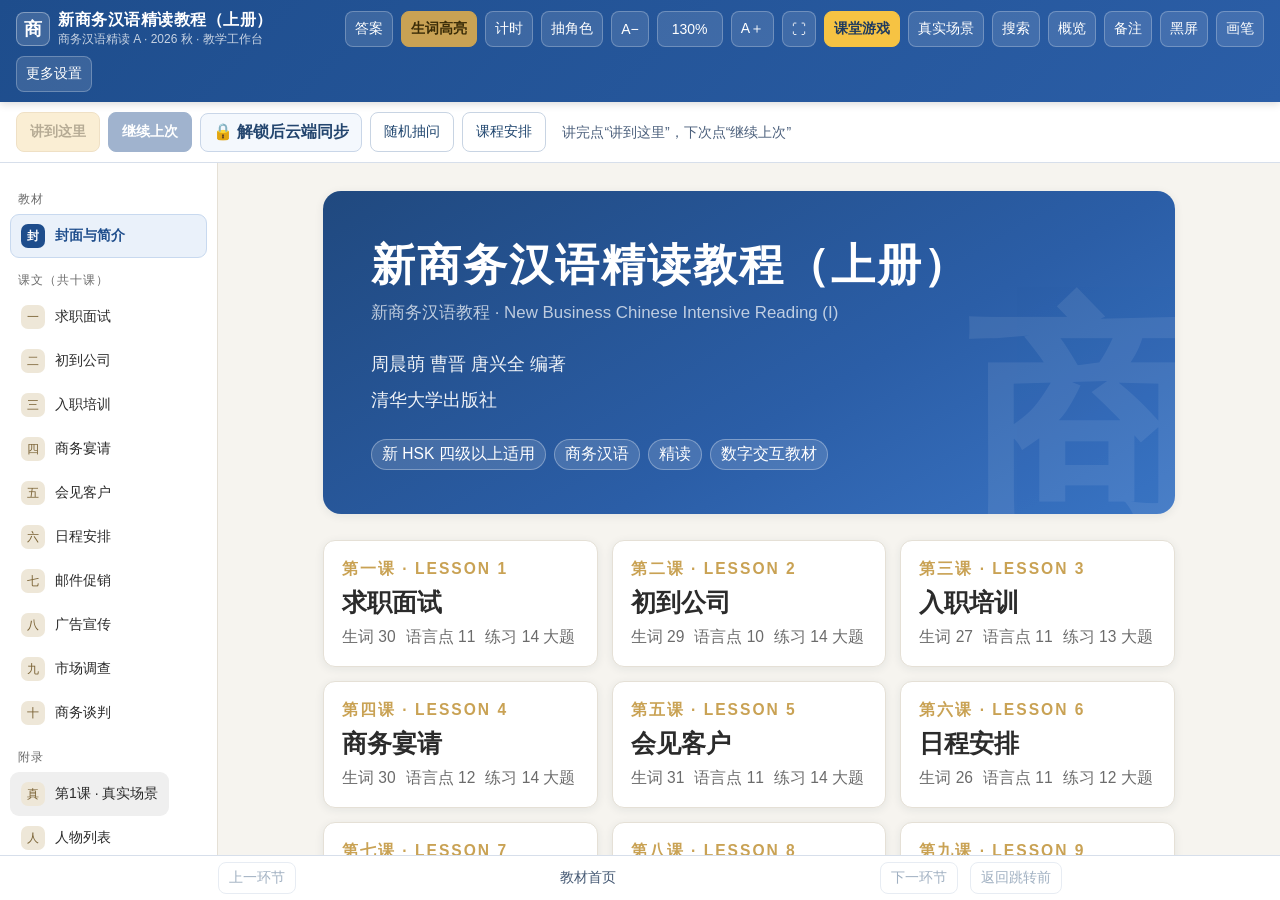
==== commit cfcc0557: "加入第1课课堂抢答游戏" ====
--- a/打开工作台.html
+++ b/打开工作台.html
@@ -464,6 +464,7 @@
 <link rel="stylesheet" href="assets/character-avatars.css">
 <link rel="stylesheet" href="assets/whiteboard.css">
 <link rel="stylesheet" href="assets/vocab-highlight.css">
+<link rel="stylesheet" href="assets/class-game.css">
 <link rel="icon" href="data:,">
 </head>
 <body class="fs-1">
@@ -1358,5 +1359,6 @@
 <script src="assets/whiteboard.js"></script>
 <script src="assets/lesson-video-entry.js"></script>
 <script src="assets/vocab-highlight.js"></script>
+<script src="assets/class-game.js"></script>
 </body>
 </html>
--- a/assets/class-game.css
+++ b/assets/class-game.css
@@ -0,0 +1,180 @@
+/* 课堂游戏（class-game.js）样式：全部限定在 #cg 和入口按钮内，不影响工作台其他部分。 */
+html.cg-open, html.cg-open body { overflow: hidden; }
+.tbtn.cg-entry { background: #f6c343; color: #1e3a5f; border-color: #f6c343; font-weight: 700; }
+.tbtn.cg-entry:hover { background: #ffd666; }
+.cg-ovbtn { margin: 0 0 8px; background: #f6c343 !important; color: #1e3a5f !important; font-weight: 700; }
+#cg[hidden] { display: none !important; }
+#cg { --u: min(1.25vw, 2vh); --ink: #1f2937; --muted: #6b7280; --line: #e5e7eb; --ok: #16a34a; --bad: #dc2626; --navy: #1e3a5f;
+  position: fixed; inset: 0; z-index: 2147482000; display: flex; flex-direction: column; background: #f6f7fb; color: var(--ink);
+  font-family: "PingFang SC", "Hiragino Sans GB", "Microsoft YaHei", "Noto Sans CJK SC", "Source Han Sans SC", sans-serif; font-size: calc(var(--u) * 1.6); line-height: 1.45; text-align: left; }
+#cg *, #cg *::before, #cg *::after { box-sizing: border-box; }
+#cg button { font: inherit; cursor: pointer; border: 0; border-radius: calc(var(--u) * .6); color: inherit; background: none; }
+#cg button:disabled { opacity: .35; cursor: default; }
+#cg kbd { font: 600 calc(var(--u) * .9)/1 ui-monospace, Menlo, monospace; background: rgba(0,0,0,.08); border-radius: 4px; padding: 2px 5px; margin-left: 6px; }
+#cg .cg-muted { color: var(--muted); }
+#cg .cg-py { font-family: "Noto Sans", "Helvetica Neue", Arial, sans-serif; }
+.cg-top { display: flex; align-items: center; gap: calc(var(--u) * 1); padding: calc(var(--u) * .7) calc(var(--u) * 1.4); background: var(--navy); color: #fff; flex: none; }
+.cg-brand { display: flex; flex-direction: column; line-height: 1.15; min-width: 0; }
+.cg-brand span { font-weight: 800; font-size: calc(var(--u) * 1.6); white-space: nowrap; }
+.cg-brand small { opacity: .75; font-size: calc(var(--u) * 1); white-space: nowrap; }
+.cg-lvltag { padding: calc(var(--u) * .3) calc(var(--u) * 1); border-radius: 999px; font-weight: 700; font-size: calc(var(--u) * 1.2); white-space: nowrap; }
+.cg-prog { flex: 1; display: flex; gap: 4px; min-width: 60px; }
+.cg-seg { flex: 1; height: calc(var(--u) * .55); border-radius: 999px; background: rgba(255,255,255,.18); overflow: hidden; }
+.cg-seg i { display: block; height: 100%; transition: width .3s; }
+.cg-progtxt { font-weight: 700; font-size: calc(var(--u) * 1.2); white-space: nowrap; }
+.cg-timer { position: relative; width: calc(var(--u) * 3.6); height: calc(var(--u) * 3.6); flex: none; }
+.cg-timer svg { position: absolute; inset: 0; transform: rotate(-90deg); }
+.cg-timer circle { transition: stroke-dashoffset 1s linear; }
+.cg-timer span { position: absolute; inset: 0; display: flex; align-items: center; justify-content: center; font-weight: 800; font-size: calc(var(--u) * 1.4); }
+#cg .cg-tb { background: rgba(255,255,255,.14); color: #fff; padding: calc(var(--u) * .45) calc(var(--u) * .9); font-size: calc(var(--u) * 1.1); white-space: nowrap; }
+#cg .cg-tb:hover { background: rgba(255,255,255,.26); }
+#cg .cg-exit { background: #fff; color: var(--navy); font-weight: 700; }
+.cg-stage { flex: 1; min-height: 0; overflow: auto; padding: calc(var(--u) * 1.6) calc(var(--u) * 4) calc(var(--u) * 1); display: flex; flex-direction: column; }
+.cg-center { margin: auto; text-align: center; max-width: 92%; }
+.cg-center h1 { font-size: calc(var(--u) * 4.6); margin: calc(var(--u) * .3) 0 calc(var(--u) * .6); line-height: 1.15; }
+.cg-eyebrow { color: var(--muted); font-size: calc(var(--u) * 1.5); letter-spacing: .1em; }
+.cg-lead { color: var(--muted); font-size: calc(var(--u) * 1.6); }
+.cg-intro h1 { color: var(--c); font-size: calc(var(--u) * 6); }
+.cg-num { display: inline-block; background: var(--c); color: #fff; border-radius: 999px; padding: calc(var(--u) * .3) calc(var(--u) * 1.4); font-weight: 700; font-size: calc(var(--u) * 1.4); }
+.cg-rule { margin: calc(var(--u) * 1.6) auto 0; max-width: calc(var(--u) * 60); background: #fff; border-left: 6px solid var(--c); border-radius: 12px; padding: calc(var(--u) * 1.2) calc(var(--u) * 1.6); font-size: calc(var(--u) * 2); text-align: left; box-shadow: 0 2px 10px rgba(0,0,0,.05); }
+.cg-lvlist { display: flex; flex-wrap: wrap; justify-content: center; gap: calc(var(--u) * .8); margin: calc(var(--u) * 1.6) 0; }
+.cg-lv { background: #fff; border-top: 5px solid var(--c); border-radius: 12px; padding: calc(var(--u) * .8) calc(var(--u) * 1.2); display: flex; flex-direction: column; min-width: calc(var(--u) * 11); box-shadow: 0 2px 8px rgba(0,0,0,.05); }
+.cg-lv b { font-size: calc(var(--u) * 1.5); } .cg-lv span { color: var(--muted); } .cg-lv.off { opacity: .35; }
+.cg-resume { color: var(--navy); font-size: calc(var(--u) * 1.3); margin-bottom: calc(var(--u) * .6); }
+.cg-btns { display: flex; flex-wrap: wrap; gap: calc(var(--u) * .9); justify-content: center; align-items: center; margin-top: calc(var(--u) * 1); }
+#cg .cg-big { background: var(--navy); color: #fff; font-weight: 700; font-size: calc(var(--u) * 1.8); padding: calc(var(--u) * .8) calc(var(--u) * 2.2); border-radius: 14px; }
+#cg .cg-big.ghost { background: #fff; color: var(--navy); border: 2px solid var(--navy); }
+.cg-lsel { font-size: calc(var(--u) * 1.3); color: var(--muted); }
+.cg-lsel select { font: inherit; font-size: calc(var(--u) * 1.3); padding: 4px 8px; border-radius: 8px; border: 1px solid var(--line); max-width: calc(var(--u) * 26); }
+.cg-status { margin-top: calc(var(--u) * 1.4); color: var(--muted); font-size: calc(var(--u) * 1.2); }
+.cg-qhead { display: flex; align-items: center; gap: calc(var(--u) * 1); flex-wrap: wrap; margin-bottom: calc(var(--u) * 1); }
+.cg-qn { font-weight: 800; font-size: calc(var(--u) * 2); }
+.cg-chip { background: #eef2ff; color: #3730a3; border-radius: 999px; padding: 2px calc(var(--u) * .9); font-weight: 600; font-size: calc(var(--u) * 1.2); }
+.cg-src { margin-left: auto; color: var(--muted); font-size: calc(var(--u) * 1.1); }
+.cg-tag { display: inline-block; border-radius: 6px; padding: 1px 8px; font-weight: 700; font-size: .9em; white-space: nowrap; }
+.cg-tag.o { background: #dcfce7; color: #166534; } .cg-tag.a { background: #fef3c7; color: #92400e; } .cg-tag.n { background: #e0e7ff; color: #3730a3; }
+.cg-timesup { align-self: center; background: var(--bad); color: #fff; font-weight: 800; border-radius: 999px; padding: 2px calc(var(--u) * 1.4); font-size: calc(var(--u) * 1.4); margin-bottom: calc(var(--u) * .6); animation: cg-pulse 1s infinite; }
+@keyframes cg-pulse { 50% { transform: scale(1.06); } }
+.cg-prompt { font-size: calc(var(--u) * 3.2); font-weight: 700; line-height: 1.35; text-align: center; margin: calc(var(--u) * .6) 0 calc(var(--u) * 1.4); }
+.cg-prompt.long { font-size: calc(var(--u) * 2.5); }
+.cg-vocab { text-align: center; margin-bottom: calc(var(--u) * 1.2); }
+.cg-bigpy { display: block; font-size: calc(var(--u) * 4.4); font-weight: 700; color: var(--navy); }
+.cg-en { display: block; font-size: calc(var(--u) * 2); color: var(--muted); }
+.cg-def { display: inline-block; margin-top: calc(var(--u) * .6); background: #fff; border-radius: 12px; padding: calc(var(--u) * .5) calc(var(--u) * 1.4); font-size: calc(var(--u) * 2); box-shadow: 0 2px 8px rgba(0,0,0,.05); }
+.cg-scenario { display: flex; align-items: flex-start; gap: calc(var(--u) * 1.2); margin-bottom: calc(var(--u) * 1); }
+.cg-who { flex: none; background: var(--navy); color: #fff; border-radius: 999px; padding: calc(var(--u) * .5) calc(var(--u) * 1); font-weight: 700; font-size: calc(var(--u) * 1.3); }
+.cg-bubble { text-align: left; margin: 0; background: #fff; border-radius: 0 18px 18px 18px; padding: calc(var(--u) * 1) calc(var(--u) * 1.6); box-shadow: 0 2px 10px rgba(0,0,0,.06); }
+.cg-card { background: #fff; border-radius: 14px; padding: calc(var(--u) * 1) calc(var(--u) * 1.6); font-size: calc(var(--u) * 1.9); margin: 0 auto calc(var(--u) * 1); max-width: 90%; }
+.cg-words { display: flex; flex-wrap: wrap; gap: calc(var(--u) * 1); justify-content: center; }
+.cg-words span { background: #fff; border: 3px solid var(--lc); border-radius: 14px; padding: calc(var(--u) * .5) calc(var(--u) * 1.4); font-size: calc(var(--u) * 3); font-weight: 800; display: flex; flex-direction: column; align-items: center; line-height: 1.15; }
+.cg-words small { font-size: calc(var(--u) * 1.2); font-weight: 500; color: var(--muted); }
+.cg-kw { display: flex; flex-wrap: wrap; gap: calc(var(--u) * .7); justify-content: center; margin-bottom: calc(var(--u) * 1); }
+.cg-kw span { background: #fff; border-radius: 10px; padding: 2px calc(var(--u) * .9); font-size: calc(var(--u) * 1.4); }
+.cg-kw b { font-weight: 500; color: var(--muted); margin-left: 6px; font-size: .85em; }
+.cg-opts { display: grid; grid-template-columns: 1fr 1fr; gap: calc(var(--u) * 1); max-width: calc(var(--u) * 76); width: 100%; margin: 0 auto; }
+.cg-opts.three { grid-template-columns: 1fr 1fr 1fr; } .cg-opts.one { grid-template-columns: 1fr; }
+.cg-opt { background: #fff; border: 3px solid var(--line); border-radius: 14px; padding: calc(var(--u) * .8) calc(var(--u) * 1.2); font-size: calc(var(--u) * 2.4); font-weight: 600; display: flex; align-items: center; gap: calc(var(--u) * 1); transition: all .25s; }
+.cg-opts.one .cg-opt { font-size: calc(var(--u) * 1.9); }
+.cg-L { flex: none; width: calc(var(--u) * 2.6); height: calc(var(--u) * 2.6); border-radius: 50%; background: var(--navy); color: #fff; display: flex; align-items: center; justify-content: center; font-size: calc(var(--u) * 1.4); }
+.cg-opt.right { border-color: var(--ok); background: #f0fdf4; transform: scale(1.02); }
+.cg-opt.right .cg-L { background: var(--ok); }
+.cg-opt.dim { opacity: .35; }
+.cg-tfrow { display: flex; gap: calc(var(--u) * 2); justify-content: center; }
+.cg-tf { background: #fff; border: 3px solid var(--line); border-radius: 18px; padding: calc(var(--u) * 1) calc(var(--u) * 5); font-size: calc(var(--u) * 3.4); font-weight: 800; transition: all .25s; }
+.cg-tf.right { border-color: var(--ok); background: #f0fdf4; color: var(--ok); } .cg-tf.dim { opacity: .3; }
+.cg-explain { margin: calc(var(--u) * 1.4) auto 0; max-width: calc(var(--u) * 76); width: 100%; background: #fffbeb; border: 2px solid #fcd34d; border-radius: 14px; padding: calc(var(--u) * .9) calc(var(--u) * 1.4); font-size: calc(var(--u) * 1.7); transition: opacity .25s; }
+.cg-explain.hide { visibility: hidden; opacity: 0; }
+.cg-ans { font-weight: 800; color: var(--ok); font-size: calc(var(--u) * 2); }
+.cg-ctrl { flex: none; display: flex; justify-content: center; gap: calc(var(--u) * .7); padding: calc(var(--u) * .5); flex-wrap: wrap; }
+.cg-ctrl[hidden] { display: none; }
+#cg .cg-ctrl button { background: #fff; border: 1px solid var(--line); padding: calc(var(--u) * .5) calc(var(--u) * 1.1); font-size: calc(var(--u) * 1.25); font-weight: 600; }
+#cg .cg-ctrl button.primary { background: var(--navy); color: #fff; border-color: var(--navy); }
+.cg-board { flex: none; display: flex; gap: calc(var(--u) * 1); align-items: stretch; padding: calc(var(--u) * .7) calc(var(--u) * 1.4); background: #fff; border-top: 1px solid var(--line); min-height: calc(var(--u) * 7); }
+.cg-pickbox { display: flex; align-items: center; gap: calc(var(--u) * 1); }
+#cg .cg-pickbtn { background: linear-gradient(135deg,#f59e0b,#ef4444); color: #fff; font-weight: 800; font-size: calc(var(--u) * 1.8); padding: calc(var(--u) * .9) calc(var(--u) * 1.6); border-radius: 14px; box-shadow: 0 3px 10px rgba(239,68,68,.3); white-space: nowrap; }
+#cg .cg-pickbtn kbd { background: rgba(255,255,255,.25); }
+.cg-cur { min-width: calc(var(--u) * 13); line-height: 1.2; }
+.cg-curname { font-size: calc(var(--u) * 2.4); font-weight: 800; white-space: nowrap; }
+.cg-curname em { font-style: normal; font-size: calc(var(--u) * 1.2); margin-left: 8px; }
+.cg-curno { font-size: calc(var(--u) * 1.1); color: var(--muted); margin-right: 6px; font-weight: 600; }
+.cg-curpts { color: var(--muted); font-size: calc(var(--u) * 1.2); }
+.cg-sbtn { display: flex; gap: 6px; }
+#cg .cg-sbtn button, #cg .cg-grp .bt button { background: #fee2e2; color: var(--bad); font-weight: 800; font-size: calc(var(--u) * 1.6); padding: calc(var(--u) * .4) calc(var(--u) * 1); }
+#cg .cg-sbtn button.plus, #cg .cg-grp .bt button.plus { background: #dcfce7; color: var(--ok); }
+.cg-today { flex: 1; display: flex; flex-wrap: wrap; align-content: center; gap: 6px; border-left: 1px solid var(--line); padding-left: calc(var(--u) * 1); min-width: 0; }
+.cg-todayh { width: 100%; color: var(--muted); font-size: calc(var(--u) * 1.1); }
+.cg-tchip { background: #f0fdf4; color: #166534; border-radius: 999px; padding: 2px calc(var(--u) * .8); font-size: calc(var(--u) * 1.3); white-space: nowrap; }
+#cg .cg-lbbtn { background: var(--navy); color: #fff; font-weight: 700; padding: 0 calc(var(--u) * 1.4); font-size: calc(var(--u) * 1.4); }
+.cg-groups { flex: 1; display: flex; gap: calc(var(--u) * .6); min-width: 0; }
+.cg-grp { flex: 1; position: relative; overflow: hidden; border: 2px solid var(--gc); border-radius: 12px; padding: calc(var(--u) * .4) calc(var(--u) * .6); display: flex; flex-direction: column; gap: 4px; min-width: 0; }
+.cg-grp.top1 { box-shadow: 0 0 0 3px #fcd34d; }
+.cg-grp .row { display: flex; justify-content: space-between; align-items: baseline; gap: 4px; }
+.cg-grp .nm { color: var(--gc); font-weight: 700; font-size: calc(var(--u) * 1.2); white-space: nowrap; overflow: hidden; text-overflow: ellipsis; }
+.cg-grp .sc { font-weight: 800; font-size: calc(var(--u) * 2.2); }
+.cg-grp .bt { display: flex; gap: 4px; } #cg .cg-grp .bt button { flex: 1; font-size: calc(var(--u) * 1.2); padding: 2px; }
+.cg-grp .bar { position: absolute; left: 0; bottom: 0; height: 4px; background: var(--gc); transition: width .3s; }
+.cg-flash { animation: cg-flash .6s; } @keyframes cg-flash { 30% { transform: scale(1.12); color: var(--ok); } }
+/* 抽人揭晓 */
+.cg-pick { position: absolute; inset: 0; z-index: 5; display: flex; align-items: center; justify-content: center; background: rgba(15,23,42,.72); }
+.cg-pick[hidden] { display: none; }
+.cg-pickcard { background: #fff; border-radius: 28px; padding: calc(var(--u) * 2.4) calc(var(--u) * 4); text-align: center; min-width: 55%; max-width: 92%; box-shadow: 0 20px 60px rgba(0,0,0,.35); }
+.cg-picklabel { color: var(--muted); font-size: calc(var(--u) * 1.6); letter-spacing: .2em; }
+.cg-pickname { font-size: calc(var(--u) * 10); font-weight: 900; line-height: 1.15; color: var(--navy); margin: calc(var(--u) * 1) 0; white-space: nowrap; }
+.cg-pick.rolling .cg-pickname { color: #94a3b8; filter: blur(1px); }
+.cg-pick.done .cg-pickname { animation: cg-pop .5s cubic-bezier(.2,1.6,.4,1); color: #c2410c; }
+@keyframes cg-pop { 0% { transform: scale(.6); } 100% { transform: scale(1); } }
+.cg-pickinfo { font-size: calc(var(--u) * 1.6); color: var(--muted); min-height: 1.5em; }
+.cg-pickinfo b { color: var(--ink); }
+.cg-pickbtns { display: flex; gap: calc(var(--u) * .8); justify-content: center; flex-wrap: wrap; margin-top: calc(var(--u) * 1.4); min-height: calc(var(--u) * 4); }
+#cg .cg-pickbtns button { background: #f1f5f9; padding: calc(var(--u) * .6) calc(var(--u) * 1.4); font-size: calc(var(--u) * 1.5); font-weight: 700; }
+#cg .cg-pickbtns button.plus { background: #16a34a; color: #fff; font-size: calc(var(--u) * 2.4); padding: calc(var(--u) * .4) calc(var(--u) * 2.2); }
+#cg .cg-pickbtns button.minus { background: #fee2e2; color: var(--bad); font-size: calc(var(--u) * 2.4); padding: calc(var(--u) * .4) calc(var(--u) * 1.8); }
+#cg .cg-pickbtns button.dark { background: var(--navy); color: #fff; }
+.cg-sep { width: calc(var(--u) * 1.5); }
+/* 积分榜 */
+.cg-lb { display: flex; flex-direction: column; min-height: 0; flex: 1; }
+.cg-lbhead { display: flex; justify-content: space-between; align-items: flex-end; gap: 1em; flex-wrap: wrap; margin-bottom: calc(var(--u) * 1); }
+.cg-lbhead h1 { margin: 0; font-size: calc(var(--u) * 3.6); }
+.cg-lbhead .cg-btns { margin: 0; }
+.cg-lbbody { flex: 1; min-height: 0; display: grid; grid-template-columns: 1.35fr 1fr; gap: calc(var(--u) * 1.6); }
+.cg-top10 { display: flex; flex-direction: column; gap: calc(var(--u) * .45); min-height: 0; overflow: auto; }
+.cg-t10 { display: grid; grid-template-columns: calc(var(--u) * 3.4) minmax(0, 10em) 1fr auto calc(var(--u) * 4.5); align-items: center; gap: calc(var(--u) * .8); background: #fff; border-radius: 12px; padding: calc(var(--u) * .35) calc(var(--u) * 1); box-shadow: 0 1px 4px rgba(0,0,0,.05); }
+.cg-t10r { width: calc(var(--u) * 2.8); height: calc(var(--u) * 2.8); border-radius: 50%; background: #e2e8f0; display: flex; align-items: center; justify-content: center; font-weight: 800; font-size: calc(var(--u) * 1.5); }
+.cg-t10.m1 .cg-t10r { background: #fbbf24; color: #fff; } .cg-t10.m2 .cg-t10r { background: #94a3b8; color: #fff; } .cg-t10.m3 .cg-t10r { background: #d97706; color: #fff; }
+.cg-t10n { font-weight: 800; font-size: calc(var(--u) * 2.2); white-space: nowrap; overflow: hidden; text-overflow: ellipsis; }
+.cg-t10b { height: calc(var(--u) * .9); background: #f1f5f9; border-radius: 999px; overflow: hidden; }
+.cg-t10b i { display: block; height: 100%; background: linear-gradient(90deg,#60a5fa,#2563eb); border-radius: 999px; }
+.cg-t10d { color: var(--ok); font-weight: 700; font-size: calc(var(--u) * 1.2); white-space: nowrap; }
+.cg-t10s { text-align: right; font-weight: 900; font-size: calc(var(--u) * 2.6); color: var(--navy); }
+.cg-empty { margin: auto; color: var(--muted); font-size: calc(var(--u) * 1.8); text-align: center; }
+.cg-all { display: flex; flex-direction: column; min-height: 0; background: #fff; border-radius: 14px; box-shadow: 0 1px 4px rgba(0,0,0,.05); overflow: hidden; }
+.cg-tabs { display: flex; border-bottom: 1px solid var(--line); }
+#cg .cg-tabs button { flex: 1; padding: calc(var(--u) * .6); font-weight: 700; font-size: calc(var(--u) * 1.3); color: var(--muted); border-radius: 0; }
+#cg .cg-tabs button.on { color: var(--navy); box-shadow: inset 0 -3px 0 var(--navy); }
+.cg-scroll { flex: 1; overflow: auto; min-height: 0; }
+#cg table { width: 100%; border-collapse: collapse; font-size: calc(var(--u) * 1.3); }
+#cg th, #cg td { padding: calc(var(--u) * .35) calc(var(--u) * .7); border-bottom: 1px solid #f1f5f9; text-align: left; vertical-align: top; }
+#cg th { position: sticky; top: 0; background: #f8fafc; color: var(--muted); font-weight: 600; white-space: nowrap; }
+.cg-rank { margin: calc(var(--u) * 1.4) auto 0; max-width: calc(var(--u) * 56); text-align: left; }
+.cg-rk { display: grid; grid-template-columns: 2em 7em 1fr 3em; align-items: center; gap: 10px; font-size: calc(var(--u) * 1.6); }
+.cg-rk .n { font-weight: 800; } .cg-rk .b { height: 12px; background: #f1f5f9; border-radius: 999px; overflow: hidden; } .cg-rk .b i { display: block; height: 100%; } .cg-rk .s { text-align: right; font-weight: 800; }
+/* 设置弹窗 */
+.cg-ov { position: absolute; inset: 0; z-index: 6; background: rgba(15,23,42,.5); display: none; align-items: center; justify-content: center; }
+.cg-ov.show { display: flex; }
+.cg-panel { background: #fff; border-radius: 18px; width: min(1100px, 94vw); max-height: 90vh; overflow: auto; padding: 22px 28px; font-size: 16px; line-height: 1.6; }
+.cg-panel h2 { margin: 0 0 8px; font-size: 24px; } .cg-panel h3 { margin: 16px 0 6px; font-size: 18px; }
+.cg-panel label { display: block; margin: 3px 0; }
+.cg-panel label.cg-chk { display: inline-flex; align-items: center; gap: 4px; margin: 3px 12px 3px 0; min-width: 7.5em; }
+.cg-panel input[type=text], .cg-panel input[type=number], .cg-panel select { font: inherit; padding: 3px 6px; border: 1px solid var(--line); border-radius: 6px; }
+.cg-panel details { margin-top: 12px; } .cg-panel summary { cursor: pointer; font-weight: 700; color: var(--navy); }
+.cg-panel #cg-gnames { display: flex; flex-wrap: wrap; gap: 8px; } .cg-panel #cg-gnames label { display: flex; align-items: center; gap: 6px; }
+.cg-dot { width: 12px; height: 12px; border-radius: 50%; display: inline-block; }
+.cg-absent, .cg-assign { display: flex; flex-wrap: wrap; }
+#cg .cg-pbtn { background: #f1f5f9; padding: 6px 14px; margin: 4px 8px 4px 0; font-weight: 600; font-size: 16px; }
+#cg .cg-pbtn.dark { background: var(--navy); color: #fff; }
+.cg-help { color: var(--muted); font-size: 14px; background: #f8fafc; border-radius: 10px; padding: 10px 14px; margin-top: 8px; }
+.cg-pact { margin-top: 16px; text-align: right; }
+.cg-panel table { font-size: 14px !important; }
+.cg-toast { position: absolute; left: 50%; bottom: calc(var(--u) * 10); transform: translateX(-50%); z-index: 7; background: rgba(15,23,42,.92); color: #fff; border-radius: 12px; padding: 10px 20px; font-size: calc(var(--u) * 1.4); max-width: 80vw; }
+.cg-toast[hidden] { display: none; }
+@media (prefers-reduced-motion: reduce) { #cg * { animation: none !important; transition: none !important; } }
